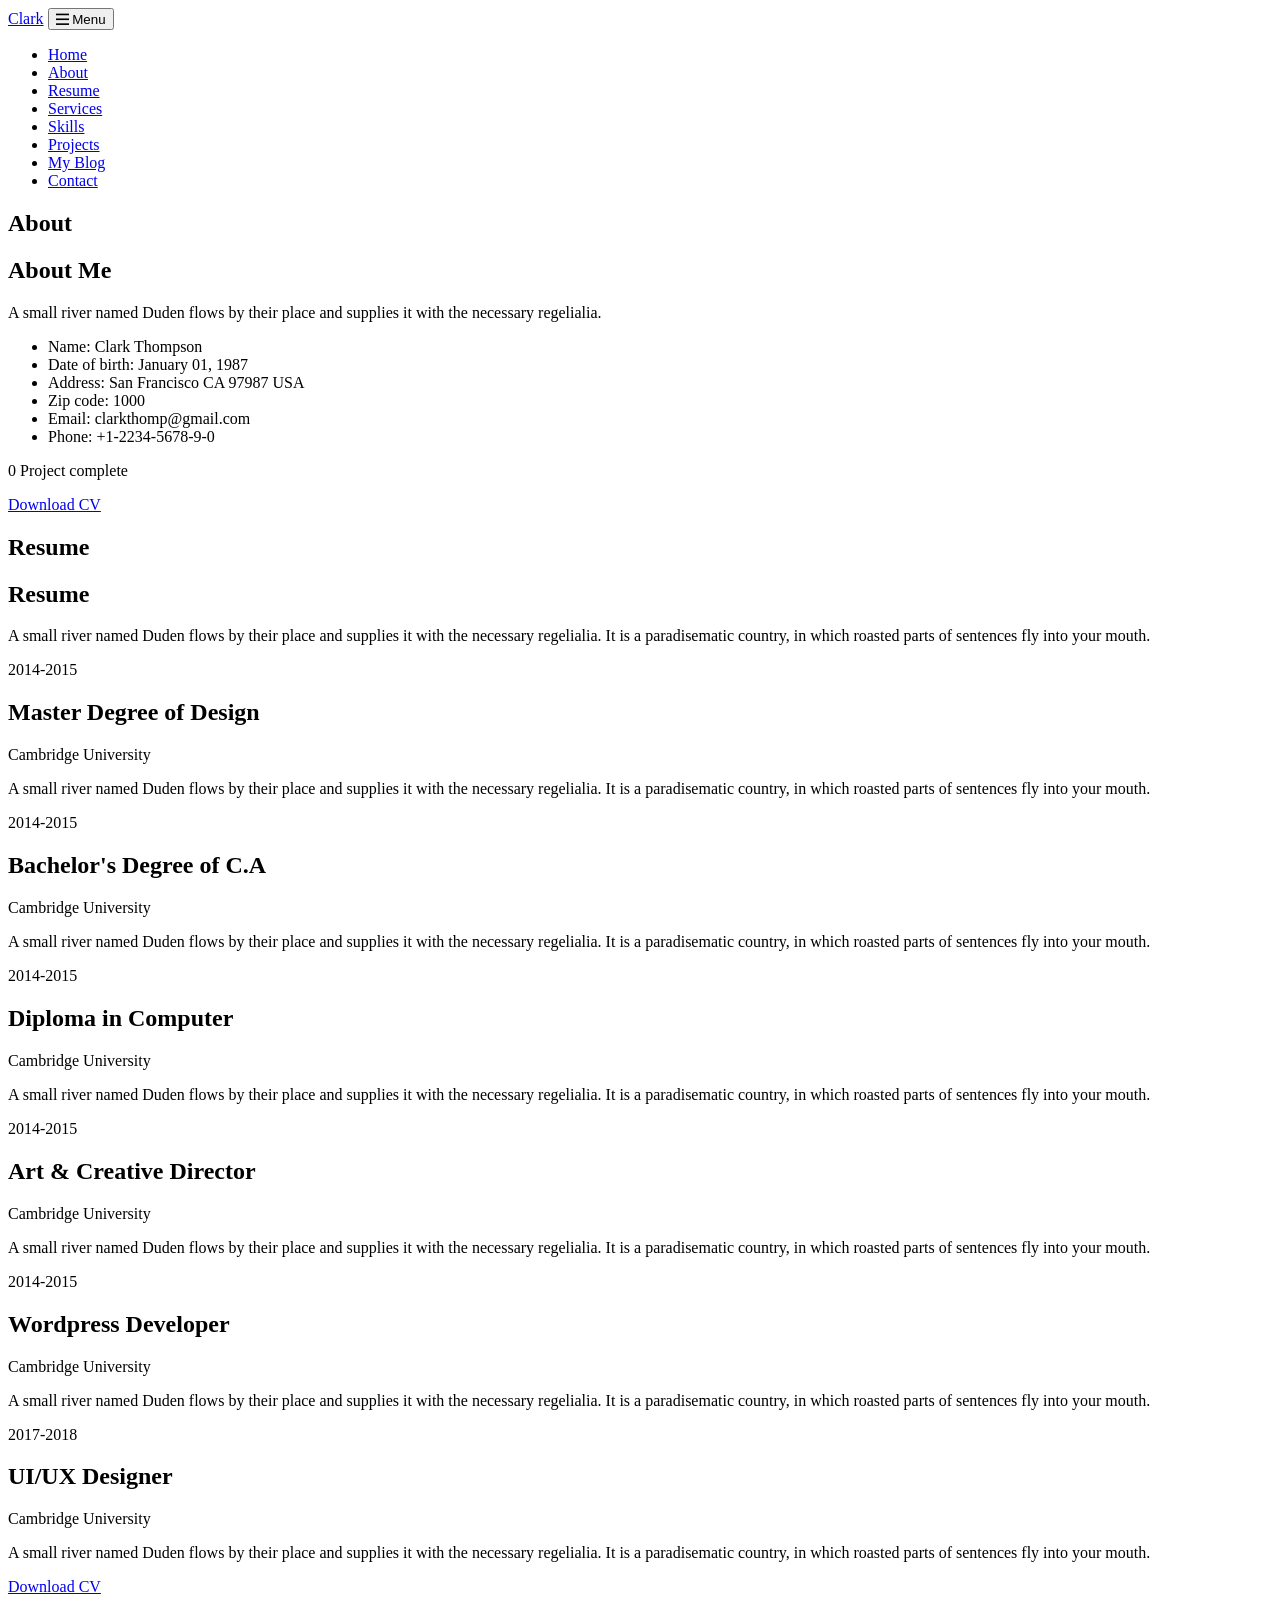
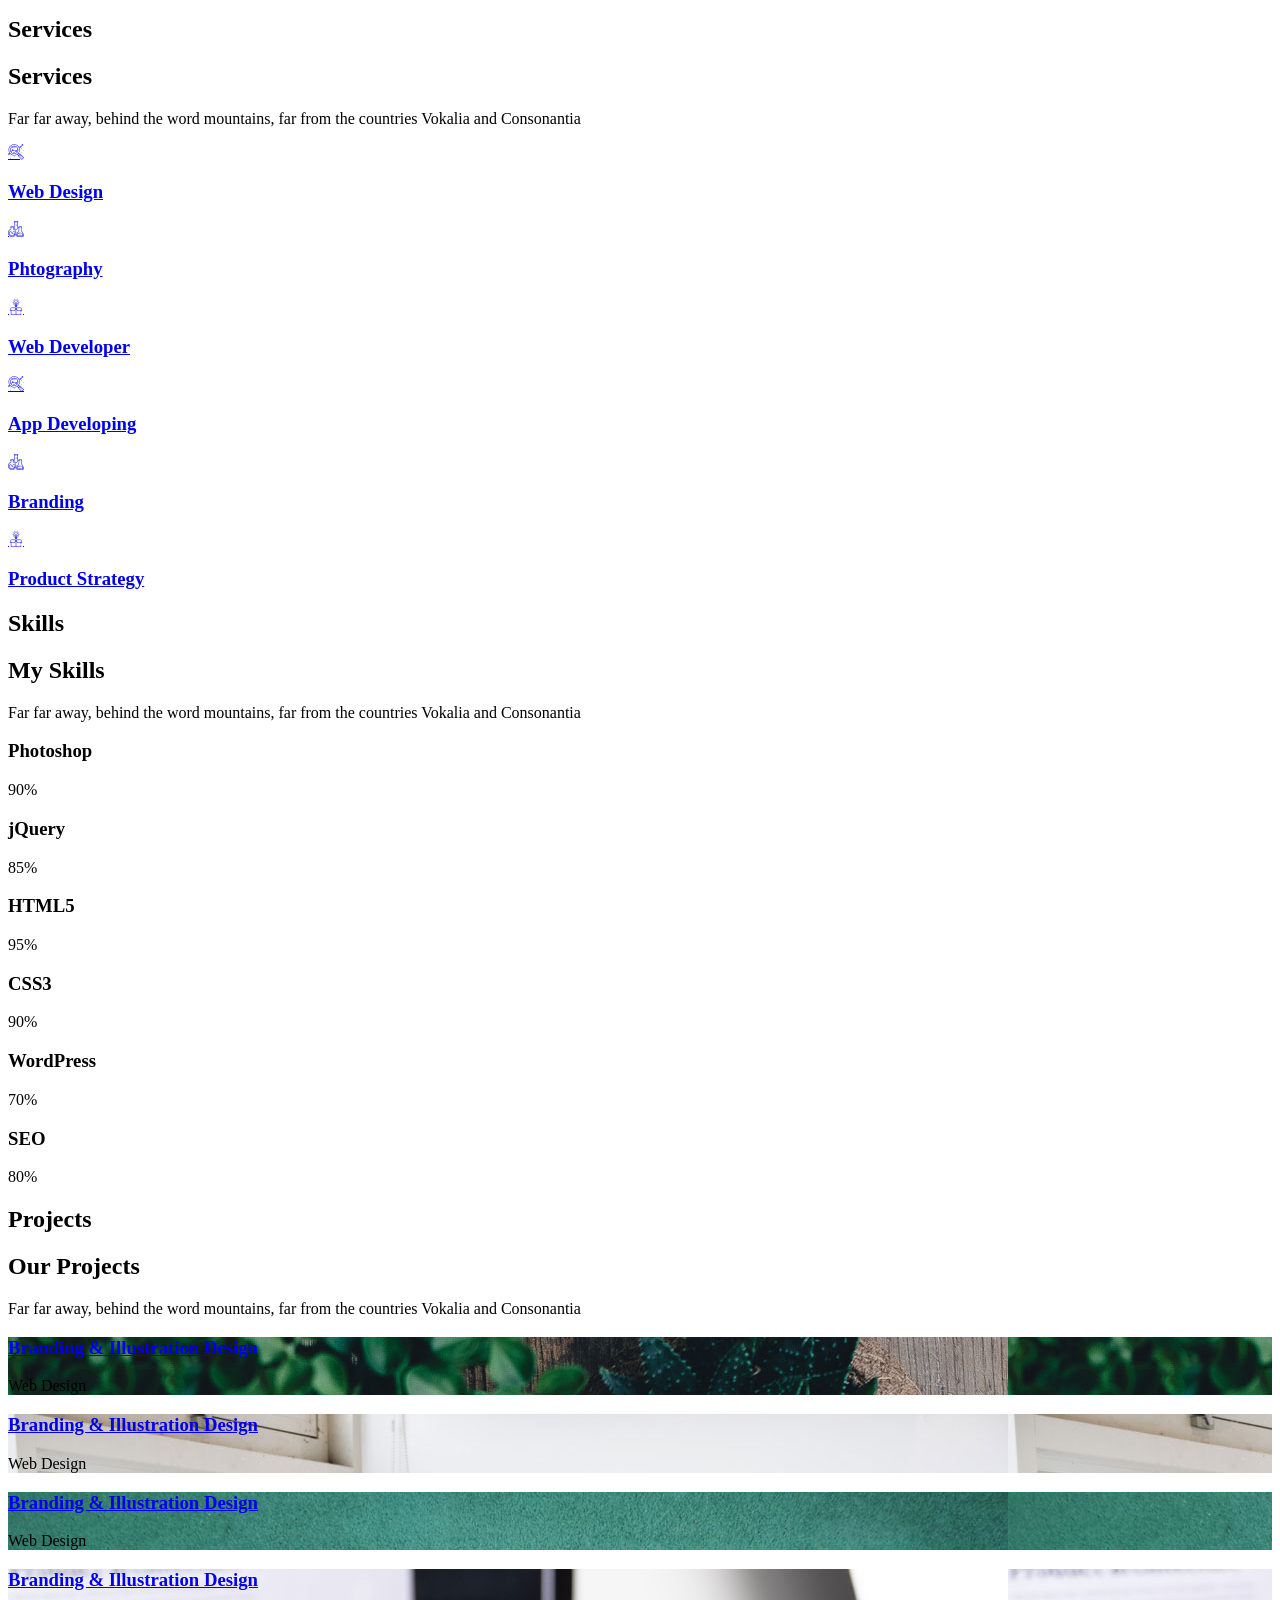
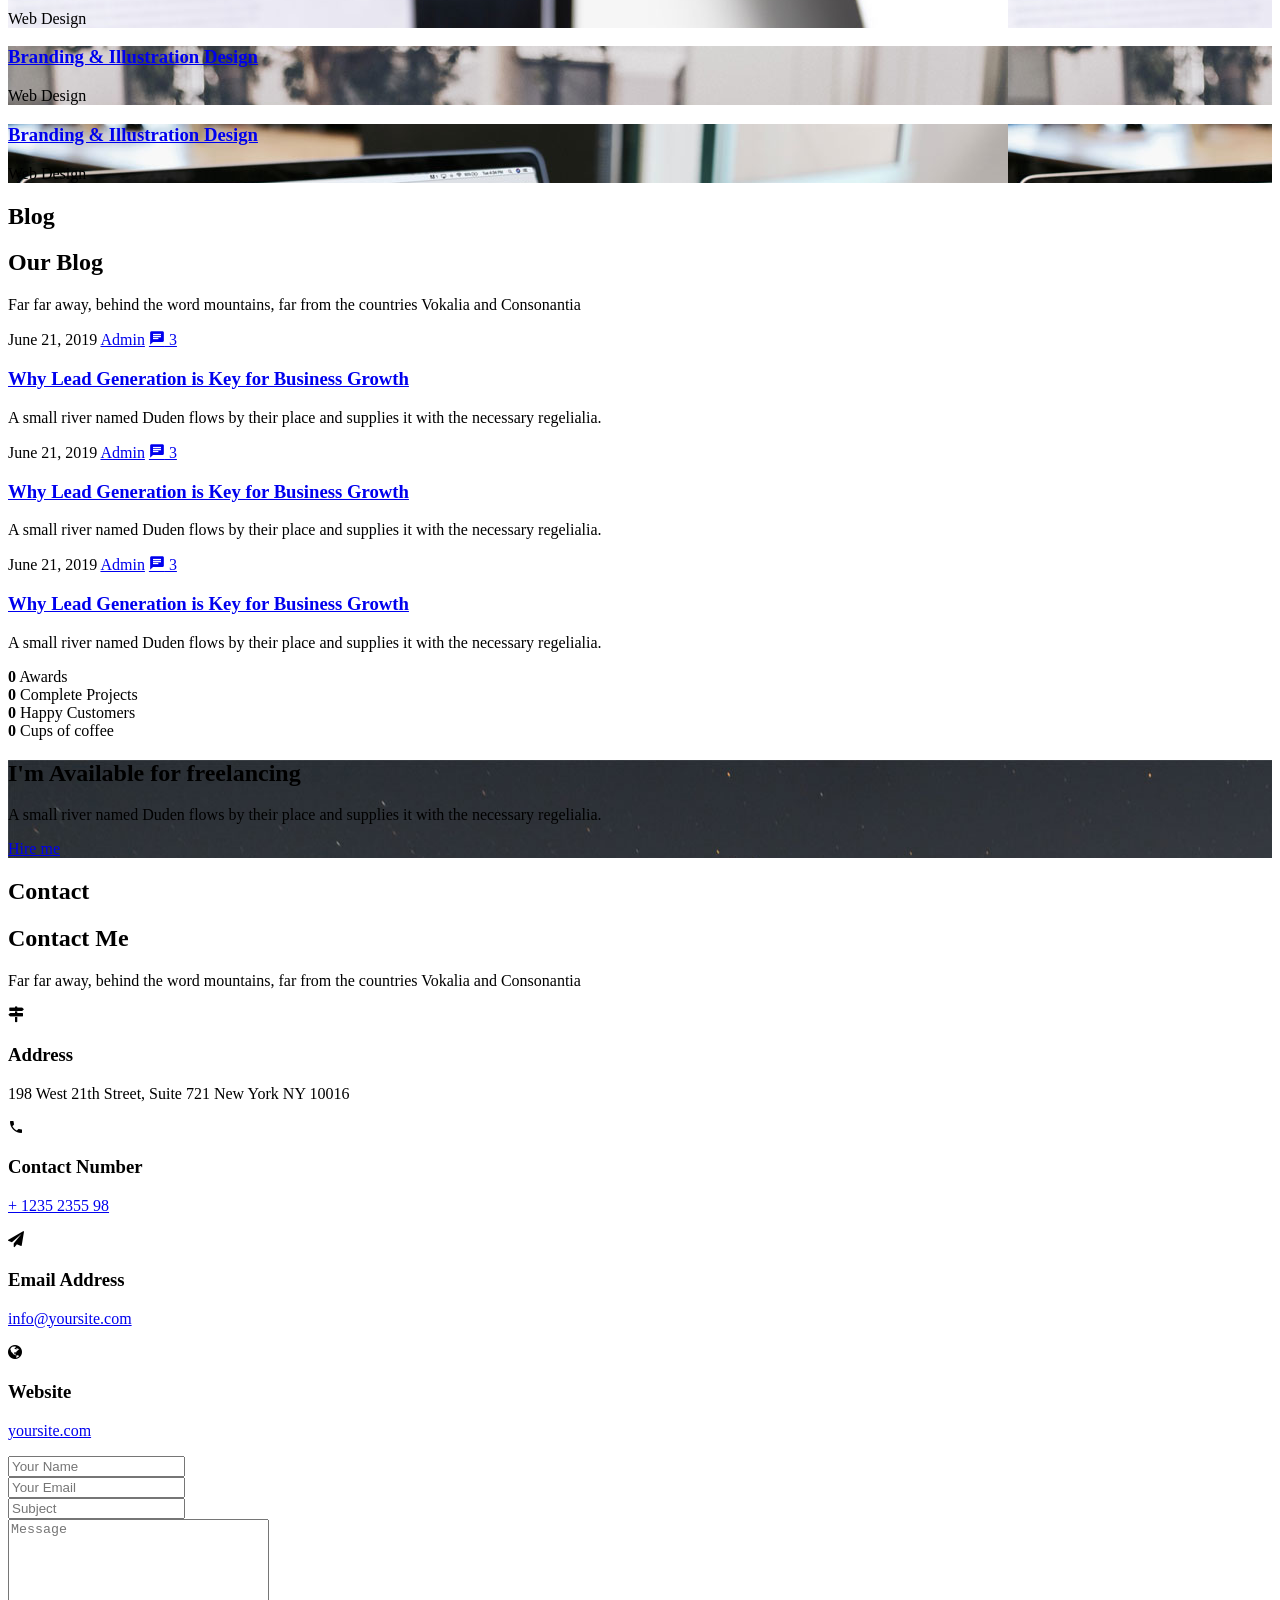
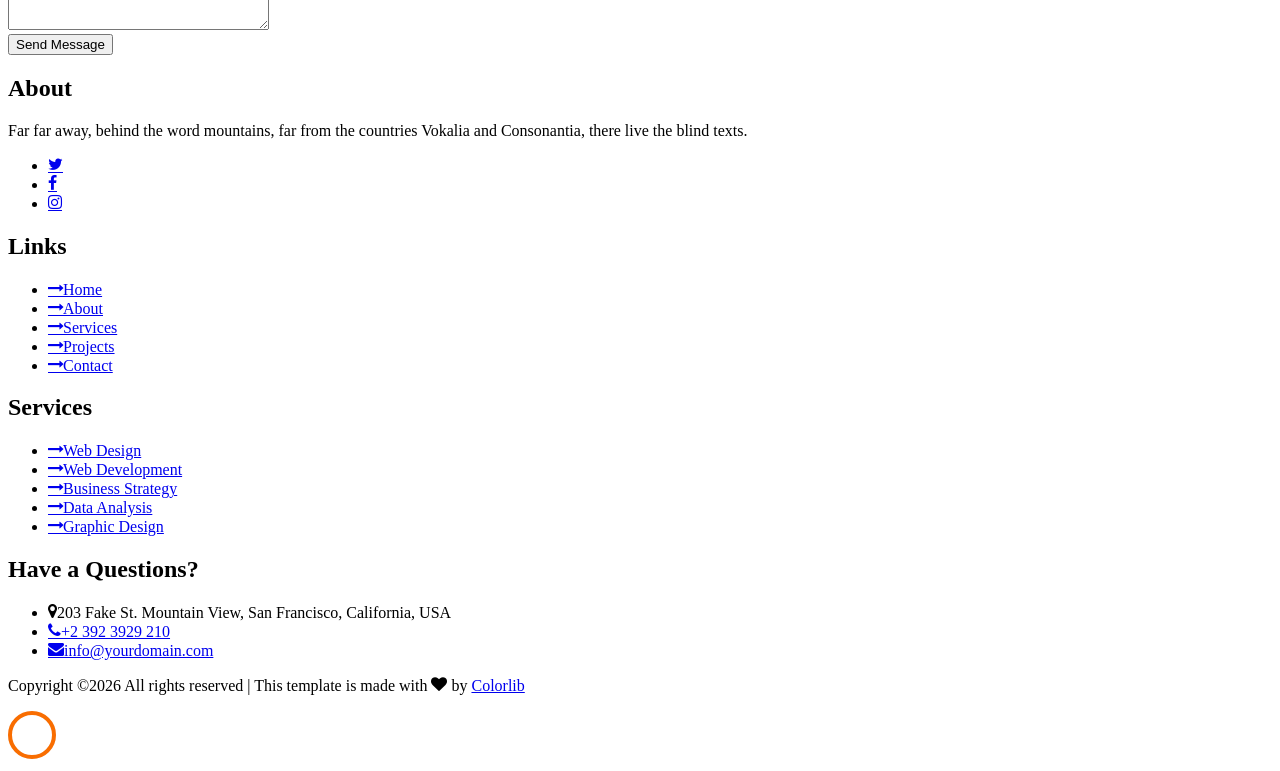
==== index.html @ ad6e05ba "Primeiro commit" ====
<!DOCTYPE html>
<html lang="en">
  <head>
    <title>Clark - Free Bootstrap 4 Template by Colorlib</title>
    <meta charset="utf-8">
    <meta name="viewport" content="width=device-width, initial-scale=1, shrink-to-fit=no">
    
    <link href="https://fonts.googleapis.com/css?family=Poppins:100,200,300,400,500,600,700,800,900" rel="stylesheet">

    <link rel="stylesheet" href="css/open-iconic-bootstrap.min.css">
    <link rel="stylesheet" href="css/animate.css">
    
    <link rel="stylesheet" href="css/owl.carousel.min.css">
    <link rel="stylesheet" href="css/owl.theme.default.min.css">
    <link rel="stylesheet" href="css/magnific-popup.css">

    <link rel="stylesheet" href="css/aos.css">

    <link rel="stylesheet" href="css/ionicons.min.css">
    
    <link rel="stylesheet" href="css/flaticon.css">
    <link rel="stylesheet" href="css/icomoon.css">
    <link rel="stylesheet" href="css/style.css">
  </head>
  <body data-spy="scroll" data-target=".site-navbar-target" data-offset="300">
	  
	  
    <nav class="navbar navbar-expand-lg navbar-dark ftco_navbar ftco-navbar-light site-navbar-target" id="ftco-navbar">
	    <div class="container">
	      <a class="navbar-brand" href="index.html">Clark</a>
	      <button class="navbar-toggler js-fh5co-nav-toggle fh5co-nav-toggle" type="button" data-toggle="collapse" data-target="#ftco-nav" aria-controls="ftco-nav" aria-expanded="false" aria-label="Toggle navigation">
	        <span class="oi oi-menu"></span> Menu
	      </button>

	      <div class="collapse navbar-collapse" id="ftco-nav">
	        <ul class="navbar-nav nav ml-auto">
	          <li class="nav-item"><a href="#home-section" class="nav-link"><span>Home</span></a></li>
	          <li class="nav-item"><a href="#about-section" class="nav-link"><span>About</span></a></li>
	          <li class="nav-item"><a href="#resume-section" class="nav-link"><span>Resume</span></a></li>
	          <li class="nav-item"><a href="#services-section" class="nav-link"><span>Services</span></a></li>
	          <li class="nav-item"><a href="#skills-section" class="nav-link"><span>Skills</span></a></li>
	          <li class="nav-item"><a href="#projects-section" class="nav-link"><span>Projects</span></a></li>
	          <li class="nav-item"><a href="#blog-section" class="nav-link"><span>My Blog</span></a></li>
	          <li class="nav-item"><a href="#contact-section" class="nav-link"><span>Contact</span></a></li>
	        </ul>
	      </div>
	    </div>
	  </nav>
	  <section id="home-section" class="hero">
		  <div class="home-slider  owl-carousel">
	      <div class="slider-item ">
	      	<div class="overlay"></div>
	        <div class="container">
	          <div class="row d-md-flex no-gutters slider-text align-items-end justify-content-end" data-scrollax-parent="true">
	          	<div class="one-third js-fullheight order-md-last img" style="background-image:url(images/bg_1.png);">
	          		<div class="overlay"></div>
	          	</div>
		          <div class="one-forth d-flex  align-items-center ftco-animate" data-scrollax=" properties: { translateY: '70%' }">
		          	<div class="text">
		          		<span class="subheading">Hello!</span>
			            <h1 class="mb-4 mt-3">I'm <span>Clark Thompson</span></h1>
			            <h2 class="mb-4">A Freelance Web Designer</h2>
			            <p><a href="#" class="btn btn-primary py-3 px-4">Hire me</a> <a href="#" class="btn btn-white btn-outline-white py-3 px-4">My works</a></p>
		            </div>
		          </div>
	        	</div>
	        </div>
	      </div>

	      <div class="slider-item">
	      	<div class="overlay"></div>
	        <div class="container">
	          <div class="row d-flex no-gutters slider-text align-items-end justify-content-end" data-scrollax-parent="true">
	          	<div class="one-third js-fullheight order-md-last img" style="background-image:url(images/bg_2.png);">
	          		<div class="overlay"></div>
	          	</div>
		          <div class="one-forth d-flex align-items-center ftco-animate" data-scrollax=" properties: { translateY: '70%' }">
		          	<div class="text">
		          		<span class="subheading">Hello!</span>
			            <h1 class="mb-4 mt-3">I'm a <span>web designer</span> based in London</h1>
			            <p><a href="#" class="btn btn-primary py-3 px-4">Hire me</a> <a href="#" class="btn btn-white btn-outline-white py-3 px-4">My works</a></p>
		            </div>
		          </div>
	        	</div>
	        </div>
	      </div>
	    </div>
    </section>

    <section class="ftco-about img ftco-section ftco-no-pb" id="about-section">
    	<div class="container">
    		<div class="row d-flex">
    			<div class="col-md-6 col-lg-5 d-flex">
    				<div class="img-about img d-flex align-items-stretch">
    					<div class="overlay"></div>
	    				<div class="img d-flex align-self-stretch align-items-center" style="background-image:url(images/bg_1.png);">
	    				</div>
    				</div>
    			</div>
    			<div class="col-md-6 col-lg-7 pl-lg-5 pb-5">
    				<div class="row justify-content-start pb-3">
		          <div class="col-md-12 heading-section ftco-animate">
		          	<h1 class="big">About</h1>
		            <h2 class="mb-4">About Me</h2>
		            <p>A small river named Duden flows by their place and supplies it with the necessary regelialia.</p>
		            <ul class="about-info mt-4 px-md-0 px-2">
		            	<li class="d-flex"><span>Name:</span> <span>Clark Thompson</span></li>
		            	<li class="d-flex"><span>Date of birth:</span> <span>January 01, 1987</span></li>
		            	<li class="d-flex"><span>Address:</span> <span>San Francisco CA 97987 USA</span></li>
		            	<li class="d-flex"><span>Zip code:</span> <span>1000</span></li>
		            	<li class="d-flex"><span>Email:</span> <span>clarkthomp@gmail.com</span></li>
		            	<li class="d-flex"><span>Phone: </span> <span>+1-2234-5678-9-0</span></li>
		            </ul>
		          </div>
		        </div>
	          <div class="counter-wrap ftco-animate d-flex mt-md-3">
              <div class="text">
              	<p class="mb-4">
	                <span class="number" data-number="120">0</span>
	                <span>Project complete</span>
                </p>
                <p><a href="#" class="btn btn-primary py-3 px-3">Download CV</a></p>
              </div>
	          </div>
	        </div>
        </div>
    	</div>
    </section>

    <section class="ftco-section ftco-no-pb" id="resume-section">
    	<div class="container">
    		<div class="row justify-content-center pb-5">
          <div class="col-md-10 heading-section text-center ftco-animate">
          	<h1 class="big big-2">Resume</h1>
            <h2 class="mb-4">Resume</h2>
            <p>A small river named Duden flows by their place and supplies it with the necessary regelialia. It is a paradisematic country, in which roasted parts of sentences fly into your mouth.</p>
          </div>
        </div>
    		<div class="row">
    			<div class="col-md-6">
    				<div class="resume-wrap ftco-animate">
    					<span class="date">2014-2015</span>
    					<h2>Master Degree of Design</h2>
    					<span class="position">Cambridge University</span>
    					<p class="mt-4">A small river named Duden flows by their place and supplies it with the necessary regelialia. It is a paradisematic country, in which roasted parts of sentences fly into your mouth.</p>
    				</div>
    				<div class="resume-wrap ftco-animate">
    					<span class="date">2014-2015</span>
    					<h2>Bachelor's Degree of C.A</h2>
    					<span class="position">Cambridge University</span>
    					<p class="mt-4">A small river named Duden flows by their place and supplies it with the necessary regelialia. It is a paradisematic country, in which roasted parts of sentences fly into your mouth.</p>
    				</div>
    				<div class="resume-wrap ftco-animate">
    					<span class="date">2014-2015</span>
    					<h2>Diploma in Computer</h2>
    					<span class="position">Cambridge University</span>
    					<p class="mt-4">A small river named Duden flows by their place and supplies it with the necessary regelialia. It is a paradisematic country, in which roasted parts of sentences fly into your mouth.</p>
    				</div>
    			</div>

    			<div class="col-md-6">
    				<div class="resume-wrap ftco-animate">
    					<span class="date">2014-2015</span>
    					<h2>Art &amp; Creative Director</h2>
    					<span class="position">Cambridge University</span>
    					<p class="mt-4">A small river named Duden flows by their place and supplies it with the necessary regelialia. It is a paradisematic country, in which roasted parts of sentences fly into your mouth.</p>
    				</div>
    				<div class="resume-wrap ftco-animate">
    					<span class="date">2014-2015</span>
    					<h2>Wordpress Developer</h2>
    					<span class="position">Cambridge University</span>
    					<p class="mt-4">A small river named Duden flows by their place and supplies it with the necessary regelialia. It is a paradisematic country, in which roasted parts of sentences fly into your mouth.</p>
    				</div>
    				<div class="resume-wrap ftco-animate">
    					<span class="date">2017-2018</span>
    					<h2>UI/UX Designer</h2>
    					<span class="position">Cambridge University</span>
    					<p class="mt-4">A small river named Duden flows by their place and supplies it with the necessary regelialia. It is a paradisematic country, in which roasted parts of sentences fly into your mouth.</p>
    				</div>
    			</div>
    		</div>
    		<div class="row justify-content-center mt-5">
    			<div class="col-md-6 text-center ftco-animate">
    				<p><a href="#" class="btn btn-primary py-4 px-5">Download CV</a></p>
    			</div>
    		</div>
    	</div>
    </section>

    <section class="ftco-section" id="services-section">
    	<div class="container">
    		<div class="row justify-content-center py-5 mt-5">
          <div class="col-md-12 heading-section text-center ftco-animate">
          	<h1 class="big big-2">Services</h1>
            <h2 class="mb-4">Services</h2>
            <p>Far far away, behind the word mountains, far from the countries Vokalia and Consonantia</p>
          </div>
        </div>
    		<div class="row">
					<div class="col-md-4 text-center d-flex ftco-animate">
						<a href="#" class="services-1">
							<span class="icon">
								<i class="flaticon-analysis"></i>
							</span>
							<div class="desc">
								<h3 class="mb-5">Web Design</h3>
							</div>
						</a>
					</div>
					<div class="col-md-4 text-center d-flex ftco-animate">
						<a href="#" class="services-1">
							<span class="icon">
								<i class="flaticon-flasks"></i>
							</span>
							<div class="desc">
								<h3 class="mb-5">Phtography</h3>
							</div>
						</a>
					</div>
					<div class="col-md-4 text-center d-flex ftco-animate">
						<a href="#" class="services-1">
							<span class="icon">
								<i class="flaticon-ideas"></i>
							</span>
							<div class="desc">
								<h3 class="mb-5">Web Developer</h3>
							</div>
						</a>
					</div>

					<div class="col-md-4 text-center d-flex ftco-animate">
						<a href="#" class="services-1">
							<span class="icon">
								<i class="flaticon-analysis"></i>
							</span>
							<div class="desc">
								<h3 class="mb-5">App Developing</h3>
							</div>
						</a>
					</div>
					<div class="col-md-4 text-center d-flex ftco-animate">
						<a href="#" class="services-1">
							<span class="icon">
								<i class="flaticon-flasks"></i>
							</span>
							<div class="desc">
								<h3 class="mb-5">Branding</h3>
							</div>
						</a>
					</div>
					<div class="col-md-4 text-center d-flex ftco-animate">
						<a href="#" class="services-1">
							<span class="icon">
								<i class="flaticon-ideas"></i>
							</span>
							<div class="desc">
								<h3 class="mb-5">Product Strategy</h3>
							</div>
						</a>
					</div>
				</div>
    	</div>
    </section>

		
		<section class="ftco-section" id="skills-section">
			<div class="container">
				<div class="row justify-content-center pb-5">
          <div class="col-md-12 heading-section text-center ftco-animate">
          	<h1 class="big big-2">Skills</h1>
            <h2 class="mb-4">My Skills</h2>
            <p>Far far away, behind the word mountains, far from the countries Vokalia and Consonantia</p>
          </div>
        </div>
				<div class="row">
					<div class="col-md-6 animate-box">
						<div class="progress-wrap ftco-animate">
							<h3>Photoshop</h3>
							<div class="progress">
							 	<div class="progress-bar color-1" role="progressbar" aria-valuenow="90"
							  	aria-valuemin="0" aria-valuemax="100" style="width:90%">
							    <span>90%</span>
							  	</div>
							</div>
						</div>
					</div>
					<div class="col-md-6 animate-box">
						<div class="progress-wrap ftco-animate">
							<h3>jQuery</h3>
							<div class="progress">
							 	<div class="progress-bar color-2" role="progressbar" aria-valuenow="85"
							  	aria-valuemin="0" aria-valuemax="100" style="width:85%">
							    <span>85%</span>
							  	</div>
							</div>
						</div>
					</div>
					<div class="col-md-6 animate-box">
						<div class="progress-wrap ftco-animate">
							<h3>HTML5</h3>
							<div class="progress">
							 	<div class="progress-bar color-3" role="progressbar" aria-valuenow="95"
							  	aria-valuemin="0" aria-valuemax="100" style="width:95%">
							    <span>95%</span>
							  	</div>
							</div>
						</div>
					</div>
					<div class="col-md-6 animate-box">
						<div class="progress-wrap ftco-animate">
							<h3>CSS3</h3>
							<div class="progress">
							 	<div class="progress-bar color-4" role="progressbar" aria-valuenow="90"
							  	aria-valuemin="0" aria-valuemax="100" style="width:90%">
							    <span>90%</span>
							  	</div>
							</div>
						</div>
					</div>
					<div class="col-md-6 animate-box">
						<div class="progress-wrap ftco-animate">
							<h3>WordPress</h3>
							<div class="progress">
							 	<div class="progress-bar color-5" role="progressbar" aria-valuenow="70"
							  	aria-valuemin="0" aria-valuemax="100" style="width:70%">
							    <span>70%</span>
							  	</div>
							</div>
						</div>
					</div>
					<div class="col-md-6 animate-box">
						<div class="progress-wrap ftco-animate">
							<h3>SEO</h3>
							<div class="progress">
							 	<div class="progress-bar color-6" role="progressbar" aria-valuenow="80"
							  	aria-valuemin="0" aria-valuemax="100" style="width:80%">
							    <span>80%</span>
							  	</div>
							</div>
						</div>
					</div>
				</div>
			</div>
		</section>
 

    <section class="ftco-section ftco-project" id="projects-section">
    	<div class="container">
    		<div class="row justify-content-center pb-5">
          <div class="col-md-12 heading-section text-center ftco-animate">
          	<h1 class="big big-2">Projects</h1>
            <h2 class="mb-4">Our Projects</h2>
            <p>Far far away, behind the word mountains, far from the countries Vokalia and Consonantia</p>
          </div>
        </div>
    		<div class="row">
    			<div class="col-md-4">
    				<div class="project img ftco-animate d-flex justify-content-center align-items-center" style="background-image: url(images/project-4.jpg);">
    					<div class="overlay"></div>
	    				<div class="text text-center p-4">
	    					<h3><a href="#">Branding &amp; Illustration Design</a></h3>
	    					<span>Web Design</span>
	    				</div>
    				</div>
  				</div>
  				<div class="col-md-8">
    				<div class="project img ftco-animate d-flex justify-content-center align-items-center" style="background-image: url(images/project-5.jpg);">
    					<div class="overlay"></div>
	    				<div class="text text-center p-4">
	    					<h3><a href="#">Branding &amp; Illustration Design</a></h3>
	    					<span>Web Design</span>
	    				</div>
    				</div>
  				</div>

    			<div class="col-md-8">
    				<div class="project img ftco-animate d-flex justify-content-center align-items-center" style="background-image: url(images/project-1.jpg);">
    					<div class="overlay"></div>
	    				<div class="text text-center p-4">
	    					<h3><a href="#">Branding &amp; Illustration Design</a></h3>
	    					<span>Web Design</span>
	    				</div>
    				</div>

    				<div class="project img ftco-animate d-flex justify-content-center align-items-center" style="background-image: url(images/project-6.jpg);">
    					<div class="overlay"></div>
	    				<div class="text text-center p-4">
	    					<h3><a href="#">Branding &amp; Illustration Design</a></h3>
	    					<span>Web Design</span>
	    				</div>
    				</div>
    			</div>
    			<div class="col-md-4">
    				<div class="row">
    					<div class="col-md-12">
		    				<div class="project img ftco-animate d-flex justify-content-center align-items-center" style="background-image: url(images/project-2.jpg);">
		    					<div class="overlay"></div>
			    				<div class="text text-center p-4">
			    					<h3><a href="#">Branding &amp; Illustration Design</a></h3>
			    					<span>Web Design</span>
			    				</div>
		    				</div>
	    				</div>
	    				<div class="col-md-12">
		    				<div class="project img ftco-animate d-flex justify-content-center align-items-center" style="background-image: url(images/project-3.jpg);">
		    					<div class="overlay"></div>
			    				<div class="text text-center p-4">
			    					<h3><a href="#">Branding &amp; Illustration Design</a></h3>
			    					<span>Web Design</span>
			    				</div>
		    				</div>
	    				</div>
    				</div>
    			</div>
    		</div>
    	</div>
    </section>


    <section class="ftco-section" id="blog-section">
      <div class="container">
        <div class="row justify-content-center mb-5 pb-5">
          <div class="col-md-7 heading-section text-center ftco-animate">
            <h1 class="big big-2">Blog</h1>
            <h2 class="mb-4">Our Blog</h2>
            <p>Far far away, behind the word mountains, far from the countries Vokalia and Consonantia</p>
          </div>
        </div>
        <div class="row d-flex">
          <div class="col-md-4 d-flex ftco-animate">
          	<div class="blog-entry justify-content-end">
              <a href="single.html" class="block-20" style="background-image: url('images/image_1.jpg');">
              </a>
              <div class="text mt-3 float-right d-block">
              	<div class="d-flex align-items-center mb-3 meta">
	                <p class="mb-0">
	                	<span class="mr-2">June 21, 2019</span>
	                	<a href="#" class="mr-2">Admin</a>
	                	<a href="#" class="meta-chat"><span class="icon-chat"></span> 3</a>
	                </p>
                </div>
                <h3 class="heading"><a href="single.html">Why Lead Generation is Key for Business Growth</a></h3>
                <p>A small river named Duden flows by their place and supplies it with the necessary regelialia.</p>
              </div>
            </div>
          </div>
          <div class="col-md-4 d-flex ftco-animate">
          	<div class="blog-entry justify-content-end">
              <a href="single.html" class="block-20" style="background-image: url('images/image_2.jpg');">
              </a>
              <div class="text mt-3 float-right d-block">
              	<div class="d-flex align-items-center mb-3 meta">
	                <p class="mb-0">
	                	<span class="mr-2">June 21, 2019</span>
	                	<a href="#" class="mr-2">Admin</a>
	                	<a href="#" class="meta-chat"><span class="icon-chat"></span> 3</a>
	                </p>
                </div>
                <h3 class="heading"><a href="single.html">Why Lead Generation is Key for Business Growth</a></h3>
                <p>A small river named Duden flows by their place and supplies it with the necessary regelialia.</p>
              </div>
            </div>
          </div>
          <div class="col-md-4 d-flex ftco-animate">
          	<div class="blog-entry">
              <a href="single.html" class="block-20" style="background-image: url('images/image_3.jpg');">
              </a>
              <div class="text mt-3 float-right d-block">
              	<div class="d-flex align-items-center mb-3 meta">
	                <p class="mb-0">
	                	<span class="mr-2">June 21, 2019</span>
	                	<a href="#" class="mr-2">Admin</a>
	                	<a href="#" class="meta-chat"><span class="icon-chat"></span> 3</a>
	                </p>
                </div>
                <h3 class="heading"><a href="single.html">Why Lead Generation is Key for Business Growth</a></h3>
                <p>A small river named Duden flows by their place and supplies it with the necessary regelialia.</p>
              </div>
            </div>
          </div>
        </div>
      </div>
    </section>

    <section class="ftco-section ftco-no-pt ftco-no-pb ftco-counter img" id="section-counter">
    	<div class="container">
				<div class="row d-md-flex align-items-center">
          <div class="col-md d-flex justify-content-center counter-wrap ftco-animate">
            <div class="block-18">
              <div class="text">
                <strong class="number" data-number="100">0</strong>
                <span>Awards</span>
              </div>
            </div>
          </div>
          <div class="col-md d-flex justify-content-center counter-wrap ftco-animate">
            <div class="block-18">
              <div class="text">
                <strong class="number" data-number="1200">0</strong>
                <span>Complete Projects</span>
              </div>
            </div>
          </div>
          <div class="col-md d-flex justify-content-center counter-wrap ftco-animate">
            <div class="block-18">
              <div class="text">
                <strong class="number" data-number="1200">0</strong>
                <span>Happy Customers</span>
              </div>
            </div>
          </div>
          <div class="col-md d-flex justify-content-center counter-wrap ftco-animate">
            <div class="block-18">
              <div class="text">
                <strong class="number" data-number="500">0</strong>
                <span>Cups of coffee</span>
              </div>
            </div>
          </div>
        </div>
      </div>
    </section>

    <section class="ftco-section ftco-hireme img margin-top" style="background-image: url(images/bg_1.jpg)">
			<div class="container">
				<div class="row justify-content-center">
					<div class="col-md-7 ftco-animate text-center">
						<h2>I'm <span>Available</span> for freelancing</h2>
						<p>A small river named Duden flows by their place and supplies it with the necessary regelialia.</p>
						<p class="mb-0"><a href="#" class="btn btn-primary py-3 px-5">Hire me</a></p>
					</div>
				</div>
			</div>
		</section>

    <section class="ftco-section contact-section ftco-no-pb" id="contact-section">
      <div class="container">
      	<div class="row justify-content-center mb-5 pb-3">
          <div class="col-md-7 heading-section text-center ftco-animate">
            <h1 class="big big-2">Contact</h1>
            <h2 class="mb-4">Contact Me</h2>
            <p>Far far away, behind the word mountains, far from the countries Vokalia and Consonantia</p>
          </div>
        </div>

        <div class="row d-flex contact-info mb-5">
          <div class="col-md-6 col-lg-3 d-flex ftco-animate">
          	<div class="align-self-stretch box p-4 text-center">
          		<div class="icon d-flex align-items-center justify-content-center">
          			<span class="icon-map-signs"></span>
          		</div>
          		<h3 class="mb-4">Address</h3>
	            <p>198 West 21th Street, Suite 721 New York NY 10016</p>
	          </div>
          </div>
          <div class="col-md-6 col-lg-3 d-flex ftco-animate">
          	<div class="align-self-stretch box p-4 text-center">
          		<div class="icon d-flex align-items-center justify-content-center">
          			<span class="icon-phone2"></span>
          		</div>
          		<h3 class="mb-4">Contact Number</h3>
	            <p><a href="tel://1234567920">+ 1235 2355 98</a></p>
	          </div>
          </div>
          <div class="col-md-6 col-lg-3 d-flex ftco-animate">
          	<div class="align-self-stretch box p-4 text-center">
          		<div class="icon d-flex align-items-center justify-content-center">
          			<span class="icon-paper-plane"></span>
          		</div>
          		<h3 class="mb-4">Email Address</h3>
	            <p><a href="mailto:info@yoursite.com">info@yoursite.com</a></p>
	          </div>
          </div>
          <div class="col-md-6 col-lg-3 d-flex ftco-animate">
          	<div class="align-self-stretch box p-4 text-center">
          		<div class="icon d-flex align-items-center justify-content-center">
          			<span class="icon-globe"></span>
          		</div>
          		<h3 class="mb-4">Website</h3>
	            <p><a href="#">yoursite.com</a></p>
	          </div>
          </div>
        </div>

        <div class="row no-gutters block-9">
          <div class="col-md-6 order-md-last d-flex">
            <form action="#" class="bg-light p-4 p-md-5 contact-form">
              <div class="form-group">
                <input type="text" class="form-control" placeholder="Your Name">
              </div>
              <div class="form-group">
                <input type="text" class="form-control" placeholder="Your Email">
              </div>
              <div class="form-group">
                <input type="text" class="form-control" placeholder="Subject">
              </div>
              <div class="form-group">
                <textarea name="" id="" cols="30" rows="7" class="form-control" placeholder="Message"></textarea>
              </div>
              <div class="form-group">
                <input type="submit" value="Send Message" class="btn btn-primary py-3 px-5">
              </div>
            </form>
          
          </div>

          <div class="col-md-6 d-flex">
          	<div class="img" style="background-image: url(images/about.jpg);"></div>
          </div>
        </div>
      </div>
    </section>
		

    <footer class="ftco-footer ftco-section">
      <div class="container">
        <div class="row mb-5">
          <div class="col-md">
            <div class="ftco-footer-widget mb-4">
              <h2 class="ftco-heading-2">About</h2>
              <p>Far far away, behind the word mountains, far from the countries Vokalia and Consonantia, there live the blind texts.</p>
              <ul class="ftco-footer-social list-unstyled float-md-left float-lft mt-5">
                <li class="ftco-animate"><a href="#"><span class="icon-twitter"></span></a></li>
                <li class="ftco-animate"><a href="#"><span class="icon-facebook"></span></a></li>
                <li class="ftco-animate"><a href="#"><span class="icon-instagram"></span></a></li>
              </ul>
            </div>
          </div>
          <div class="col-md">
            <div class="ftco-footer-widget mb-4 ml-md-4">
              <h2 class="ftco-heading-2">Links</h2>
              <ul class="list-unstyled">
                <li><a href="#"><span class="icon-long-arrow-right mr-2"></span>Home</a></li>
                <li><a href="#"><span class="icon-long-arrow-right mr-2"></span>About</a></li>
                <li><a href="#"><span class="icon-long-arrow-right mr-2"></span>Services</a></li>
                <li><a href="#"><span class="icon-long-arrow-right mr-2"></span>Projects</a></li>
                <li><a href="#"><span class="icon-long-arrow-right mr-2"></span>Contact</a></li>
              </ul>
            </div>
          </div>
          <div class="col-md">
             <div class="ftco-footer-widget mb-4">
              <h2 class="ftco-heading-2">Services</h2>
              <ul class="list-unstyled">
                <li><a href="#"><span class="icon-long-arrow-right mr-2"></span>Web Design</a></li>
                <li><a href="#"><span class="icon-long-arrow-right mr-2"></span>Web Development</a></li>
                <li><a href="#"><span class="icon-long-arrow-right mr-2"></span>Business Strategy</a></li>
                <li><a href="#"><span class="icon-long-arrow-right mr-2"></span>Data Analysis</a></li>
                <li><a href="#"><span class="icon-long-arrow-right mr-2"></span>Graphic Design</a></li>
              </ul>
            </div>
          </div>
          <div class="col-md">
            <div class="ftco-footer-widget mb-4">
            	<h2 class="ftco-heading-2">Have a Questions?</h2>
            	<div class="block-23 mb-3">
	              <ul>
	                <li><span class="icon icon-map-marker"></span><span class="text">203 Fake St. Mountain View, San Francisco, California, USA</span></li>
	                <li><a href="#"><span class="icon icon-phone"></span><span class="text">+2 392 3929 210</span></a></li>
	                <li><a href="#"><span class="icon icon-envelope"></span><span class="text">info@yourdomain.com</span></a></li>
	              </ul>
	            </div>
            </div>
          </div>
        </div>
        <div class="row">
          <div class="col-md-12 text-center">

            <p><!-- Link back to Colorlib can't be removed. Template is licensed under CC BY 3.0. -->
  Copyright &copy;<script>document.write(new Date().getFullYear());</script> All rights reserved | This template is made with <i class="icon-heart color-danger" aria-hidden="true"></i> by <a href="https://colorlib.com" target="_blank">Colorlib</a>
  <!-- Link back to Colorlib can't be removed. Template is licensed under CC BY 3.0. --></p>
          </div>
        </div>
      </div>
    </footer>
    
  

  <!-- loader -->
  <div id="ftco-loader" class="show fullscreen"><svg class="circular" width="48px" height="48px"><circle class="path-bg" cx="24" cy="24" r="22" fill="none" stroke-width="4" stroke="#eeeeee"/><circle class="path" cx="24" cy="24" r="22" fill="none" stroke-width="4" stroke-miterlimit="10" stroke="#F96D00"/></svg></div>


  <script src="js/jquery.min.js"></script>
  <script src="js/jquery-migrate-3.0.1.min.js"></script>
  <script src="js/popper.min.js"></script>
  <script src="js/bootstrap.min.js"></script>
  <script src="js/jquery.easing.1.3.js"></script>
  <script src="js/jquery.waypoints.min.js"></script>
  <script src="js/jquery.stellar.min.js"></script>
  <script src="js/owl.carousel.min.js"></script>
  <script src="js/jquery.magnific-popup.min.js"></script>
  <script src="js/aos.js"></script>
  <script src="js/jquery.animateNumber.min.js"></script>
  <script src="js/scrollax.min.js"></script>
  
  <script src="js/main.js"></script>
    
  </body>
</html>
---- css/flaticon.css ----
/*
  	Flaticon icon font: Flaticon
  	Creation date: 04/01/2019 13:45
  	*/


@font-face {
  font-family: "Flaticon";
  src: url("../fonts/flaticon/font/Flaticon.eot");
  src: url("../fonts/flaticon/font/Flaticon.eot?#iefix") format("embedded-opentype"),
       url("../fonts/flaticon/font/Flaticon.woff") format("woff"),
       url("../fonts/flaticon/font/Flaticon.ttf") format("truetype"),
       url("../fonts/flaticon/font/Flaticon.svg#Flaticon") format("svg");
  font-weight: normal;
  font-style: normal;
}

@media screen and (-webkit-min-device-pixel-ratio:0) {
  @font-face {
    font-family: "Flaticon";
    src: url("../fonts/flaticon/font/Flaticon.svg#Flaticon") format("svg");
  }
}

[class^="flaticon-"]:before, [class*=" flaticon-"]:before,
[class^="flaticon-"]:after, [class*=" flaticon-"]:after {   
  font-family: Flaticon;
  font-style: normal;
  font-weight: normal;
  font-variant: normal;
  text-transform: none;
  line-height: 1;

  /* Better Font Rendering =========== */
  -webkit-font-smoothing: antialiased;
  -moz-osx-font-smoothing: grayscale;
}

.flaticon-ideas:before { content: "\f100"; }
.flaticon-flasks:before { content: "\f101"; }
.flaticon-analysis:before { content: "\f102"; }
.flaticon-ux-design:before { content: "\f103"; }
.flaticon-web-design:before { content: "\f104"; }
.flaticon-idea:before { content: "\f105"; }
.flaticon-innovation:before { content: "\f106"; }
---- css/icomoon.css ----
@font-face {
  font-family: 'icomoon';
  src:  url('../fonts/icomoon/icomoon.eot?6tt51o');
  src:  url('../fonts/icomoon/icomoon.eot?6tt51o#iefix') format('embedded-opentype'),
    url('../fonts/icomoon/icomoon.ttf?6tt51o') format('truetype'),
    url('../fonts/icomoon/icomoon.woff?6tt51o') format('woff'),
    url('../fonts/icomoon/icomoon.svg?6tt51o#icomoon') format('svg');
  font-weight: normal;
  font-style: normal;
}

[class^="icon-"], [class*=" icon-"] {
  /* use !important to prevent issues with browser extensions that change fonts */
  font-family: 'icomoon' !important;
  speak: none;
  font-style: normal;
  font-weight: normal;
  font-variant: normal;
  text-transform: none;
  line-height: 1;

  /* Better Font Rendering =========== */
  -webkit-font-smoothing: antialiased;
  -moz-osx-font-smoothing: grayscale;
}

.icon-asterisk:before {
  content: "\f069";
}
.icon-plus:before {
  content: "\f067";
}
.icon-question:before {
  content: "\f128";
}
.icon-minus:before {
  content: "\f068";
}
.icon-glass:before {
  content: "\f000";
}
.icon-music:before {
  content: "\f001";
}
.icon-search:before {
  content: "\f002";
}
.icon-envelope-o:before {
  content: "\f003";
}
.icon-heart:before {
  content: "\f004";
}
.icon-star:before {
  content: "\f005";
}
.icon-star-o:before {
  content: "\f006";
}
.icon-user:before {
  content: "\f007";
}
.icon-film:before {
  content: "\f008";
}
.icon-th-large:before {
  content: "\f009";
}
.icon-th:before {
  content: "\f00a";
}
.icon-th-list:before {
  content: "\f00b";
}
.icon-check:before {
  content: "\f00c";
}
.icon-close:before {
  content: "\f00d";
}
.icon-remove:before {
  content: "\f00d";
}
.icon-times:before {
  content: "\f00d";
}
.icon-search-plus:before {
  content: "\f00e";
}
.icon-search-minus:before {
  content: "\f010";
}
.icon-power-off:before {
  content: "\f011";
}
.icon-signal:before {
  content: "\f012";
}
.icon-cog:before {
  content: "\f013";
}
.icon-gear:before {
  content: "\f013";
}
.icon-trash-o:before {
  content: "\f014";
}
.icon-home:before {
  content: "\f015";
}
.icon-file-o:before {
  content: "\f016";
}
.icon-clock-o:before {
  content: "\f017";
}
.icon-road:before {
  content: "\f018";
}
.icon-download:before {
  content: "\f019";
}
.icon-arrow-circle-o-down:before {
  content: "\f01a";
}
.icon-arrow-circle-o-up:before {
  content: "\f01b";
}
.icon-inbox:before {
  content: "\f01c";
}
.icon-play-circle-o:before {
  content: "\f01d";
}
.icon-repeat:before {
  content: "\f01e";
}
.icon-rotate-right:before {
  content: "\f01e";
}
.icon-refresh:before {
  content: "\f021";
}
.icon-list-alt:before {
  content: "\f022";
}
.icon-lock:before {
  content: "\f023";
}
.icon-flag:before {
  content: "\f024";
}
.icon-headphones:before {
  content: "\f025";
}
.icon-volume-off:before {
  content: "\f026";
}
.icon-volume-down:before {
  content: "\f027";
}
.icon-volume-up:before {
  content: "\f028";
}
.icon-qrcode:before {
  content: "\f029";
}
.icon-barcode:before {
  content: "\f02a";
}
.icon-tag:before {
  content: "\f02b";
}
.icon-tags:before {
  content: "\f02c";
}
.icon-book:before {
  content: "\f02d";
}
.icon-bookmark:before {
  content: "\f02e";
}
.icon-print:before {
  content: "\f02f";
}
.icon-camera:before {
  content: "\f030";
}
.icon-font:before {
  content: "\f031";
}
.icon-bold:before {
  content: "\f032";
}
.icon-italic:before {
  content: "\f033";
}
.icon-text-height:before {
  content: "\f034";
}
.icon-text-width:before {
  content: "\f035";
}
.icon-align-left:before {
  content: "\f036";
}
.icon-align-center:before {
  content: "\f037";
}
.icon-align-right:before {
  content: "\f038";
}
.icon-align-justify:before {
  content: "\f039";
}
.icon-list:before {
  content: "\f03a";
}
.icon-dedent:before {
  content: "\f03b";
}
.icon-outdent:before {
  content: "\f03b";
}
.icon-indent:before {
  content: "\f03c";
}
.icon-video-camera:before {
  content: "\f03d";
}
.icon-image:before {
  content: "\f03e";
}
.icon-photo:before {
  content: "\f03e";
}
.icon-picture-o:before {
  content: "\f03e";
}
.icon-pencil:before {
  content: "\f040";
}
.icon-map-marker:before {
  content: "\f041";
}
.icon-adjust:before {
  content: "\f042";
}
.icon-tint:before {
  content: "\f043";
}
.icon-edit:before {
  content: "\f044";
}
.icon-pencil-square-o:before {
  content: "\f044";
}
.icon-share-square-o:before {
  content: "\f045";
}
.icon-check-square-o:before {
  content: "\f046";
}
.icon-arrows:before {
  content: "\f047";
}
.icon-step-backward:before {
  content: "\f048";
}
.icon-fast-backward:before {
  content: "\f049";
}
.icon-backward:before {
  content: "\f04a";
}
.icon-play:before {
  content: "\f04b";
}
.icon-pause:before {
  content: "\f04c";
}
.icon-stop:before {
  content: "\f04d";
}
.icon-forward:before {
  content: "\f04e";
}
.icon-fast-forward:before {
  content: "\f050";
}
.icon-step-forward:before {
  content: "\f051";
}
.icon-eject:before {
  content: "\f052";
}
.icon-chevron-left:before {
  content: "\f053";
}
.icon-chevron-right:before {
  content: "\f054";
}
.icon-plus-circle:before {
  content: "\f055";
}
.icon-minus-circle:before {
  content: "\f056";
}
.icon-times-circle:before {
  content: "\f057";
}
.icon-check-circle:before {
  content: "\f058";
}
.icon-question-circle:before {
  content: "\f059";
}
.icon-info-circle:before {
  content: "\f05a";
}
.icon-crosshairs:before {
  content: "\f05b";
}
.icon-times-circle-o:before {
  content: "\f05c";
}
.icon-check-circle-o:before {
  content: "\f05d";
}
.icon-ban:before {
  content: "\f05e";
}
.icon-arrow-left:before {
  content: "\f060";
}
.icon-arrow-right:before {
  content: "\f061";
}
.icon-arrow-up:before {
  content: "\f062";
}
.icon-arrow-down:before {
  content: "\f063";
}
.icon-mail-forward:before {
  content: "\f064";
}
.icon-share:before {
  content: "\f064";
}
.icon-expand:before {
  content: "\f065";
}
.icon-compress:before {
  content: "\f066";
}
.icon-exclamation-circle:before {
  content: "\f06a";
}
.icon-gift:before {
  content: "\f06b";
}
.icon-leaf:before {
  content: "\f06c";
}
.icon-fire:before {
  content: "\f06d";
}
.icon-eye:before {
  content: "\f06e";
}
.icon-eye-slash:before {
  content: "\f070";
}
.icon-exclamation-triangle:before {
  content: "\f071";
}
.icon-warning:before {
  content: "\f071";
}
.icon-plane:before {
  content: "\f072";
}
.icon-calendar:before {
  content: "\f073";
}
.icon-random:before {
  content: "\f074";
}
.icon-comment:before {
  content: "\f075";
}
.icon-magnet:before {
  content: "\f076";
}
.icon-chevron-up:before {
  content: "\f077";
}
.icon-chevron-down:before {
  content: "\f078";
}
.icon-retweet:before {
  content: "\f079";
}
.icon-shopping-cart:before {
  content: "\f07a";
}
.icon-folder:before {
  content: "\f07b";
}
.icon-folder-open:before {
  content: "\f07c";
}
.icon-arrows-v:before {
  content: "\f07d";
}
.icon-arrows-h:before {
  content: "\f07e";
}
.icon-bar-chart:before {
  content: "\f080";
}
.icon-bar-chart-o:before {
  content: "\f080";
}
.icon-twitter-square:before {
  content: "\f081";
}
.icon-facebook-square:before {
  content: "\f082";
}
.icon-camera-retro:before {
  content: "\f083";
}
.icon-key:before {
  content: "\f084";
}
.icon-cogs:before {
  content: "\f085";
}
.icon-gears:before {
  content: "\f085";
}
.icon-comments:before {
  content: "\f086";
}
.icon-thumbs-o-up:before {
  content: "\f087";
}
.icon-thumbs-o-down:before {
  content: "\f088";
}
.icon-star-half:before {
  content: "\f089";
}
.icon-heart-o:before {
  content: "\f08a";
}
.icon-sign-out:before {
  content: "\f08b";
}
.icon-linkedin-square:before {
  content: "\f08c";
}
.icon-thumb-tack:before {
  content: "\f08d";
}
.icon-external-link:before {
  content: "\f08e";
}
.icon-sign-in:before {
  content: "\f090";
}
.icon-trophy:before {
  content: "\f091";
}
.icon-github-square:before {
  content: "\f092";
}
.icon-upload:before {
  content: "\f093";
}
.icon-lemon-o:before {
  content: "\f094";
}
.icon-phone:before {
  content: "\f095";
}
.icon-square-o:before {
  content: "\f096";
}
.icon-bookmark-o:before {
  content: "\f097";
}
.icon-phone-square:before {
  content: "\f098";
}
.icon-twitter:before {
  content: "\f099";
}
.icon-facebook:before {
  content: "\f09a";
}
.icon-facebook-f:before {
  content: "\f09a";
}
.icon-github:before {
  content: "\f09b";
}
.icon-unlock:before {
  content: "\f09c";
}
.icon-credit-card:before {
  content: "\f09d";
}
.icon-feed:before {
  content: "\f09e";
}
.icon-rss:before {
  content: "\f09e";
}
.icon-hdd-o:before {
  content: "\f0a0";
}
.icon-bullhorn:before {
  content: "\f0a1";
}
.icon-bell-o:before {
  content: "\f0a2";
}
.icon-certificate:before {
  content: "\f0a3";
}
.icon-hand-o-right:before {
  content: "\f0a4";
}
.icon-hand-o-left:before {
  content: "\f0a5";
}
.icon-hand-o-up:before {
  content: "\f0a6";
}
.icon-hand-o-down:before {
  content: "\f0a7";
}
.icon-arrow-circle-left:before {
  content: "\f0a8";
}
.icon-arrow-circle-right:before {
  content: "\f0a9";
}
.icon-arrow-circle-up:before {
  content: "\f0aa";
}
.icon-arrow-circle-down:before {
  content: "\f0ab";
}
.icon-globe:before {
  content: "\f0ac";
}
.icon-wrench:before {
  content: "\f0ad";
}
.icon-tasks:before {
  content: "\f0ae";
}
.icon-filter:before {
  content: "\f0b0";
}
.icon-briefcase:before {
  content: "\f0b1";
}
.icon-arrows-alt:before {
  content: "\f0b2";
}
.icon-group:before {
  content: "\f0c0";
}
.icon-users:before {
  content: "\f0c0";
}
.icon-chain:before {
  content: "\f0c1";
}
.icon-link:before {
  content: "\f0c1";
}
.icon-cloud:before {
  content: "\f0c2";
}
.icon-flask:before {
  content: "\f0c3";
}
.icon-cut:before {
  content: "\f0c4";
}
.icon-scissors:before {
  content: "\f0c4";
}
.icon-copy:before {
  content: "\f0c5";
}
.icon-files-o:before {
  content: "\f0c5";
}
.icon-paperclip:before {
  content: "\f0c6";
}
.icon-floppy-o:before {
  content: "\f0c7";
}
.icon-save:before {
  content: "\f0c7";
}
.icon-square:before {
  content: "\f0c8";
}
.icon-bars:before {
  content: "\f0c9";
}
.icon-navicon:before {
  content: "\f0c9";
}
.icon-reorder:before {
  content: "\f0c9";
}
.icon-list-ul:before {
  content: "\f0ca";
}
.icon-list-ol:before {
  content: "\f0cb";
}
.icon-strikethrough:before {
  content: "\f0cc";
}
.icon-underline:before {
  content: "\f0cd";
}
.icon-table:before {
  content: "\f0ce";
}
.icon-magic:before {
  content: "\f0d0";
}
.icon-truck:before {
  content: "\f0d1";
}
.icon-pinterest:before {
  content: "\f0d2";
}
.icon-pinterest-square:before {
  content: "\f0d3";
}
.icon-google-plus-square:before {
  content: "\f0d4";
}
.icon-google-plus:before {
  content: "\f0d5";
}
.icon-money:before {
  content: "\f0d6";
}
.icon-caret-down:before {
  content: "\f0d7";
}
.icon-caret-up:before {
  content: "\f0d8";
}
.icon-caret-left:before {
  content: "\f0d9";
}
.icon-caret-right:before {
  content: "\f0da";
}
.icon-columns:before {
  content: "\f0db";
}
.icon-sort:before {
  content: "\f0dc";
}
.icon-unsorted:before {
  content: "\f0dc";
}
.icon-sort-desc:before {
  content: "\f0dd";
}
.icon-sort-down:before {
  content: "\f0dd";
}
.icon-sort-asc:before {
  content: "\f0de";
}
.icon-sort-up:before {
  content: "\f0de";
}
.icon-envelope:before {
  content: "\f0e0";
}
.icon-linkedin:before {
  content: "\f0e1";
}
.icon-rotate-left:before {
  content: "\f0e2";
}
.icon-undo:before {
  content: "\f0e2";
}
.icon-gavel:before {
  content: "\f0e3";
}
.icon-legal:before {
  content: "\f0e3";
}
.icon-dashboard:before {
  content: "\f0e4";
}
.icon-tachometer:before {
  content: "\f0e4";
}
.icon-comment-o:before {
  content: "\f0e5";
}
.icon-comments-o:before {
  content: "\f0e6";
}
.icon-bolt:before {
  content: "\f0e7";
}
.icon-flash:before {
  content: "\f0e7";
}
.icon-sitemap:before {
  content: "\f0e8";
}
.icon-umbrella:before {
  content: "\f0e9";
}
.icon-clipboard:before {
  content: "\f0ea";
}
.icon-paste:before {
  content: "\f0ea";
}
.icon-lightbulb-o:before {
  content: "\f0eb";
}
.icon-exchange:before {
  content: "\f0ec";
}
.icon-cloud-download:before {
  content: "\f0ed";
}
.icon-cloud-upload:before {
  content: "\f0ee";
}
.icon-user-md:before {
  content: "\f0f0";
}
.icon-stethoscope:before {
  content: "\f0f1";
}
.icon-suitcase:before {
  content: "\f0f2";
}
.icon-bell:before {
  content: "\f0f3";
}
.icon-coffee:before {
  content: "\f0f4";
}
.icon-cutlery:before {
  content: "\f0f5";
}
.icon-file-text-o:before {
  content: "\f0f6";
}
.icon-building-o:before {
  content: "\f0f7";
}
.icon-hospital-o:before {
  content: "\f0f8";
}
.icon-ambulance:before {
  content: "\f0f9";
}
.icon-medkit:before {
  content: "\f0fa";
}
.icon-fighter-jet:before {
  content: "\f0fb";
}
.icon-beer:before {
  content: "\f0fc";
}
.icon-h-square:before {
  content: "\f0fd";
}
.icon-plus-square:before {
  content: "\f0fe";
}
.icon-angle-double-left:before {
  content: "\f100";
}
.icon-angle-double-right:before {
  content: "\f101";
}
.icon-angle-double-up:before {
  content: "\f102";
}
.icon-angle-double-down:before {
  content: "\f103";
}
.icon-angle-left:before {
  content: "\f104";
}
.icon-angle-right:before {
  content: "\f105";
}
.icon-angle-up:before {
  content: "\f106";
}
.icon-angle-down:before {
  content: "\f107";
}
.icon-desktop:before {
  content: "\f108";
}
.icon-laptop:before {
  content: "\f109";
}
.icon-tablet:before {
  content: "\f10a";
}
.icon-mobile:before {
  content: "\f10b";
}
.icon-mobile-phone:before {
  content: "\f10b";
}
.icon-circle-o:before {
  content: "\f10c";
}
.icon-quote-left:before {
  content: "\f10d";
}
.icon-quote-right:before {
  content: "\f10e";
}
.icon-spinner:before {
  content: "\f110";
}
.icon-circle:before {
  content: "\f111";
}
.icon-mail-reply:before {
  content: "\f112";
}
.icon-reply:before {
  content: "\f112";
}
.icon-github-alt:before {
  content: "\f113";
}
.icon-folder-o:before {
  content: "\f114";
}
.icon-folder-open-o:before {
  content: "\f115";
}
.icon-smile-o:before {
  content: "\f118";
}
.icon-frown-o:before {
  content: "\f119";
}
.icon-meh-o:before {
  content: "\f11a";
}
.icon-gamepad:before {
  content: "\f11b";
}
.icon-keyboard-o:before {
  content: "\f11c";
}
.icon-flag-o:before {
  content: "\f11d";
}
.icon-flag-checkered:before {
  content: "\f11e";
}
.icon-terminal:before {
  content: "\f120";
}
.icon-code:before {
  content: "\f121";
}
.icon-mail-reply-all:before {
  content: "\f122";
}
.icon-reply-all:before {
  content: "\f122";
}
.icon-star-half-empty:before {
  content: "\f123";
}
.icon-star-half-full:before {
  content: "\f123";
}
.icon-star-half-o:before {
  content: "\f123";
}
.icon-location-arrow:before {
  content: "\f124";
}
.icon-crop:before {
  content: "\f125";
}
.icon-code-fork:before {
  content: "\f126";
}
.icon-chain-broken:before {
  content: "\f127";
}
.icon-unlink:before {
  content: "\f127";
}
.icon-info:before {
  content: "\f129";
}
.icon-exclamation:before {
  content: "\f12a";
}
.icon-superscript:before {
  content: "\f12b";
}
.icon-subscript:before {
  content: "\f12c";
}
.icon-eraser:before {
  content: "\f12d";
}
.icon-puzzle-piece:before {
  content: "\f12e";
}
.icon-microphone:before {
  content: "\f130";
}
.icon-microphone-slash:before {
  content: "\f131";
}
.icon-shield:before {
  content: "\f132";
}
.icon-calendar-o:before {
  content: "\f133";
}
.icon-fire-extinguisher:before {
  content: "\f134";
}
.icon-rocket:before {
  content: "\f135";
}
.icon-maxcdn:before {
  content: "\f136";
}
.icon-chevron-circle-left:before {
  content: "\f137";
}
.icon-chevron-circle-right:before {
  content: "\f138";
}
.icon-chevron-circle-up:before {
  content: "\f139";
}
.icon-chevron-circle-down:before {
  content: "\f13a";
}
.icon-html5:before {
  content: "\f13b";
}
.icon-css3:before {
  content: "\f13c";
}
.icon-anchor:before {
  content: "\f13d";
}
.icon-unlock-alt:before {
  content: "\f13e";
}
.icon-bullseye:before {
  content: "\f140";
}
.icon-ellipsis-h:before {
  content: "\f141";
}
.icon-ellipsis-v:before {
  content: "\f142";
}
.icon-rss-square:before {
  content: "\f143";
}
.icon-play-circle:before {
  content: "\f144";
}
.icon-ticket:before {
  content: "\f145";
}
.icon-minus-square:before {
  content: "\f146";
}
.icon-minus-square-o:before {
  content: "\f147";
}
.icon-level-up:before {
  content: "\f148";
}
.icon-level-down:before {
  content: "\f149";
}
.icon-check-square:before {
  content: "\f14a";
}
.icon-pencil-square:before {
  content: "\f14b";
}
.icon-external-link-square:before {
  content: "\f14c";
}
.icon-share-square:before {
  content: "\f14d";
}
.icon-compass:before {
  content: "\f14e";
}
.icon-caret-square-o-down:before {
  content: "\f150";
}
.icon-toggle-down:before {
  content: "\f150";
}
.icon-caret-square-o-up:before {
  content: "\f151";
}
.icon-toggle-up:before {
  content: "\f151";
}
.icon-caret-square-o-right:before {
  content: "\f152";
}
.icon-toggle-right:before {
  content: "\f152";
}
.icon-eur:before {
  content: "\f153";
}
.icon-euro:before {
  content: "\f153";
}
.icon-gbp:before {
  content: "\f154";
}
.icon-dollar:before {
  content: "\f155";
}
.icon-usd:before {
  content: "\f155";
}
.icon-inr:before {
  content: "\f156";
}
.icon-rupee:before {
  content: "\f156";
}
.icon-cny:before {
  content: "\f157";
}
.icon-jpy:before {
  content: "\f157";
}
.icon-rmb:before {
  content: "\f157";
}
.icon-yen:before {
  content: "\f157";
}
.icon-rouble:before {
  content: "\f158";
}
.icon-rub:before {
  content: "\f158";
}
.icon-ruble:before {
  content: "\f158";
}
.icon-krw:before {
  content: "\f159";
}
.icon-won:before {
  content: "\f159";
}
.icon-bitcoin:before {
  content: "\f15a";
}
.icon-btc:before {
  content: "\f15a";
}
.icon-file:before {
  content: "\f15b";
}
.icon-file-text:before {
  content: "\f15c";
}
.icon-sort-alpha-asc:before {
  content: "\f15d";
}
.icon-sort-alpha-desc:before {
  content: "\f15e";
}
.icon-sort-amount-asc:before {
  content: "\f160";
}
.icon-sort-amount-desc:before {
  content: "\f161";
}
.icon-sort-numeric-asc:before {
  content: "\f162";
}
.icon-sort-numeric-desc:before {
  content: "\f163";
}
.icon-thumbs-up:before {
  content: "\f164";
}
.icon-thumbs-down:before {
  content: "\f165";
}
.icon-youtube-square:before {
  content: "\f166";
}
.icon-youtube:before {
  content: "\f167";
}
.icon-xing:before {
  content: "\f168";
}
.icon-xing-square:before {
  content: "\f169";
}
.icon-youtube-play:before {
  content: "\f16a";
}
.icon-dropbox:before {
  content: "\f16b";
}
.icon-stack-overflow:before {
  content: "\f16c";
}
.icon-instagram:before {
  content: "\f16d";
}
.icon-flickr:before {
  content: "\f16e";
}
.icon-adn:before {
  content: "\f170";
}
.icon-bitbucket:before {
  content: "\f171";
}
.icon-bitbucket-square:before {
  content: "\f172";
}
.icon-tumblr:before {
  content: "\f173";
}
.icon-tumblr-square:before {
  content: "\f174";
}
.icon-long-arrow-down:before {
  content: "\f175";
}
.icon-long-arrow-up:before {
  content: "\f176";
}
.icon-long-arrow-left:before {
  content: "\f177";
}
.icon-long-arrow-right:before {
  content: "\f178";
}
.icon-apple:before {
  content: "\f179";
}
.icon-windows:before {
  content: "\f17a";
}
.icon-android:before {
  content: "\f17b";
}
.icon-linux:before {
  content: "\f17c";
}
.icon-dribbble:before {
  content: "\f17d";
}
.icon-skype:before {
  content: "\f17e";
}
.icon-foursquare:before {
  content: "\f180";
}
.icon-trello:before {
  content: "\f181";
}
.icon-female:before {
  content: "\f182";
}
.icon-male:before {
  content: "\f183";
}
.icon-gittip:before {
  content: "\f184";
}
.icon-gratipay:before {
  content: "\f184";
}
.icon-sun-o:before {
  content: "\f185";
}
.icon-moon-o:before {
  content: "\f186";
}
.icon-archive:before {
  content: "\f187";
}
.icon-bug:before {
  content: "\f188";
}
.icon-vk:before {
  content: "\f189";
}
.icon-weibo:before {
  content: "\f18a";
}
.icon-renren:before {
  content: "\f18b";
}
.icon-pagelines:before {
  content: "\f18c";
}
.icon-stack-exchange:before {
  content: "\f18d";
}
.icon-arrow-circle-o-right:before {
  content: "\f18e";
}
.icon-arrow-circle-o-left:before {
  content: "\f190";
}
.icon-caret-square-o-left:before {
  content: "\f191";
}
.icon-toggle-left:before {
  content: "\f191";
}
.icon-dot-circle-o:before {
  content: "\f192";
}
.icon-wheelchair:before {
  content: "\f193";
}
.icon-vimeo-square:before {
  content: "\f194";
}
.icon-try:before {
  content: "\f195";
}
.icon-turkish-lira:before {
  content: "\f195";
}
.icon-plus-square-o:before {
  content: "\f196";
}
.icon-space-shuttle:before {
  content: "\f197";
}
.icon-slack:before {
  content: "\f198";
}
.icon-envelope-square:before {
  content: "\f199";
}
.icon-wordpress:before {
  content: "\f19a";
}
.icon-openid:before {
  content: "\f19b";
}
.icon-bank:before {
  content: "\f19c";
}
.icon-institution:before {
  content: "\f19c";
}
.icon-university:before {
  content: "\f19c";
}
.icon-graduation-cap:before {
  content: "\f19d";
}
.icon-mortar-board:before {
  content: "\f19d";
}
.icon-yahoo:before {
  content: "\f19e";
}
.icon-google:before {
  content: "\f1a0";
}
.icon-reddit:before {
  content: "\f1a1";
}
.icon-reddit-square:before {
  content: "\f1a2";
}
.icon-stumbleupon-circle:before {
  content: "\f1a3";
}
.icon-stumbleupon:before {
  content: "\f1a4";
}
.icon-delicious:before {
  content: "\f1a5";
}
.icon-digg:before {
  content: "\f1a6";
}
.icon-pied-piper-pp:before {
  content: "\f1a7";
}
.icon-pied-piper-alt:before {
  content: "\f1a8";
}
.icon-drupal:before {
  content: "\f1a9";
}
.icon-joomla:before {
  content: "\f1aa";
}
.icon-language:before {
  content: "\f1ab";
}
.icon-fax:before {
  content: "\f1ac";
}
.icon-building:before {
  content: "\f1ad";
}
.icon-child:before {
  content: "\f1ae";
}
.icon-paw:before {
  content: "\f1b0";
}
.icon-spoon:before {
  content: "\f1b1";
}
.icon-cube:before {
  content: "\f1b2";
}
.icon-cubes:before {
  content: "\f1b3";
}
.icon-behance:before {
  content: "\f1b4";
}
.icon-behance-square:before {
  content: "\f1b5";
}
.icon-steam:before {
  content: "\f1b6";
}
.icon-steam-square:before {
  content: "\f1b7";
}
.icon-recycle:before {
  content: "\f1b8";
}
.icon-automobile:before {
  content: "\f1b9";
}
.icon-car:before {
  content: "\f1b9";
}
.icon-cab:before {
  content: "\f1ba";
}
.icon-taxi:before {
  content: "\f1ba";
}
.icon-tree:before {
  content: "\f1bb";
}
.icon-spotify:before {
  content: "\f1bc";
}
.icon-deviantart:before {
  content: "\f1bd";
}
.icon-soundcloud:before {
  content: "\f1be";
}
.icon-database:before {
  content: "\f1c0";
}
.icon-file-pdf-o:before {
  content: "\f1c1";
}
.icon-file-word-o:before {
  content: "\f1c2";
}
.icon-file-excel-o:before {
  content: "\f1c3";
}
.icon-file-powerpoint-o:before {
  content: "\f1c4";
}
.icon-file-image-o:before {
  content: "\f1c5";
}
.icon-file-photo-o:before {
  content: "\f1c5";
}
.icon-file-picture-o:before {
  content: "\f1c5";
}
.icon-file-archive-o:before {
  content: "\f1c6";
}
.icon-file-zip-o:before {
  content: "\f1c6";
}
.icon-file-audio-o:before {
  content: "\f1c7";
}
.icon-file-sound-o:before {
  content: "\f1c7";
}
.icon-file-movie-o:before {
  content: "\f1c8";
}
.icon-file-video-o:before {
  content: "\f1c8";
}
.icon-file-code-o:before {
  content: "\f1c9";
}
.icon-vine:before {
  content: "\f1ca";
}
.icon-codepen:before {
  content: "\f1cb";
}
.icon-jsfiddle:before {
  content: "\f1cc";
}
.icon-life-bouy:before {
  content: "\f1cd";
}
.icon-life-buoy:before {
  content: "\f1cd";
}
.icon-life-ring:before {
  content: "\f1cd";
}
.icon-life-saver:before {
  content: "\f1cd";
}
.icon-support:before {
  content: "\f1cd";
}
.icon-circle-o-notch:before {
  content: "\f1ce";
}
.icon-ra:before {
  content: "\f1d0";
}
.icon-rebel:before {
  content: "\f1d0";
}
.icon-resistance:before {
  content: "\f1d0";
}
.icon-empire:before {
  content: "\f1d1";
}
.icon-ge:before {
  content: "\f1d1";
}
.icon-git-square:before {
  content: "\f1d2";
}
.icon-git:before {
  content: "\f1d3";
}
.icon-hacker-news:before {
  content: "\f1d4";
}
.icon-y-combinator-square:before {
  content: "\f1d4";
}
.icon-yc-square:before {
  content: "\f1d4";
}
.icon-tencent-weibo:before {
  content: "\f1d5";
}
.icon-qq:before {
  content: "\f1d6";
}
.icon-wechat:before {
  content: "\f1d7";
}
.icon-weixin:before {
  content: "\f1d7";
}
.icon-paper-plane:before {
  content: "\f1d8";
}
.icon-send:before {
  content: "\f1d8";
}
.icon-paper-plane-o:before {
  content: "\f1d9";
}
.icon-send-o:before {
  content: "\f1d9";
}
.icon-history:before {
  content: "\f1da";
}
.icon-circle-thin:before {
  content: "\f1db";
}
.icon-header:before {
  content: "\f1dc";
}
.icon-paragraph:before {
  content: "\f1dd";
}
.icon-sliders:before {
  content: "\f1de";
}
.icon-share-alt:before {
  content: "\f1e0";
}
.icon-share-alt-square:before {
  content: "\f1e1";
}
.icon-bomb:before {
  content: "\f1e2";
}
.icon-futbol-o:before {
  content: "\f1e3";
}
.icon-soccer-ball-o:before {
  content: "\f1e3";
}
.icon-tty:before {
  content: "\f1e4";
}
.icon-binoculars:before {
  content: "\f1e5";
}
.icon-plug:before {
  content: "\f1e6";
}
.icon-slideshare:before {
  content: "\f1e7";
}
.icon-twitch:before {
  content: "\f1e8";
}
.icon-yelp:before {
  content: "\f1e9";
}
.icon-newspaper-o:before {
  content: "\f1ea";
}
.icon-wifi:before {
  content: "\f1eb";
}
.icon-calculator:before {
  content: "\f1ec";
}
.icon-paypal:before {
  content: "\f1ed";
}
.icon-google-wallet:before {
  content: "\f1ee";
}
.icon-cc-visa:before {
  content: "\f1f0";
}
.icon-cc-mastercard:before {
  content: "\f1f1";
}
.icon-cc-discover:before {
  content: "\f1f2";
}
.icon-cc-amex:before {
  content: "\f1f3";
}
.icon-cc-paypal:before {
  content: "\f1f4";
}
.icon-cc-stripe:before {
  content: "\f1f5";
}
.icon-bell-slash:before {
  content: "\f1f6";
}
.icon-bell-slash-o:before {
  content: "\f1f7";
}
.icon-trash:before {
  content: "\f1f8";
}
.icon-copyright:before {
  content: "\f1f9";
}
.icon-at:before {
  content: "\f1fa";
}
.icon-eyedropper:before {
  content: "\f1fb";
}
.icon-paint-brush:before {
  content: "\f1fc";
}
.icon-birthday-cake:before {
  content: "\f1fd";
}
.icon-area-chart:before {
  content: "\f1fe";
}
.icon-pie-chart:before {
  content: "\f200";
}
.icon-line-chart:before {
  content: "\f201";
}
.icon-lastfm:before {
  content: "\f202";
}
.icon-lastfm-square:before {
  content: "\f203";
}
.icon-toggle-off:before {
  content: "\f204";
}
.icon-toggle-on:before {
  content: "\f205";
}
.icon-bicycle:before {
  content: "\f206";
}
.icon-bus:before {
  content: "\f207";
}
.icon-ioxhost:before {
  content: "\f208";
}
.icon-angellist:before {
  content: "\f209";
}
.icon-cc:before {
  content: "\f20a";
}
.icon-ils:before {
  content: "\f20b";
}
.icon-shekel:before {
  content: "\f20b";
}
.icon-sheqel:before {
  content: "\f20b";
}
.icon-meanpath:before {
  content: "\f20c";
}
.icon-buysellads:before {
  content: "\f20d";
}
.icon-connectdevelop:before {
  content: "\f20e";
}
.icon-dashcube:before {
  content: "\f210";
}
.icon-forumbee:before {
  content: "\f211";
}
.icon-leanpub:before {
  content: "\f212";
}
.icon-sellsy:before {
  content: "\f213";
}
.icon-shirtsinbulk:before {
  content: "\f214";
}
.icon-simplybuilt:before {
  content: "\f215";
}
.icon-skyatlas:before {
  content: "\f216";
}
.icon-cart-plus:before {
  content: "\f217";
}
.icon-cart-arrow-down:before {
  content: "\f218";
}
.icon-diamond:before {
  content: "\f219";
}
.icon-ship:before {
  content: "\f21a";
}
.icon-user-secret:before {
  content: "\f21b";
}
.icon-motorcycle:before {
  content: "\f21c";
}
.icon-street-view:before {
  content: "\f21d";
}
.icon-heartbeat:before {
  content: "\f21e";
}
.icon-venus:before {
  content: "\f221";
}
.icon-mars:before {
  content: "\f222";
}
.icon-mercury:before {
  content: "\f223";
}
.icon-intersex:before {
  content: "\f224";
}
.icon-transgender:before {
  content: "\f224";
}
.icon-transgender-alt:before {
  content: "\f225";
}
.icon-venus-double:before {
  content: "\f226";
}
.icon-mars-double:before {
  content: "\f227";
}
.icon-venus-mars:before {
  content: "\f228";
}
.icon-mars-stroke:before {
  content: "\f229";
}
.icon-mars-stroke-v:before {
  content: "\f22a";
}
.icon-mars-stroke-h:before {
  content: "\f22b";
}
.icon-neuter:before {
  content: "\f22c";
}
.icon-genderless:before {
  content: "\f22d";
}
.icon-facebook-official:before {
  content: "\f230";
}
.icon-pinterest-p:before {
  content: "\f231";
}
.icon-whatsapp:before {
  content: "\f232";
}
.icon-server:before {
  content: "\f233";
}
.icon-user-plus:before {
  content: "\f234";
}
.icon-user-times:before {
  content: "\f235";
}
.icon-bed:before {
  content: "\f236";
}
.icon-hotel:before {
  content: "\f236";
}
.icon-viacoin:before {
  content: "\f237";
}
.icon-train:before {
  content: "\f238";
}
.icon-subway:before {
  content: "\f239";
}
.icon-medium:before {
  content: "\f23a";
}
.icon-y-combinator:before {
  content: "\f23b";
}
.icon-yc:before {
  content: "\f23b";
}
.icon-optin-monster:before {
  content: "\f23c";
}
.icon-opencart:before {
  content: "\f23d";
}
.icon-expeditedssl:before {
  content: "\f23e";
}
.icon-battery:before {
  content: "\f240";
}
.icon-battery-4:before {
  content: "\f240";
}
.icon-battery-full:before {
  content: "\f240";
}
.icon-battery-3:before {
  content: "\f241";
}
.icon-battery-three-quarters:before {
  content: "\f241";
}
.icon-battery-2:before {
  content: "\f242";
}
.icon-battery-half:before {
  content: "\f242";
}
.icon-battery-1:before {
  content: "\f243";
}
.icon-battery-quarter:before {
  content: "\f243";
}
.icon-battery-0:before {
  content: "\f244";
}
.icon-battery-empty:before {
  content: "\f244";
}
.icon-mouse-pointer:before {
  content: "\f245";
}
.icon-i-cursor:before {
  content: "\f246";
}
.icon-object-group:before {
  content: "\f247";
}
.icon-object-ungroup:before {
  content: "\f248";
}
.icon-sticky-note:before {
  content: "\f249";
}
.icon-sticky-note-o:before {
  content: "\f24a";
}
.icon-cc-jcb:before {
  content: "\f24b";
}
.icon-cc-diners-club:before {
  content: "\f24c";
}
.icon-clone:before {
  content: "\f24d";
}
.icon-balance-scale:before {
  content: "\f24e";
}
.icon-hourglass-o:before {
  content: "\f250";
}
.icon-hourglass-1:before {
  content: "\f251";
}
.icon-hourglass-start:before {
  content: "\f251";
}
.icon-hourglass-2:before {
  content: "\f252";
}
.icon-hourglass-half:before {
  content: "\f252";
}
.icon-hourglass-3:before {
  content: "\f253";
}
.icon-hourglass-end:before {
  content: "\f253";
}
.icon-hourglass:before {
  content: "\f254";
}
.icon-hand-grab-o:before {
  content: "\f255";
}
.icon-hand-rock-o:before {
  content: "\f255";
}
.icon-hand-paper-o:before {
  content: "\f256";
}
.icon-hand-stop-o:before {
  content: "\f256";
}
.icon-hand-scissors-o:before {
  content: "\f257";
}
.icon-hand-lizard-o:before {
  content: "\f258";
}
.icon-hand-spock-o:before {
  content: "\f259";
}
.icon-hand-pointer-o:before {
  content: "\f25a";
}
.icon-hand-peace-o:before {
  content: "\f25b";
}
.icon-trademark:before {
  content: "\f25c";
}
.icon-registered:before {
  content: "\f25d";
}
.icon-creative-commons:before {
  content: "\f25e";
}
.icon-gg:before {
  content: "\f260";
}
.icon-gg-circle:before {
  content: "\f261";
}
.icon-tripadvisor:before {
  content: "\f262";
}
.icon-odnoklassniki:before {
  content: "\f263";
}
.icon-odnoklassniki-square:before {
  content: "\f264";
}
.icon-get-pocket:before {
  content: "\f265";
}
.icon-wikipedia-w:before {
  content: "\f266";
}
.icon-safari:before {
  content: "\f267";
}
.icon-chrome:before {
  content: "\f268";
}
.icon-firefox:before {
  content: "\f269";
}
.icon-opera:before {
  content: "\f26a";
}
.icon-internet-explorer:before {
  content: "\f26b";
}
.icon-television:before {
  content: "\f26c";
}
.icon-tv:before {
  content: "\f26c";
}
.icon-contao:before {
  content: "\f26d";
}
.icon-500px:before {
  content: "\f26e";
}
.icon-amazon:before {
  content: "\f270";
}
.icon-calendar-plus-o:before {
  content: "\f271";
}
.icon-calendar-minus-o:before {
  content: "\f272";
}
.icon-calendar-times-o:before {
  content: "\f273";
}
.icon-calendar-check-o:before {
  content: "\f274";
}
.icon-industry:before {
  content: "\f275";
}
.icon-map-pin:before {
  content: "\f276";
}
.icon-map-signs:before {
  content: "\f277";
}
.icon-map-o:before {
  content: "\f278";
}
.icon-map:before {
  content: "\f279";
}
.icon-commenting:before {
  content: "\f27a";
}
.icon-commenting-o:before {
  content: "\f27b";
}
.icon-houzz:before {
  content: "\f27c";
}
.icon-vimeo:before {
  content: "\f27d";
}
.icon-black-tie:before {
  content: "\f27e";
}
.icon-fonticons:before {
  content: "\f280";
}
.icon-reddit-alien:before {
  content: "\f281";
}
.icon-edge:before {
  content: "\f282";
}
.icon-credit-card-alt:before {
  content: "\f283";
}
.icon-codiepie:before {
  content: "\f284";
}
.icon-modx:before {
  content: "\f285";
}
.icon-fort-awesome:before {
  content: "\f286";
}
.icon-usb:before {
  content: "\f287";
}
.icon-product-hunt:before {
  content: "\f288";
}
.icon-mixcloud:before {
  content: "\f289";
}
.icon-scribd:before {
  content: "\f28a";
}
.icon-pause-circle:before {
  content: "\f28b";
}
.icon-pause-circle-o:before {
  content: "\f28c";
}
.icon-stop-circle:before {
  content: "\f28d";
}
.icon-stop-circle-o:before {
  content: "\f28e";
}
.icon-shopping-bag:before {
  content: "\f290";
}
.icon-shopping-basket:before {
  content: "\f291";
}
.icon-hashtag:before {
  content: "\f292";
}
.icon-bluetooth:before {
  content: "\f293";
}
.icon-bluetooth-b:before {
  content: "\f294";
}
.icon-percent:before {
  content: "\f295";
}
.icon-gitlab:before {
  content: "\f296";
}
.icon-wpbeginner:before {
  content: "\f297";
}
.icon-wpforms:before {
  content: "\f298";
}
.icon-envira:before {
  content: "\f299";
}
.icon-universal-access:before {
  content: "\f29a";
}
.icon-wheelchair-alt:before {
  content: "\f29b";
}
.icon-question-circle-o:before {
  content: "\f29c";
}
.icon-blind:before {
  content: "\f29d";
}
.icon-audio-description:before {
  content: "\f29e";
}
.icon-volume-control-phone:before {
  content: "\f2a0";
}
.icon-braille:before {
  content: "\f2a1";
}
.icon-assistive-listening-systems:before {
  content: "\f2a2";
}
.icon-american-sign-language-interpreting:before {
  content: "\f2a3";
}
.icon-asl-interpreting:before {
  content: "\f2a3";
}
.icon-deaf:before {
  content: "\f2a4";
}
.icon-deafness:before {
  content: "\f2a4";
}
.icon-hard-of-hearing:before {
  content: "\f2a4";
}
.icon-glide:before {
  content: "\f2a5";
}
.icon-glide-g:before {
  content: "\f2a6";
}
.icon-sign-language:before {
  content: "\f2a7";
}
.icon-signing:before {
  content: "\f2a7";
}
.icon-low-vision:before {
  content: "\f2a8";
}
.icon-viadeo:before {
  content: "\f2a9";
}
.icon-viadeo-square:before {
  content: "\f2aa";
}
.icon-snapchat:before {
  content: "\f2ab";
}
.icon-snapchat-ghost:before {
  content: "\f2ac";
}
.icon-snapchat-square:before {
  content: "\f2ad";
}
.icon-pied-piper:before {
  content: "\f2ae";
}
.icon-first-order:before {
  content: "\f2b0";
}
.icon-yoast:before {
  content: "\f2b1";
}
.icon-themeisle:before {
  content: "\f2b2";
}
.icon-google-plus-circle:before {
  content: "\f2b3";
}
.icon-google-plus-official:before {
  content: "\f2b3";
}
.icon-fa:before {
  content: "\f2b4";
}
.icon-font-awesome:before {
  content: "\f2b4";
}
.icon-handshake-o:before {
  content: "\f2b5";
}
.icon-envelope-open:before {
  content: "\f2b6";
}
.icon-envelope-open-o:before {
  content: "\f2b7";
}
.icon-linode:before {
  content: "\f2b8";
}
.icon-address-book:before {
  content: "\f2b9";
}
.icon-address-book-o:before {
  content: "\f2ba";
}
.icon-address-card:before {
  content: "\f2bb";
}
.icon-vcard:before {
  content: "\f2bb";
}
.icon-address-card-o:before {
  content: "\f2bc";
}
.icon-vcard-o:before {
  content: "\f2bc";
}
.icon-user-circle:before {
  content: "\f2bd";
}
.icon-user-circle-o:before {
  content: "\f2be";
}
.icon-user-o:before {
  content: "\f2c0";
}
.icon-id-badge:before {
  content: "\f2c1";
}
.icon-drivers-license:before {
  content: "\f2c2";
}
.icon-id-card:before {
  content: "\f2c2";
}
.icon-drivers-license-o:before {
  content: "\f2c3";
}
.icon-id-card-o:before {
  content: "\f2c3";
}
.icon-quora:before {
  content: "\f2c4";
}
.icon-free-code-camp:before {
  content: "\f2c5";
}
.icon-telegram:before {
  content: "\f2c6";
}
.icon-thermometer:before {
  content: "\f2c7";
}
.icon-thermometer-4:before {
  content: "\f2c7";
}
.icon-thermometer-full:before {
  content: "\f2c7";
}
.icon-thermometer-3:before {
  content: "\f2c8";
}
.icon-thermometer-three-quarters:before {
  content: "\f2c8";
}
.icon-thermometer-2:before {
  content: "\f2c9";
}
.icon-thermometer-half:before {
  content: "\f2c9";
}
.icon-thermometer-1:before {
  content: "\f2ca";
}
.icon-thermometer-quarter:before {
  content: "\f2ca";
}
.icon-thermometer-0:before {
  content: "\f2cb";
}
.icon-thermometer-empty:before {
  content: "\f2cb";
}
.icon-shower:before {
  content: "\f2cc";
}
.icon-bath:before {
  content: "\f2cd";
}
.icon-bathtub:before {
  content: "\f2cd";
}
.icon-s15:before {
  content: "\f2cd";
}
.icon-podcast:before {
  content: "\f2ce";
}
.icon-window-maximize:before {
  content: "\f2d0";
}
.icon-window-minimize:before {
  content: "\f2d1";
}
.icon-window-restore:before {
  content: "\f2d2";
}
.icon-times-rectangle:before {
  content: "\f2d3";
}
.icon-window-close:before {
  content: "\f2d3";
}
.icon-times-rectangle-o:before {
  content: "\f2d4";
}
.icon-window-close-o:before {
  content: "\f2d4";
}
.icon-bandcamp:before {
  content: "\f2d5";
}
.icon-grav:before {
  content: "\f2d6";
}
.icon-etsy:before {
  content: "\f2d7";
}
.icon-imdb:before {
  content: "\f2d8";
}
.icon-ravelry:before {
  content: "\f2d9";
}
.icon-eercast:before {
  content: "\f2da";
}
.icon-microchip:before {
  content: "\f2db";
}
.icon-snowflake-o:before {
  content: "\f2dc";
}
.icon-superpowers:before {
  content: "\f2dd";
}
.icon-wpexplorer:before {
  content: "\f2de";
}
.icon-meetup:before {
  content: "\f2e0";
}
.icon-3d_rotation:before {
  content: "\e84d";
}
.icon-ac_unit:before {
  content: "\eb3b";
}
.icon-alarm:before {
  content: "\e855";
}
.icon-access_alarms:before {
  content: "\e191";
}
.icon-schedule:before {
  content: "\e8b5";
}
.icon-accessibility:before {
  content: "\e84e";
}
.icon-accessible:before {
  content: "\e914";
}
.icon-account_balance:before {
  content: "\e84f";
}
.icon-account_balance_wallet:before {
  content: "\e850";
}
.icon-account_box:before {
  content: "\e851";
}
.icon-account_circle:before {
  content: "\e853";
}
.icon-adb:before {
  content: "\e60e";
}
.icon-add:before {
  content: "\e145";
}
.icon-add_a_photo:before {
  content: "\e439";
}
.icon-alarm_add:before {
  content: "\e856";
}
.icon-add_alert:before {
  content: "\e003";
}
.icon-add_box:before {
  content: "\e146";
}
.icon-add_circle:before {
  content: "\e147";
}
.icon-control_point:before {
  content: "\e3ba";
}
.icon-add_location:before {
  content: "\e567";
}
.icon-add_shopping_cart:before {
  content: "\e854";
}
.icon-queue:before {
  content: "\e03c";
}
.icon-add_to_queue:before {
  content: "\e05c";
}
.icon-adjust2:before {
  content: "\e39e";
}
.icon-airline_seat_flat:before {
  content: "\e630";
}
.icon-airline_seat_flat_angled:before {
  content: "\e631";
}
.icon-airline_seat_individual_suite:before {
  content: "\e632";
}
.icon-airline_seat_legroom_extra:before {
  content: "\e633";
}
.icon-airline_seat_legroom_normal:before {
  content: "\e634";
}
.icon-airline_seat_legroom_reduced:before {
  content: "\e635";
}
.icon-airline_seat_recline_extra:before {
  content: "\e636";
}
.icon-airline_seat_recline_normal:before {
  content: "\e637";
}
.icon-flight:before {
  content: "\e539";
}
.icon-airplanemode_inactive:before {
  content: "\e194";
}
.icon-airplay:before {
  content: "\e055";
}
.icon-airport_shuttle:before {
  content: "\eb3c";
}
.icon-alarm_off:before {
  content: "\e857";
}
.icon-alarm_on:before {
  content: "\e858";
}
.icon-album:before {
  content: "\e019";
}
.icon-all_inclusive:before {
  content: "\eb3d";
}
.icon-all_out:before {
  content: "\e90b";
}
.icon-android2:before {
  content: "\e859";
}
.icon-announcement:before {
  content: "\e85a";
}
.icon-apps:before {
  content: "\e5c3";
}
.icon-archive2:before {
  content: "\e149";
}
.icon-arrow_back:before {
  content: "\e5c4";
}
.icon-arrow_downward:before {
  content: "\e5db";
}
.icon-arrow_drop_down:before {
  content: "\e5c5";
}
.icon-arrow_drop_down_circle:before {
  content: "\e5c6";
}
.icon-arrow_drop_up:before {
  content: "\e5c7";
}
.icon-arrow_forward:before {
  content: "\e5c8";
}
.icon-arrow_upward:before {
  content: "\e5d8";
}
.icon-art_track:before {
  content: "\e060";
}
.icon-aspect_ratio:before {
  content: "\e85b";
}
.icon-poll:before {
  content: "\e801";
}
.icon-assignment:before {
  content: "\e85d";
}
.icon-assignment_ind:before {
  content: "\e85e";
}
.icon-assignment_late:before {
  content: "\e85f";
}
.icon-assignment_return:before {
  content: "\e860";
}
.icon-assignment_returned:before {
  content: "\e861";
}
.icon-assignment_turned_in:before {
  content: "\e862";
}
.icon-assistant:before {
  content: "\e39f";
}
.icon-flag2:before {
  content: "\e153";
}
.icon-attach_file:before {
  content: "\e226";
}
.icon-attach_money:before {
  content: "\e227";
}
.icon-attachment:before {
  content: "\e2bc";
}
.icon-audiotrack:before {
  content: "\e3a1";
}
.icon-autorenew:before {
  content: "\e863";
}
.icon-av_timer:before {
  content: "\e01b";
}
.icon-backspace:before {
  content: "\e14a";
}
.icon-cloud_upload:before {
  content: "\e2c3";
}
.icon-battery_alert:before {
  content: "\e19c";
}
.icon-battery_charging_full:before {
  content: "\e1a3";
}
.icon-battery_std:before {
  content: "\e1a5";
}
.icon-battery_unknown:before {
  content: "\e1a6";
}
.icon-beach_access:before {
  content: "\eb3e";
}
.icon-beenhere:before {
  content: "\e52d";
}
.icon-block:before {
  content: "\e14b";
}
.icon-bluetooth2:before {
  content: "\e1a7";
}
.icon-bluetooth_searching:before {
  content: "\e1aa";
}
.icon-bluetooth_connected:before {
  content: "\e1a8";
}
.icon-bluetooth_disabled:before {
  content: "\e1a9";
}
.icon-blur_circular:before {
  content: "\e3a2";
}
.icon-blur_linear:before {
  content: "\e3a3";
}
.icon-blur_off:before {
  content: "\e3a4";
}
.icon-blur_on:before {
  content: "\e3a5";
}
.icon-class:before {
  content: "\e86e";
}
.icon-turned_in:before {
  content: "\e8e6";
}
.icon-turned_in_not:before {
  content: "\e8e7";
}
.icon-border_all:before {
  content: "\e228";
}
.icon-border_bottom:before {
  content: "\e229";
}
.icon-border_clear:before {
  content: "\e22a";
}
.icon-border_color:before {
  content: "\e22b";
}
.icon-border_horizontal:before {
  content: "\e22c";
}
.icon-border_inner:before {
  content: "\e22d";
}
.icon-border_left:before {
  content: "\e22e";
}
.icon-border_outer:before {
  content: "\e22f";
}
.icon-border_right:before {
  content: "\e230";
}
.icon-border_style:before {
  content: "\e231";
}
.icon-border_top:before {
  content: "\e232";
}
.icon-border_vertical:before {
  content: "\e233";
}
.icon-branding_watermark:before {
  content: "\e06b";
}
.icon-brightness_1:before {
  content: "\e3a6";
}
.icon-brightness_2:before {
  content: "\e3a7";
}
.icon-brightness_3:before {
  content: "\e3a8";
}
.icon-brightness_4:before {
  content: "\e3a9";
}
.icon-brightness_low:before {
  content: "\e1ad";
}
.icon-brightness_medium:before {
  content: "\e1ae";
}
.icon-brightness_high:before {
  content: "\e1ac";
}
.icon-brightness_auto:before {
  content: "\e1ab";
}
.icon-broken_image:before {
  content: "\e3ad";
}
.icon-brush:before {
  content: "\e3ae";
}
.icon-bubble_chart:before {
  content: "\e6dd";
}
.icon-bug_report:before {
  content: "\e868";
}
.icon-build:before {
  content: "\e869";
}
.icon-burst_mode:before {
  content: "\e43c";
}
.icon-domain:before {
  content: "\e7ee";
}
.icon-business_center:before {
  content: "\eb3f";
}
.icon-cached:before {
  content: "\e86a";
}
.icon-cake:before {
  content: "\e7e9";
}
.icon-phone2:before {
  content: "\e0cd";
}
.icon-call_end:before {
  content: "\e0b1";
}
.icon-call_made:before {
  content: "\e0b2";
}
.icon-merge_type:before {
  content: "\e252";
}
.icon-call_missed:before {
  content: "\e0b4";
}
.icon-call_missed_outgoing:before {
  content: "\e0e4";
}
.icon-call_received:before {
  content: "\e0b5";
}
.icon-call_split:before {
  content: "\e0b6";
}
.icon-call_to_action:before {
  content: "\e06c";
}
.icon-camera2:before {
  content: "\e3af";
}
.icon-photo_camera:before {
  content: "\e412";
}
.icon-camera_enhance:before {
  content: "\e8fc";
}
.icon-camera_front:before {
  content: "\e3b1";
}
.icon-camera_rear:before {
  content: "\e3b2";
}
.icon-camera_roll:before {
  content: "\e3b3";
}
.icon-cancel:before {
  content: "\e5c9";
}
.icon-redeem:before {
  content: "\e8b1";
}
.icon-card_membership:before {
  content: "\e8f7";
}
.icon-card_travel:before {
  content: "\e8f8";
}
.icon-casino:before {
  content: "\eb40";
}
.icon-cast:before {
  content: "\e307";
}
.icon-cast_connected:before {
  content: "\e308";
}
.icon-center_focus_strong:before {
  content: "\e3b4";
}
.icon-center_focus_weak:before {
  content: "\e3b5";
}
.icon-change_history:before {
  content: "\e86b";
}
.icon-chat:before {
  content: "\e0b7";
}
.icon-chat_bubble:before {
  content: "\e0ca";
}
.icon-chat_bubble_outline:before {
  content: "\e0cb";
}
.icon-check2:before {
  content: "\e5ca";
}
.icon-check_box:before {
  content: "\e834";
}
.icon-check_box_outline_blank:before {
  content: "\e835";
}
.icon-check_circle:before {
  content: "\e86c";
}
.icon-navigate_before:before {
  content: "\e408";
}
.icon-navigate_next:before {
  content: "\e409";
}
.icon-child_care:before {
  content: "\eb41";
}
.icon-child_friendly:before {
  content: "\eb42";
}
.icon-chrome_reader_mode:before {
  content: "\e86d";
}
.icon-close2:before {
  content: "\e5cd";
}
.icon-clear_all:before {
  content: "\e0b8";
}
.icon-closed_caption:before {
  content: "\e01c";
}
.icon-wb_cloudy:before {
  content: "\e42d";
}
.icon-cloud_circle:before {
  content: "\e2be";
}
.icon-cloud_done:before {
  content: "\e2bf";
}
.icon-cloud_download:before {
  content: "\e2c0";
}
.icon-cloud_off:before {
  content: "\e2c1";
}
.icon-cloud_queue:before {
  content: "\e2c2";
}
.icon-code2:before {
  content: "\e86f";
}
.icon-photo_library:before {
  content: "\e413";
}
.icon-collections_bookmark:before {
  content: "\e431";
}
.icon-palette:before {
  content: "\e40a";
}
.icon-colorize:before {
  content: "\e3b8";
}
.icon-comment2:before {
  content: "\e0b9";
}
.icon-compare:before {
  content: "\e3b9";
}
.icon-compare_arrows:before {
  content: "\e915";
}
.icon-laptop2:before {
  content: "\e31e";
}
.icon-confirmation_number:before {
  content: "\e638";
}
.icon-contact_mail:before {
  content: "\e0d0";
}
.icon-contact_phone:before {
  content: "\e0cf";
}
.icon-contacts:before {
  content: "\e0ba";
}
.icon-content_copy:before {
  content: "\e14d";
}
.icon-content_cut:before {
  content: "\e14e";
}
.icon-content_paste:before {
  content: "\e14f";
}
.icon-control_point_duplicate:before {
  content: "\e3bb";
}
.icon-copyright2:before {
  content: "\e90c";
}
.icon-mode_edit:before {
  content: "\e254";
}
.icon-create_new_folder:before {
  content: "\e2cc";
}
.icon-payment:before {
  content: "\e8a1";
}
.icon-crop2:before {
  content: "\e3be";
}
.icon-crop_16_9:before {
  content: "\e3bc";
}
.icon-crop_3_2:before {
  content: "\e3bd";
}
.icon-crop_landscape:before {
  content: "\e3c3";
}
.icon-crop_7_5:before {
  content: "\e3c0";
}
.icon-crop_din:before {
  content: "\e3c1";
}
.icon-crop_free:before {
  content: "\e3c2";
}
.icon-crop_original:before {
  content: "\e3c4";
}
.icon-crop_portrait:before {
  content: "\e3c5";
}
.icon-crop_rotate:before {
  content: "\e437";
}
.icon-crop_square:before {
  content: "\e3c6";
}
.icon-dashboard2:before {
  content: "\e871";
}
.icon-data_usage:before {
  content: "\e1af";
}
.icon-date_range:before {
  content: "\e916";
}
.icon-dehaze:before {
  content: "\e3c7";
}
.icon-delete:before {
  content: "\e872";
}
.icon-delete_forever:before {
  content: "\e92b";
}
.icon-delete_sweep:before {
  content: "\e16c";
}
.icon-description:before {
  content: "\e873";
}
.icon-desktop_mac:before {
  content: "\e30b";
}
.icon-desktop_windows:before {
  content: "\e30c";
}
.icon-details:before {
  content: "\e3c8";
}
.icon-developer_board:before {
  content: "\e30d";
}
.icon-developer_mode:before {
  content: "\e1b0";
}
.icon-device_hub:before {
  content: "\e335";
}
.icon-phonelink:before {
  content: "\e326";
}
.icon-devices_other:before {
  content: "\e337";
}
.icon-dialer_sip:before {
  content: "\e0bb";
}
.icon-dialpad:before {
  content: "\e0bc";
}
.icon-directions:before {
  content: "\e52e";
}
.icon-directions_bike:before {
  content: "\e52f";
}
.icon-directions_boat:before {
  content: "\e532";
}
.icon-directions_bus:before {
  content: "\e530";
}
.icon-directions_car:before {
  content: "\e531";
}
.icon-directions_railway:before {
  content: "\e534";
}
.icon-directions_run:before {
  content: "\e566";
}
.icon-directions_transit:before {
  content: "\e535";
}
.icon-directions_walk:before {
  content: "\e536";
}
.icon-disc_full:before {
  content: "\e610";
}
.icon-dns:before {
  content: "\e875";
}
.icon-not_interested:before {
  content: "\e033";
}
.icon-do_not_disturb_alt:before {
  content: "\e611";
}
.icon-do_not_disturb_off:before {
  content: "\e643";
}
.icon-remove_circle:before {
  content: "\e15c";
}
.icon-dock:before {
  content: "\e30e";
}
.icon-done:before {
  content: "\e876";
}
.icon-done_all:before {
  content: "\e877";
}
.icon-donut_large:before {
  content: "\e917";
}
.icon-donut_small:before {
  content: "\e918";
}
.icon-drafts:before {
  content: "\e151";
}
.icon-drag_handle:before {
  content: "\e25d";
}
.icon-time_to_leave:before {
  content: "\e62c";
}
.icon-dvr:before {
  content: "\e1b2";
}
.icon-edit_location:before {
  content: "\e568";
}
.icon-eject2:before {
  content: "\e8fb";
}
.icon-markunread:before {
  content: "\e159";
}
.icon-enhanced_encryption:before {
  content: "\e63f";
}
.icon-equalizer:before {
  content: "\e01d";
}
.icon-error:before {
  content: "\e000";
}
.icon-error_outline:before {
  content: "\e001";
}
.icon-euro_symbol:before {
  content: "\e926";
}
.icon-ev_station:before {
  content: "\e56d";
}
.icon-insert_invitation:before {
  content: "\e24f";
}
.icon-event_available:before {
  content: "\e614";
}
.icon-event_busy:before {
  content: "\e615";
}
.icon-event_note:before {
  content: "\e616";
}
.icon-event_seat:before {
  content: "\e903";
}
.icon-exit_to_app:before {
  content: "\e879";
}
.icon-expand_less:before {
  content: "\e5ce";
}
.icon-expand_more:before {
  content: "\e5cf";
}
.icon-explicit:before {
  content: "\e01e";
}
.icon-explore:before {
  content: "\e87a";
}
.icon-exposure:before {
  content: "\e3ca";
}
.icon-exposure_neg_1:before {
  content: "\e3cb";
}
.icon-exposure_neg_2:before {
  content: "\e3cc";
}
.icon-exposure_plus_1:before {
  content: "\e3cd";
}
.icon-exposure_plus_2:before {
  content: "\e3ce";
}
.icon-exposure_zero:before {
  content: "\e3cf";
}
.icon-extension:before {
  content: "\e87b";
}
.icon-face:before {
  content: "\e87c";
}
.icon-fast_forward:before {
  content: "\e01f";
}
.icon-fast_rewind:before {
  content: "\e020";
}
.icon-favorite:before {
  content: "\e87d";
}
.icon-favorite_border:before {
  content: "\e87e";
}
.icon-featured_play_list:before {
  content: "\e06d";
}
.icon-featured_video:before {
  content: "\e06e";
}
.icon-sms_failed:before {
  content: "\e626";
}
.icon-fiber_dvr:before {
  content: "\e05d";
}
.icon-fiber_manual_record:before {
  content: "\e061";
}
.icon-fiber_new:before {
  content: "\e05e";
}
.icon-fiber_pin:before {
  content: "\e06a";
}
.icon-fiber_smart_record:before {
  content: "\e062";
}
.icon-get_app:before {
  content: "\e884";
}
.icon-file_upload:before {
  content: "\e2c6";
}
.icon-filter2:before {
  content: "\e3d3";
}
.icon-filter_1:before {
  content: "\e3d0";
}
.icon-filter_2:before {
  content: "\e3d1";
}
.icon-filter_3:before {
  content: "\e3d2";
}
.icon-filter_4:before {
  content: "\e3d4";
}
.icon-filter_5:before {
  content: "\e3d5";
}
.icon-filter_6:before {
  content: "\e3d6";
}
.icon-filter_7:before {
  content: "\e3d7";
}
.icon-filter_8:before {
  content: "\e3d8";
}
.icon-filter_9:before {
  content: "\e3d9";
}
.icon-filter_9_plus:before {
  content: "\e3da";
}
.icon-filter_b_and_w:before {
  content: "\e3db";
}
.icon-filter_center_focus:before {
  content: "\e3dc";
}
.icon-filter_drama:before {
  content: "\e3dd";
}
.icon-filter_frames:before {
  content: "\e3de";
}
.icon-terrain:before {
  content: "\e564";
}
.icon-filter_list:before {
  content: "\e152";
}
.icon-filter_none:before {
  content: "\e3e0";
}
.icon-filter_tilt_shift:before {
  content: "\e3e2";
}
.icon-filter_vintage:before {
  content: "\e3e3";
}
.icon-find_in_page:before {
  content: "\e880";
}
.icon-find_replace:before {
  content: "\e881";
}
.icon-fingerprint:before {
  content: "\e90d";
}
.icon-first_page:before {
  content: "\e5dc";
}
.icon-fitness_center:before {
  content: "\eb43";
}
.icon-flare:before {
  content: "\e3e4";
}
.icon-flash_auto:before {
  content: "\e3e5";
}
.icon-flash_off:before {
  content: "\e3e6";
}
.icon-flash_on:before {
  content: "\e3e7";
}
.icon-flight_land:before {
  content: "\e904";
}
.icon-flight_takeoff:before {
  content: "\e905";
}
.icon-flip:before {
  content: "\e3e8";
}
.icon-flip_to_back:before {
  content: "\e882";
}
.icon-flip_to_front:before {
  content: "\e883";
}
.icon-folder2:before {
  content: "\e2c7";
}
.icon-folder_open:before {
  content: "\e2c8";
}
.icon-folder_shared:before {
  content: "\e2c9";
}
.icon-folder_special:before {
  content: "\e617";
}
.icon-font_download:before {
  content: "\e167";
}
.icon-format_align_center:before {
  content: "\e234";
}
.icon-format_align_justify:before {
  content: "\e235";
}
.icon-format_align_left:before {
  content: "\e236";
}
.icon-format_align_right:before {
  content: "\e237";
}
.icon-format_bold:before {
  content: "\e238";
}
.icon-format_clear:before {
  content: "\e239";
}
.icon-format_color_fill:before {
  content: "\e23a";
}
.icon-format_color_reset:before {
  content: "\e23b";
}
.icon-format_color_text:before {
  content: "\e23c";
}
.icon-format_indent_decrease:before {
  content: "\e23d";
}
.icon-format_indent_increase:before {
  content: "\e23e";
}
.icon-format_italic:before {
  content: "\e23f";
}
.icon-format_line_spacing:before {
  content: "\e240";
}
.icon-format_list_bulleted:before {
  content: "\e241";
}
.icon-format_list_numbered:before {
  content: "\e242";
}
.icon-format_paint:before {
  content: "\e243";
}
.icon-format_quote:before {
  content: "\e244";
}
.icon-format_shapes:before {
  content: "\e25e";
}
.icon-format_size:before {
  content: "\e245";
}
.icon-format_strikethrough:before {
  content: "\e246";
}
.icon-format_textdirection_l_to_r:before {
  content: "\e247";
}
.icon-format_textdirection_r_to_l:before {
  content: "\e248";
}
.icon-format_underlined:before {
  content: "\e249";
}
.icon-question_answer:before {
  content: "\e8af";
}
.icon-forward2:before {
  content: "\e154";
}
.icon-forward_10:before {
  content: "\e056";
}
.icon-forward_30:before {
  content: "\e057";
}
.icon-forward_5:before {
  content: "\e058";
}
.icon-free_breakfast:before {
  content: "\eb44";
}
.icon-fullscreen:before {
  content: "\e5d0";
}
.icon-fullscreen_exit:before {
  content: "\e5d1";
}
.icon-functions:before {
  content: "\e24a";
}
.icon-g_translate:before {
  content: "\e927";
}
.icon-games:before {
  content: "\e021";
}
.icon-gavel2:before {
  content: "\e90e";
}
.icon-gesture:before {
  content: "\e155";
}
.icon-gif:before {
  content: "\e908";
}
.icon-goat:before {
  content: "\e900";
}
.icon-golf_course:before {
  content: "\eb45";
}
.icon-my_location:before {
  content: "\e55c";
}
.icon-location_searching:before {
  content: "\e1b7";
}
.icon-location_disabled:before {
  content: "\e1b6";
}
.icon-star2:before {
  content: "\e838";
}
.icon-gradient:before {
  content: "\e3e9";
}
.icon-grain:before {
  content: "\e3ea";
}
.icon-graphic_eq:before {
  content: "\e1b8";
}
.icon-grid_off:before {
  content: "\e3eb";
}
.icon-grid_on:before {
  content: "\e3ec";
}
.icon-people:before {
  content: "\e7fb";
}
.icon-group_add:before {
  content: "\e7f0";
}
.icon-group_work:before {
  content: "\e886";
}
.icon-hd:before {
  content: "\e052";
}
.icon-hdr_off:before {
  content: "\e3ed";
}
.icon-hdr_on:before {
  content: "\e3ee";
}
.icon-hdr_strong:before {
  content: "\e3f1";
}
.icon-hdr_weak:before {
  content: "\e3f2";
}
.icon-headset:before {
  content: "\e310";
}
.icon-headset_mic:before {
  content: "\e311";
}
.icon-healing:before {
  content: "\e3f3";
}
.icon-hearing:before {
  content: "\e023";
}
.icon-help:before {
  content: "\e887";
}
.icon-help_outline:before {
  content: "\e8fd";
}
.icon-high_quality:before {
  content: "\e024";
}
.icon-highlight:before {
  content: "\e25f";
}
.icon-highlight_off:before {
  content: "\e888";
}
.icon-restore:before {
  content: "\e8b3";
}
.icon-home2:before {
  content: "\e88a";
}
.icon-hot_tub:before {
  content: "\eb46";
}
.icon-local_hotel:before {
  content: "\e549";
}
.icon-hourglass_empty:before {
  content: "\e88b";
}
.icon-hourglass_full:before {
  content: "\e88c";
}
.icon-http:before {
  content: "\e902";
}
.icon-lock2:before {
  content: "\e897";
}
.icon-photo2:before {
  content: "\e410";
}
.icon-image_aspect_ratio:before {
  content: "\e3f5";
}
.icon-import_contacts:before {
  content: "\e0e0";
}
.icon-import_export:before {
  content: "\e0c3";
}
.icon-important_devices:before {
  content: "\e912";
}
.icon-inbox2:before {
  content: "\e156";
}
.icon-indeterminate_check_box:before {
  content: "\e909";
}
.icon-info2:before {
  content: "\e88e";
}
.icon-info_outline:before {
  content: "\e88f";
}
.icon-input:before {
  content: "\e890";
}
.icon-insert_comment:before {
  content: "\e24c";
}
.icon-insert_drive_file:before {
  content: "\e24d";
}
.icon-tag_faces:before {
  content: "\e420";
}
.icon-link2:before {
  content: "\e157";
}
.icon-invert_colors:before {
  content: "\e891";
}
.icon-invert_colors_off:before {
  content: "\e0c4";
}
.icon-iso:before {
  content: "\e3f6";
}
.icon-keyboard:before {
  content: "\e312";
}
.icon-keyboard_arrow_down:before {
  content: "\e313";
}
.icon-keyboard_arrow_left:before {
  content: "\e314";
}
.icon-keyboard_arrow_right:before {
  content: "\e315";
}
.icon-keyboard_arrow_up:before {
  content: "\e316";
}
.icon-keyboard_backspace:before {
  content: "\e317";
}
.icon-keyboard_capslock:before {
  content: "\e318";
}
.icon-keyboard_hide:before {
  content: "\e31a";
}
.icon-keyboard_return:before {
  content: "\e31b";
}
.icon-keyboard_tab:before {
  content: "\e31c";
}
.icon-keyboard_voice:before {
  content: "\e31d";
}
.icon-kitchen:before {
  content: "\eb47";
}
.icon-label:before {
  content: "\e892";
}
.icon-label_outline:before {
  content: "\e893";
}
.icon-language2:before {
  content: "\e894";
}
.icon-laptop_chromebook:before {
  content: "\e31f";
}
.icon-laptop_mac:before {
  content: "\e320";
}
.icon-laptop_windows:before {
  content: "\e321";
}
.icon-last_page:before {
  content: "\e5dd";
}
.icon-open_in_new:before {
  content: "\e89e";
}
.icon-layers:before {
  content: "\e53b";
}
.icon-layers_clear:before {
  content: "\e53c";
}
.icon-leak_add:before {
  content: "\e3f8";
}
.icon-leak_remove:before {
  content: "\e3f9";
}
.icon-lens:before {
  content: "\e3fa";
}
.icon-library_books:before {
  content: "\e02f";
}
.icon-library_music:before {
  content: "\e030";
}
.icon-lightbulb_outline:before {
  content: "\e90f";
}
.icon-line_style:before {
  content: "\e919";
}
.icon-line_weight:before {
  content: "\e91a";
}
.icon-linear_scale:before {
  content: "\e260";
}
.icon-linked_camera:before {
  content: "\e438";
}
.icon-list2:before {
  content: "\e896";
}
.icon-live_help:before {
  content: "\e0c6";
}
.icon-live_tv:before {
  content: "\e639";
}
.icon-local_play:before {
  content: "\e553";
}
.icon-local_airport:before {
  content: "\e53d";
}
.icon-local_atm:before {
  content: "\e53e";
}
.icon-local_bar:before {
  content: "\e540";
}
.icon-local_cafe:before {
  content: "\e541";
}
.icon-local_car_wash:before {
  content: "\e542";
}
.icon-local_convenience_store:before {
  content: "\e543";
}
.icon-restaurant_menu:before {
  content: "\e561";
}
.icon-local_drink:before {
  content: "\e544";
}
.icon-local_florist:before {
  content: "\e545";
}
.icon-local_gas_station:before {
  content: "\e546";
}
.icon-shopping_cart:before {
  content: "\e8cc";
}
.icon-local_hospital:before {
  content: "\e548";
}
.icon-local_laundry_service:before {
  content: "\e54a";
}
.icon-local_library:before {
  content: "\e54b";
}
.icon-local_mall:before {
  content: "\e54c";
}
.icon-theaters:before {
  content: "\e8da";
}
.icon-local_offer:before {
  content: "\e54e";
}
.icon-local_parking:before {
  content: "\e54f";
}
.icon-local_pharmacy:before {
  content: "\e550";
}
.icon-local_pizza:before {
  content: "\e552";
}
.icon-print2:before {
  content: "\e8ad";
}
.icon-local_shipping:before {
  content: "\e558";
}
.icon-local_taxi:before {
  content: "\e559";
}
.icon-location_city:before {
  content: "\e7f1";
}
.icon-location_off:before {
  content: "\e0c7";
}
.icon-room:before {
  content: "\e8b4";
}
.icon-lock_open:before {
  content: "\e898";
}
.icon-lock_outline:before {
  content: "\e899";
}
.icon-looks:before {
  content: "\e3fc";
}
.icon-looks_3:before {
  content: "\e3fb";
}
.icon-looks_4:before {
  content: "\e3fd";
}
.icon-looks_5:before {
  content: "\e3fe";
}
.icon-looks_6:before {
  content: "\e3ff";
}
.icon-looks_one:before {
  content: "\e400";
}
.icon-looks_two:before {
  content: "\e401";
}
.icon-sync:before {
  content: "\e627";
}
.icon-loupe:before {
  content: "\e402";
}
.icon-low_priority:before {
  content: "\e16d";
}
.icon-loyalty:before {
  content: "\e89a";
}
.icon-mail_outline:before {
  content: "\e0e1";
}
.icon-map2:before {
  content: "\e55b";
}
.icon-markunread_mailbox:before {
  content: "\e89b";
}
.icon-memory:before {
  content: "\e322";
}
.icon-menu:before {
  content: "\e5d2";
}
.icon-message:before {
  content: "\e0c9";
}
.icon-mic:before {
  content: "\e029";
}
.icon-mic_none:before {
  content: "\e02a";
}
.icon-mic_off:before {
  content: "\e02b";
}
.icon-mms:before {
  content: "\e618";
}
.icon-mode_comment:before {
  content: "\e253";
}
.icon-monetization_on:before {
  content: "\e263";
}
.icon-money_off:before {
  content: "\e25c";
}
.icon-monochrome_photos:before {
  content: "\e403";
}
.icon-mood_bad:before {
  content: "\e7f3";
}
.icon-more:before {
  content: "\e619";
}
.icon-more_horiz:before {
  content: "\e5d3";
}
.icon-more_vert:before {
  content: "\e5d4";
}
.icon-motorcycle2:before {
  content: "\e91b";
}
.icon-mouse:before {
  content: "\e323";
}
.icon-move_to_inbox:before {
  content: "\e168";
}
.icon-movie_creation:before {
  content: "\e404";
}
.icon-movie_filter:before {
  content: "\e43a";
}
.icon-multiline_chart:before {
  content: "\e6df";
}
.icon-music_note:before {
  content: "\e405";
}
.icon-music_video:before {
  content: "\e063";
}
.icon-nature:before {
  content: "\e406";
}
.icon-nature_people:before {
  content: "\e407";
}
.icon-navigation:before {
  content: "\e55d";
}
.icon-near_me:before {
  content: "\e569";
}
.icon-network_cell:before {
  content: "\e1b9";
}
.icon-network_check:before {
  content: "\e640";
}
.icon-network_locked:before {
  content: "\e61a";
}
.icon-network_wifi:before {
  content: "\e1ba";
}
.icon-new_releases:before {
  content: "\e031";
}
.icon-next_week:before {
  content: "\e16a";
}
.icon-nfc:before {
  content: "\e1bb";
}
.icon-no_encryption:before {
  content: "\e641";
}
.icon-signal_cellular_no_sim:before {
  content: "\e1ce";
}
.icon-note:before {
  content: "\e06f";
}
.icon-note_add:before {
  content: "\e89c";
}
.icon-notifications:before {
  content: "\e7f4";
}
.icon-notifications_active:before {
  content: "\e7f7";
}
.icon-notifications_none:before {
  content: "\e7f5";
}
.icon-notifications_off:before {
  content: "\e7f6";
}
.icon-notifications_paused:before {
  content: "\e7f8";
}
.icon-offline_pin:before {
  content: "\e90a";
}
.icon-ondemand_video:before {
  content: "\e63a";
}
.icon-opacity:before {
  content: "\e91c";
}
.icon-open_in_browser:before {
  content: "\e89d";
}
.icon-open_with:before {
  content: "\e89f";
}
.icon-pages:before {
  content: "\e7f9";
}
.icon-pageview:before {
  content: "\e8a0";
}
.icon-pan_tool:before {
  content: "\e925";
}
.icon-panorama:before {
  content: "\e40b";
}
.icon-radio_button_unchecked:before {
  content: "\e836";
}
.icon-panorama_horizontal:before {
  content: "\e40d";
}
.icon-panorama_vertical:before {
  content: "\e40e";
}
.icon-panorama_wide_angle:before {
  content: "\e40f";
}
.icon-party_mode:before {
  content: "\e7fa";
}
.icon-pause2:before {
  content: "\e034";
}
.icon-pause_circle_filled:before {
  content: "\e035";
}
.icon-pause_circle_outline:before {
  content: "\e036";
}
.icon-people_outline:before {
  content: "\e7fc";
}
.icon-perm_camera_mic:before {
  content: "\e8a2";
}
.icon-perm_contact_calendar:before {
  content: "\e8a3";
}
.icon-perm_data_setting:before {
  content: "\e8a4";
}
.icon-perm_device_information:before {
  content: "\e8a5";
}
.icon-person_outline:before {
  content: "\e7ff";
}
.icon-perm_media:before {
  content: "\e8a7";
}
.icon-perm_phone_msg:before {
  content: "\e8a8";
}
.icon-perm_scan_wifi:before {
  content: "\e8a9";
}
.icon-person:before {
  content: "\e7fd";
}
.icon-person_add:before {
  content: "\e7fe";
}
.icon-person_pin:before {
  content: "\e55a";
}
.icon-person_pin_circle:before {
  content: "\e56a";
}
.icon-personal_video:before {
  content: "\e63b";
}
.icon-pets:before {
  content: "\e91d";
}
.icon-phone_android:before {
  content: "\e324";
}
.icon-phone_bluetooth_speaker:before {
  content: "\e61b";
}
.icon-phone_forwarded:before {
  content: "\e61c";
}
.icon-phone_in_talk:before {
  content: "\e61d";
}
.icon-phone_iphone:before {
  content: "\e325";
}
.icon-phone_locked:before {
  content: "\e61e";
}
.icon-phone_missed:before {
  content: "\e61f";
}
.icon-phone_paused:before {
  content: "\e620";
}
.icon-phonelink_erase:before {
  content: "\e0db";
}
.icon-phonelink_lock:before {
  content: "\e0dc";
}
.icon-phonelink_off:before {
  content: "\e327";
}
.icon-phonelink_ring:before {
  content: "\e0dd";
}
.icon-phonelink_setup:before {
  content: "\e0de";
}
.icon-photo_album:before {
  content: "\e411";
}
.icon-photo_filter:before {
  content: "\e43b";
}
.icon-photo_size_select_actual:before {
  content: "\e432";
}
.icon-photo_size_select_large:before {
  content: "\e433";
}
.icon-photo_size_select_small:before {
  content: "\e434";
}
.icon-picture_as_pdf:before {
  content: "\e415";
}
.icon-picture_in_picture:before {
  content: "\e8aa";
}
.icon-picture_in_picture_alt:before {
  content: "\e911";
}
.icon-pie_chart:before {
  content: "\e6c4";
}
.icon-pie_chart_outlined:before {
  content: "\e6c5";
}
.icon-pin_drop:before {
  content: "\e55e";
}
.icon-play_arrow:before {
  content: "\e037";
}
.icon-play_circle_filled:before {
  content: "\e038";
}
.icon-play_circle_outline:before {
  content: "\e039";
}
.icon-play_for_work:before {
  content: "\e906";
}
.icon-playlist_add:before {
  content: "\e03b";
}
.icon-playlist_add_check:before {
  content: "\e065";
}
.icon-playlist_play:before {
  content: "\e05f";
}
.icon-plus_one:before {
  content: "\e800";
}
.icon-polymer:before {
  content: "\e8ab";
}
.icon-pool:before {
  content: "\eb48";
}
.icon-portable_wifi_off:before {
  content: "\e0ce";
}
.icon-portrait:before {
  content: "\e416";
}
.icon-power:before {
  content: "\e63c";
}
.icon-power_input:before {
  content: "\e336";
}
.icon-power_settings_new:before {
  content: "\e8ac";
}
.icon-pregnant_woman:before {
  content: "\e91e";
}
.icon-present_to_all:before {
  content: "\e0df";
}
.icon-priority_high:before {
  content: "\e645";
}
.icon-public:before {
  content: "\e80b";
}
.icon-publish:before {
  content: "\e255";
}
.icon-queue_music:before {
  content: "\e03d";
}
.icon-queue_play_next:before {
  content: "\e066";
}
.icon-radio:before {
  content: "\e03e";
}
.icon-radio_button_checked:before {
  content: "\e837";
}
.icon-rate_review:before {
  content: "\e560";
}
.icon-receipt:before {
  content: "\e8b0";
}
.icon-recent_actors:before {
  content: "\e03f";
}
.icon-record_voice_over:before {
  content: "\e91f";
}
.icon-redo:before {
  content: "\e15a";
}
.icon-refresh2:before {
  content: "\e5d5";
}
.icon-remove2:before {
  content: "\e15b";
}
.icon-remove_circle_outline:before {
  content: "\e15d";
}
.icon-remove_from_queue:before {
  content: "\e067";
}
.icon-visibility:before {
  content: "\e8f4";
}
.icon-remove_shopping_cart:before {
  content: "\e928";
}
.icon-reorder2:before {
  content: "\e8fe";
}
.icon-repeat2:before {
  content: "\e040";
}
.icon-repeat_one:before {
  content: "\e041";
}
.icon-replay:before {
  content: "\e042";
}
.icon-replay_10:before {
  content: "\e059";
}
.icon-replay_30:before {
  content: "\e05a";
}
.icon-replay_5:before {
  content: "\e05b";
}
.icon-reply2:before {
  content: "\e15e";
}
.icon-reply_all:before {
  content: "\e15f";
}
.icon-report:before {
  content: "\e160";
}
.icon-warning2:before {
  content: "\e002";
}
.icon-restaurant:before {
  content: "\e56c";
}
.icon-restore_page:before {
  content: "\e929";
}
.icon-ring_volume:before {
  content: "\e0d1";
}
.icon-room_service:before {
  content: "\eb49";
}
.icon-rotate_90_degrees_ccw:before {
  content: "\e418";
}
.icon-rotate_left:before {
  content: "\e419";
}
.icon-rotate_right:before {
  content: "\e41a";
}
.icon-rounded_corner:before {
  content: "\e920";
}
.icon-router:before {
  content: "\e328";
}
.icon-rowing:before {
  content: "\e921";
}
.icon-rss_feed:before {
  content: "\e0e5";
}
.icon-rv_hookup:before {
  content: "\e642";
}
.icon-satellite:before {
  content: "\e562";
}
.icon-save2:before {
  content: "\e161";
}
.icon-scanner:before {
  content: "\e329";
}
.icon-school:before {
  content: "\e80c";
}
.icon-screen_lock_landscape:before {
  content: "\e1be";
}
.icon-screen_lock_portrait:before {
  content: "\e1bf";
}
.icon-screen_lock_rotation:before {
  content: "\e1c0";
}
.icon-screen_rotation:before {
  content: "\e1c1";
}
.icon-screen_share:before {
  content: "\e0e2";
}
.icon-sd_storage:before {
  content: "\e1c2";
}
.icon-search2:before {
  content: "\e8b6";
}
.icon-security:before {
  content: "\e32a";
}
.icon-select_all:before {
  content: "\e162";
}
.icon-send2:before {
  content: "\e163";
}
.icon-sentiment_dissatisfied:before {
  content: "\e811";
}
.icon-sentiment_neutral:before {
  content: "\e812";
}
.icon-sentiment_satisfied:before {
  content: "\e813";
}
.icon-sentiment_very_dissatisfied:before {
  content: "\e814";
}
.icon-sentiment_very_satisfied:before {
  content: "\e815";
}
.icon-settings:before {
  content: "\e8b8";
}
.icon-settings_applications:before {
  content: "\e8b9";
}
.icon-settings_backup_restore:before {
  content: "\e8ba";
}
.icon-settings_bluetooth:before {
  content: "\e8bb";
}
.icon-settings_brightness:before {
  content: "\e8bd";
}
.icon-settings_cell:before {
  content: "\e8bc";
}
.icon-settings_ethernet:before {
  content: "\e8be";
}
.icon-settings_input_antenna:before {
  content: "\e8bf";
}
.icon-settings_input_composite:before {
  content: "\e8c1";
}
.icon-settings_input_hdmi:before {
  content: "\e8c2";
}
.icon-settings_input_svideo:before {
  content: "\e8c3";
}
.icon-settings_overscan:before {
  content: "\e8c4";
}
.icon-settings_phone:before {
  content: "\e8c5";
}
.icon-settings_power:before {
  content: "\e8c6";
}
.icon-settings_remote:before {
  content: "\e8c7";
}
.icon-settings_system_daydream:before {
  content: "\e1c3";
}
.icon-settings_voice:before {
  content: "\e8c8";
}
.icon-share2:before {
  content: "\e80d";
}
.icon-shop:before {
  content: "\e8c9";
}
.icon-shop_two:before {
  content: "\e8ca";
}
.icon-shopping_basket:before {
  content: "\e8cb";
}
.icon-short_text:before {
  content: "\e261";
}
.icon-show_chart:before {
  content: "\e6e1";
}
.icon-shuffle:before {
  content: "\e043";
}
.icon-signal_cellular_4_bar:before {
  content: "\e1c8";
}
.icon-signal_cellular_connected_no_internet_4_bar:before {
  content: "\e1cd";
}
.icon-signal_cellular_null:before {
  content: "\e1cf";
}
.icon-signal_cellular_off:before {
  content: "\e1d0";
}
.icon-signal_wifi_4_bar:before {
  content: "\e1d8";
}
.icon-signal_wifi_4_bar_lock:before {
  content: "\e1d9";
}
.icon-signal_wifi_off:before {
  content: "\e1da";
}
.icon-sim_card:before {
  content: "\e32b";
}
.icon-sim_card_alert:before {
  content: "\e624";
}
.icon-skip_next:before {
  content: "\e044";
}
.icon-skip_previous:before {
  content: "\e045";
}
.icon-slideshow:before {
  content: "\e41b";
}
.icon-slow_motion_video:before {
  content: "\e068";
}
.icon-stay_primary_portrait:before {
  content: "\e0d6";
}
.icon-smoke_free:before {
  content: "\eb4a";
}
.icon-smoking_rooms:before {
  content: "\eb4b";
}
.icon-textsms:before {
  content: "\e0d8";
}
.icon-snooze:before {
  content: "\e046";
}
.icon-sort2:before {
  content: "\e164";
}
.icon-sort_by_alpha:before {
  content: "\e053";
}
.icon-spa:before {
  content: "\eb4c";
}
.icon-space_bar:before {
  content: "\e256";
}
.icon-speaker:before {
  content: "\e32d";
}
.icon-speaker_group:before {
  content: "\e32e";
}
.icon-speaker_notes:before {
  content: "\e8cd";
}
.icon-speaker_notes_off:before {
  content: "\e92a";
}
.icon-speaker_phone:before {
  content: "\e0d2";
}
.icon-spellcheck:before {
  content: "\e8ce";
}
.icon-star_border:before {
  content: "\e83a";
}
.icon-star_half:before {
  content: "\e839";
}
.icon-stars:before {
  content: "\e8d0";
}
.icon-stay_primary_landscape:before {
  content: "\e0d5";
}
.icon-stop2:before {
  content: "\e047";
}
.icon-stop_screen_share:before {
  content: "\e0e3";
}
.icon-storage:before {
  content: "\e1db";
}
.icon-store_mall_directory:before {
  content: "\e563";
}
.icon-straighten:before {
  content: "\e41c";
}
.icon-streetview:before {
  content: "\e56e";
}
.icon-strikethrough_s:before {
  content: "\e257";
}
.icon-style:before {
  content: "\e41d";
}
.icon-subdirectory_arrow_left:before {
  content: "\e5d9";
}
.icon-subdirectory_arrow_right:before {
  content: "\e5da";
}
.icon-subject:before {
  content: "\e8d2";
}
.icon-subscriptions:before {
  content: "\e064";
}
.icon-subtitles:before {
  content: "\e048";
}
.icon-subway2:before {
  content: "\e56f";
}
.icon-supervisor_account:before {
  content: "\e8d3";
}
.icon-surround_sound:before {
  content: "\e049";
}
.icon-swap_calls:before {
  content: "\e0d7";
}
.icon-swap_horiz:before {
  content: "\e8d4";
}
.icon-swap_vert:before {
  content: "\e8d5";
}
.icon-swap_vertical_circle:before {
  content: "\e8d6";
}
.icon-switch_camera:before {
  content: "\e41e";
}
.icon-switch_video:before {
  content: "\e41f";
}
.icon-sync_disabled:before {
  content: "\e628";
}
.icon-sync_problem:before {
  content: "\e629";
}
.icon-system_update:before {
  content: "\e62a";
}
.icon-system_update_alt:before {
  content: "\e8d7";
}
.icon-tab:before {
  content: "\e8d8";
}
.icon-tab_unselected:before {
  content: "\e8d9";
}
.icon-tablet2:before {
  content: "\e32f";
}
.icon-tablet_android:before {
  content: "\e330";
}
.icon-tablet_mac:before {
  content: "\e331";
}
.icon-tap_and_play:before {
  content: "\e62b";
}
.icon-text_fields:before {
  content: "\e262";
}
.icon-text_format:before {
  content: "\e165";
}
.icon-texture:before {
  content: "\e421";
}
.icon-thumb_down:before {
  content: "\e8db";
}
.icon-thumb_up:before {
  content: "\e8dc";
}
.icon-thumbs_up_down:before {
  content: "\e8dd";
}
.icon-timelapse:before {
  content: "\e422";
}
.icon-timeline:before {
  content: "\e922";
}
.icon-timer:before {
  content: "\e425";
}
.icon-timer_10:before {
  content: "\e423";
}
.icon-timer_3:before {
  content: "\e424";
}
.icon-timer_off:before {
  content: "\e426";
}
.icon-title:before {
  content: "\e264";
}
.icon-toc:before {
  content: "\e8de";
}
.icon-today:before {
  content: "\e8df";
}
.icon-toll:before {
  content: "\e8e0";
}
.icon-tonality:before {
  content: "\e427";
}
.icon-touch_app:before {
  content: "\e913";
}
.icon-toys:before {
  content: "\e332";
}
.icon-track_changes:before {
  content: "\e8e1";
}
.icon-traffic:before {
  content: "\e565";
}
.icon-train2:before {
  content: "\e570";
}
.icon-tram:before {
  content: "\e571";
}
.icon-transfer_within_a_station:before {
  content: "\e572";
}
.icon-transform:before {
  content: "\e428";
}
.icon-translate:before {
  content: "\e8e2";
}
.icon-trending_down:before {
  content: "\e8e3";
}
.icon-trending_flat:before {
  content: "\e8e4";
}
.icon-trending_up:before {
  content: "\e8e5";
}
.icon-tune:before {
  content: "\e429";
}
.icon-tv2:before {
  content: "\e333";
}
.icon-unarchive:before {
  content: "\e169";
}
.icon-undo2:before {
  content: "\e166";
}
.icon-unfold_less:before {
  content: "\e5d6";
}
.icon-unfold_more:before {
  content: "\e5d7";
}
.icon-update:before {
  content: "\e923";
}
.icon-usb2:before {
  content: "\e1e0";
}
.icon-verified_user:before {
  content: "\e8e8";
}
.icon-vertical_align_bottom:before {
  content: "\e258";
}
.icon-vertical_align_center:before {
  content: "\e259";
}
.icon-vertical_align_top:before {
  content: "\e25a";
}
.icon-vibration:before {
  content: "\e62d";
}
.icon-video_call:before {
  content: "\e070";
}
.icon-video_label:before {
  content: "\e071";
}
.icon-video_library:before {
  content: "\e04a";
}
.icon-videocam:before {
  content: "\e04b";
}
.icon-videocam_off:before {
  content: "\e04c";
}
.icon-videogame_asset:before {
  content: "\e338";
}
.icon-view_agenda:before {
  content: "\e8e9";
}
.icon-view_array:before {
  content: "\e8ea";
}
.icon-view_carousel:before {
  content: "\e8eb";
}
.icon-view_column:before {
  content: "\e8ec";
}
.icon-view_comfy:before {
  content: "\e42a";
}
.icon-view_compact:before {
  content: "\e42b";
}
.icon-view_day:before {
  content: "\e8ed";
}
.icon-view_headline:before {
  content: "\e8ee";
}
.icon-view_list:before {
  content: "\e8ef";
}
.icon-view_module:before {
  content: "\e8f0";
}
.icon-view_quilt:before {
  content: "\e8f1";
}
.icon-view_stream:before {
  content: "\e8f2";
}
.icon-view_week:before {
  content: "\e8f3";
}
.icon-vignette:before {
  content: "\e435";
}
.icon-visibility_off:before {
  content: "\e8f5";
}
.icon-voice_chat:before {
  content: "\e62e";
}
.icon-voicemail:before {
  content: "\e0d9";
}
.icon-volume_down:before {
  content: "\e04d";
}
.icon-volume_mute:before {
  content: "\e04e";
}
.icon-volume_off:before {
  content: "\e04f";
}
.icon-volume_up:before {
  content: "\e050";
}
.icon-vpn_key:before {
  content: "\e0da";
}
.icon-vpn_lock:before {
  content: "\e62f";
}
.icon-wallpaper:before {
  content: "\e1bc";
}
.icon-watch:before {
  content: "\e334";
}
.icon-watch_later:before {
  content: "\e924";
}
.icon-wb_auto:before {
  content: "\e42c";
}
.icon-wb_incandescent:before {
  content: "\e42e";
}
.icon-wb_iridescent:before {
  content: "\e436";
}
.icon-wb_sunny:before {
  content: "\e430";
}
.icon-wc:before {
  content: "\e63d";
}
.icon-web:before {
  content: "\e051";
}
.icon-web_asset:before {
  content: "\e069";
}
.icon-weekend:before {
  content: "\e16b";
}
.icon-whatshot:before {
  content: "\e80e";
}
.icon-widgets:before {
  content: "\e1bd";
}
.icon-wifi2:before {
  content: "\e63e";
}
.icon-wifi_lock:before {
  content: "\e1e1";
}
.icon-wifi_tethering:before {
  content: "\e1e2";
}
.icon-work:before {
  content: "\e8f9";
}
.icon-wrap_text:before {
  content: "\e25b";
}
.icon-youtube_searched_for:before {
  content: "\e8fa";
}
.icon-zoom_in:before {
  content: "\e8ff";
}
.icon-zoom_out:before {
  content: "\e901";
}
.icon-zoom_out_map:before {
  content: "\e56b";
}
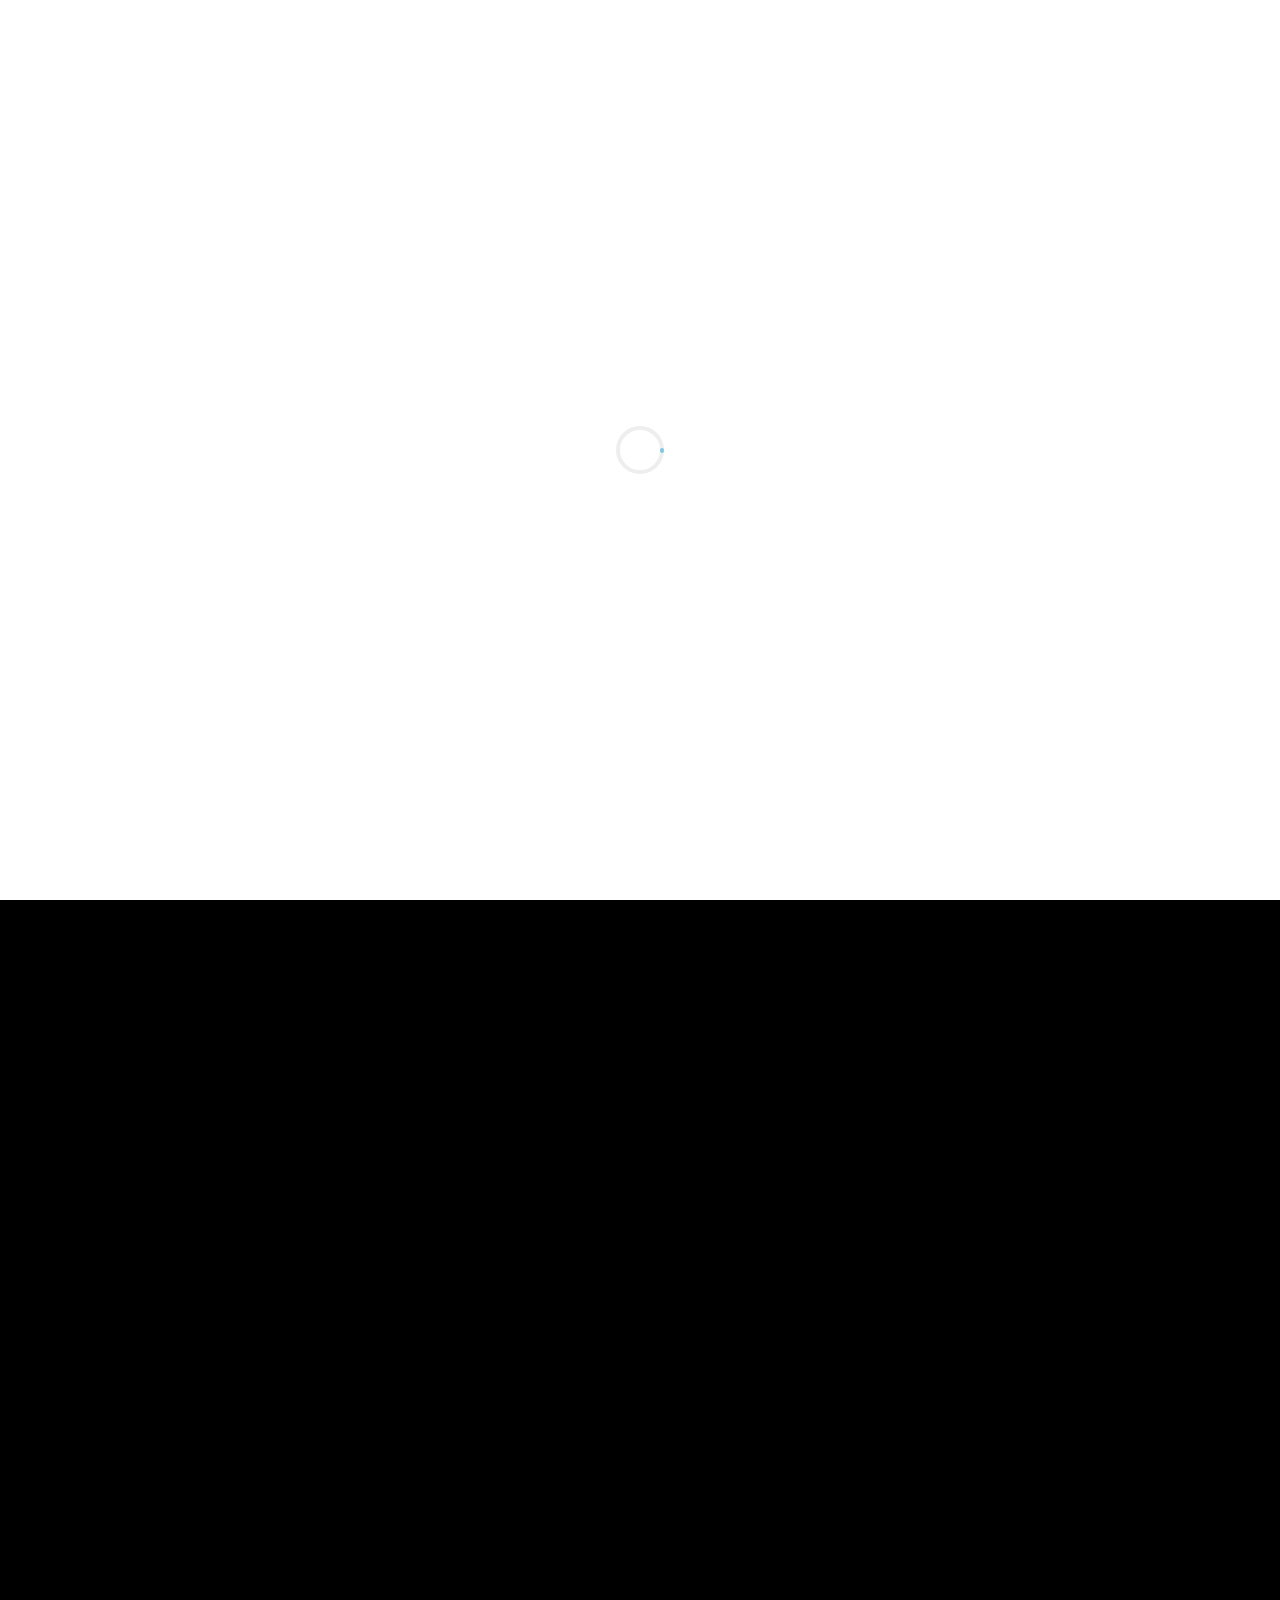
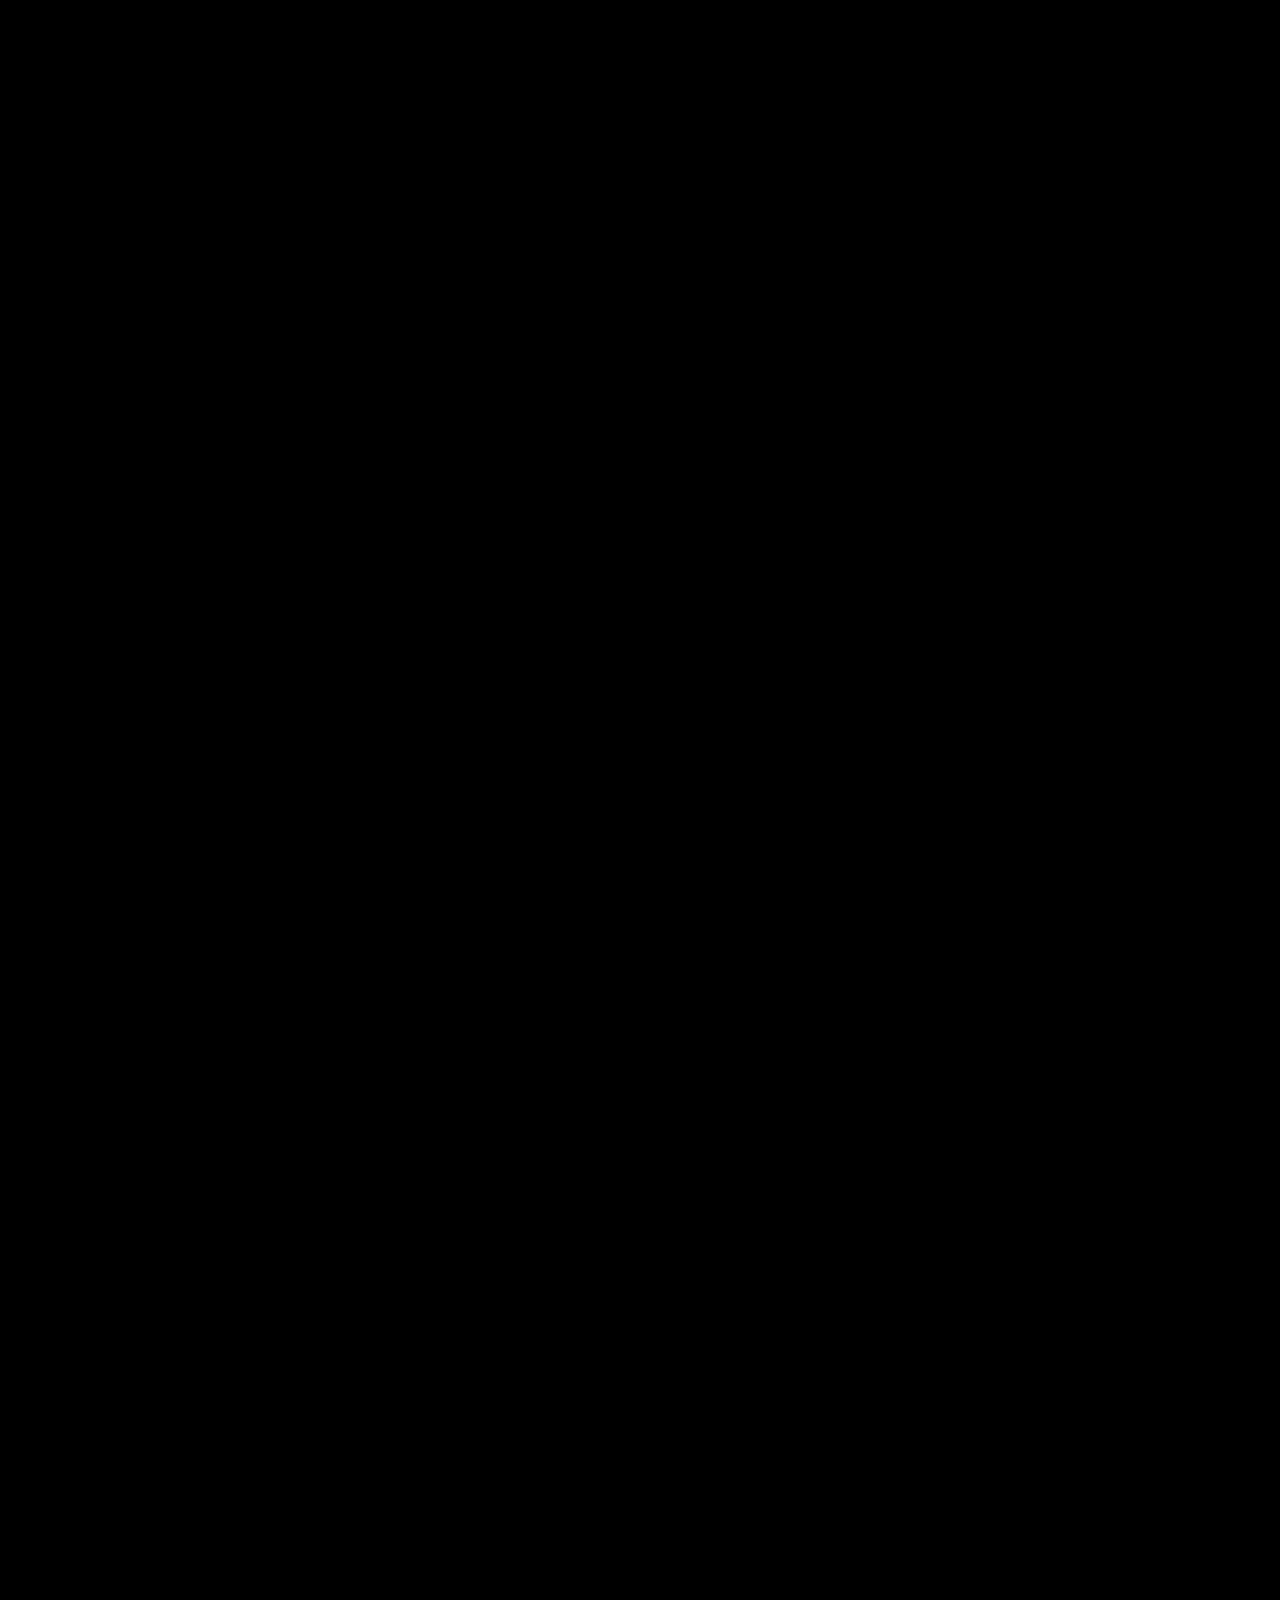
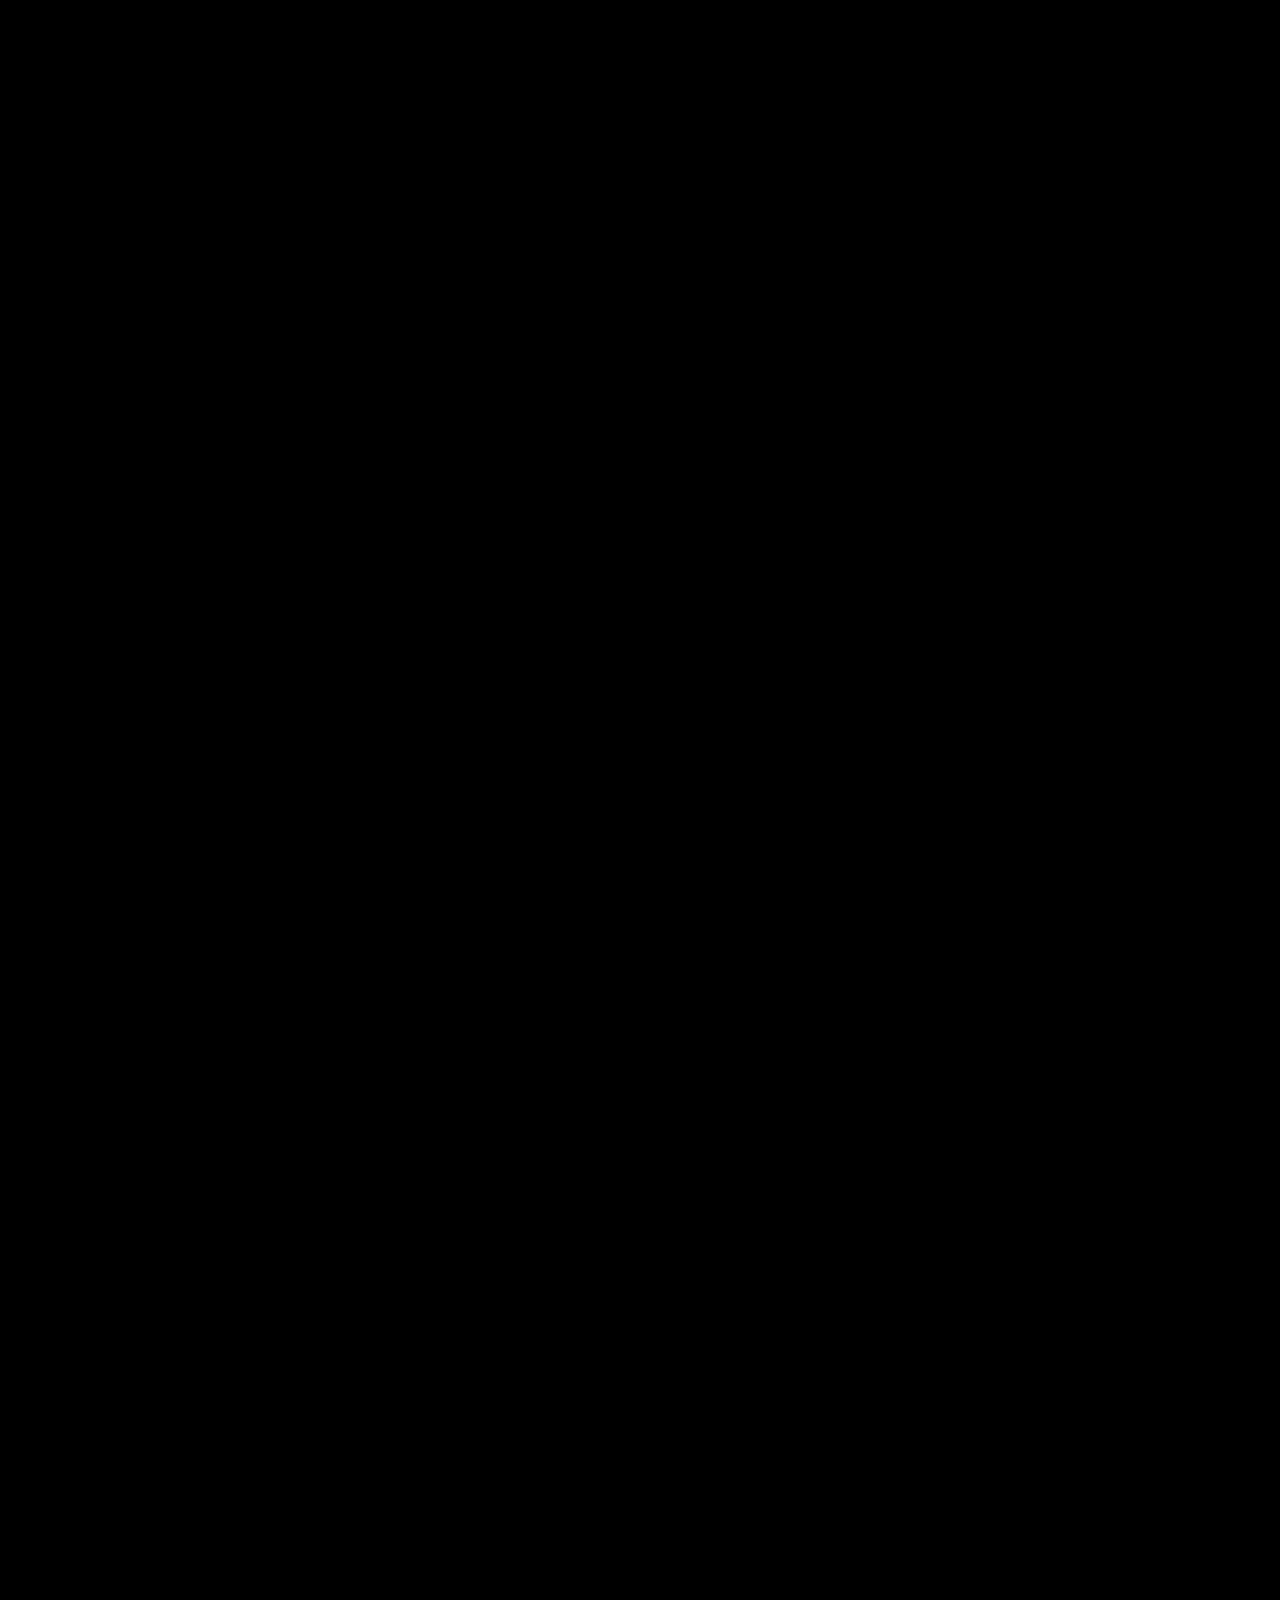
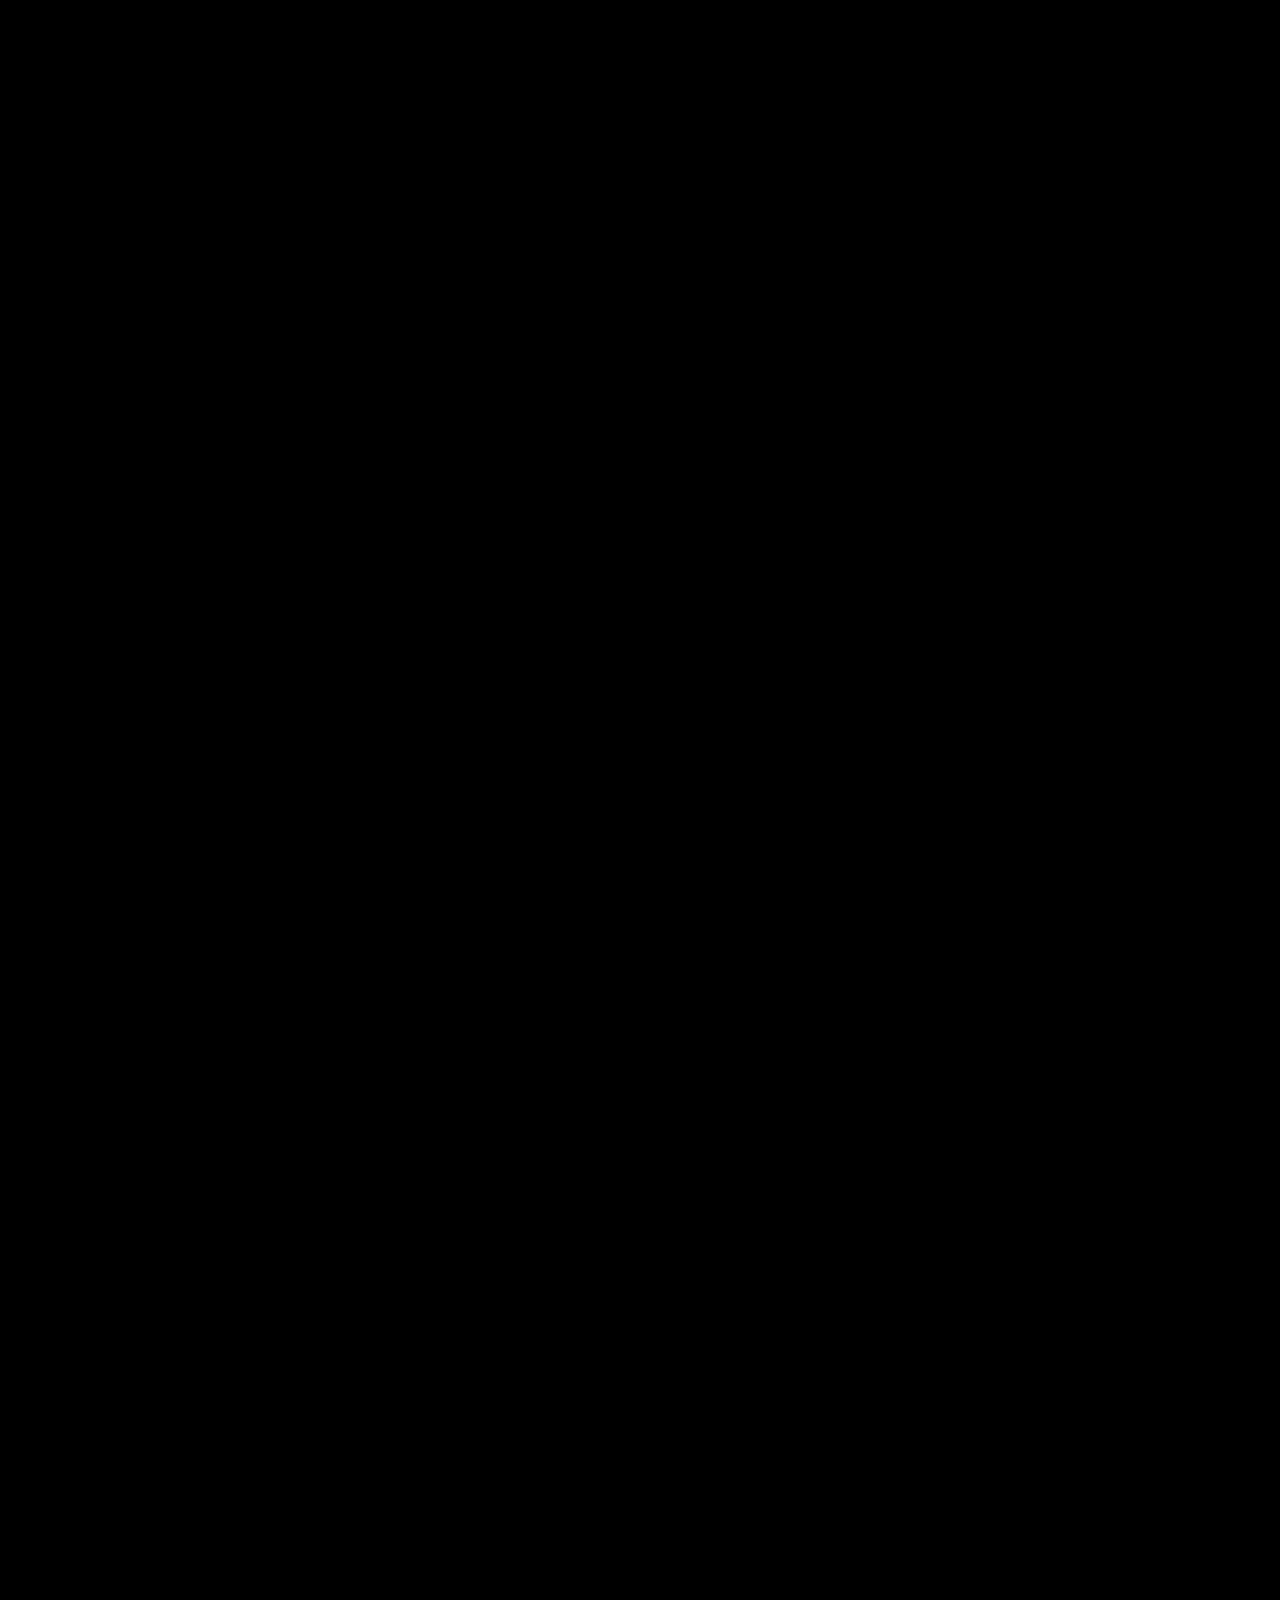
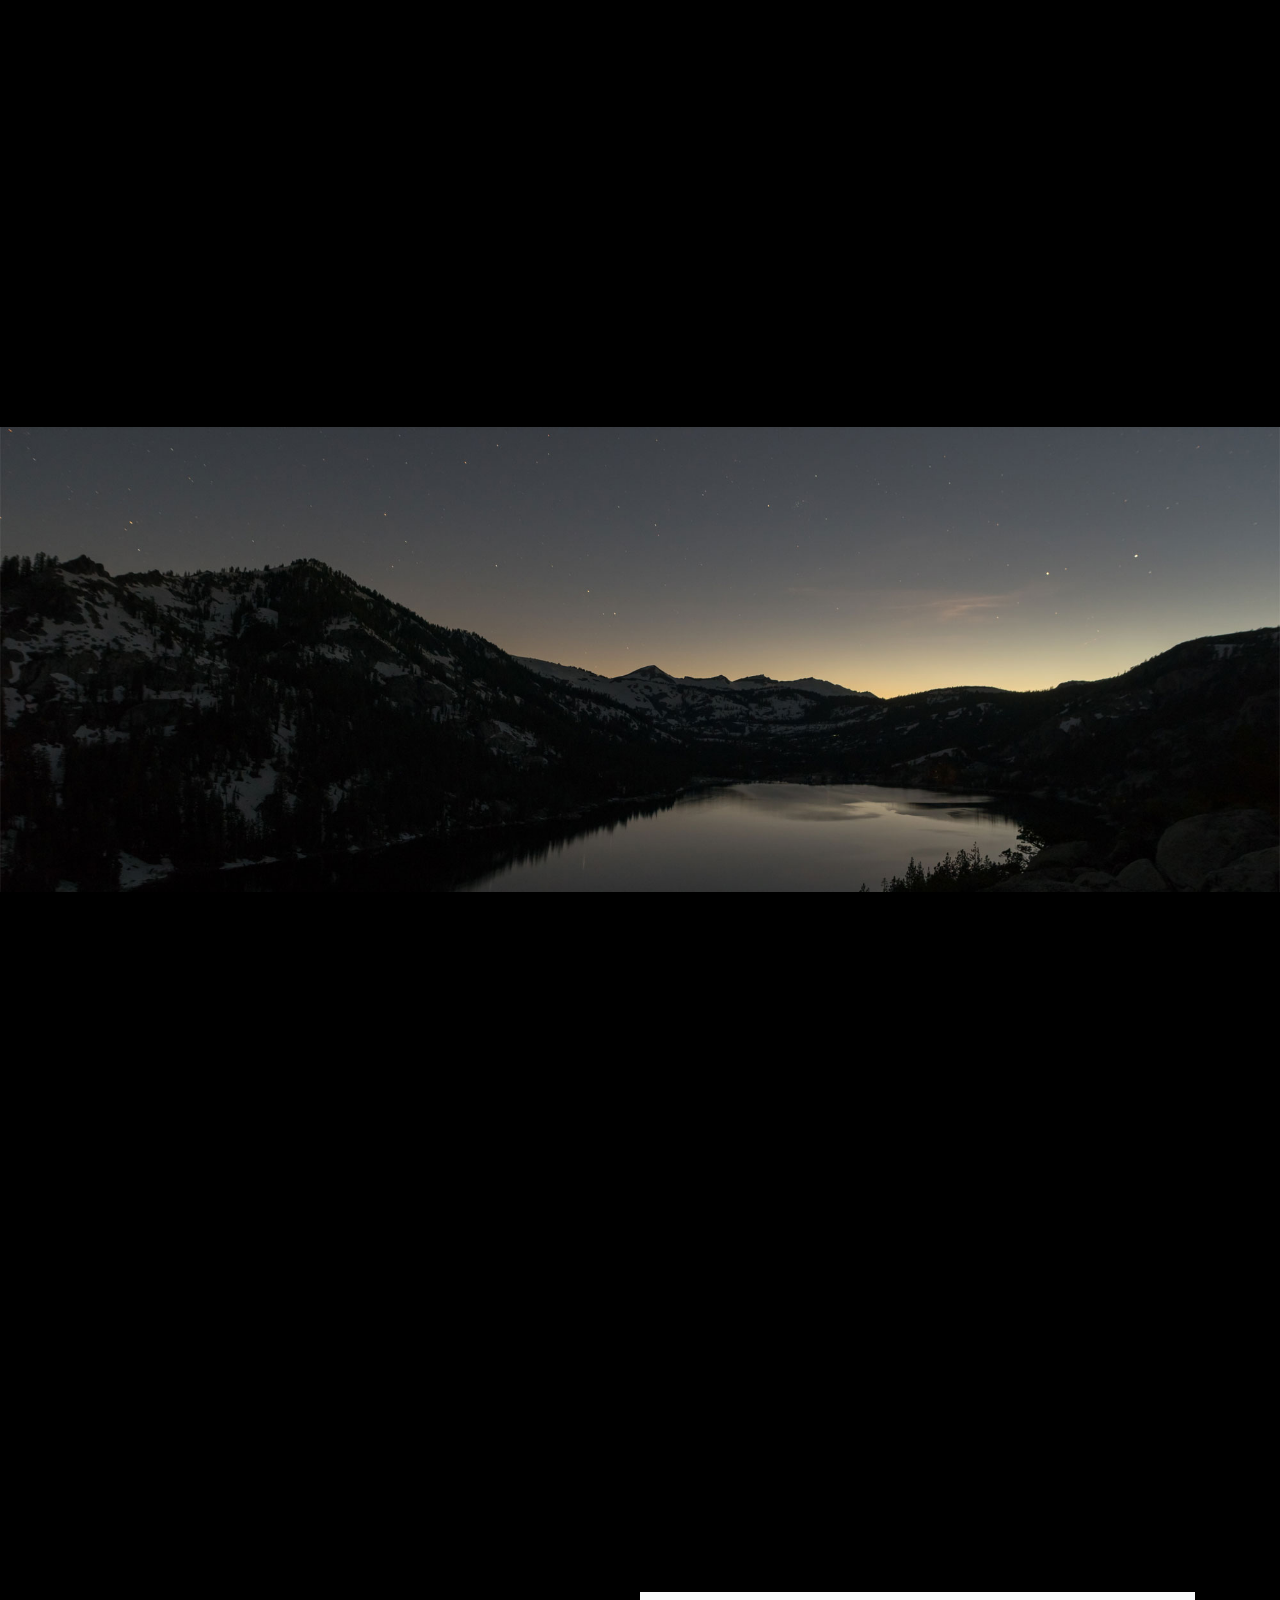
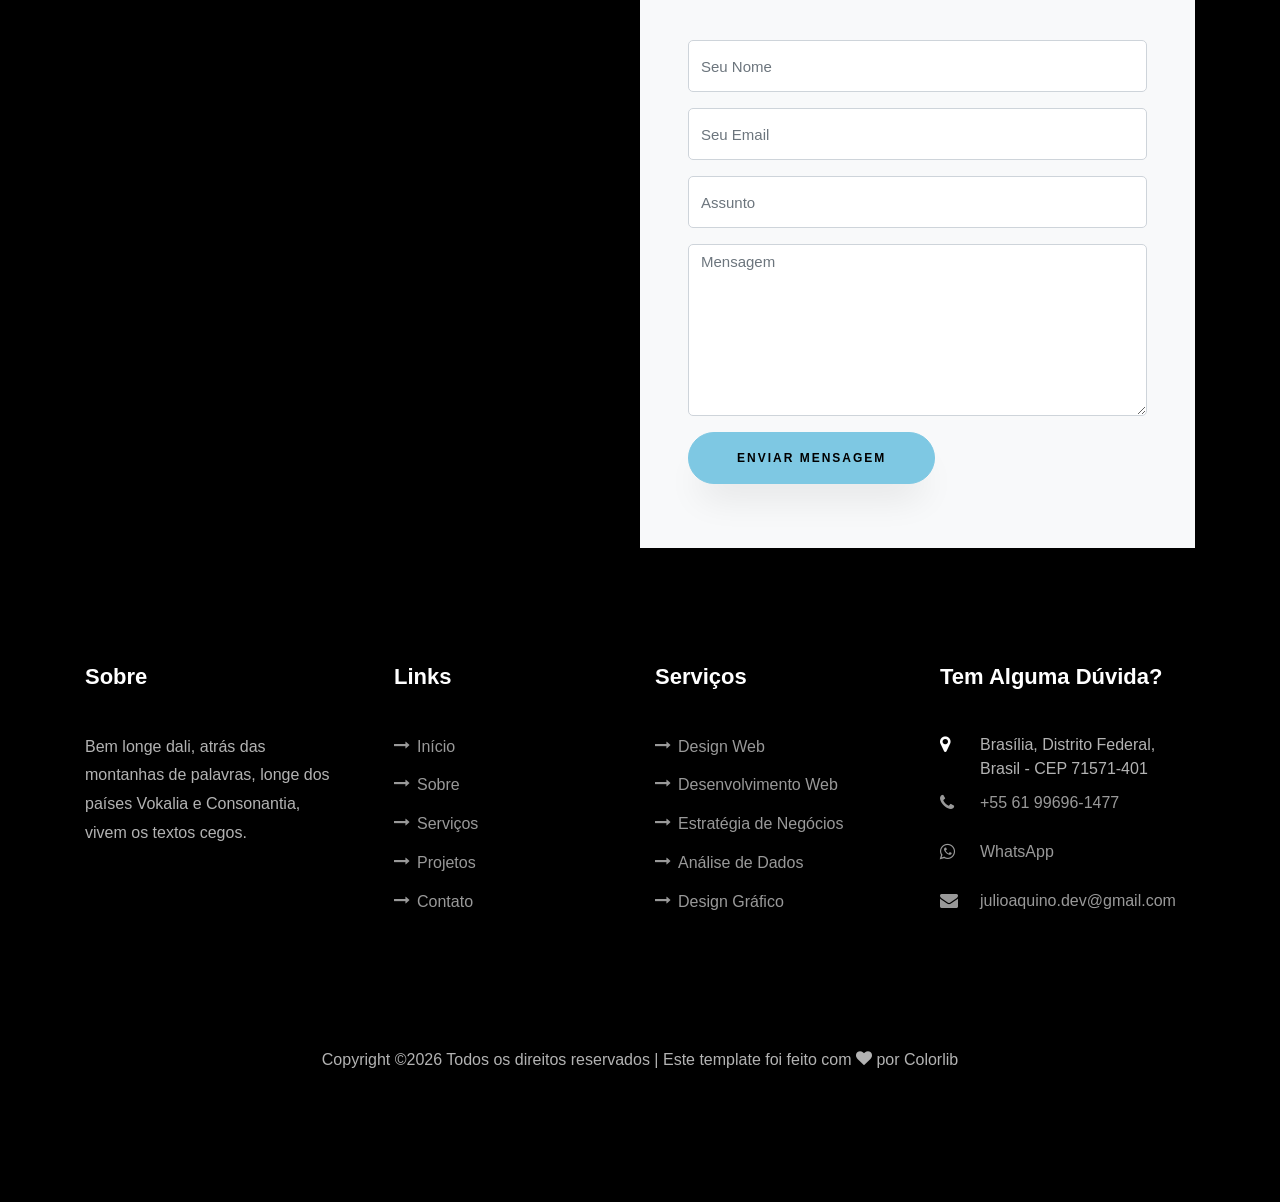
==== commit 8fee0fc3: "Personalizar template para portfólio em pt-BR com player de áudio Traduz o template Clark para portu" ====
--- a/index.html
+++ b/index.html
@@ -1,15 +1,15 @@
 <!DOCTYPE html>
-<html lang="en">
+<html lang="pt-br">
   <head>
-    <title>Clark - Free Bootstrap 4 Template by Colorlib</title>
+    <title>JULIO - Portfólio</title>
     <meta charset="utf-8">
     <meta name="viewport" content="width=device-width, initial-scale=1, shrink-to-fit=no">
-    
+
     <link href="https://fonts.googleapis.com/css?family=Poppins:100,200,300,400,500,600,700,800,900" rel="stylesheet">
 
     <link rel="stylesheet" href="css/open-iconic-bootstrap.min.css">
     <link rel="stylesheet" href="css/animate.css">
-    
+
     <link rel="stylesheet" href="css/owl.carousel.min.css">
     <link rel="stylesheet" href="css/owl.theme.default.min.css">
     <link rel="stylesheet" href="css/magnific-popup.css">
@@ -17,31 +17,32 @@
     <link rel="stylesheet" href="css/aos.css">
 
     <link rel="stylesheet" href="css/ionicons.min.css">
-    
+
     <link rel="stylesheet" href="css/flaticon.css">
     <link rel="stylesheet" href="css/icomoon.css">
     <link rel="stylesheet" href="css/style.css">
   </head>
   <body data-spy="scroll" data-target=".site-navbar-target" data-offset="300">
-	  
-	  
+
+
     <nav class="navbar navbar-expand-lg navbar-dark ftco_navbar ftco-navbar-light site-navbar-target" id="ftco-navbar">
 	    <div class="container">
-	      <a class="navbar-brand" href="index.html">Clark</a>
+	      <a class="navbar-brand" href="index.html">JULIO</a>
+	      <button type="button" class="nav-audio-toggle" data-audio-toggle-for=".audio-player" aria-label="Reproduzir áudio de apresentação" aria-pressed="false" disabled></button>
 	      <button class="navbar-toggler js-fh5co-nav-toggle fh5co-nav-toggle" type="button" data-toggle="collapse" data-target="#ftco-nav" aria-controls="ftco-nav" aria-expanded="false" aria-label="Toggle navigation">
 	        <span class="oi oi-menu"></span> Menu
 	      </button>
 
 	      <div class="collapse navbar-collapse" id="ftco-nav">
 	        <ul class="navbar-nav nav ml-auto">
-	          <li class="nav-item"><a href="#home-section" class="nav-link"><span>Home</span></a></li>
-	          <li class="nav-item"><a href="#about-section" class="nav-link"><span>About</span></a></li>
-	          <li class="nav-item"><a href="#resume-section" class="nav-link"><span>Resume</span></a></li>
-	          <li class="nav-item"><a href="#services-section" class="nav-link"><span>Services</span></a></li>
-	          <li class="nav-item"><a href="#skills-section" class="nav-link"><span>Skills</span></a></li>
-	          <li class="nav-item"><a href="#projects-section" class="nav-link"><span>Projects</span></a></li>
-	          <li class="nav-item"><a href="#blog-section" class="nav-link"><span>My Blog</span></a></li>
-	          <li class="nav-item"><a href="#contact-section" class="nav-link"><span>Contact</span></a></li>
+	          <li class="nav-item"><a href="#home-section" class="nav-link"><span>Início</span></a></li>
+	          <li class="nav-item"><a href="#about-section" class="nav-link"><span>Sobre</span></a></li>
+	          <li class="nav-item"><a href="#resume-section" class="nav-link"><span>Currículo</span></a></li>
+	          <li class="nav-item"><a href="#services-section" class="nav-link"><span>Serviços</span></a></li>
+	          <li class="nav-item"><a href="#skills-section" class="nav-link"><span>Habilidades</span></a></li>
+	          <li class="nav-item"><a href="#projects-section" class="nav-link"><span>Projetos</span></a></li>
+	          <li class="nav-item"><a href="#blog-section" class="nav-link"><span>Meu Blog</span></a></li>
+	          <li class="nav-item"><a href="#contact-section" class="nav-link"><span>Contato</span></a></li>
 	        </ul>
 	      </div>
 	    </div>
@@ -52,15 +53,15 @@
 	      	<div class="overlay"></div>
 	        <div class="container">
 	          <div class="row d-md-flex no-gutters slider-text align-items-end justify-content-end" data-scrollax-parent="true">
-	          	<div class="one-third js-fullheight order-md-last img" style="background-image:url(images/bg_1.png);">
+	          	<div class="one-third js-fullheight order-md-last img" style="background-image:url(images/IMG_5053_transparente.png);">
 	          		<div class="overlay"></div>
 	          	</div>
 		          <div class="one-forth d-flex  align-items-center ftco-animate" data-scrollax=" properties: { translateY: '70%' }">
 		          	<div class="text">
-		          		<span class="subheading">Hello!</span>
-			            <h1 class="mb-4 mt-3">I'm <span>Clark Thompson</span></h1>
-			            <h2 class="mb-4">A Freelance Web Designer</h2>
-			            <p><a href="#" class="btn btn-primary py-3 px-4">Hire me</a> <a href="#" class="btn btn-white btn-outline-white py-3 px-4">My works</a></p>
+		          		<span class="subheading">Olá!</span>
+			            <h1 class="mb-4 mt-3">Eu sou <span>JULIO CESAR AQUINO</span></h1>
+			            <h2 class="mb-4">Desenvolvedor Web FullStack - Pleno</h2>
+			            <p><a href="#" class="btn btn-primary py-3 px-4">Acompanhe-me</a> <a href="#" class="btn btn-white btn-outline-white py-3 px-4">Meus trabalhos</a></p>
 		            </div>
 		          </div>
 	        	</div>
@@ -71,14 +72,14 @@
 	      	<div class="overlay"></div>
 	        <div class="container">
 	          <div class="row d-flex no-gutters slider-text align-items-end justify-content-end" data-scrollax-parent="true">
-	          	<div class="one-third js-fullheight order-md-last img" style="background-image:url(images/bg_2.png);">
+	          	<div class="one-third js-fullheight order-md-last img" style="background-image:url(images/IMG_5053_transparente.png);">
 	          		<div class="overlay"></div>
 	          	</div>
 		          <div class="one-forth d-flex align-items-center ftco-animate" data-scrollax=" properties: { translateY: '70%' }">
 		          	<div class="text">
-		          		<span class="subheading">Hello!</span>
-			            <h1 class="mb-4 mt-3">I'm a <span>web designer</span> based in London</h1>
-			            <p><a href="#" class="btn btn-primary py-3 px-4">Hire me</a> <a href="#" class="btn btn-white btn-outline-white py-3 px-4">My works</a></p>
+		          		<span class="subheading">Olá!</span>
+			            <h1 class="mb-4 mt-3">Sou um <span>Programador</span> Brasiliense</h1>
+			            <p><a href="#" class="btn btn-primary py-3 px-4">Acompanhe-me</a> <a href="#" class="btn btn-white btn-outline-white py-3 px-4">Meus trabalhos</a></p>
 		            </div>
 		          </div>
 	        	</div>
@@ -93,23 +94,31 @@
     			<div class="col-md-6 col-lg-5 d-flex">
     				<div class="img-about img d-flex align-items-stretch">
     					<div class="overlay"></div>
-	    				<div class="img d-flex align-self-stretch align-items-center" style="background-image:url(images/bg_1.png);">
+	    				<div class="img d-flex align-self-stretch align-items-center" style="background-image:url(images/IMG_5053_transparente.png);">
 	    				</div>
     				</div>
     			</div>
     			<div class="col-md-6 col-lg-7 pl-lg-5 pb-5">
     				<div class="row justify-content-start pb-3">
 		          <div class="col-md-12 heading-section ftco-animate">
-		          	<h1 class="big">About</h1>
-		            <h2 class="mb-4">About Me</h2>
-		            <p>A small river named Duden flows by their place and supplies it with the necessary regelialia.</p>
+		          	<h1 class="big">Sobre</h1>
+		            <h2 class="mb-4">Sobre Mim</h2>
+		            <p>Nasci no Distrito Federal, e cresci no entorno cercado pelo carinho dos meus pais e irmãos, e guardo com afeto as temporadas na casa da minha tia — como se a vida, desde cedo, seguisse o fluxo teimoso de um rio, sem nunca parar de correr. Ainda criança, era fascinado por tecnologia: passava horas hipnotizado, me perguntando como o simples pressionar de um dedo conseguia dar vida a um carro digital em Need for Speed. Eu não fazia ideia de que aquela espécie de código, anos depois, se tornariam minha paixão — e me levariam a criar soluções capazes de tornar a rotina das pessoas mais simples e mais humana.</p>
+
+		            <div class="audio-player"
+		                 data-audio-src="audio/apresentacao.mp3"
+		                 data-audio-title="Nem Era Pra Eu Tá Aqui"
+		                 data-audio-tag="Mensagem em áudio"
+		                 data-audio-autoplay="true"
+		                 aria-label="Player de áudio: mensagem de apresentação de Julio"></div>
+
 		            <ul class="about-info mt-4 px-md-0 px-2">
-		            	<li class="d-flex"><span>Name:</span> <span>Clark Thompson</span></li>
-		            	<li class="d-flex"><span>Date of birth:</span> <span>January 01, 1987</span></li>
-		            	<li class="d-flex"><span>Address:</span> <span>San Francisco CA 97987 USA</span></li>
-		            	<li class="d-flex"><span>Zip code:</span> <span>1000</span></li>
-		            	<li class="d-flex"><span>Email:</span> <span>clarkthomp@gmail.com</span></li>
-		            	<li class="d-flex"><span>Phone: </span> <span>+1-2234-5678-9-0</span></li>
+		            	<li class="d-flex"><span>Nome:</span> <span>Julio Cesar Aquino</span></li>
+		            	<li class="d-flex"><span>Data de nascimento:</span> <span>09 de Dezembro de 1995</span></li>
+		            	<li class="d-flex"><span>Endereço:</span> <span>Brasília, Distrito Federal, Brasil</span></li>
+		            	<li class="d-flex"><span>CEP:</span> <span>71571-401</span></li>
+		            	<li class="d-flex"><span>Email:</span> <span>julioaquino.dev@gmail.com</span></li>
+		            	<li class="d-flex"><span>Telefone: </span> <span>+55 61 99696-1477 <a href="https://wa.me/5561996961477" target="_blank" rel="noopener" title="Falar no WhatsApp" class="ml-1"><span class="icon-whatsapp"></span></a></span></li>
 		            </ul>
 		          </div>
 		        </div>
@@ -117,9 +126,9 @@
               <div class="text">
               	<p class="mb-4">
 	                <span class="number" data-number="120">0</span>
-	                <span>Project complete</span>
+	                <span>Projetos concluídos</span>
                 </p>
-                <p><a href="#" class="btn btn-primary py-3 px-3">Download CV</a></p>
+                <p><a href="#" class="btn btn-primary py-3 px-3">Baixar Currículo</a></p>
               </div>
 	          </div>
 	        </div>
@@ -131,57 +140,51 @@
     	<div class="container">
     		<div class="row justify-content-center pb-5">
           <div class="col-md-10 heading-section text-center ftco-animate">
-          	<h1 class="big big-2">Resume</h1>
-            <h2 class="mb-4">Resume</h2>
-            <p>A small river named Duden flows by their place and supplies it with the necessary regelialia. It is a paradisematic country, in which roasted parts of sentences fly into your mouth.</p>
+          	<h1 class="big big-2">Currículo</h1>
+            <h2 class="mb-4">Experiência Profissional</h2>
+            <p>Minha trajetória profissional como desenvolvedor, do início como trainee até atuar como Full Stack Developer Pleno.</p>
           </div>
         </div>
     		<div class="row">
     			<div class="col-md-6">
     				<div class="resume-wrap ftco-animate">
-    					<span class="date">2014-2015</span>
-    					<h2>Master Degree of Design</h2>
-    					<span class="position">Cambridge University</span>
-    					<p class="mt-4">A small river named Duden flows by their place and supplies it with the necessary regelialia. It is a paradisematic country, in which roasted parts of sentences fly into your mouth.</p>
+    					<span class="date">Nov 2024 – Atual</span>
+    					<h2>Full Stack Developer</h2>
+    					<span class="position">Peça Rara Brechó · Híbrido</span>
+    					<p class="mt-4">Desenvolvimento full stack com PHP, Laravel, Blade, arquitetura RESTful e API REST, padrão MVC, Node.js, MySQL, Git, HTML5, CSS e Bootstrap, atuando em Brasília, DF.</p>
     				</div>
     				<div class="resume-wrap ftco-animate">
-    					<span class="date">2014-2015</span>
-    					<h2>Bachelor's Degree of C.A</h2>
-    					<span class="position">Cambridge University</span>
-    					<p class="mt-4">A small river named Duden flows by their place and supplies it with the necessary regelialia. It is a paradisematic country, in which roasted parts of sentences fly into your mouth.</p>
+    					<span class="date">Jan 2023 – Set 2023</span>
+    					<h2>Desenvolvedor de Software</h2>
+    					<span class="position">Peça Rara Brechó · Presencial</span>
+    					<p class="mt-4">Retorno à programação após a passagem pela Comunix e um período como técnico de sistemas, atuando com PHP, Laravel, Blade, MySQL e jQuery.</p>
     				</div>
     				<div class="resume-wrap ftco-animate">
-    					<span class="date">2014-2015</span>
-    					<h2>Diploma in Computer</h2>
-    					<span class="position">Cambridge University</span>
-    					<p class="mt-4">A small river named Duden flows by their place and supplies it with the necessary regelialia. It is a paradisematic country, in which roasted parts of sentences fly into your mouth.</p>
+    					<span class="date">Jun 2018 – Nov 2019</span>
+    					<h2>Desenvolvedor PHP Jr</h2>
+    					<span class="position">Comunix Tecnologia · Trainee</span>
+    					<p class="mt-4">Início de carreira como trainee, desenvolvendo em PHP com Zend Framework 2, PostgreSQL e Angular, em Brasília, DF.</p>
     				</div>
     			</div>
 
     			<div class="col-md-6">
     				<div class="resume-wrap ftco-animate">
-    					<span class="date">2014-2015</span>
-    					<h2>Art &amp; Creative Director</h2>
-    					<span class="position">Cambridge University</span>
-    					<p class="mt-4">A small river named Duden flows by their place and supplies it with the necessary regelialia. It is a paradisematic country, in which roasted parts of sentences fly into your mouth.</p>
+    					<span class="date">Out 2023 – Out 2024</span>
+    					<h2>Desenvolvedor de Software</h2>
+    					<span class="position">LP Business · Remoto</span>
+    					<p class="mt-4">Desenvolvimento de soluções de software trabalhando com MySQL, Node.js e outras tecnologias.</p>
     				</div>
     				<div class="resume-wrap ftco-animate">
-    					<span class="date">2014-2015</span>
-    					<h2>Wordpress Developer</h2>
-    					<span class="position">Cambridge University</span>
-    					<p class="mt-4">A small river named Duden flows by their place and supplies it with the necessary regelialia. It is a paradisematic country, in which roasted parts of sentences fly into your mouth.</p>
-    				</div>
-    				<div class="resume-wrap ftco-animate">
-    					<span class="date">2017-2018</span>
-    					<h2>UI/UX Designer</h2>
-    					<span class="position">Cambridge University</span>
-    					<p class="mt-4">A small river named Duden flows by their place and supplies it with the necessary regelialia. It is a paradisematic country, in which roasted parts of sentences fly into your mouth.</p>
+    					<span class="date">Jun 2021 – Dez 2022</span>
+    					<h2>Técnico de Sistemas</h2>
+    					<span class="position">Peça Rara Brechó</span>
+    					<p class="mt-4">Suporte técnico e manutenção de sistemas, com SQL Server, Excel avançado, requisições HTTP via API (Insomnia) e ferramenta de atendimento Help Desk, além de treinamentos para as equipes no uso do sistema de backoffice da empresa.</p>
     				</div>
     			</div>
     		</div>
     		<div class="row justify-content-center mt-5">
     			<div class="col-md-6 text-center ftco-animate">
-    				<p><a href="#" class="btn btn-primary py-4 px-5">Download CV</a></p>
+    				<p><a href="#" class="btn btn-primary py-4 px-5">Baixar Currículo</a></p>
     			</div>
     		</div>
     	</div>
@@ -191,9 +194,9 @@
     	<div class="container">
     		<div class="row justify-content-center py-5 mt-5">
           <div class="col-md-12 heading-section text-center ftco-animate">
-          	<h1 class="big big-2">Services</h1>
-            <h2 class="mb-4">Services</h2>
-            <p>Far far away, behind the word mountains, far from the countries Vokalia and Consonantia</p>
+          	<h1 class="big big-2">Serviços</h1>
+            <h2 class="mb-4">Serviços</h2>
+            <p>Não tinha plano, não tinha experiência, não tinha ideia de nada — eu só comecei a fazer algo.</p>
           </div>
         </div>
     		<div class="row">
@@ -203,7 +206,7 @@
 								<i class="flaticon-analysis"></i>
 							</span>
 							<div class="desc">
-								<h3 class="mb-5">Web Design</h3>
+								<h3 class="mb-5">Design Web</h3>
 							</div>
 						</a>
 					</div>
@@ -213,7 +216,7 @@
 								<i class="flaticon-flasks"></i>
 							</span>
 							<div class="desc">
-								<h3 class="mb-5">Phtography</h3>
+								<h3 class="mb-5">Fotografia</h3>
 							</div>
 						</a>
 					</div>
@@ -223,7 +226,7 @@
 								<i class="flaticon-ideas"></i>
 							</span>
 							<div class="desc">
-								<h3 class="mb-5">Web Developer</h3>
+								<h3 class="mb-5">Desenvolvedor Web</h3>
 							</div>
 						</a>
 					</div>
@@ -234,7 +237,7 @@
 								<i class="flaticon-analysis"></i>
 							</span>
 							<div class="desc">
-								<h3 class="mb-5">App Developing</h3>
+								<h3 class="mb-5">Desenvolvimento de Apps</h3>
 							</div>
 						</a>
 					</div>
@@ -254,7 +257,7 @@
 								<i class="flaticon-ideas"></i>
 							</span>
 							<div class="desc">
-								<h3 class="mb-5">Product Strategy</h3>
+								<h3 class="mb-5">Estratégia de Produto</h3>
 							</div>
 						</a>
 					</div>
@@ -262,14 +265,14 @@
     	</div>
     </section>
 
-		
+
 		<section class="ftco-section" id="skills-section">
 			<div class="container">
 				<div class="row justify-content-center pb-5">
           <div class="col-md-12 heading-section text-center ftco-animate">
-          	<h1 class="big big-2">Skills</h1>
-            <h2 class="mb-4">My Skills</h2>
-            <p>Far far away, behind the word mountains, far from the countries Vokalia and Consonantia</p>
+          	<h1 class="big big-2">Habilidades</h1>
+            <h2 class="mb-4">Minhas Habilidades</h2>
+            <p>Bem longe dali, atrás das montanhas de palavras, longe dos países Vokalia e Consonantia</p>
           </div>
         </div>
 				<div class="row">
@@ -342,15 +345,15 @@
 				</div>
 			</div>
 		</section>
- 
+
 
     <section class="ftco-section ftco-project" id="projects-section">
     	<div class="container">
     		<div class="row justify-content-center pb-5">
           <div class="col-md-12 heading-section text-center ftco-animate">
-          	<h1 class="big big-2">Projects</h1>
-            <h2 class="mb-4">Our Projects</h2>
-            <p>Far far away, behind the word mountains, far from the countries Vokalia and Consonantia</p>
+          	<h1 class="big big-2">Projetos</h1>
+            <h2 class="mb-4">Nossos Projetos</h2>
+            <p>Bem longe dali, atrás das montanhas de palavras, longe dos países Vokalia e Consonantia</p>
           </div>
         </div>
     		<div class="row">
@@ -358,8 +361,8 @@
     				<div class="project img ftco-animate d-flex justify-content-center align-items-center" style="background-image: url(images/project-4.jpg);">
     					<div class="overlay"></div>
 	    				<div class="text text-center p-4">
-	    					<h3><a href="#">Branding &amp; Illustration Design</a></h3>
-	    					<span>Web Design</span>
+	    					<h3><a href="#">Design de Marca e Ilustração</a></h3>
+	    					<span>Design Web</span>
 	    				</div>
     				</div>
   				</div>
@@ -367,8 +370,8 @@
     				<div class="project img ftco-animate d-flex justify-content-center align-items-center" style="background-image: url(images/project-5.jpg);">
     					<div class="overlay"></div>
 	    				<div class="text text-center p-4">
-	    					<h3><a href="#">Branding &amp; Illustration Design</a></h3>
-	    					<span>Web Design</span>
+	    					<h3><a href="#">Design de Marca e Ilustração</a></h3>
+	    					<span>Design Web</span>
 	    				</div>
     				</div>
   				</div>
@@ -377,16 +380,16 @@
     				<div class="project img ftco-animate d-flex justify-content-center align-items-center" style="background-image: url(images/project-1.jpg);">
     					<div class="overlay"></div>
 	    				<div class="text text-center p-4">
-	    					<h3><a href="#">Branding &amp; Illustration Design</a></h3>
-	    					<span>Web Design</span>
+	    					<h3><a href="#">Design de Marca e Ilustração</a></h3>
+	    					<span>Design Web</span>
 	    				</div>
     				</div>
 
     				<div class="project img ftco-animate d-flex justify-content-center align-items-center" style="background-image: url(images/project-6.jpg);">
     					<div class="overlay"></div>
 	    				<div class="text text-center p-4">
-	    					<h3><a href="#">Branding &amp; Illustration Design</a></h3>
-	    					<span>Web Design</span>
+	    					<h3><a href="#">Design de Marca e Ilustração</a></h3>
+	    					<span>Design Web</span>
 	    				</div>
     				</div>
     			</div>
@@ -396,8 +399,8 @@
 		    				<div class="project img ftco-animate d-flex justify-content-center align-items-center" style="background-image: url(images/project-2.jpg);">
 		    					<div class="overlay"></div>
 			    				<div class="text text-center p-4">
-			    					<h3><a href="#">Branding &amp; Illustration Design</a></h3>
-			    					<span>Web Design</span>
+			    					<h3><a href="#">Design de Marca e Ilustração</a></h3>
+			    					<span>Design Web</span>
 			    				</div>
 		    				</div>
 	    				</div>
@@ -405,8 +408,8 @@
 		    				<div class="project img ftco-animate d-flex justify-content-center align-items-center" style="background-image: url(images/project-3.jpg);">
 		    					<div class="overlay"></div>
 			    				<div class="text text-center p-4">
-			    					<h3><a href="#">Branding &amp; Illustration Design</a></h3>
-			    					<span>Web Design</span>
+			    					<h3><a href="#">Design de Marca e Ilustração</a></h3>
+			    					<span>Design Web</span>
 			    				</div>
 		    				</div>
 	    				</div>
@@ -422,8 +425,8 @@
         <div class="row justify-content-center mb-5 pb-5">
           <div class="col-md-7 heading-section text-center ftco-animate">
             <h1 class="big big-2">Blog</h1>
-            <h2 class="mb-4">Our Blog</h2>
-            <p>Far far away, behind the word mountains, far from the countries Vokalia and Consonantia</p>
+            <h2 class="mb-4">Nosso Blog</h2>
+            <p>Bem longe dali, atrás das montanhas de palavras, longe dos países Vokalia e Consonantia</p>
           </div>
         </div>
         <div class="row d-flex">
@@ -434,13 +437,13 @@
               <div class="text mt-3 float-right d-block">
               	<div class="d-flex align-items-center mb-3 meta">
 	                <p class="mb-0">
-	                	<span class="mr-2">June 21, 2019</span>
+	                	<span class="mr-2">21 de Junho, 2019</span>
 	                	<a href="#" class="mr-2">Admin</a>
 	                	<a href="#" class="meta-chat"><span class="icon-chat"></span> 3</a>
 	                </p>
                 </div>
-                <h3 class="heading"><a href="single.html">Why Lead Generation is Key for Business Growth</a></h3>
-                <p>A small river named Duden flows by their place and supplies it with the necessary regelialia.</p>
+                <h3 class="heading"><a href="single.html">Por que a Geração de Leads é Essencial para o Crescimento do Negócio</a></h3>
+                <p>Um pequeno rio chamado Duden passa perto do local e o abastece com a regelialia necessária.</p>
               </div>
             </div>
           </div>
@@ -451,13 +454,13 @@
               <div class="text mt-3 float-right d-block">
               	<div class="d-flex align-items-center mb-3 meta">
 	                <p class="mb-0">
-	                	<span class="mr-2">June 21, 2019</span>
+	                	<span class="mr-2">21 de Junho, 2019</span>
 	                	<a href="#" class="mr-2">Admin</a>
 	                	<a href="#" class="meta-chat"><span class="icon-chat"></span> 3</a>
 	                </p>
                 </div>
-                <h3 class="heading"><a href="single.html">Why Lead Generation is Key for Business Growth</a></h3>
-                <p>A small river named Duden flows by their place and supplies it with the necessary regelialia.</p>
+                <h3 class="heading"><a href="single.html">Por que a Geração de Leads é Essencial para o Crescimento do Negócio</a></h3>
+                <p>Um pequeno rio chamado Duden passa perto do local e o abastece com a regelialia necessária.</p>
               </div>
             </div>
           </div>
@@ -468,13 +471,13 @@
               <div class="text mt-3 float-right d-block">
               	<div class="d-flex align-items-center mb-3 meta">
 	                <p class="mb-0">
-	                	<span class="mr-2">June 21, 2019</span>
+	                	<span class="mr-2">21 de Junho, 2019</span>
 	                	<a href="#" class="mr-2">Admin</a>
 	                	<a href="#" class="meta-chat"><span class="icon-chat"></span> 3</a>
 	                </p>
                 </div>
-                <h3 class="heading"><a href="single.html">Why Lead Generation is Key for Business Growth</a></h3>
-                <p>A small river named Duden flows by their place and supplies it with the necessary regelialia.</p>
+                <h3 class="heading"><a href="single.html">Por que a Geração de Leads é Essencial para o Crescimento do Negócio</a></h3>
+                <p>Um pequeno rio chamado Duden passa perto do local e o abastece com a regelialia necessária.</p>
               </div>
             </div>
           </div>
@@ -489,7 +492,7 @@
             <div class="block-18">
               <div class="text">
                 <strong class="number" data-number="100">0</strong>
-                <span>Awards</span>
+                <span>Prêmios</span>
               </div>
             </div>
           </div>
@@ -497,7 +500,7 @@
             <div class="block-18">
               <div class="text">
                 <strong class="number" data-number="1200">0</strong>
-                <span>Complete Projects</span>
+                <span>Projetos Concluídos</span>
               </div>
             </div>
           </div>
@@ -505,7 +508,7 @@
             <div class="block-18">
               <div class="text">
                 <strong class="number" data-number="1200">0</strong>
-                <span>Happy Customers</span>
+                <span>Clientes Satisfeitos</span>
               </div>
             </div>
           </div>
@@ -513,7 +516,7 @@
             <div class="block-18">
               <div class="text">
                 <strong class="number" data-number="500">0</strong>
-                <span>Cups of coffee</span>
+                <span>Xícaras de Café</span>
               </div>
             </div>
           </div>
@@ -525,9 +528,9 @@
 			<div class="container">
 				<div class="row justify-content-center">
 					<div class="col-md-7 ftco-animate text-center">
-						<h2>I'm <span>Available</span> for freelancing</h2>
-						<p>A small river named Duden flows by their place and supplies it with the necessary regelialia.</p>
-						<p class="mb-0"><a href="#" class="btn btn-primary py-3 px-5">Hire me</a></p>
+						<h2>Estou <span>Disponível</span> para freelance</h2>
+						<p>Um pequeno rio chamado Duden passa perto do local e o abastece com a regelialia necessária.</p>
+						<p class="mb-0"><a href="#" class="btn btn-primary py-3 px-5">Contrate-me</a></p>
 					</div>
 				</div>
 			</div>
@@ -537,9 +540,9 @@
       <div class="container">
       	<div class="row justify-content-center mb-5 pb-3">
           <div class="col-md-7 heading-section text-center ftco-animate">
-            <h1 class="big big-2">Contact</h1>
-            <h2 class="mb-4">Contact Me</h2>
-            <p>Far far away, behind the word mountains, far from the countries Vokalia and Consonantia</p>
+            <h1 class="big big-2">Contato</h1>
+            <h2 class="mb-4">Fale Comigo</h2>
+            <p>Bem longe dali, atrás das montanhas de palavras, longe dos países Vokalia e Consonantia</p>
           </div>
         </div>
 
@@ -549,8 +552,8 @@
           		<div class="icon d-flex align-items-center justify-content-center">
           			<span class="icon-map-signs"></span>
           		</div>
-          		<h3 class="mb-4">Address</h3>
-	            <p>198 West 21th Street, Suite 721 New York NY 10016</p>
+          		<h3 class="mb-4">Endereço</h3>
+	            <p>Brasília, Distrito Federal, Brasil - CEP 71571-401</p>
 	          </div>
           </div>
           <div class="col-md-6 col-lg-3 d-flex ftco-animate">
@@ -558,8 +561,8 @@
           		<div class="icon d-flex align-items-center justify-content-center">
           			<span class="icon-phone2"></span>
           		</div>
-          		<h3 class="mb-4">Contact Number</h3>
-	            <p><a href="tel://1234567920">+ 1235 2355 98</a></p>
+          		<h3 class="mb-4">Telefone</h3>
+	            <p><a href="tel:+5561996961477">+55 61 99696-1477</a> <a href="https://wa.me/5561996961477" target="_blank" rel="noopener" title="Falar no WhatsApp"><span class="icon-whatsapp"></span></a></p>
 	          </div>
           </div>
           <div class="col-md-6 col-lg-3 d-flex ftco-animate">
@@ -567,8 +570,8 @@
           		<div class="icon d-flex align-items-center justify-content-center">
           			<span class="icon-paper-plane"></span>
           		</div>
-          		<h3 class="mb-4">Email Address</h3>
-	            <p><a href="mailto:info@yoursite.com">info@yoursite.com</a></p>
+          		<h3 class="mb-4">Endereço de Email</h3>
+	            <p><a href="mailto:julioaquino.dev@gmail.com">julioaquino.dev@gmail.com</a></p>
 	          </div>
           </div>
           <div class="col-md-6 col-lg-3 d-flex ftco-animate">
@@ -576,8 +579,8 @@
           		<div class="icon d-flex align-items-center justify-content-center">
           			<span class="icon-globe"></span>
           		</div>
-          		<h3 class="mb-4">Website</h3>
-	            <p><a href="#">yoursite.com</a></p>
+          		<h3 class="mb-4">Site</h3>
+	            <p><a href="#">meusite.com</a></p>
 	          </div>
           </div>
         </div>
@@ -586,39 +589,39 @@
           <div class="col-md-6 order-md-last d-flex">
             <form action="#" class="bg-light p-4 p-md-5 contact-form">
               <div class="form-group">
-                <input type="text" class="form-control" placeholder="Your Name">
+                <input type="text" class="form-control" placeholder="Seu Nome">
               </div>
               <div class="form-group">
-                <input type="text" class="form-control" placeholder="Your Email">
+                <input type="text" class="form-control" placeholder="Seu Email">
               </div>
               <div class="form-group">
-                <input type="text" class="form-control" placeholder="Subject">
+                <input type="text" class="form-control" placeholder="Assunto">
               </div>
               <div class="form-group">
-                <textarea name="" id="" cols="30" rows="7" class="form-control" placeholder="Message"></textarea>
+                <textarea name="" id="" cols="30" rows="7" class="form-control" placeholder="Mensagem"></textarea>
               </div>
               <div class="form-group">
-                <input type="submit" value="Send Message" class="btn btn-primary py-3 px-5">
+                <input type="submit" value="Enviar Mensagem" class="btn btn-primary py-3 px-5">
               </div>
             </form>
-          
+
           </div>
 
           <div class="col-md-6 d-flex">
-          	<div class="img" style="background-image: url(images/about.jpg);"></div>
+          	<div class="img"></div>
           </div>
         </div>
       </div>
     </section>
-		
+
 
     <footer class="ftco-footer ftco-section">
       <div class="container">
         <div class="row mb-5">
           <div class="col-md">
             <div class="ftco-footer-widget mb-4">
-              <h2 class="ftco-heading-2">About</h2>
-              <p>Far far away, behind the word mountains, far from the countries Vokalia and Consonantia, there live the blind texts.</p>
+              <h2 class="ftco-heading-2">Sobre</h2>
+              <p>Bem longe dali, atrás das montanhas de palavras, longe dos países Vokalia e Consonantia, vivem os textos cegos.</p>
               <ul class="ftco-footer-social list-unstyled float-md-left float-lft mt-5">
                 <li class="ftco-animate"><a href="#"><span class="icon-twitter"></span></a></li>
                 <li class="ftco-animate"><a href="#"><span class="icon-facebook"></span></a></li>
@@ -630,34 +633,35 @@
             <div class="ftco-footer-widget mb-4 ml-md-4">
               <h2 class="ftco-heading-2">Links</h2>
               <ul class="list-unstyled">
-                <li><a href="#"><span class="icon-long-arrow-right mr-2"></span>Home</a></li>
-                <li><a href="#"><span class="icon-long-arrow-right mr-2"></span>About</a></li>
-                <li><a href="#"><span class="icon-long-arrow-right mr-2"></span>Services</a></li>
-                <li><a href="#"><span class="icon-long-arrow-right mr-2"></span>Projects</a></li>
-                <li><a href="#"><span class="icon-long-arrow-right mr-2"></span>Contact</a></li>
+                <li><a href="#"><span class="icon-long-arrow-right mr-2"></span>Início</a></li>
+                <li><a href="#"><span class="icon-long-arrow-right mr-2"></span>Sobre</a></li>
+                <li><a href="#"><span class="icon-long-arrow-right mr-2"></span>Serviços</a></li>
+                <li><a href="#"><span class="icon-long-arrow-right mr-2"></span>Projetos</a></li>
+                <li><a href="#"><span class="icon-long-arrow-right mr-2"></span>Contato</a></li>
               </ul>
             </div>
           </div>
           <div class="col-md">
              <div class="ftco-footer-widget mb-4">
-              <h2 class="ftco-heading-2">Services</h2>
+              <h2 class="ftco-heading-2">Serviços</h2>
               <ul class="list-unstyled">
-                <li><a href="#"><span class="icon-long-arrow-right mr-2"></span>Web Design</a></li>
-                <li><a href="#"><span class="icon-long-arrow-right mr-2"></span>Web Development</a></li>
-                <li><a href="#"><span class="icon-long-arrow-right mr-2"></span>Business Strategy</a></li>
-                <li><a href="#"><span class="icon-long-arrow-right mr-2"></span>Data Analysis</a></li>
-                <li><a href="#"><span class="icon-long-arrow-right mr-2"></span>Graphic Design</a></li>
+                <li><a href="#"><span class="icon-long-arrow-right mr-2"></span>Design Web</a></li>
+                <li><a href="#"><span class="icon-long-arrow-right mr-2"></span>Desenvolvimento Web</a></li>
+                <li><a href="#"><span class="icon-long-arrow-right mr-2"></span>Estratégia de Negócios</a></li>
+                <li><a href="#"><span class="icon-long-arrow-right mr-2"></span>Análise de Dados</a></li>
+                <li><a href="#"><span class="icon-long-arrow-right mr-2"></span>Design Gráfico</a></li>
               </ul>
             </div>
           </div>
           <div class="col-md">
             <div class="ftco-footer-widget mb-4">
-            	<h2 class="ftco-heading-2">Have a Questions?</h2>
+            	<h2 class="ftco-heading-2">Tem Alguma Dúvida?</h2>
             	<div class="block-23 mb-3">
 	              <ul>
-	                <li><span class="icon icon-map-marker"></span><span class="text">203 Fake St. Mountain View, San Francisco, California, USA</span></li>
-	                <li><a href="#"><span class="icon icon-phone"></span><span class="text">+2 392 3929 210</span></a></li>
-	                <li><a href="#"><span class="icon icon-envelope"></span><span class="text">info@yourdomain.com</span></a></li>
+	                <li><span class="icon icon-map-marker"></span><span class="text">Brasília, Distrito Federal, Brasil - CEP 71571-401</span></li>
+	                <li><a href="tel:+5561996961477"><span class="icon icon-phone"></span><span class="text">+55 61 99696-1477</span></a></li>
+	                <li><a href="https://wa.me/5561996961477" target="_blank" rel="noopener"><span class="icon icon-whatsapp"></span><span class="text">WhatsApp</span></a></li>
+	                <li><a href="mailto:julioaquino.dev@gmail.com"><span class="icon icon-envelope"></span><span class="text">julioaquino.dev@gmail.com</span></a></li>
 	              </ul>
 	            </div>
             </div>
@@ -667,14 +671,14 @@
           <div class="col-md-12 text-center">
 
             <p><!-- Link back to Colorlib can't be removed. Template is licensed under CC BY 3.0. -->
-  Copyright &copy;<script>document.write(new Date().getFullYear());</script> All rights reserved | This template is made with <i class="icon-heart color-danger" aria-hidden="true"></i> by <a href="https://colorlib.com" target="_blank">Colorlib</a>
+  Copyright &copy;<script>document.write(new Date().getFullYear());</script> Todos os direitos reservados | Este template foi feito com <i class="icon-heart color-danger" aria-hidden="true"></i> por <a href="https://colorlib.com" target="_blank">Colorlib</a>
   <!-- Link back to Colorlib can't be removed. Template is licensed under CC BY 3.0. --></p>
           </div>
         </div>
       </div>
     </footer>
-    
-  
+
+
 
   <!-- loader -->
   <div id="ftco-loader" class="show fullscreen"><svg class="circular" width="48px" height="48px"><circle class="path-bg" cx="24" cy="24" r="22" fill="none" stroke-width="4" stroke="#eeeeee"/><circle class="path" cx="24" cy="24" r="22" fill="none" stroke-width="4" stroke-miterlimit="10" stroke="#F96D00"/></svg></div>
@@ -692,8 +696,9 @@
   <script src="js/aos.js"></script>
   <script src="js/jquery.animateNumber.min.js"></script>
   <script src="js/scrollax.min.js"></script>
-  
+
   <script src="js/main.js"></script>
-    
+  <script src="js/audio-player.js"></script>
+
   </body>
-</html>+</html>
--- a/css/style.css
+++ b/css/style.css
@@ -0,0 +1,9937 @@
+/* ============================================================
+   COR PRINCIPAL DO SITE
+   Para trocar a cor do site inteiro, basta alterar os valores
+   abaixo. --brand-color é a cor principal (botões, links, ícones,
+   detalhes). --brand-color-light é um tom mais claro usado em
+   estados de hover/destaque.
+   ============================================================ */
+:root {
+  --brand-color: #7ec8e3;       /* azul bebê */
+  --brand-color-light: #aadffa; /* azul bebê claro (hover) */
+}
+
+/*!
+ * Bootstrap v4.3.1 (https://getbootstrap.com/)
+ * Copyright 2011-2019 The Bootstrap Authors
+ * Copyright 2011-2019 Twitter, Inc.
+ * Licensed under MIT (https://github.com/twbs/bootstrap/blob/master/LICENSE)
+ */
+:root {
+  --blue: #007bff;
+  --indigo: #6610f2;
+  --purple: #6f42c1;
+  --pink: #e83e8c;
+  --red: #dc3545;
+  --orange: #fd7e14;
+  --yellow: #ffc107;
+  --green: #28a745;
+  --teal: #20c997;
+  --cyan: #17a2b8;
+  --white: #fff;
+  --gray: #6c757d;
+  --gray-dark: #343a40;
+  --primary: #007bff;
+  --secondary: #6c757d;
+  --success: #28a745;
+  --info: #17a2b8;
+  --warning: #ffc107;
+  --danger: #dc3545;
+  --light: #f8f9fa;
+  --dark: #343a40;
+  --breakpoint-xs: 0;
+  --breakpoint-sm: 576px;
+  --breakpoint-md: 768px;
+  --breakpoint-lg: 992px;
+  --breakpoint-xl: 1200px;
+  --font-family-sans-serif: -apple-system, BlinkMacSystemFont, "Segoe UI", Roboto, "Helvetica Neue", Arial, "Noto Sans", sans-serif, "Apple Color Emoji", "Segoe UI Emoji", "Segoe UI Symbol", "Noto Color Emoji";
+  --font-family-monospace: SFMono-Regular, Menlo, Monaco, Consolas, "Liberation Mono", "Courier New", monospace; }
+
+*,
+*::before,
+*::after {
+  -webkit-box-sizing: border-box;
+  box-sizing: border-box; }
+
+html {
+  font-family: sans-serif;
+  line-height: 1.15;
+  -webkit-text-size-adjust: 100%;
+  -webkit-tap-highlight-color: rgba(0, 0, 0, 0); }
+
+article, aside, figcaption, figure, footer, header, hgroup, main, nav, section {
+  display: block; }
+
+body {
+  margin: 0;
+  font-family: -apple-system, BlinkMacSystemFont, "Segoe UI", Roboto, "Helvetica Neue", Arial, "Noto Sans", sans-serif, "Apple Color Emoji", "Segoe UI Emoji", "Segoe UI Symbol", "Noto Color Emoji";
+  font-size: 1rem;
+  font-weight: 400;
+  line-height: 1.5;
+  color: #212529;
+  text-align: left;
+  background-color: #fff; }
+
+[tabindex="-1"]:focus {
+  outline: 0 !important; }
+
+hr {
+  -webkit-box-sizing: content-box;
+  box-sizing: content-box;
+  height: 0;
+  overflow: visible; }
+
+h1, h2, h3, h4, h5, h6 {
+  margin-top: 0;
+  margin-bottom: 0.5rem; }
+
+p {
+  margin-top: 0;
+  margin-bottom: 1rem; }
+
+abbr[title],
+abbr[data-original-title] {
+  text-decoration: underline;
+  -webkit-text-decoration: underline dotted;
+  text-decoration: underline dotted;
+  cursor: help;
+  border-bottom: 0;
+  text-decoration-skip-ink: none; }
+
+address {
+  margin-bottom: 1rem;
+  font-style: normal;
+  line-height: inherit; }
+
+ol,
+ul,
+dl {
+  margin-top: 0;
+  margin-bottom: 1rem; }
+
+ol ol,
+ul ul,
+ol ul,
+ul ol {
+  margin-bottom: 0; }
+
+dt {
+  font-weight: 700; }
+
+dd {
+  margin-bottom: .5rem;
+  margin-left: 0; }
+
+blockquote {
+  margin: 0 0 1rem; }
+
+b,
+strong {
+  font-weight: bolder; }
+
+small {
+  font-size: 80%; }
+
+sub,
+sup {
+  position: relative;
+  font-size: 75%;
+  line-height: 0;
+  vertical-align: baseline; }
+
+sub {
+  bottom: -.25em; }
+
+sup {
+  top: -.5em; }
+
+a {
+  color: #007bff;
+  text-decoration: none;
+  background-color: transparent; }
+  a:hover {
+    color: #0056b3;
+    text-decoration: underline; }
+
+a:not([href]):not([tabindex]) {
+  color: inherit;
+  text-decoration: none; }
+  a:not([href]):not([tabindex]):hover, a:not([href]):not([tabindex]):focus {
+    color: inherit;
+    text-decoration: none; }
+  a:not([href]):not([tabindex]):focus {
+    outline: 0; }
+
+pre,
+code,
+kbd,
+samp {
+  font-family: SFMono-Regular, Menlo, Monaco, Consolas, "Liberation Mono", "Courier New", monospace;
+  font-size: 1em; }
+
+pre {
+  margin-top: 0;
+  margin-bottom: 1rem;
+  overflow: auto; }
+
+figure {
+  margin: 0 0 1rem; }
+
+img {
+  vertical-align: middle;
+  border-style: none; }
+
+svg {
+  overflow: hidden;
+  vertical-align: middle; }
+
+table {
+  border-collapse: collapse; }
+
+caption {
+  padding-top: 0.75rem;
+  padding-bottom: 0.75rem;
+  color: #6c757d;
+  text-align: left;
+  caption-side: bottom; }
+
+th {
+  text-align: inherit; }
+
+label {
+  display: inline-block;
+  margin-bottom: 0.5rem; }
+
+button {
+  border-radius: 0; }
+
+button:focus {
+  outline: 1px dotted;
+  outline: 5px auto -webkit-focus-ring-color; }
+
+input,
+button,
+select,
+optgroup,
+textarea {
+  margin: 0;
+  font-family: inherit;
+  font-size: inherit;
+  line-height: inherit; }
+
+button,
+input {
+  overflow: visible; }
+
+button,
+select {
+  text-transform: none; }
+
+select {
+  word-wrap: normal; }
+
+button,
+[type="button"],
+[type="reset"],
+[type="submit"] {
+  -webkit-appearance: button; }
+
+button:not(:disabled),
+[type="button"]:not(:disabled),
+[type="reset"]:not(:disabled),
+[type="submit"]:not(:disabled) {
+  cursor: pointer; }
+
+button::-moz-focus-inner,
+[type="button"]::-moz-focus-inner,
+[type="reset"]::-moz-focus-inner,
+[type="submit"]::-moz-focus-inner {
+  padding: 0;
+  border-style: none; }
+
+input[type="radio"],
+input[type="checkbox"] {
+  -webkit-box-sizing: border-box;
+  box-sizing: border-box;
+  padding: 0; }
+
+input[type="date"],
+input[type="time"],
+input[type="datetime-local"],
+input[type="month"] {
+  -webkit-appearance: listbox; }
+
+textarea {
+  overflow: auto;
+  resize: vertical; }
+
+fieldset {
+  min-width: 0;
+  padding: 0;
+  margin: 0;
+  border: 0; }
+
+legend {
+  display: block;
+  width: 100%;
+  max-width: 100%;
+  padding: 0;
+  margin-bottom: .5rem;
+  font-size: 1.5rem;
+  line-height: inherit;
+  color: inherit;
+  white-space: normal; }
+
+progress {
+  vertical-align: baseline; }
+
+[type="number"]::-webkit-inner-spin-button,
+[type="number"]::-webkit-outer-spin-button {
+  height: auto; }
+
+[type="search"] {
+  outline-offset: -2px;
+  -webkit-appearance: none; }
+
+[type="search"]::-webkit-search-decoration {
+  -webkit-appearance: none; }
+
+::-webkit-file-upload-button {
+  font: inherit;
+  -webkit-appearance: button; }
+
+output {
+  display: inline-block; }
+
+summary {
+  display: list-item;
+  cursor: pointer; }
+
+template {
+  display: none; }
+
+[hidden] {
+  display: none !important; }
+
+h1, h2, h3, h4, h5, h6,
+.h1, .h2, .h3, .h4, .h5, .h6 {
+  margin-bottom: 0.5rem;
+  font-weight: 500;
+  line-height: 1.2; }
+
+h1, .h1 {
+  font-size: 2.5rem; }
+
+h2, .h2 {
+  font-size: 2rem; }
+
+h3, .h3 {
+  font-size: 1.75rem; }
+
+h4, .h4 {
+  font-size: 1.5rem; }
+
+h5, .h5 {
+  font-size: 1.25rem; }
+
+h6, .h6 {
+  font-size: 1rem; }
+
+.lead {
+  font-size: 1.25rem;
+  font-weight: 300; }
+
+.display-1 {
+  font-size: 6rem;
+  font-weight: 300;
+  line-height: 1.2; }
+
+.display-2 {
+  font-size: 5.5rem;
+  font-weight: 300;
+  line-height: 1.2; }
+
+.display-3 {
+  font-size: 4.5rem;
+  font-weight: 300;
+  line-height: 1.2; }
+
+.display-4 {
+  font-size: 3.5rem;
+  font-weight: 300;
+  line-height: 1.2; }
+
+hr {
+  margin-top: 1rem;
+  margin-bottom: 1rem;
+  border: 0;
+  border-top: 1px solid rgba(0, 0, 0, 0.1); }
+
+small,
+.small {
+  font-size: 80%;
+  font-weight: 400; }
+
+mark,
+.mark {
+  padding: 0.2em;
+  background-color: #fcf8e3; }
+
+.list-unstyled {
+  padding-left: 0;
+  list-style: none; }
+
+.list-inline {
+  padding-left: 0;
+  list-style: none; }
+
+.list-inline-item {
+  display: inline-block; }
+  .list-inline-item:not(:last-child) {
+    margin-right: 0.5rem; }
+
+.initialism {
+  font-size: 90%;
+  text-transform: uppercase; }
+
+.blockquote {
+  margin-bottom: 1rem;
+  font-size: 1.25rem; }
+
+.blockquote-footer {
+  display: block;
+  font-size: 80%;
+  color: #6c757d; }
+  .blockquote-footer::before {
+    content: "\2014\00A0"; }
+
+.img-fluid {
+  max-width: 100%;
+  height: auto; }
+
+.img-thumbnail {
+  padding: 0.25rem;
+  background-color: #fff;
+  border: 1px solid #dee2e6;
+  border-radius: 0.25rem;
+  max-width: 100%;
+  height: auto; }
+
+.figure {
+  display: inline-block; }
+
+.figure-img {
+  margin-bottom: 0.5rem;
+  line-height: 1; }
+
+.figure-caption {
+  font-size: 90%;
+  color: #6c757d; }
+
+code {
+  font-size: 87.5%;
+  color: #e83e8c;
+  word-break: break-word; }
+  a > code {
+    color: inherit; }
+
+kbd {
+  padding: 0.2rem 0.4rem;
+  font-size: 87.5%;
+  color: #fff;
+  background-color: #212529;
+  border-radius: 0.2rem; }
+  kbd kbd {
+    padding: 0;
+    font-size: 100%;
+    font-weight: 700; }
+
+pre {
+  display: block;
+  font-size: 87.5%;
+  color: #212529; }
+  pre code {
+    font-size: inherit;
+    color: inherit;
+    word-break: normal; }
+
+.pre-scrollable {
+  max-height: 340px;
+  overflow-y: scroll; }
+
+.container {
+  width: 100%;
+  padding-right: 15px;
+  padding-left: 15px;
+  margin-right: auto;
+  margin-left: auto; }
+  @media (min-width: 576px) {
+    .container {
+      max-width: 540px; } }
+  @media (min-width: 768px) {
+    .container {
+      max-width: 720px; } }
+  @media (min-width: 992px) {
+    .container {
+      max-width: 960px; } }
+  @media (min-width: 1200px) {
+    .container {
+      max-width: 1140px; } }
+
+.container-fluid {
+  width: 100%;
+  padding-right: 15px;
+  padding-left: 15px;
+  margin-right: auto;
+  margin-left: auto; }
+
+.row {
+  display: -webkit-box;
+  display: -ms-flexbox;
+  display: flex;
+  -ms-flex-wrap: wrap;
+  flex-wrap: wrap;
+  margin-right: -15px;
+  margin-left: -15px; }
+
+.no-gutters {
+  margin-right: 0;
+  margin-left: 0; }
+  .no-gutters > .col,
+  .no-gutters > [class*="col-"] {
+    padding-right: 0;
+    padding-left: 0; }
+
+.col-1, .col-2, .col-3, .col-4, .col-5, .col-6, .col-7, .col-8, .col-9, .col-10, .col-11, .col-12, .col,
+.col-auto, .col-sm-1, .col-sm-2, .col-sm-3, .col-sm-4, .col-sm-5, .col-sm-6, .col-sm-7, .col-sm-8, .col-sm-9, .col-sm-10, .col-sm-11, .col-sm-12, .col-sm,
+.col-sm-auto, .col-md-1, .col-md-2, .col-md-3, .col-md-4, .col-md-5, .col-md-6, .col-md-7, .col-md-8, .col-md-9, .col-md-10, .col-md-11, .col-md-12, .col-md,
+.col-md-auto, .col-lg-1, .col-lg-2, .col-lg-3, .col-lg-4, .col-lg-5, .col-lg-6, .col-lg-7, .col-lg-8, .col-lg-9, .col-lg-10, .col-lg-11, .col-lg-12, .col-lg,
+.col-lg-auto, .col-xl-1, .col-xl-2, .col-xl-3, .col-xl-4, .col-xl-5, .col-xl-6, .col-xl-7, .col-xl-8, .col-xl-9, .col-xl-10, .col-xl-11, .col-xl-12, .col-xl,
+.col-xl-auto {
+  position: relative;
+  width: 100%;
+  padding-right: 15px;
+  padding-left: 15px; }
+
+.col {
+  -ms-flex-preferred-size: 0;
+  flex-basis: 0;
+  -webkit-box-flex: 1;
+  -ms-flex-positive: 1;
+  flex-grow: 1;
+  max-width: 100%; }
+
+.col-auto {
+  -webkit-box-flex: 0;
+  -ms-flex: 0 0 auto;
+  flex: 0 0 auto;
+  width: auto;
+  max-width: 100%; }
+
+.col-1 {
+  -webkit-box-flex: 0;
+  -ms-flex: 0 0 8.33333%;
+  flex: 0 0 8.33333%;
+  max-width: 8.33333%; }
+
+.col-2 {
+  -webkit-box-flex: 0;
+  -ms-flex: 0 0 16.66667%;
+  flex: 0 0 16.66667%;
+  max-width: 16.66667%; }
+
+.col-3 {
+  -webkit-box-flex: 0;
+  -ms-flex: 0 0 25%;
+  flex: 0 0 25%;
+  max-width: 25%; }
+
+.col-4 {
+  -webkit-box-flex: 0;
+  -ms-flex: 0 0 33.33333%;
+  flex: 0 0 33.33333%;
+  max-width: 33.33333%; }
+
+.col-5 {
+  -webkit-box-flex: 0;
+  -ms-flex: 0 0 41.66667%;
+  flex: 0 0 41.66667%;
+  max-width: 41.66667%; }
+
+.col-6 {
+  -webkit-box-flex: 0;
+  -ms-flex: 0 0 50%;
+  flex: 0 0 50%;
+  max-width: 50%; }
+
+.col-7 {
+  -webkit-box-flex: 0;
+  -ms-flex: 0 0 58.33333%;
+  flex: 0 0 58.33333%;
+  max-width: 58.33333%; }
+
+.col-8 {
+  -webkit-box-flex: 0;
+  -ms-flex: 0 0 66.66667%;
+  flex: 0 0 66.66667%;
+  max-width: 66.66667%; }
+
+.col-9 {
+  -webkit-box-flex: 0;
+  -ms-flex: 0 0 75%;
+  flex: 0 0 75%;
+  max-width: 75%; }
+
+.col-10 {
+  -webkit-box-flex: 0;
+  -ms-flex: 0 0 83.33333%;
+  flex: 0 0 83.33333%;
+  max-width: 83.33333%; }
+
+.col-11 {
+  -webkit-box-flex: 0;
+  -ms-flex: 0 0 91.66667%;
+  flex: 0 0 91.66667%;
+  max-width: 91.66667%; }
+
+.col-12 {
+  -webkit-box-flex: 0;
+  -ms-flex: 0 0 100%;
+  flex: 0 0 100%;
+  max-width: 100%; }
+
+.order-first {
+  -webkit-box-ordinal-group: 0;
+  -ms-flex-order: -1;
+  order: -1; }
+
+.order-last {
+  -webkit-box-ordinal-group: 14;
+  -ms-flex-order: 13;
+  order: 13; }
+
+.order-0 {
+  -webkit-box-ordinal-group: 1;
+  -ms-flex-order: 0;
+  order: 0; }
+
+.order-1 {
+  -webkit-box-ordinal-group: 2;
+  -ms-flex-order: 1;
+  order: 1; }
+
+.order-2 {
+  -webkit-box-ordinal-group: 3;
+  -ms-flex-order: 2;
+  order: 2; }
+
+.order-3 {
+  -webkit-box-ordinal-group: 4;
+  -ms-flex-order: 3;
+  order: 3; }
+
+.order-4 {
+  -webkit-box-ordinal-group: 5;
+  -ms-flex-order: 4;
+  order: 4; }
+
+.order-5 {
+  -webkit-box-ordinal-group: 6;
+  -ms-flex-order: 5;
+  order: 5; }
+
+.order-6 {
+  -webkit-box-ordinal-group: 7;
+  -ms-flex-order: 6;
+  order: 6; }
+
+.order-7 {
+  -webkit-box-ordinal-group: 8;
+  -ms-flex-order: 7;
+  order: 7; }
+
+.order-8 {
+  -webkit-box-ordinal-group: 9;
+  -ms-flex-order: 8;
+  order: 8; }
+
+.order-9 {
+  -webkit-box-ordinal-group: 10;
+  -ms-flex-order: 9;
+  order: 9; }
+
+.order-10 {
+  -webkit-box-ordinal-group: 11;
+  -ms-flex-order: 10;
+  order: 10; }
+
+.order-11 {
+  -webkit-box-ordinal-group: 12;
+  -ms-flex-order: 11;
+  order: 11; }
+
+.order-12 {
+  -webkit-box-ordinal-group: 13;
+  -ms-flex-order: 12;
+  order: 12; }
+
+.offset-1 {
+  margin-left: 8.33333%; }
+
+.offset-2 {
+  margin-left: 16.66667%; }
+
+.offset-3 {
+  margin-left: 25%; }
+
+.offset-4 {
+  margin-left: 33.33333%; }
+
+.offset-5 {
+  margin-left: 41.66667%; }
+
+.offset-6 {
+  margin-left: 50%; }
+
+.offset-7 {
+  margin-left: 58.33333%; }
+
+.offset-8 {
+  margin-left: 66.66667%; }
+
+.offset-9 {
+  margin-left: 75%; }
+
+.offset-10 {
+  margin-left: 83.33333%; }
+
+.offset-11 {
+  margin-left: 91.66667%; }
+
+@media (min-width: 576px) {
+  .col-sm {
+    -ms-flex-preferred-size: 0;
+    flex-basis: 0;
+    -webkit-box-flex: 1;
+    -ms-flex-positive: 1;
+    flex-grow: 1;
+    max-width: 100%; }
+  .col-sm-auto {
+    -webkit-box-flex: 0;
+    -ms-flex: 0 0 auto;
+    flex: 0 0 auto;
+    width: auto;
+    max-width: 100%; }
+  .col-sm-1 {
+    -webkit-box-flex: 0;
+    -ms-flex: 0 0 8.33333%;
+    flex: 0 0 8.33333%;
+    max-width: 8.33333%; }
+  .col-sm-2 {
+    -webkit-box-flex: 0;
+    -ms-flex: 0 0 16.66667%;
+    flex: 0 0 16.66667%;
+    max-width: 16.66667%; }
+  .col-sm-3 {
+    -webkit-box-flex: 0;
+    -ms-flex: 0 0 25%;
+    flex: 0 0 25%;
+    max-width: 25%; }
+  .col-sm-4 {
+    -webkit-box-flex: 0;
+    -ms-flex: 0 0 33.33333%;
+    flex: 0 0 33.33333%;
+    max-width: 33.33333%; }
+  .col-sm-5 {
+    -webkit-box-flex: 0;
+    -ms-flex: 0 0 41.66667%;
+    flex: 0 0 41.66667%;
+    max-width: 41.66667%; }
+  .col-sm-6 {
+    -webkit-box-flex: 0;
+    -ms-flex: 0 0 50%;
+    flex: 0 0 50%;
+    max-width: 50%; }
+  .col-sm-7 {
+    -webkit-box-flex: 0;
+    -ms-flex: 0 0 58.33333%;
+    flex: 0 0 58.33333%;
+    max-width: 58.33333%; }
+  .col-sm-8 {
+    -webkit-box-flex: 0;
+    -ms-flex: 0 0 66.66667%;
+    flex: 0 0 66.66667%;
+    max-width: 66.66667%; }
+  .col-sm-9 {
+    -webkit-box-flex: 0;
+    -ms-flex: 0 0 75%;
+    flex: 0 0 75%;
+    max-width: 75%; }
+  .col-sm-10 {
+    -webkit-box-flex: 0;
+    -ms-flex: 0 0 83.33333%;
+    flex: 0 0 83.33333%;
+    max-width: 83.33333%; }
+  .col-sm-11 {
+    -webkit-box-flex: 0;
+    -ms-flex: 0 0 91.66667%;
+    flex: 0 0 91.66667%;
+    max-width: 91.66667%; }
+  .col-sm-12 {
+    -webkit-box-flex: 0;
+    -ms-flex: 0 0 100%;
+    flex: 0 0 100%;
+    max-width: 100%; }
+  .order-sm-first {
+    -webkit-box-ordinal-group: 0;
+    -ms-flex-order: -1;
+    order: -1; }
+  .order-sm-last {
+    -webkit-box-ordinal-group: 14;
+    -ms-flex-order: 13;
+    order: 13; }
+  .order-sm-0 {
+    -webkit-box-ordinal-group: 1;
+    -ms-flex-order: 0;
+    order: 0; }
+  .order-sm-1 {
+    -webkit-box-ordinal-group: 2;
+    -ms-flex-order: 1;
+    order: 1; }
+  .order-sm-2 {
+    -webkit-box-ordinal-group: 3;
+    -ms-flex-order: 2;
+    order: 2; }
+  .order-sm-3 {
+    -webkit-box-ordinal-group: 4;
+    -ms-flex-order: 3;
+    order: 3; }
+  .order-sm-4 {
+    -webkit-box-ordinal-group: 5;
+    -ms-flex-order: 4;
+    order: 4; }
+  .order-sm-5 {
+    -webkit-box-ordinal-group: 6;
+    -ms-flex-order: 5;
+    order: 5; }
+  .order-sm-6 {
+    -webkit-box-ordinal-group: 7;
+    -ms-flex-order: 6;
+    order: 6; }
+  .order-sm-7 {
+    -webkit-box-ordinal-group: 8;
+    -ms-flex-order: 7;
+    order: 7; }
+  .order-sm-8 {
+    -webkit-box-ordinal-group: 9;
+    -ms-flex-order: 8;
+    order: 8; }
+  .order-sm-9 {
+    -webkit-box-ordinal-group: 10;
+    -ms-flex-order: 9;
+    order: 9; }
+  .order-sm-10 {
+    -webkit-box-ordinal-group: 11;
+    -ms-flex-order: 10;
+    order: 10; }
+  .order-sm-11 {
+    -webkit-box-ordinal-group: 12;
+    -ms-flex-order: 11;
+    order: 11; }
+  .order-sm-12 {
+    -webkit-box-ordinal-group: 13;
+    -ms-flex-order: 12;
+    order: 12; }
+  .offset-sm-0 {
+    margin-left: 0; }
+  .offset-sm-1 {
+    margin-left: 8.33333%; }
+  .offset-sm-2 {
+    margin-left: 16.66667%; }
+  .offset-sm-3 {
+    margin-left: 25%; }
+  .offset-sm-4 {
+    margin-left: 33.33333%; }
+  .offset-sm-5 {
+    margin-left: 41.66667%; }
+  .offset-sm-6 {
+    margin-left: 50%; }
+  .offset-sm-7 {
+    margin-left: 58.33333%; }
+  .offset-sm-8 {
+    margin-left: 66.66667%; }
+  .offset-sm-9 {
+    margin-left: 75%; }
+  .offset-sm-10 {
+    margin-left: 83.33333%; }
+  .offset-sm-11 {
+    margin-left: 91.66667%; } }
+
+@media (min-width: 768px) {
+  .col-md {
+    -ms-flex-preferred-size: 0;
+    flex-basis: 0;
+    -webkit-box-flex: 1;
+    -ms-flex-positive: 1;
+    flex-grow: 1;
+    max-width: 100%; }
+  .col-md-auto {
+    -webkit-box-flex: 0;
+    -ms-flex: 0 0 auto;
+    flex: 0 0 auto;
+    width: auto;
+    max-width: 100%; }
+  .col-md-1 {
+    -webkit-box-flex: 0;
+    -ms-flex: 0 0 8.33333%;
+    flex: 0 0 8.33333%;
+    max-width: 8.33333%; }
+  .col-md-2 {
+    -webkit-box-flex: 0;
+    -ms-flex: 0 0 16.66667%;
+    flex: 0 0 16.66667%;
+    max-width: 16.66667%; }
+  .col-md-3 {
+    -webkit-box-flex: 0;
+    -ms-flex: 0 0 25%;
+    flex: 0 0 25%;
+    max-width: 25%; }
+  .col-md-4 {
+    -webkit-box-flex: 0;
+    -ms-flex: 0 0 33.33333%;
+    flex: 0 0 33.33333%;
+    max-width: 33.33333%; }
+  .col-md-5 {
+    -webkit-box-flex: 0;
+    -ms-flex: 0 0 41.66667%;
+    flex: 0 0 41.66667%;
+    max-width: 41.66667%; }
+  .col-md-6 {
+    -webkit-box-flex: 0;
+    -ms-flex: 0 0 50%;
+    flex: 0 0 50%;
+    max-width: 50%; }
+  .col-md-7 {
+    -webkit-box-flex: 0;
+    -ms-flex: 0 0 58.33333%;
+    flex: 0 0 58.33333%;
+    max-width: 58.33333%; }
+  .col-md-8 {
+    -webkit-box-flex: 0;
+    -ms-flex: 0 0 66.66667%;
+    flex: 0 0 66.66667%;
+    max-width: 66.66667%; }
+  .col-md-9 {
+    -webkit-box-flex: 0;
+    -ms-flex: 0 0 75%;
+    flex: 0 0 75%;
+    max-width: 75%; }
+  .col-md-10 {
+    -webkit-box-flex: 0;
+    -ms-flex: 0 0 83.33333%;
+    flex: 0 0 83.33333%;
+    max-width: 83.33333%; }
+  .col-md-11 {
+    -webkit-box-flex: 0;
+    -ms-flex: 0 0 91.66667%;
+    flex: 0 0 91.66667%;
+    max-width: 91.66667%; }
+  .col-md-12 {
+    -webkit-box-flex: 0;
+    -ms-flex: 0 0 100%;
+    flex: 0 0 100%;
+    max-width: 100%; }
+  .order-md-first {
+    -webkit-box-ordinal-group: 0;
+    -ms-flex-order: -1;
+    order: -1; }
+  .order-md-last {
+    -webkit-box-ordinal-group: 14;
+    -ms-flex-order: 13;
+    order: 13; }
+  .order-md-0 {
+    -webkit-box-ordinal-group: 1;
+    -ms-flex-order: 0;
+    order: 0; }
+  .order-md-1 {
+    -webkit-box-ordinal-group: 2;
+    -ms-flex-order: 1;
+    order: 1; }
+  .order-md-2 {
+    -webkit-box-ordinal-group: 3;
+    -ms-flex-order: 2;
+    order: 2; }
+  .order-md-3 {
+    -webkit-box-ordinal-group: 4;
+    -ms-flex-order: 3;
+    order: 3; }
+  .order-md-4 {
+    -webkit-box-ordinal-group: 5;
+    -ms-flex-order: 4;
+    order: 4; }
+  .order-md-5 {
+    -webkit-box-ordinal-group: 6;
+    -ms-flex-order: 5;
+    order: 5; }
+  .order-md-6 {
+    -webkit-box-ordinal-group: 7;
+    -ms-flex-order: 6;
+    order: 6; }
+  .order-md-7 {
+    -webkit-box-ordinal-group: 8;
+    -ms-flex-order: 7;
+    order: 7; }
+  .order-md-8 {
+    -webkit-box-ordinal-group: 9;
+    -ms-flex-order: 8;
+    order: 8; }
+  .order-md-9 {
+    -webkit-box-ordinal-group: 10;
+    -ms-flex-order: 9;
+    order: 9; }
+  .order-md-10 {
+    -webkit-box-ordinal-group: 11;
+    -ms-flex-order: 10;
+    order: 10; }
+  .order-md-11 {
+    -webkit-box-ordinal-group: 12;
+    -ms-flex-order: 11;
+    order: 11; }
+  .order-md-12 {
+    -webkit-box-ordinal-group: 13;
+    -ms-flex-order: 12;
+    order: 12; }
+  .offset-md-0 {
+    margin-left: 0; }
+  .offset-md-1 {
+    margin-left: 8.33333%; }
+  .offset-md-2 {
+    margin-left: 16.66667%; }
+  .offset-md-3 {
+    margin-left: 25%; }
+  .offset-md-4 {
+    margin-left: 33.33333%; }
+  .offset-md-5 {
+    margin-left: 41.66667%; }
+  .offset-md-6 {
+    margin-left: 50%; }
+  .offset-md-7 {
+    margin-left: 58.33333%; }
+  .offset-md-8 {
+    margin-left: 66.66667%; }
+  .offset-md-9 {
+    margin-left: 75%; }
+  .offset-md-10 {
+    margin-left: 83.33333%; }
+  .offset-md-11 {
+    margin-left: 91.66667%; } }
+
+@media (min-width: 992px) {
+  .col-lg {
+    -ms-flex-preferred-size: 0;
+    flex-basis: 0;
+    -webkit-box-flex: 1;
+    -ms-flex-positive: 1;
+    flex-grow: 1;
+    max-width: 100%; }
+  .col-lg-auto {
+    -webkit-box-flex: 0;
+    -ms-flex: 0 0 auto;
+    flex: 0 0 auto;
+    width: auto;
+    max-width: 100%; }
+  .col-lg-1 {
+    -webkit-box-flex: 0;
+    -ms-flex: 0 0 8.33333%;
+    flex: 0 0 8.33333%;
+    max-width: 8.33333%; }
+  .col-lg-2 {
+    -webkit-box-flex: 0;
+    -ms-flex: 0 0 16.66667%;
+    flex: 0 0 16.66667%;
+    max-width: 16.66667%; }
+  .col-lg-3 {
+    -webkit-box-flex: 0;
+    -ms-flex: 0 0 25%;
+    flex: 0 0 25%;
+    max-width: 25%; }
+  .col-lg-4 {
+    -webkit-box-flex: 0;
+    -ms-flex: 0 0 33.33333%;
+    flex: 0 0 33.33333%;
+    max-width: 33.33333%; }
+  .col-lg-5 {
+    -webkit-box-flex: 0;
+    -ms-flex: 0 0 41.66667%;
+    flex: 0 0 41.66667%;
+    max-width: 41.66667%; }
+  .col-lg-6 {
+    -webkit-box-flex: 0;
+    -ms-flex: 0 0 50%;
+    flex: 0 0 50%;
+    max-width: 50%; }
+  .col-lg-7 {
+    -webkit-box-flex: 0;
+    -ms-flex: 0 0 58.33333%;
+    flex: 0 0 58.33333%;
+    max-width: 58.33333%; }
+  .col-lg-8 {
+    -webkit-box-flex: 0;
+    -ms-flex: 0 0 66.66667%;
+    flex: 0 0 66.66667%;
+    max-width: 66.66667%; }
+  .col-lg-9 {
+    -webkit-box-flex: 0;
+    -ms-flex: 0 0 75%;
+    flex: 0 0 75%;
+    max-width: 75%; }
+  .col-lg-10 {
+    -webkit-box-flex: 0;
+    -ms-flex: 0 0 83.33333%;
+    flex: 0 0 83.33333%;
+    max-width: 83.33333%; }
+  .col-lg-11 {
+    -webkit-box-flex: 0;
+    -ms-flex: 0 0 91.66667%;
+    flex: 0 0 91.66667%;
+    max-width: 91.66667%; }
+  .col-lg-12 {
+    -webkit-box-flex: 0;
+    -ms-flex: 0 0 100%;
+    flex: 0 0 100%;
+    max-width: 100%; }
+  .order-lg-first {
+    -webkit-box-ordinal-group: 0;
+    -ms-flex-order: -1;
+    order: -1; }
+  .order-lg-last {
+    -webkit-box-ordinal-group: 14;
+    -ms-flex-order: 13;
+    order: 13; }
+  .order-lg-0 {
+    -webkit-box-ordinal-group: 1;
+    -ms-flex-order: 0;
+    order: 0; }
+  .order-lg-1 {
+    -webkit-box-ordinal-group: 2;
+    -ms-flex-order: 1;
+    order: 1; }
+  .order-lg-2 {
+    -webkit-box-ordinal-group: 3;
+    -ms-flex-order: 2;
+    order: 2; }
+  .order-lg-3 {
+    -webkit-box-ordinal-group: 4;
+    -ms-flex-order: 3;
+    order: 3; }
+  .order-lg-4 {
+    -webkit-box-ordinal-group: 5;
+    -ms-flex-order: 4;
+    order: 4; }
+  .order-lg-5 {
+    -webkit-box-ordinal-group: 6;
+    -ms-flex-order: 5;
+    order: 5; }
+  .order-lg-6 {
+    -webkit-box-ordinal-group: 7;
+    -ms-flex-order: 6;
+    order: 6; }
+  .order-lg-7 {
+    -webkit-box-ordinal-group: 8;
+    -ms-flex-order: 7;
+    order: 7; }
+  .order-lg-8 {
+    -webkit-box-ordinal-group: 9;
+    -ms-flex-order: 8;
+    order: 8; }
+  .order-lg-9 {
+    -webkit-box-ordinal-group: 10;
+    -ms-flex-order: 9;
+    order: 9; }
+  .order-lg-10 {
+    -webkit-box-ordinal-group: 11;
+    -ms-flex-order: 10;
+    order: 10; }
+  .order-lg-11 {
+    -webkit-box-ordinal-group: 12;
+    -ms-flex-order: 11;
+    order: 11; }
+  .order-lg-12 {
+    -webkit-box-ordinal-group: 13;
+    -ms-flex-order: 12;
+    order: 12; }
+  .offset-lg-0 {
+    margin-left: 0; }
+  .offset-lg-1 {
+    margin-left: 8.33333%; }
+  .offset-lg-2 {
+    margin-left: 16.66667%; }
+  .offset-lg-3 {
+    margin-left: 25%; }
+  .offset-lg-4 {
+    margin-left: 33.33333%; }
+  .offset-lg-5 {
+    margin-left: 41.66667%; }
+  .offset-lg-6 {
+    margin-left: 50%; }
+  .offset-lg-7 {
+    margin-left: 58.33333%; }
+  .offset-lg-8 {
+    margin-left: 66.66667%; }
+  .offset-lg-9 {
+    margin-left: 75%; }
+  .offset-lg-10 {
+    margin-left: 83.33333%; }
+  .offset-lg-11 {
+    margin-left: 91.66667%; } }
+
+@media (min-width: 1200px) {
+  .col-xl {
+    -ms-flex-preferred-size: 0;
+    flex-basis: 0;
+    -webkit-box-flex: 1;
+    -ms-flex-positive: 1;
+    flex-grow: 1;
+    max-width: 100%; }
+  .col-xl-auto {
+    -webkit-box-flex: 0;
+    -ms-flex: 0 0 auto;
+    flex: 0 0 auto;
+    width: auto;
+    max-width: 100%; }
+  .col-xl-1 {
+    -webkit-box-flex: 0;
+    -ms-flex: 0 0 8.33333%;
+    flex: 0 0 8.33333%;
+    max-width: 8.33333%; }
+  .col-xl-2 {
+    -webkit-box-flex: 0;
+    -ms-flex: 0 0 16.66667%;
+    flex: 0 0 16.66667%;
+    max-width: 16.66667%; }
+  .col-xl-3 {
+    -webkit-box-flex: 0;
+    -ms-flex: 0 0 25%;
+    flex: 0 0 25%;
+    max-width: 25%; }
+  .col-xl-4 {
+    -webkit-box-flex: 0;
+    -ms-flex: 0 0 33.33333%;
+    flex: 0 0 33.33333%;
+    max-width: 33.33333%; }
+  .col-xl-5 {
+    -webkit-box-flex: 0;
+    -ms-flex: 0 0 41.66667%;
+    flex: 0 0 41.66667%;
+    max-width: 41.66667%; }
+  .col-xl-6 {
+    -webkit-box-flex: 0;
+    -ms-flex: 0 0 50%;
+    flex: 0 0 50%;
+    max-width: 50%; }
+  .col-xl-7 {
+    -webkit-box-flex: 0;
+    -ms-flex: 0 0 58.33333%;
+    flex: 0 0 58.33333%;
+    max-width: 58.33333%; }
+  .col-xl-8 {
+    -webkit-box-flex: 0;
+    -ms-flex: 0 0 66.66667%;
+    flex: 0 0 66.66667%;
+    max-width: 66.66667%; }
+  .col-xl-9 {
+    -webkit-box-flex: 0;
+    -ms-flex: 0 0 75%;
+    flex: 0 0 75%;
+    max-width: 75%; }
+  .col-xl-10 {
+    -webkit-box-flex: 0;
+    -ms-flex: 0 0 83.33333%;
+    flex: 0 0 83.33333%;
+    max-width: 83.33333%; }
+  .col-xl-11 {
+    -webkit-box-flex: 0;
+    -ms-flex: 0 0 91.66667%;
+    flex: 0 0 91.66667%;
+    max-width: 91.66667%; }
+  .col-xl-12 {
+    -webkit-box-flex: 0;
+    -ms-flex: 0 0 100%;
+    flex: 0 0 100%;
+    max-width: 100%; }
+  .order-xl-first {
+    -webkit-box-ordinal-group: 0;
+    -ms-flex-order: -1;
+    order: -1; }
+  .order-xl-last {
+    -webkit-box-ordinal-group: 14;
+    -ms-flex-order: 13;
+    order: 13; }
+  .order-xl-0 {
+    -webkit-box-ordinal-group: 1;
+    -ms-flex-order: 0;
+    order: 0; }
+  .order-xl-1 {
+    -webkit-box-ordinal-group: 2;
+    -ms-flex-order: 1;
+    order: 1; }
+  .order-xl-2 {
+    -webkit-box-ordinal-group: 3;
+    -ms-flex-order: 2;
+    order: 2; }
+  .order-xl-3 {
+    -webkit-box-ordinal-group: 4;
+    -ms-flex-order: 3;
+    order: 3; }
+  .order-xl-4 {
+    -webkit-box-ordinal-group: 5;
+    -ms-flex-order: 4;
+    order: 4; }
+  .order-xl-5 {
+    -webkit-box-ordinal-group: 6;
+    -ms-flex-order: 5;
+    order: 5; }
+  .order-xl-6 {
+    -webkit-box-ordinal-group: 7;
+    -ms-flex-order: 6;
+    order: 6; }
+  .order-xl-7 {
+    -webkit-box-ordinal-group: 8;
+    -ms-flex-order: 7;
+    order: 7; }
+  .order-xl-8 {
+    -webkit-box-ordinal-group: 9;
+    -ms-flex-order: 8;
+    order: 8; }
+  .order-xl-9 {
+    -webkit-box-ordinal-group: 10;
+    -ms-flex-order: 9;
+    order: 9; }
+  .order-xl-10 {
+    -webkit-box-ordinal-group: 11;
+    -ms-flex-order: 10;
+    order: 10; }
+  .order-xl-11 {
+    -webkit-box-ordinal-group: 12;
+    -ms-flex-order: 11;
+    order: 11; }
+  .order-xl-12 {
+    -webkit-box-ordinal-group: 13;
+    -ms-flex-order: 12;
+    order: 12; }
+  .offset-xl-0 {
+    margin-left: 0; }
+  .offset-xl-1 {
+    margin-left: 8.33333%; }
+  .offset-xl-2 {
+    margin-left: 16.66667%; }
+  .offset-xl-3 {
+    margin-left: 25%; }
+  .offset-xl-4 {
+    margin-left: 33.33333%; }
+  .offset-xl-5 {
+    margin-left: 41.66667%; }
+  .offset-xl-6 {
+    margin-left: 50%; }
+  .offset-xl-7 {
+    margin-left: 58.33333%; }
+  .offset-xl-8 {
+    margin-left: 66.66667%; }
+  .offset-xl-9 {
+    margin-left: 75%; }
+  .offset-xl-10 {
+    margin-left: 83.33333%; }
+  .offset-xl-11 {
+    margin-left: 91.66667%; } }
+
+.table {
+  width: 100%;
+  margin-bottom: 1rem;
+  color: #212529; }
+  .table th,
+  .table td {
+    padding: 0.75rem;
+    vertical-align: top;
+    border-top: 1px solid #dee2e6; }
+  .table thead th {
+    vertical-align: bottom;
+    border-bottom: 2px solid #dee2e6; }
+  .table tbody + tbody {
+    border-top: 2px solid #dee2e6; }
+
+.table-sm th,
+.table-sm td {
+  padding: 0.3rem; }
+
+.table-bordered {
+  border: 1px solid #dee2e6; }
+  .table-bordered th,
+  .table-bordered td {
+    border: 1px solid #dee2e6; }
+  .table-bordered thead th,
+  .table-bordered thead td {
+    border-bottom-width: 2px; }
+
+.table-borderless th,
+.table-borderless td,
+.table-borderless thead th,
+.table-borderless tbody + tbody {
+  border: 0; }
+
+.table-striped tbody tr:nth-of-type(odd) {
+  background-color: rgba(0, 0, 0, 0.05); }
+
+.table-hover tbody tr:hover {
+  color: #212529;
+  background-color: rgba(0, 0, 0, 0.075); }
+
+.table-primary,
+.table-primary > th,
+.table-primary > td {
+  background-color: #b8daff; }
+
+.table-primary th,
+.table-primary td,
+.table-primary thead th,
+.table-primary tbody + tbody {
+  border-color: #7abaff; }
+
+.table-hover .table-primary:hover {
+  background-color: #9fcdff; }
+  .table-hover .table-primary:hover > td,
+  .table-hover .table-primary:hover > th {
+    background-color: #9fcdff; }
+
+.table-secondary,
+.table-secondary > th,
+.table-secondary > td {
+  background-color: #d6d8db; }
+
+.table-secondary th,
+.table-secondary td,
+.table-secondary thead th,
+.table-secondary tbody + tbody {
+  border-color: #b3b7bb; }
+
+.table-hover .table-secondary:hover {
+  background-color: #c8cbcf; }
+  .table-hover .table-secondary:hover > td,
+  .table-hover .table-secondary:hover > th {
+    background-color: #c8cbcf; }
+
+.table-success,
+.table-success > th,
+.table-success > td {
+  background-color: #c3e6cb; }
+
+.table-success th,
+.table-success td,
+.table-success thead th,
+.table-success tbody + tbody {
+  border-color: #8fd19e; }
+
+.table-hover .table-success:hover {
+  background-color: #b1dfbb; }
+  .table-hover .table-success:hover > td,
+  .table-hover .table-success:hover > th {
+    background-color: #b1dfbb; }
+
+.table-info,
+.table-info > th,
+.table-info > td {
+  background-color: #bee5eb; }
+
+.table-info th,
+.table-info td,
+.table-info thead th,
+.table-info tbody + tbody {
+  border-color: #86cfda; }
+
+.table-hover .table-info:hover {
+  background-color: #abdde5; }
+  .table-hover .table-info:hover > td,
+  .table-hover .table-info:hover > th {
+    background-color: #abdde5; }
+
+.table-warning,
+.table-warning > th,
+.table-warning > td {
+  background-color: #ffeeba; }
+
+.table-warning th,
+.table-warning td,
+.table-warning thead th,
+.table-warning tbody + tbody {
+  border-color: #ffdf7e; }
+
+.table-hover .table-warning:hover {
+  background-color: #ffe8a1; }
+  .table-hover .table-warning:hover > td,
+  .table-hover .table-warning:hover > th {
+    background-color: #ffe8a1; }
+
+.table-danger,
+.table-danger > th,
+.table-danger > td {
+  background-color: #f5c6cb; }
+
+.table-danger th,
+.table-danger td,
+.table-danger thead th,
+.table-danger tbody + tbody {
+  border-color: #ed969e; }
+
+.table-hover .table-danger:hover {
+  background-color: #f1b0b7; }
+  .table-hover .table-danger:hover > td,
+  .table-hover .table-danger:hover > th {
+    background-color: #f1b0b7; }
+
+.table-light,
+.table-light > th,
+.table-light > td {
+  background-color: #fdfdfe; }
+
+.table-light th,
+.table-light td,
+.table-light thead th,
+.table-light tbody + tbody {
+  border-color: #fbfcfc; }
+
+.table-hover .table-light:hover {
+  background-color: #ececf6; }
+  .table-hover .table-light:hover > td,
+  .table-hover .table-light:hover > th {
+    background-color: #ececf6; }
+
+.table-dark,
+.table-dark > th,
+.table-dark > td {
+  background-color: #c6c8ca; }
+
+.table-dark th,
+.table-dark td,
+.table-dark thead th,
+.table-dark tbody + tbody {
+  border-color: #95999c; }
+
+.table-hover .table-dark:hover {
+  background-color: #b9bbbe; }
+  .table-hover .table-dark:hover > td,
+  .table-hover .table-dark:hover > th {
+    background-color: #b9bbbe; }
+
+.table-active,
+.table-active > th,
+.table-active > td {
+  background-color: rgba(0, 0, 0, 0.075); }
+
+.table-hover .table-active:hover {
+  background-color: rgba(0, 0, 0, 0.075); }
+  .table-hover .table-active:hover > td,
+  .table-hover .table-active:hover > th {
+    background-color: rgba(0, 0, 0, 0.075); }
+
+.table .thead-dark th {
+  color: #fff;
+  background-color: #343a40;
+  border-color: #454d55; }
+
+.table .thead-light th {
+  color: #495057;
+  background-color: #e9ecef;
+  border-color: #dee2e6; }
+
+.table-dark {
+  color: #fff;
+  background-color: #343a40; }
+  .table-dark th,
+  .table-dark td,
+  .table-dark thead th {
+    border-color: #454d55; }
+  .table-dark.table-bordered {
+    border: 0; }
+  .table-dark.table-striped tbody tr:nth-of-type(odd) {
+    background-color: rgba(255, 255, 255, 0.05); }
+  .table-dark.table-hover tbody tr:hover {
+    color: #fff;
+    background-color: rgba(255, 255, 255, 0.075); }
+
+@media (max-width: 575.98px) {
+  .table-responsive-sm {
+    display: block;
+    width: 100%;
+    overflow-x: auto;
+    -webkit-overflow-scrolling: touch; }
+    .table-responsive-sm > .table-bordered {
+      border: 0; } }
+
+@media (max-width: 767.98px) {
+  .table-responsive-md {
+    display: block;
+    width: 100%;
+    overflow-x: auto;
+    -webkit-overflow-scrolling: touch; }
+    .table-responsive-md > .table-bordered {
+      border: 0; } }
+
+@media (max-width: 991.98px) {
+  .table-responsive-lg {
+    display: block;
+    width: 100%;
+    overflow-x: auto;
+    -webkit-overflow-scrolling: touch; }
+    .table-responsive-lg > .table-bordered {
+      border: 0; } }
+
+@media (max-width: 1199.98px) {
+  .table-responsive-xl {
+    display: block;
+    width: 100%;
+    overflow-x: auto;
+    -webkit-overflow-scrolling: touch; }
+    .table-responsive-xl > .table-bordered {
+      border: 0; } }
+
+.table-responsive {
+  display: block;
+  width: 100%;
+  overflow-x: auto;
+  -webkit-overflow-scrolling: touch; }
+  .table-responsive > .table-bordered {
+    border: 0; }
+
+.form-control {
+  display: block;
+  width: 100%;
+  height: calc(1.5em + 0.75rem + 2px);
+  padding: 0.375rem 0.75rem;
+  font-size: 1rem;
+  font-weight: 400;
+  line-height: 1.5;
+  color: #495057;
+  background-color: #fff;
+  background-clip: padding-box;
+  border: 1px solid #ced4da;
+  border-radius: 0.25rem;
+  -webkit-transition: border-color 0.15s ease-in-out, -webkit-box-shadow 0.15s ease-in-out;
+  transition: border-color 0.15s ease-in-out, -webkit-box-shadow 0.15s ease-in-out;
+  -o-transition: border-color 0.15s ease-in-out, box-shadow 0.15s ease-in-out;
+  transition: border-color 0.15s ease-in-out, box-shadow 0.15s ease-in-out;
+  transition: border-color 0.15s ease-in-out, box-shadow 0.15s ease-in-out, -webkit-box-shadow 0.15s ease-in-out; }
+  @media (prefers-reduced-motion: reduce) {
+    .form-control {
+      -webkit-transition: none;
+      -o-transition: none;
+      transition: none; } }
+  .form-control::-ms-expand {
+    background-color: transparent;
+    border: 0; }
+  .form-control:focus {
+    color: #495057;
+    background-color: #fff;
+    border-color: #80bdff;
+    outline: 0;
+    -webkit-box-shadow: 0 0 0 0.2rem rgba(0, 123, 255, 0.25);
+    box-shadow: 0 0 0 0.2rem rgba(0, 123, 255, 0.25); }
+  .form-control::-webkit-input-placeholder {
+    color: #6c757d;
+    opacity: 1; }
+  .form-control:-ms-input-placeholder {
+    color: #6c757d;
+    opacity: 1; }
+  .form-control::-ms-input-placeholder {
+    color: #6c757d;
+    opacity: 1; }
+  .form-control::placeholder {
+    color: #6c757d;
+    opacity: 1; }
+  .form-control:disabled, .form-control[readonly] {
+    background-color: #e9ecef;
+    opacity: 1; }
+
+select.form-control:focus::-ms-value {
+  color: #495057;
+  background-color: #fff; }
+
+.form-control-file,
+.form-control-range {
+  display: block;
+  width: 100%; }
+
+.col-form-label {
+  padding-top: calc(0.375rem + 1px);
+  padding-bottom: calc(0.375rem + 1px);
+  margin-bottom: 0;
+  font-size: inherit;
+  line-height: 1.5; }
+
+.col-form-label-lg {
+  padding-top: calc(0.5rem + 1px);
+  padding-bottom: calc(0.5rem + 1px);
+  font-size: 1.25rem;
+  line-height: 1.5; }
+
+.col-form-label-sm {
+  padding-top: calc(0.25rem + 1px);
+  padding-bottom: calc(0.25rem + 1px);
+  font-size: 0.875rem;
+  line-height: 1.5; }
+
+.form-control-plaintext {
+  display: block;
+  width: 100%;
+  padding-top: 0.375rem;
+  padding-bottom: 0.375rem;
+  margin-bottom: 0;
+  line-height: 1.5;
+  color: #212529;
+  background-color: transparent;
+  border: solid transparent;
+  border-width: 1px 0; }
+  .form-control-plaintext.form-control-sm, .form-control-plaintext.form-control-lg {
+    padding-right: 0;
+    padding-left: 0; }
+
+.form-control-sm {
+  height: calc(1.5em + 0.5rem + 2px);
+  padding: 0.25rem 0.5rem;
+  font-size: 0.875rem;
+  line-height: 1.5;
+  border-radius: 0.2rem; }
+
+.form-control-lg {
+  height: calc(1.5em + 1rem + 2px);
+  padding: 0.5rem 1rem;
+  font-size: 1.25rem;
+  line-height: 1.5;
+  border-radius: 0.3rem; }
+
+select.form-control[size], select.form-control[multiple] {
+  height: auto; }
+
+textarea.form-control {
+  height: auto; }
+
+.form-group {
+  margin-bottom: 1rem; }
+
+.form-text {
+  display: block;
+  margin-top: 0.25rem; }
+
+.form-row {
+  display: -webkit-box;
+  display: -ms-flexbox;
+  display: flex;
+  -ms-flex-wrap: wrap;
+  flex-wrap: wrap;
+  margin-right: -5px;
+  margin-left: -5px; }
+  .form-row > .col,
+  .form-row > [class*="col-"] {
+    padding-right: 5px;
+    padding-left: 5px; }
+
+.form-check {
+  position: relative;
+  display: block;
+  padding-left: 1.25rem; }
+
+.form-check-input {
+  position: absolute;
+  margin-top: 0.3rem;
+  margin-left: -1.25rem; }
+  .form-check-input:disabled ~ .form-check-label {
+    color: #6c757d; }
+
+.form-check-label {
+  margin-bottom: 0; }
+
+.form-check-inline {
+  display: -webkit-inline-box;
+  display: -ms-inline-flexbox;
+  display: inline-flex;
+  -webkit-box-align: center;
+  -ms-flex-align: center;
+  align-items: center;
+  padding-left: 0;
+  margin-right: 0.75rem; }
+  .form-check-inline .form-check-input {
+    position: static;
+    margin-top: 0;
+    margin-right: 0.3125rem;
+    margin-left: 0; }
+
+.valid-feedback {
+  display: none;
+  width: 100%;
+  margin-top: 0.25rem;
+  font-size: 80%;
+  color: #28a745; }
+
+.valid-tooltip {
+  position: absolute;
+  top: 100%;
+  z-index: 5;
+  display: none;
+  max-width: 100%;
+  padding: 0.25rem 0.5rem;
+  margin-top: .1rem;
+  font-size: 0.875rem;
+  line-height: 1.5;
+  color: #fff;
+  background-color: rgba(40, 167, 69, 0.9);
+  border-radius: 0.25rem; }
+
+.was-validated .form-control:valid, .form-control.is-valid {
+  border-color: #28a745;
+  padding-right: calc(1.5em + 0.75rem);
+  background-image: url("data:image/svg+xml,%3csvg xmlns='http://www.w3.org/2000/svg' viewBox='0 0 8 8'%3e%3cpath fill='%2328a745' d='M2.3 6.73L.6 4.53c-.4-1.04.46-1.4 1.1-.8l1.1 1.4 3.4-3.8c.6-.63 1.6-.27 1.2.7l-4 4.6c-.43.5-.8.4-1.1.1z'/%3e%3c/svg%3e");
+  background-repeat: no-repeat;
+  background-position: center right calc(0.375em + 0.1875rem);
+  background-size: calc(0.75em + 0.375rem) calc(0.75em + 0.375rem); }
+  .was-validated .form-control:valid:focus, .form-control.is-valid:focus {
+    border-color: #28a745;
+    -webkit-box-shadow: 0 0 0 0.2rem rgba(40, 167, 69, 0.25);
+    box-shadow: 0 0 0 0.2rem rgba(40, 167, 69, 0.25); }
+  .was-validated .form-control:valid ~ .valid-feedback,
+  .was-validated .form-control:valid ~ .valid-tooltip, .form-control.is-valid ~ .valid-feedback,
+  .form-control.is-valid ~ .valid-tooltip {
+    display: block; }
+
+.was-validated textarea.form-control:valid, textarea.form-control.is-valid {
+  padding-right: calc(1.5em + 0.75rem);
+  background-position: top calc(0.375em + 0.1875rem) right calc(0.375em + 0.1875rem); }
+
+.was-validated .custom-select:valid, .custom-select.is-valid {
+  border-color: #28a745;
+  padding-right: calc((1em + 0.75rem) * 3 / 4 + 1.75rem);
+  background: url("data:image/svg+xml,%3csvg xmlns='http://www.w3.org/2000/svg' viewBox='0 0 4 5'%3e%3cpath fill='%23343a40' d='M2 0L0 2h4zm0 5L0 3h4z'/%3e%3c/svg%3e") no-repeat right 0.75rem center/8px 10px, url("data:image/svg+xml,%3csvg xmlns='http://www.w3.org/2000/svg' viewBox='0 0 8 8'%3e%3cpath fill='%2328a745' d='M2.3 6.73L.6 4.53c-.4-1.04.46-1.4 1.1-.8l1.1 1.4 3.4-3.8c.6-.63 1.6-.27 1.2.7l-4 4.6c-.43.5-.8.4-1.1.1z'/%3e%3c/svg%3e") #fff no-repeat center right 1.75rem/calc(0.75em + 0.375rem) calc(0.75em + 0.375rem); }
+  .was-validated .custom-select:valid:focus, .custom-select.is-valid:focus {
+    border-color: #28a745;
+    -webkit-box-shadow: 0 0 0 0.2rem rgba(40, 167, 69, 0.25);
+    box-shadow: 0 0 0 0.2rem rgba(40, 167, 69, 0.25); }
+  .was-validated .custom-select:valid ~ .valid-feedback,
+  .was-validated .custom-select:valid ~ .valid-tooltip, .custom-select.is-valid ~ .valid-feedback,
+  .custom-select.is-valid ~ .valid-tooltip {
+    display: block; }
+
+.was-validated .form-control-file:valid ~ .valid-feedback,
+.was-validated .form-control-file:valid ~ .valid-tooltip, .form-control-file.is-valid ~ .valid-feedback,
+.form-control-file.is-valid ~ .valid-tooltip {
+  display: block; }
+
+.was-validated .form-check-input:valid ~ .form-check-label, .form-check-input.is-valid ~ .form-check-label {
+  color: #28a745; }
+
+.was-validated .form-check-input:valid ~ .valid-feedback,
+.was-validated .form-check-input:valid ~ .valid-tooltip, .form-check-input.is-valid ~ .valid-feedback,
+.form-check-input.is-valid ~ .valid-tooltip {
+  display: block; }
+
+.was-validated .custom-control-input:valid ~ .custom-control-label, .custom-control-input.is-valid ~ .custom-control-label {
+  color: #28a745; }
+  .was-validated .custom-control-input:valid ~ .custom-control-label::before, .custom-control-input.is-valid ~ .custom-control-label::before {
+    border-color: #28a745; }
+
+.was-validated .custom-control-input:valid ~ .valid-feedback,
+.was-validated .custom-control-input:valid ~ .valid-tooltip, .custom-control-input.is-valid ~ .valid-feedback,
+.custom-control-input.is-valid ~ .valid-tooltip {
+  display: block; }
+
+.was-validated .custom-control-input:valid:checked ~ .custom-control-label::before, .custom-control-input.is-valid:checked ~ .custom-control-label::before {
+  border-color: #34ce57;
+  background-color: #34ce57; }
+
+.was-validated .custom-control-input:valid:focus ~ .custom-control-label::before, .custom-control-input.is-valid:focus ~ .custom-control-label::before {
+  -webkit-box-shadow: 0 0 0 0.2rem rgba(40, 167, 69, 0.25);
+  box-shadow: 0 0 0 0.2rem rgba(40, 167, 69, 0.25); }
+
+.was-validated .custom-control-input:valid:focus:not(:checked) ~ .custom-control-label::before, .custom-control-input.is-valid:focus:not(:checked) ~ .custom-control-label::before {
+  border-color: #28a745; }
+
+.was-validated .custom-file-input:valid ~ .custom-file-label, .custom-file-input.is-valid ~ .custom-file-label {
+  border-color: #28a745; }
+
+.was-validated .custom-file-input:valid ~ .valid-feedback,
+.was-validated .custom-file-input:valid ~ .valid-tooltip, .custom-file-input.is-valid ~ .valid-feedback,
+.custom-file-input.is-valid ~ .valid-tooltip {
+  display: block; }
+
+.was-validated .custom-file-input:valid:focus ~ .custom-file-label, .custom-file-input.is-valid:focus ~ .custom-file-label {
+  border-color: #28a745;
+  -webkit-box-shadow: 0 0 0 0.2rem rgba(40, 167, 69, 0.25);
+  box-shadow: 0 0 0 0.2rem rgba(40, 167, 69, 0.25); }
+
+.invalid-feedback {
+  display: none;
+  width: 100%;
+  margin-top: 0.25rem;
+  font-size: 80%;
+  color: #dc3545; }
+
+.invalid-tooltip {
+  position: absolute;
+  top: 100%;
+  z-index: 5;
+  display: none;
+  max-width: 100%;
+  padding: 0.25rem 0.5rem;
+  margin-top: .1rem;
+  font-size: 0.875rem;
+  line-height: 1.5;
+  color: #fff;
+  background-color: rgba(220, 53, 69, 0.9);
+  border-radius: 0.25rem; }
+
+.was-validated .form-control:invalid, .form-control.is-invalid {
+  border-color: #dc3545;
+  padding-right: calc(1.5em + 0.75rem);
+  background-image: url("data:image/svg+xml,%3csvg xmlns='http://www.w3.org/2000/svg' fill='%23dc3545' viewBox='-2 -2 7 7'%3e%3cpath stroke='%23dc3545' d='M0 0l3 3m0-3L0 3'/%3e%3ccircle r='.5'/%3e%3ccircle cx='3' r='.5'/%3e%3ccircle cy='3' r='.5'/%3e%3ccircle cx='3' cy='3' r='.5'/%3e%3c/svg%3E");
+  background-repeat: no-repeat;
+  background-position: center right calc(0.375em + 0.1875rem);
+  background-size: calc(0.75em + 0.375rem) calc(0.75em + 0.375rem); }
+  .was-validated .form-control:invalid:focus, .form-control.is-invalid:focus {
+    border-color: #dc3545;
+    -webkit-box-shadow: 0 0 0 0.2rem rgba(220, 53, 69, 0.25);
+    box-shadow: 0 0 0 0.2rem rgba(220, 53, 69, 0.25); }
+  .was-validated .form-control:invalid ~ .invalid-feedback,
+  .was-validated .form-control:invalid ~ .invalid-tooltip, .form-control.is-invalid ~ .invalid-feedback,
+  .form-control.is-invalid ~ .invalid-tooltip {
+    display: block; }
+
+.was-validated textarea.form-control:invalid, textarea.form-control.is-invalid {
+  padding-right: calc(1.5em + 0.75rem);
+  background-position: top calc(0.375em + 0.1875rem) right calc(0.375em + 0.1875rem); }
+
+.was-validated .custom-select:invalid, .custom-select.is-invalid {
+  border-color: #dc3545;
+  padding-right: calc((1em + 0.75rem) * 3 / 4 + 1.75rem);
+  background: url("data:image/svg+xml,%3csvg xmlns='http://www.w3.org/2000/svg' viewBox='0 0 4 5'%3e%3cpath fill='%23343a40' d='M2 0L0 2h4zm0 5L0 3h4z'/%3e%3c/svg%3e") no-repeat right 0.75rem center/8px 10px, url("data:image/svg+xml,%3csvg xmlns='http://www.w3.org/2000/svg' fill='%23dc3545' viewBox='-2 -2 7 7'%3e%3cpath stroke='%23dc3545' d='M0 0l3 3m0-3L0 3'/%3e%3ccircle r='.5'/%3e%3ccircle cx='3' r='.5'/%3e%3ccircle cy='3' r='.5'/%3e%3ccircle cx='3' cy='3' r='.5'/%3e%3c/svg%3E") #fff no-repeat center right 1.75rem/calc(0.75em + 0.375rem) calc(0.75em + 0.375rem); }
+  .was-validated .custom-select:invalid:focus, .custom-select.is-invalid:focus {
+    border-color: #dc3545;
+    -webkit-box-shadow: 0 0 0 0.2rem rgba(220, 53, 69, 0.25);
+    box-shadow: 0 0 0 0.2rem rgba(220, 53, 69, 0.25); }
+  .was-validated .custom-select:invalid ~ .invalid-feedback,
+  .was-validated .custom-select:invalid ~ .invalid-tooltip, .custom-select.is-invalid ~ .invalid-feedback,
+  .custom-select.is-invalid ~ .invalid-tooltip {
+    display: block; }
+
+.was-validated .form-control-file:invalid ~ .invalid-feedback,
+.was-validated .form-control-file:invalid ~ .invalid-tooltip, .form-control-file.is-invalid ~ .invalid-feedback,
+.form-control-file.is-invalid ~ .invalid-tooltip {
+  display: block; }
+
+.was-validated .form-check-input:invalid ~ .form-check-label, .form-check-input.is-invalid ~ .form-check-label {
+  color: #dc3545; }
+
+.was-validated .form-check-input:invalid ~ .invalid-feedback,
+.was-validated .form-check-input:invalid ~ .invalid-tooltip, .form-check-input.is-invalid ~ .invalid-feedback,
+.form-check-input.is-invalid ~ .invalid-tooltip {
+  display: block; }
+
+.was-validated .custom-control-input:invalid ~ .custom-control-label, .custom-control-input.is-invalid ~ .custom-control-label {
+  color: #dc3545; }
+  .was-validated .custom-control-input:invalid ~ .custom-control-label::before, .custom-control-input.is-invalid ~ .custom-control-label::before {
+    border-color: #dc3545; }
+
+.was-validated .custom-control-input:invalid ~ .invalid-feedback,
+.was-validated .custom-control-input:invalid ~ .invalid-tooltip, .custom-control-input.is-invalid ~ .invalid-feedback,
+.custom-control-input.is-invalid ~ .invalid-tooltip {
+  display: block; }
+
+.was-validated .custom-control-input:invalid:checked ~ .custom-control-label::before, .custom-control-input.is-invalid:checked ~ .custom-control-label::before {
+  border-color: #e4606d;
+  background-color: #e4606d; }
+
+.was-validated .custom-control-input:invalid:focus ~ .custom-control-label::before, .custom-control-input.is-invalid:focus ~ .custom-control-label::before {
+  -webkit-box-shadow: 0 0 0 0.2rem rgba(220, 53, 69, 0.25);
+  box-shadow: 0 0 0 0.2rem rgba(220, 53, 69, 0.25); }
+
+.was-validated .custom-control-input:invalid:focus:not(:checked) ~ .custom-control-label::before, .custom-control-input.is-invalid:focus:not(:checked) ~ .custom-control-label::before {
+  border-color: #dc3545; }
+
+.was-validated .custom-file-input:invalid ~ .custom-file-label, .custom-file-input.is-invalid ~ .custom-file-label {
+  border-color: #dc3545; }
+
+.was-validated .custom-file-input:invalid ~ .invalid-feedback,
+.was-validated .custom-file-input:invalid ~ .invalid-tooltip, .custom-file-input.is-invalid ~ .invalid-feedback,
+.custom-file-input.is-invalid ~ .invalid-tooltip {
+  display: block; }
+
+.was-validated .custom-file-input:invalid:focus ~ .custom-file-label, .custom-file-input.is-invalid:focus ~ .custom-file-label {
+  border-color: #dc3545;
+  -webkit-box-shadow: 0 0 0 0.2rem rgba(220, 53, 69, 0.25);
+  box-shadow: 0 0 0 0.2rem rgba(220, 53, 69, 0.25); }
+
+.form-inline {
+  display: -webkit-box;
+  display: -ms-flexbox;
+  display: flex;
+  -webkit-box-orient: horizontal;
+  -webkit-box-direction: normal;
+  -ms-flex-flow: row wrap;
+  flex-flow: row wrap;
+  -webkit-box-align: center;
+  -ms-flex-align: center;
+  align-items: center; }
+  .form-inline .form-check {
+    width: 100%; }
+  @media (min-width: 576px) {
+    .form-inline label {
+      display: -webkit-box;
+      display: -ms-flexbox;
+      display: flex;
+      -webkit-box-align: center;
+      -ms-flex-align: center;
+      align-items: center;
+      -webkit-box-pack: center;
+      -ms-flex-pack: center;
+      justify-content: center;
+      margin-bottom: 0; }
+    .form-inline .form-group {
+      display: -webkit-box;
+      display: -ms-flexbox;
+      display: flex;
+      -webkit-box-flex: 0;
+      -ms-flex: 0 0 auto;
+      flex: 0 0 auto;
+      -webkit-box-orient: horizontal;
+      -webkit-box-direction: normal;
+      -ms-flex-flow: row wrap;
+      flex-flow: row wrap;
+      -webkit-box-align: center;
+      -ms-flex-align: center;
+      align-items: center;
+      margin-bottom: 0; }
+    .form-inline .form-control {
+      display: inline-block;
+      width: auto;
+      vertical-align: middle; }
+    .form-inline .form-control-plaintext {
+      display: inline-block; }
+    .form-inline .input-group,
+    .form-inline .custom-select {
+      width: auto; }
+    .form-inline .form-check {
+      display: -webkit-box;
+      display: -ms-flexbox;
+      display: flex;
+      -webkit-box-align: center;
+      -ms-flex-align: center;
+      align-items: center;
+      -webkit-box-pack: center;
+      -ms-flex-pack: center;
+      justify-content: center;
+      width: auto;
+      padding-left: 0; }
+    .form-inline .form-check-input {
+      position: relative;
+      -ms-flex-negative: 0;
+      flex-shrink: 0;
+      margin-top: 0;
+      margin-right: 0.25rem;
+      margin-left: 0; }
+    .form-inline .custom-control {
+      -webkit-box-align: center;
+      -ms-flex-align: center;
+      align-items: center;
+      -webkit-box-pack: center;
+      -ms-flex-pack: center;
+      justify-content: center; }
+    .form-inline .custom-control-label {
+      margin-bottom: 0; } }
+
+.btn {
+  display: inline-block;
+  font-weight: 400;
+  color: #212529;
+  text-align: center;
+  vertical-align: middle;
+  -webkit-user-select: none;
+  -moz-user-select: none;
+  -ms-user-select: none;
+  user-select: none;
+  background-color: transparent;
+  border: 1px solid transparent;
+  padding: 0.375rem 0.75rem;
+  font-size: 1rem;
+  line-height: 1.5;
+  border-radius: 0.25rem;
+  -webkit-transition: color 0.15s ease-in-out, background-color 0.15s ease-in-out, border-color 0.15s ease-in-out, -webkit-box-shadow 0.15s ease-in-out;
+  transition: color 0.15s ease-in-out, background-color 0.15s ease-in-out, border-color 0.15s ease-in-out, -webkit-box-shadow 0.15s ease-in-out;
+  -o-transition: color 0.15s ease-in-out, background-color 0.15s ease-in-out, border-color 0.15s ease-in-out, box-shadow 0.15s ease-in-out;
+  transition: color 0.15s ease-in-out, background-color 0.15s ease-in-out, border-color 0.15s ease-in-out, box-shadow 0.15s ease-in-out;
+  transition: color 0.15s ease-in-out, background-color 0.15s ease-in-out, border-color 0.15s ease-in-out, box-shadow 0.15s ease-in-out, -webkit-box-shadow 0.15s ease-in-out; }
+  @media (prefers-reduced-motion: reduce) {
+    .btn {
+      -webkit-transition: none;
+      -o-transition: none;
+      transition: none; } }
+  .btn:hover {
+    color: #212529;
+    text-decoration: none; }
+  .btn:focus, .btn.focus {
+    outline: 0;
+    -webkit-box-shadow: 0 0 0 0.2rem rgba(0, 123, 255, 0.25);
+    box-shadow: 0 0 0 0.2rem rgba(0, 123, 255, 0.25); }
+  .btn.disabled, .btn:disabled {
+    opacity: 0.65; }
+
+a.btn.disabled,
+fieldset:disabled a.btn {
+  pointer-events: none; }
+
+.btn-primary {
+  color: #fff;
+  background-color: #007bff;
+  border-color: #007bff; }
+  .btn-primary:hover {
+    color: #fff;
+    background-color: #0069d9;
+    border-color: #0062cc; }
+  .btn-primary:focus, .btn-primary.focus {
+    -webkit-box-shadow: 0 0 0 0.2rem rgba(38, 143, 255, 0.5);
+    box-shadow: 0 0 0 0.2rem rgba(38, 143, 255, 0.5); }
+  .btn-primary.disabled, .btn-primary:disabled {
+    color: #fff;
+    background-color: #007bff;
+    border-color: #007bff; }
+  .btn-primary:not(:disabled):not(.disabled):active, .btn-primary:not(:disabled):not(.disabled).active,
+  .show > .btn-primary.dropdown-toggle {
+    color: #fff;
+    background-color: #0062cc;
+    border-color: #005cbf; }
+    .btn-primary:not(:disabled):not(.disabled):active:focus, .btn-primary:not(:disabled):not(.disabled).active:focus,
+    .show > .btn-primary.dropdown-toggle:focus {
+      -webkit-box-shadow: 0 0 0 0.2rem rgba(38, 143, 255, 0.5);
+      box-shadow: 0 0 0 0.2rem rgba(38, 143, 255, 0.5); }
+
+.btn-secondary {
+  color: #fff;
+  background-color: #6c757d;
+  border-color: #6c757d; }
+  .btn-secondary:hover {
+    color: #fff;
+    background-color: #5a6268;
+    border-color: #545b62; }
+  .btn-secondary:focus, .btn-secondary.focus {
+    -webkit-box-shadow: 0 0 0 0.2rem rgba(130, 138, 145, 0.5);
+    box-shadow: 0 0 0 0.2rem rgba(130, 138, 145, 0.5); }
+  .btn-secondary.disabled, .btn-secondary:disabled {
+    color: #fff;
+    background-color: #6c757d;
+    border-color: #6c757d; }
+  .btn-secondary:not(:disabled):not(.disabled):active, .btn-secondary:not(:disabled):not(.disabled).active,
+  .show > .btn-secondary.dropdown-toggle {
+    color: #fff;
+    background-color: #545b62;
+    border-color: #4e555b; }
+    .btn-secondary:not(:disabled):not(.disabled):active:focus, .btn-secondary:not(:disabled):not(.disabled).active:focus,
+    .show > .btn-secondary.dropdown-toggle:focus {
+      -webkit-box-shadow: 0 0 0 0.2rem rgba(130, 138, 145, 0.5);
+      box-shadow: 0 0 0 0.2rem rgba(130, 138, 145, 0.5); }
+
+.btn-success {
+  color: #fff;
+  background-color: #28a745;
+  border-color: #28a745; }
+  .btn-success:hover {
+    color: #fff;
+    background-color: #218838;
+    border-color: #1e7e34; }
+  .btn-success:focus, .btn-success.focus {
+    -webkit-box-shadow: 0 0 0 0.2rem rgba(72, 180, 97, 0.5);
+    box-shadow: 0 0 0 0.2rem rgba(72, 180, 97, 0.5); }
+  .btn-success.disabled, .btn-success:disabled {
+    color: #fff;
+    background-color: #28a745;
+    border-color: #28a745; }
+  .btn-success:not(:disabled):not(.disabled):active, .btn-success:not(:disabled):not(.disabled).active,
+  .show > .btn-success.dropdown-toggle {
+    color: #fff;
+    background-color: #1e7e34;
+    border-color: #1c7430; }
+    .btn-success:not(:disabled):not(.disabled):active:focus, .btn-success:not(:disabled):not(.disabled).active:focus,
+    .show > .btn-success.dropdown-toggle:focus {
+      -webkit-box-shadow: 0 0 0 0.2rem rgba(72, 180, 97, 0.5);
+      box-shadow: 0 0 0 0.2rem rgba(72, 180, 97, 0.5); }
+
+.btn-info {
+  color: #fff;
+  background-color: #17a2b8;
+  border-color: #17a2b8; }
+  .btn-info:hover {
+    color: #fff;
+    background-color: #138496;
+    border-color: #117a8b; }
+  .btn-info:focus, .btn-info.focus {
+    -webkit-box-shadow: 0 0 0 0.2rem rgba(58, 176, 195, 0.5);
+    box-shadow: 0 0 0 0.2rem rgba(58, 176, 195, 0.5); }
+  .btn-info.disabled, .btn-info:disabled {
+    color: #fff;
+    background-color: #17a2b8;
+    border-color: #17a2b8; }
+  .btn-info:not(:disabled):not(.disabled):active, .btn-info:not(:disabled):not(.disabled).active,
+  .show > .btn-info.dropdown-toggle {
+    color: #fff;
+    background-color: #117a8b;
+    border-color: #10707f; }
+    .btn-info:not(:disabled):not(.disabled):active:focus, .btn-info:not(:disabled):not(.disabled).active:focus,
+    .show > .btn-info.dropdown-toggle:focus {
+      -webkit-box-shadow: 0 0 0 0.2rem rgba(58, 176, 195, 0.5);
+      box-shadow: 0 0 0 0.2rem rgba(58, 176, 195, 0.5); }
+
+.btn-warning {
+  color: #212529;
+  background-color: #ffc107;
+  border-color: #ffc107; }
+  .btn-warning:hover {
+    color: #212529;
+    background-color: #e0a800;
+    border-color: #d39e00; }
+  .btn-warning:focus, .btn-warning.focus {
+    -webkit-box-shadow: 0 0 0 0.2rem rgba(222, 170, 12, 0.5);
+    box-shadow: 0 0 0 0.2rem rgba(222, 170, 12, 0.5); }
+  .btn-warning.disabled, .btn-warning:disabled {
+    color: #212529;
+    background-color: #ffc107;
+    border-color: #ffc107; }
+  .btn-warning:not(:disabled):not(.disabled):active, .btn-warning:not(:disabled):not(.disabled).active,
+  .show > .btn-warning.dropdown-toggle {
+    color: #212529;
+    background-color: #d39e00;
+    border-color: #c69500; }
+    .btn-warning:not(:disabled):not(.disabled):active:focus, .btn-warning:not(:disabled):not(.disabled).active:focus,
+    .show > .btn-warning.dropdown-toggle:focus {
+      -webkit-box-shadow: 0 0 0 0.2rem rgba(222, 170, 12, 0.5);
+      box-shadow: 0 0 0 0.2rem rgba(222, 170, 12, 0.5); }
+
+.btn-danger {
+  color: #fff;
+  background-color: #dc3545;
+  border-color: #dc3545; }
+  .btn-danger:hover {
+    color: #fff;
+    background-color: #c82333;
+    border-color: #bd2130; }
+  .btn-danger:focus, .btn-danger.focus {
+    -webkit-box-shadow: 0 0 0 0.2rem rgba(225, 83, 97, 0.5);
+    box-shadow: 0 0 0 0.2rem rgba(225, 83, 97, 0.5); }
+  .btn-danger.disabled, .btn-danger:disabled {
+    color: #fff;
+    background-color: #dc3545;
+    border-color: #dc3545; }
+  .btn-danger:not(:disabled):not(.disabled):active, .btn-danger:not(:disabled):not(.disabled).active,
+  .show > .btn-danger.dropdown-toggle {
+    color: #fff;
+    background-color: #bd2130;
+    border-color: #b21f2d; }
+    .btn-danger:not(:disabled):not(.disabled):active:focus, .btn-danger:not(:disabled):not(.disabled).active:focus,
+    .show > .btn-danger.dropdown-toggle:focus {
+      -webkit-box-shadow: 0 0 0 0.2rem rgba(225, 83, 97, 0.5);
+      box-shadow: 0 0 0 0.2rem rgba(225, 83, 97, 0.5); }
+
+.btn-light {
+  color: #212529;
+  background-color: #f8f9fa;
+  border-color: #f8f9fa; }
+  .btn-light:hover {
+    color: #212529;
+    background-color: #e2e6ea;
+    border-color: #dae0e5; }
+  .btn-light:focus, .btn-light.focus {
+    -webkit-box-shadow: 0 0 0 0.2rem rgba(216, 217, 219, 0.5);
+    box-shadow: 0 0 0 0.2rem rgba(216, 217, 219, 0.5); }
+  .btn-light.disabled, .btn-light:disabled {
+    color: #212529;
+    background-color: #f8f9fa;
+    border-color: #f8f9fa; }
+  .btn-light:not(:disabled):not(.disabled):active, .btn-light:not(:disabled):not(.disabled).active,
+  .show > .btn-light.dropdown-toggle {
+    color: #212529;
+    background-color: #dae0e5;
+    border-color: #d3d9df; }
+    .btn-light:not(:disabled):not(.disabled):active:focus, .btn-light:not(:disabled):not(.disabled).active:focus,
+    .show > .btn-light.dropdown-toggle:focus {
+      -webkit-box-shadow: 0 0 0 0.2rem rgba(216, 217, 219, 0.5);
+      box-shadow: 0 0 0 0.2rem rgba(216, 217, 219, 0.5); }
+
+.btn-dark {
+  color: #fff;
+  background-color: #343a40;
+  border-color: #343a40; }
+  .btn-dark:hover {
+    color: #fff;
+    background-color: #23272b;
+    border-color: #1d2124; }
+  .btn-dark:focus, .btn-dark.focus {
+    -webkit-box-shadow: 0 0 0 0.2rem rgba(82, 88, 93, 0.5);
+    box-shadow: 0 0 0 0.2rem rgba(82, 88, 93, 0.5); }
+  .btn-dark.disabled, .btn-dark:disabled {
+    color: #fff;
+    background-color: #343a40;
+    border-color: #343a40; }
+  .btn-dark:not(:disabled):not(.disabled):active, .btn-dark:not(:disabled):not(.disabled).active,
+  .show > .btn-dark.dropdown-toggle {
+    color: #fff;
+    background-color: #1d2124;
+    border-color: #171a1d; }
+    .btn-dark:not(:disabled):not(.disabled):active:focus, .btn-dark:not(:disabled):not(.disabled).active:focus,
+    .show > .btn-dark.dropdown-toggle:focus {
+      -webkit-box-shadow: 0 0 0 0.2rem rgba(82, 88, 93, 0.5);
+      box-shadow: 0 0 0 0.2rem rgba(82, 88, 93, 0.5); }
+
+.btn-outline-primary {
+  color: #007bff;
+  border-color: #007bff; }
+  .btn-outline-primary:hover {
+    color: #fff;
+    background-color: #007bff;
+    border-color: #007bff; }
+  .btn-outline-primary:focus, .btn-outline-primary.focus {
+    -webkit-box-shadow: 0 0 0 0.2rem rgba(0, 123, 255, 0.5);
+    box-shadow: 0 0 0 0.2rem rgba(0, 123, 255, 0.5); }
+  .btn-outline-primary.disabled, .btn-outline-primary:disabled {
+    color: #007bff;
+    background-color: transparent; }
+  .btn-outline-primary:not(:disabled):not(.disabled):active, .btn-outline-primary:not(:disabled):not(.disabled).active,
+  .show > .btn-outline-primary.dropdown-toggle {
+    color: #fff;
+    background-color: #007bff;
+    border-color: #007bff; }
+    .btn-outline-primary:not(:disabled):not(.disabled):active:focus, .btn-outline-primary:not(:disabled):not(.disabled).active:focus,
+    .show > .btn-outline-primary.dropdown-toggle:focus {
+      -webkit-box-shadow: 0 0 0 0.2rem rgba(0, 123, 255, 0.5);
+      box-shadow: 0 0 0 0.2rem rgba(0, 123, 255, 0.5); }
+
+.btn-outline-secondary {
+  color: #6c757d;
+  border-color: #6c757d; }
+  .btn-outline-secondary:hover {
+    color: #fff;
+    background-color: #6c757d;
+    border-color: #6c757d; }
+  .btn-outline-secondary:focus, .btn-outline-secondary.focus {
+    -webkit-box-shadow: 0 0 0 0.2rem rgba(108, 117, 125, 0.5);
+    box-shadow: 0 0 0 0.2rem rgba(108, 117, 125, 0.5); }
+  .btn-outline-secondary.disabled, .btn-outline-secondary:disabled {
+    color: #6c757d;
+    background-color: transparent; }
+  .btn-outline-secondary:not(:disabled):not(.disabled):active, .btn-outline-secondary:not(:disabled):not(.disabled).active,
+  .show > .btn-outline-secondary.dropdown-toggle {
+    color: #fff;
+    background-color: #6c757d;
+    border-color: #6c757d; }
+    .btn-outline-secondary:not(:disabled):not(.disabled):active:focus, .btn-outline-secondary:not(:disabled):not(.disabled).active:focus,
+    .show > .btn-outline-secondary.dropdown-toggle:focus {
+      -webkit-box-shadow: 0 0 0 0.2rem rgba(108, 117, 125, 0.5);
+      box-shadow: 0 0 0 0.2rem rgba(108, 117, 125, 0.5); }
+
+.btn-outline-success {
+  color: #28a745;
+  border-color: #28a745; }
+  .btn-outline-success:hover {
+    color: #fff;
+    background-color: #28a745;
+    border-color: #28a745; }
+  .btn-outline-success:focus, .btn-outline-success.focus {
+    -webkit-box-shadow: 0 0 0 0.2rem rgba(40, 167, 69, 0.5);
+    box-shadow: 0 0 0 0.2rem rgba(40, 167, 69, 0.5); }
+  .btn-outline-success.disabled, .btn-outline-success:disabled {
+    color: #28a745;
+    background-color: transparent; }
+  .btn-outline-success:not(:disabled):not(.disabled):active, .btn-outline-success:not(:disabled):not(.disabled).active,
+  .show > .btn-outline-success.dropdown-toggle {
+    color: #fff;
+    background-color: #28a745;
+    border-color: #28a745; }
+    .btn-outline-success:not(:disabled):not(.disabled):active:focus, .btn-outline-success:not(:disabled):not(.disabled).active:focus,
+    .show > .btn-outline-success.dropdown-toggle:focus {
+      -webkit-box-shadow: 0 0 0 0.2rem rgba(40, 167, 69, 0.5);
+      box-shadow: 0 0 0 0.2rem rgba(40, 167, 69, 0.5); }
+
+.btn-outline-info {
+  color: #17a2b8;
+  border-color: #17a2b8; }
+  .btn-outline-info:hover {
+    color: #fff;
+    background-color: #17a2b8;
+    border-color: #17a2b8; }
+  .btn-outline-info:focus, .btn-outline-info.focus {
+    -webkit-box-shadow: 0 0 0 0.2rem rgba(23, 162, 184, 0.5);
+    box-shadow: 0 0 0 0.2rem rgba(23, 162, 184, 0.5); }
+  .btn-outline-info.disabled, .btn-outline-info:disabled {
+    color: #17a2b8;
+    background-color: transparent; }
+  .btn-outline-info:not(:disabled):not(.disabled):active, .btn-outline-info:not(:disabled):not(.disabled).active,
+  .show > .btn-outline-info.dropdown-toggle {
+    color: #fff;
+    background-color: #17a2b8;
+    border-color: #17a2b8; }
+    .btn-outline-info:not(:disabled):not(.disabled):active:focus, .btn-outline-info:not(:disabled):not(.disabled).active:focus,
+    .show > .btn-outline-info.dropdown-toggle:focus {
+      -webkit-box-shadow: 0 0 0 0.2rem rgba(23, 162, 184, 0.5);
+      box-shadow: 0 0 0 0.2rem rgba(23, 162, 184, 0.5); }
+
+.btn-outline-warning {
+  color: #ffc107;
+  border-color: #ffc107; }
+  .btn-outline-warning:hover {
+    color: #212529;
+    background-color: #ffc107;
+    border-color: #ffc107; }
+  .btn-outline-warning:focus, .btn-outline-warning.focus {
+    -webkit-box-shadow: 0 0 0 0.2rem rgba(255, 193, 7, 0.5);
+    box-shadow: 0 0 0 0.2rem rgba(255, 193, 7, 0.5); }
+  .btn-outline-warning.disabled, .btn-outline-warning:disabled {
+    color: #ffc107;
+    background-color: transparent; }
+  .btn-outline-warning:not(:disabled):not(.disabled):active, .btn-outline-warning:not(:disabled):not(.disabled).active,
+  .show > .btn-outline-warning.dropdown-toggle {
+    color: #212529;
+    background-color: #ffc107;
+    border-color: #ffc107; }
+    .btn-outline-warning:not(:disabled):not(.disabled):active:focus, .btn-outline-warning:not(:disabled):not(.disabled).active:focus,
+    .show > .btn-outline-warning.dropdown-toggle:focus {
+      -webkit-box-shadow: 0 0 0 0.2rem rgba(255, 193, 7, 0.5);
+      box-shadow: 0 0 0 0.2rem rgba(255, 193, 7, 0.5); }
+
+.btn-outline-danger {
+  color: #dc3545;
+  border-color: #dc3545; }
+  .btn-outline-danger:hover {
+    color: #fff;
+    background-color: #dc3545;
+    border-color: #dc3545; }
+  .btn-outline-danger:focus, .btn-outline-danger.focus {
+    -webkit-box-shadow: 0 0 0 0.2rem rgba(220, 53, 69, 0.5);
+    box-shadow: 0 0 0 0.2rem rgba(220, 53, 69, 0.5); }
+  .btn-outline-danger.disabled, .btn-outline-danger:disabled {
+    color: #dc3545;
+    background-color: transparent; }
+  .btn-outline-danger:not(:disabled):not(.disabled):active, .btn-outline-danger:not(:disabled):not(.disabled).active,
+  .show > .btn-outline-danger.dropdown-toggle {
+    color: #fff;
+    background-color: #dc3545;
+    border-color: #dc3545; }
+    .btn-outline-danger:not(:disabled):not(.disabled):active:focus, .btn-outline-danger:not(:disabled):not(.disabled).active:focus,
+    .show > .btn-outline-danger.dropdown-toggle:focus {
+      -webkit-box-shadow: 0 0 0 0.2rem rgba(220, 53, 69, 0.5);
+      box-shadow: 0 0 0 0.2rem rgba(220, 53, 69, 0.5); }
+
+.btn-outline-light {
+  color: #f8f9fa;
+  border-color: #f8f9fa; }
+  .btn-outline-light:hover {
+    color: #212529;
+    background-color: #f8f9fa;
+    border-color: #f8f9fa; }
+  .btn-outline-light:focus, .btn-outline-light.focus {
+    -webkit-box-shadow: 0 0 0 0.2rem rgba(248, 249, 250, 0.5);
+    box-shadow: 0 0 0 0.2rem rgba(248, 249, 250, 0.5); }
+  .btn-outline-light.disabled, .btn-outline-light:disabled {
+    color: #f8f9fa;
+    background-color: transparent; }
+  .btn-outline-light:not(:disabled):not(.disabled):active, .btn-outline-light:not(:disabled):not(.disabled).active,
+  .show > .btn-outline-light.dropdown-toggle {
+    color: #212529;
+    background-color: #f8f9fa;
+    border-color: #f8f9fa; }
+    .btn-outline-light:not(:disabled):not(.disabled):active:focus, .btn-outline-light:not(:disabled):not(.disabled).active:focus,
+    .show > .btn-outline-light.dropdown-toggle:focus {
+      -webkit-box-shadow: 0 0 0 0.2rem rgba(248, 249, 250, 0.5);
+      box-shadow: 0 0 0 0.2rem rgba(248, 249, 250, 0.5); }
+
+.btn-outline-dark {
+  color: #343a40;
+  border-color: #343a40; }
+  .btn-outline-dark:hover {
+    color: #fff;
+    background-color: #343a40;
+    border-color: #343a40; }
+  .btn-outline-dark:focus, .btn-outline-dark.focus {
+    -webkit-box-shadow: 0 0 0 0.2rem rgba(52, 58, 64, 0.5);
+    box-shadow: 0 0 0 0.2rem rgba(52, 58, 64, 0.5); }
+  .btn-outline-dark.disabled, .btn-outline-dark:disabled {
+    color: #343a40;
+    background-color: transparent; }
+  .btn-outline-dark:not(:disabled):not(.disabled):active, .btn-outline-dark:not(:disabled):not(.disabled).active,
+  .show > .btn-outline-dark.dropdown-toggle {
+    color: #fff;
+    background-color: #343a40;
+    border-color: #343a40; }
+    .btn-outline-dark:not(:disabled):not(.disabled):active:focus, .btn-outline-dark:not(:disabled):not(.disabled).active:focus,
+    .show > .btn-outline-dark.dropdown-toggle:focus {
+      -webkit-box-shadow: 0 0 0 0.2rem rgba(52, 58, 64, 0.5);
+      box-shadow: 0 0 0 0.2rem rgba(52, 58, 64, 0.5); }
+
+.btn-link {
+  font-weight: 400;
+  color: #007bff;
+  text-decoration: none; }
+  .btn-link:hover {
+    color: #0056b3;
+    text-decoration: underline; }
+  .btn-link:focus, .btn-link.focus {
+    text-decoration: underline;
+    -webkit-box-shadow: none;
+    box-shadow: none; }
+  .btn-link:disabled, .btn-link.disabled {
+    color: #6c757d;
+    pointer-events: none; }
+
+.btn-lg, .btn-group-lg > .btn {
+  padding: 0.5rem 1rem;
+  font-size: 1.25rem;
+  line-height: 1.5;
+  border-radius: 0.3rem; }
+
+.btn-sm, .btn-group-sm > .btn {
+  padding: 0.25rem 0.5rem;
+  font-size: 0.875rem;
+  line-height: 1.5;
+  border-radius: 0.2rem; }
+
+.btn-block {
+  display: block;
+  width: 100%; }
+  .btn-block + .btn-block {
+    margin-top: 0.5rem; }
+
+input[type="submit"].btn-block,
+input[type="reset"].btn-block,
+input[type="button"].btn-block {
+  width: 100%; }
+
+.fade {
+  -webkit-transition: opacity 0.15s linear;
+  -o-transition: opacity 0.15s linear;
+  transition: opacity 0.15s linear; }
+  @media (prefers-reduced-motion: reduce) {
+    .fade {
+      -webkit-transition: none;
+      -o-transition: none;
+      transition: none; } }
+  .fade:not(.show) {
+    opacity: 0; }
+
+.collapse:not(.show) {
+  display: none; }
+
+.collapsing {
+  position: relative;
+  height: 0;
+  overflow: hidden;
+  -webkit-transition: height 0.35s ease;
+  -o-transition: height 0.35s ease;
+  transition: height 0.35s ease; }
+  @media (prefers-reduced-motion: reduce) {
+    .collapsing {
+      -webkit-transition: none;
+      -o-transition: none;
+      transition: none; } }
+
+.dropup,
+.dropright,
+.dropdown,
+.dropleft {
+  position: relative; }
+
+.dropdown-toggle {
+  white-space: nowrap; }
+  .dropdown-toggle::after {
+    display: inline-block;
+    margin-left: 0.255em;
+    vertical-align: 0.255em;
+    content: "";
+    border-top: 0.3em solid;
+    border-right: 0.3em solid transparent;
+    border-bottom: 0;
+    border-left: 0.3em solid transparent; }
+  .dropdown-toggle:empty::after {
+    margin-left: 0; }
+
+.dropdown-menu {
+  position: absolute;
+  top: 100%;
+  left: 0;
+  z-index: 1000;
+  display: none;
+  float: left;
+  min-width: 10rem;
+  padding: 0.5rem 0;
+  margin: 0.125rem 0 0;
+  font-size: 1rem;
+  color: #212529;
+  text-align: left;
+  list-style: none;
+  background-color: #fff;
+  background-clip: padding-box;
+  border: 1px solid rgba(0, 0, 0, 0.15);
+  border-radius: 0.25rem; }
+
+.dropdown-menu-left {
+  right: auto;
+  left: 0; }
+
+.dropdown-menu-right {
+  right: 0;
+  left: auto; }
+
+@media (min-width: 576px) {
+  .dropdown-menu-sm-left {
+    right: auto;
+    left: 0; }
+  .dropdown-menu-sm-right {
+    right: 0;
+    left: auto; } }
+
+@media (min-width: 768px) {
+  .dropdown-menu-md-left {
+    right: auto;
+    left: 0; }
+  .dropdown-menu-md-right {
+    right: 0;
+    left: auto; } }
+
+@media (min-width: 992px) {
+  .dropdown-menu-lg-left {
+    right: auto;
+    left: 0; }
+  .dropdown-menu-lg-right {
+    right: 0;
+    left: auto; } }
+
+@media (min-width: 1200px) {
+  .dropdown-menu-xl-left {
+    right: auto;
+    left: 0; }
+  .dropdown-menu-xl-right {
+    right: 0;
+    left: auto; } }
+
+.dropup .dropdown-menu {
+  top: auto;
+  bottom: 100%;
+  margin-top: 0;
+  margin-bottom: 0.125rem; }
+
+.dropup .dropdown-toggle::after {
+  display: inline-block;
+  margin-left: 0.255em;
+  vertical-align: 0.255em;
+  content: "";
+  border-top: 0;
+  border-right: 0.3em solid transparent;
+  border-bottom: 0.3em solid;
+  border-left: 0.3em solid transparent; }
+
+.dropup .dropdown-toggle:empty::after {
+  margin-left: 0; }
+
+.dropright .dropdown-menu {
+  top: 0;
+  right: auto;
+  left: 100%;
+  margin-top: 0;
+  margin-left: 0.125rem; }
+
+.dropright .dropdown-toggle::after {
+  display: inline-block;
+  margin-left: 0.255em;
+  vertical-align: 0.255em;
+  content: "";
+  border-top: 0.3em solid transparent;
+  border-right: 0;
+  border-bottom: 0.3em solid transparent;
+  border-left: 0.3em solid; }
+
+.dropright .dropdown-toggle:empty::after {
+  margin-left: 0; }
+
+.dropright .dropdown-toggle::after {
+  vertical-align: 0; }
+
+.dropleft .dropdown-menu {
+  top: 0;
+  right: 100%;
+  left: auto;
+  margin-top: 0;
+  margin-right: 0.125rem; }
+
+.dropleft .dropdown-toggle::after {
+  display: inline-block;
+  margin-left: 0.255em;
+  vertical-align: 0.255em;
+  content: ""; }
+
+.dropleft .dropdown-toggle::after {
+  display: none; }
+
+.dropleft .dropdown-toggle::before {
+  display: inline-block;
+  margin-right: 0.255em;
+  vertical-align: 0.255em;
+  content: "";
+  border-top: 0.3em solid transparent;
+  border-right: 0.3em solid;
+  border-bottom: 0.3em solid transparent; }
+
+.dropleft .dropdown-toggle:empty::after {
+  margin-left: 0; }
+
+.dropleft .dropdown-toggle::before {
+  vertical-align: 0; }
+
+.dropdown-menu[x-placement^="top"], .dropdown-menu[x-placement^="right"], .dropdown-menu[x-placement^="bottom"], .dropdown-menu[x-placement^="left"] {
+  right: auto;
+  bottom: auto; }
+
+.dropdown-divider {
+  height: 0;
+  margin: 0.5rem 0;
+  overflow: hidden;
+  border-top: 1px solid #e9ecef; }
+
+.dropdown-item {
+  display: block;
+  width: 100%;
+  padding: 0.25rem 1.5rem;
+  clear: both;
+  font-weight: 400;
+  color: #212529;
+  text-align: inherit;
+  white-space: nowrap;
+  background-color: transparent;
+  border: 0; }
+  .dropdown-item:hover, .dropdown-item:focus {
+    color: #16181b;
+    text-decoration: none;
+    background-color: #f8f9fa; }
+  .dropdown-item.active, .dropdown-item:active {
+    color: #fff;
+    text-decoration: none;
+    background-color: #007bff; }
+  .dropdown-item.disabled, .dropdown-item:disabled {
+    color: #6c757d;
+    pointer-events: none;
+    background-color: transparent; }
+
+.dropdown-menu.show {
+  display: block; }
+
+.dropdown-header {
+  display: block;
+  padding: 0.5rem 1.5rem;
+  margin-bottom: 0;
+  font-size: 0.875rem;
+  color: #6c757d;
+  white-space: nowrap; }
+
+.dropdown-item-text {
+  display: block;
+  padding: 0.25rem 1.5rem;
+  color: #212529; }
+
+.btn-group,
+.btn-group-vertical {
+  position: relative;
+  display: -webkit-inline-box;
+  display: -ms-inline-flexbox;
+  display: inline-flex;
+  vertical-align: middle; }
+  .btn-group > .btn,
+  .btn-group-vertical > .btn {
+    position: relative;
+    -webkit-box-flex: 1;
+    -ms-flex: 1 1 auto;
+    flex: 1 1 auto; }
+    .btn-group > .btn:hover,
+    .btn-group-vertical > .btn:hover {
+      z-index: 1; }
+    .btn-group > .btn:focus, .btn-group > .btn:active, .btn-group > .btn.active,
+    .btn-group-vertical > .btn:focus,
+    .btn-group-vertical > .btn:active,
+    .btn-group-vertical > .btn.active {
+      z-index: 1; }
+
+.btn-toolbar {
+  display: -webkit-box;
+  display: -ms-flexbox;
+  display: flex;
+  -ms-flex-wrap: wrap;
+  flex-wrap: wrap;
+  -webkit-box-pack: start;
+  -ms-flex-pack: start;
+  justify-content: flex-start; }
+  .btn-toolbar .input-group {
+    width: auto; }
+
+.btn-group > .btn:not(:first-child),
+.btn-group > .btn-group:not(:first-child) {
+  margin-left: -1px; }
+
+.btn-group > .btn:not(:last-child):not(.dropdown-toggle),
+.btn-group > .btn-group:not(:last-child) > .btn {
+  border-top-right-radius: 0;
+  border-bottom-right-radius: 0; }
+
+.btn-group > .btn:not(:first-child),
+.btn-group > .btn-group:not(:first-child) > .btn {
+  border-top-left-radius: 0;
+  border-bottom-left-radius: 0; }
+
+.dropdown-toggle-split {
+  padding-right: 0.5625rem;
+  padding-left: 0.5625rem; }
+  .dropdown-toggle-split::after,
+  .dropup .dropdown-toggle-split::after,
+  .dropright .dropdown-toggle-split::after {
+    margin-left: 0; }
+  .dropleft .dropdown-toggle-split::before {
+    margin-right: 0; }
+
+.btn-sm + .dropdown-toggle-split, .btn-group-sm > .btn + .dropdown-toggle-split {
+  padding-right: 0.375rem;
+  padding-left: 0.375rem; }
+
+.btn-lg + .dropdown-toggle-split, .btn-group-lg > .btn + .dropdown-toggle-split {
+  padding-right: 0.75rem;
+  padding-left: 0.75rem; }
+
+.btn-group-vertical {
+  -webkit-box-orient: vertical;
+  -webkit-box-direction: normal;
+  -ms-flex-direction: column;
+  flex-direction: column;
+  -webkit-box-align: start;
+  -ms-flex-align: start;
+  align-items: flex-start;
+  -webkit-box-pack: center;
+  -ms-flex-pack: center;
+  justify-content: center; }
+  .btn-group-vertical > .btn,
+  .btn-group-vertical > .btn-group {
+    width: 100%; }
+  .btn-group-vertical > .btn:not(:first-child),
+  .btn-group-vertical > .btn-group:not(:first-child) {
+    margin-top: -1px; }
+  .btn-group-vertical > .btn:not(:last-child):not(.dropdown-toggle),
+  .btn-group-vertical > .btn-group:not(:last-child) > .btn {
+    border-bottom-right-radius: 0;
+    border-bottom-left-radius: 0; }
+  .btn-group-vertical > .btn:not(:first-child),
+  .btn-group-vertical > .btn-group:not(:first-child) > .btn {
+    border-top-left-radius: 0;
+    border-top-right-radius: 0; }
+
+.btn-group-toggle > .btn,
+.btn-group-toggle > .btn-group > .btn {
+  margin-bottom: 0; }
+  .btn-group-toggle > .btn input[type="radio"],
+  .btn-group-toggle > .btn input[type="checkbox"],
+  .btn-group-toggle > .btn-group > .btn input[type="radio"],
+  .btn-group-toggle > .btn-group > .btn input[type="checkbox"] {
+    position: absolute;
+    clip: rect(0, 0, 0, 0);
+    pointer-events: none; }
+
+.input-group {
+  position: relative;
+  display: -webkit-box;
+  display: -ms-flexbox;
+  display: flex;
+  -ms-flex-wrap: wrap;
+  flex-wrap: wrap;
+  -webkit-box-align: stretch;
+  -ms-flex-align: stretch;
+  align-items: stretch;
+  width: 100%; }
+  .input-group > .form-control,
+  .input-group > .form-control-plaintext,
+  .input-group > .custom-select,
+  .input-group > .custom-file {
+    position: relative;
+    -webkit-box-flex: 1;
+    -ms-flex: 1 1 auto;
+    flex: 1 1 auto;
+    width: 1%;
+    margin-bottom: 0; }
+    .input-group > .form-control + .form-control,
+    .input-group > .form-control + .custom-select,
+    .input-group > .form-control + .custom-file,
+    .input-group > .form-control-plaintext + .form-control,
+    .input-group > .form-control-plaintext + .custom-select,
+    .input-group > .form-control-plaintext + .custom-file,
+    .input-group > .custom-select + .form-control,
+    .input-group > .custom-select + .custom-select,
+    .input-group > .custom-select + .custom-file,
+    .input-group > .custom-file + .form-control,
+    .input-group > .custom-file + .custom-select,
+    .input-group > .custom-file + .custom-file {
+      margin-left: -1px; }
+  .input-group > .form-control:focus,
+  .input-group > .custom-select:focus,
+  .input-group > .custom-file .custom-file-input:focus ~ .custom-file-label {
+    z-index: 3; }
+  .input-group > .custom-file .custom-file-input:focus {
+    z-index: 4; }
+  .input-group > .form-control:not(:last-child),
+  .input-group > .custom-select:not(:last-child) {
+    border-top-right-radius: 0;
+    border-bottom-right-radius: 0; }
+  .input-group > .form-control:not(:first-child),
+  .input-group > .custom-select:not(:first-child) {
+    border-top-left-radius: 0;
+    border-bottom-left-radius: 0; }
+  .input-group > .custom-file {
+    display: -webkit-box;
+    display: -ms-flexbox;
+    display: flex;
+    -webkit-box-align: center;
+    -ms-flex-align: center;
+    align-items: center; }
+    .input-group > .custom-file:not(:last-child) .custom-file-label,
+    .input-group > .custom-file:not(:last-child) .custom-file-label::after {
+      border-top-right-radius: 0;
+      border-bottom-right-radius: 0; }
+    .input-group > .custom-file:not(:first-child) .custom-file-label {
+      border-top-left-radius: 0;
+      border-bottom-left-radius: 0; }
+
+.input-group-prepend,
+.input-group-append {
+  display: -webkit-box;
+  display: -ms-flexbox;
+  display: flex; }
+  .input-group-prepend .btn,
+  .input-group-append .btn {
+    position: relative;
+    z-index: 2; }
+    .input-group-prepend .btn:focus,
+    .input-group-append .btn:focus {
+      z-index: 3; }
+  .input-group-prepend .btn + .btn,
+  .input-group-prepend .btn + .input-group-text,
+  .input-group-prepend .input-group-text + .input-group-text,
+  .input-group-prepend .input-group-text + .btn,
+  .input-group-append .btn + .btn,
+  .input-group-append .btn + .input-group-text,
+  .input-group-append .input-group-text + .input-group-text,
+  .input-group-append .input-group-text + .btn {
+    margin-left: -1px; }
+
+.input-group-prepend {
+  margin-right: -1px; }
+
+.input-group-append {
+  margin-left: -1px; }
+
+.input-group-text {
+  display: -webkit-box;
+  display: -ms-flexbox;
+  display: flex;
+  -webkit-box-align: center;
+  -ms-flex-align: center;
+  align-items: center;
+  padding: 0.375rem 0.75rem;
+  margin-bottom: 0;
+  font-size: 1rem;
+  font-weight: 400;
+  line-height: 1.5;
+  color: #495057;
+  text-align: center;
+  white-space: nowrap;
+  background-color: #e9ecef;
+  border: 1px solid #ced4da;
+  border-radius: 0.25rem; }
+  .input-group-text input[type="radio"],
+  .input-group-text input[type="checkbox"] {
+    margin-top: 0; }
+
+.input-group-lg > .form-control:not(textarea),
+.input-group-lg > .custom-select {
+  height: calc(1.5em + 1rem + 2px); }
+
+.input-group-lg > .form-control,
+.input-group-lg > .custom-select,
+.input-group-lg > .input-group-prepend > .input-group-text,
+.input-group-lg > .input-group-append > .input-group-text,
+.input-group-lg > .input-group-prepend > .btn,
+.input-group-lg > .input-group-append > .btn {
+  padding: 0.5rem 1rem;
+  font-size: 1.25rem;
+  line-height: 1.5;
+  border-radius: 0.3rem; }
+
+.input-group-sm > .form-control:not(textarea),
+.input-group-sm > .custom-select {
+  height: calc(1.5em + 0.5rem + 2px); }
+
+.input-group-sm > .form-control,
+.input-group-sm > .custom-select,
+.input-group-sm > .input-group-prepend > .input-group-text,
+.input-group-sm > .input-group-append > .input-group-text,
+.input-group-sm > .input-group-prepend > .btn,
+.input-group-sm > .input-group-append > .btn {
+  padding: 0.25rem 0.5rem;
+  font-size: 0.875rem;
+  line-height: 1.5;
+  border-radius: 0.2rem; }
+
+.input-group-lg > .custom-select,
+.input-group-sm > .custom-select {
+  padding-right: 1.75rem; }
+
+.input-group > .input-group-prepend > .btn,
+.input-group > .input-group-prepend > .input-group-text,
+.input-group > .input-group-append:not(:last-child) > .btn,
+.input-group > .input-group-append:not(:last-child) > .input-group-text,
+.input-group > .input-group-append:last-child > .btn:not(:last-child):not(.dropdown-toggle),
+.input-group > .input-group-append:last-child > .input-group-text:not(:last-child) {
+  border-top-right-radius: 0;
+  border-bottom-right-radius: 0; }
+
+.input-group > .input-group-append > .btn,
+.input-group > .input-group-append > .input-group-text,
+.input-group > .input-group-prepend:not(:first-child) > .btn,
+.input-group > .input-group-prepend:not(:first-child) > .input-group-text,
+.input-group > .input-group-prepend:first-child > .btn:not(:first-child),
+.input-group > .input-group-prepend:first-child > .input-group-text:not(:first-child) {
+  border-top-left-radius: 0;
+  border-bottom-left-radius: 0; }
+
+.custom-control {
+  position: relative;
+  display: block;
+  min-height: 1.5rem;
+  padding-left: 1.5rem; }
+
+.custom-control-inline {
+  display: -webkit-inline-box;
+  display: -ms-inline-flexbox;
+  display: inline-flex;
+  margin-right: 1rem; }
+
+.custom-control-input {
+  position: absolute;
+  z-index: -1;
+  opacity: 0; }
+  .custom-control-input:checked ~ .custom-control-label::before {
+    color: #fff;
+    border-color: #007bff;
+    background-color: #007bff; }
+  .custom-control-input:focus ~ .custom-control-label::before {
+    -webkit-box-shadow: 0 0 0 0.2rem rgba(0, 123, 255, 0.25);
+    box-shadow: 0 0 0 0.2rem rgba(0, 123, 255, 0.25); }
+  .custom-control-input:focus:not(:checked) ~ .custom-control-label::before {
+    border-color: #80bdff; }
+  .custom-control-input:not(:disabled):active ~ .custom-control-label::before {
+    color: #fff;
+    background-color: #b3d7ff;
+    border-color: #b3d7ff; }
+  .custom-control-input:disabled ~ .custom-control-label {
+    color: #6c757d; }
+    .custom-control-input:disabled ~ .custom-control-label::before {
+      background-color: #e9ecef; }
+
+.custom-control-label {
+  position: relative;
+  margin-bottom: 0;
+  vertical-align: top; }
+  .custom-control-label::before {
+    position: absolute;
+    top: 0.25rem;
+    left: -1.5rem;
+    display: block;
+    width: 1rem;
+    height: 1rem;
+    pointer-events: none;
+    content: "";
+    background-color: #fff;
+    border: #adb5bd solid 1px; }
+  .custom-control-label::after {
+    position: absolute;
+    top: 0.25rem;
+    left: -1.5rem;
+    display: block;
+    width: 1rem;
+    height: 1rem;
+    content: "";
+    background: no-repeat 50% / 50% 50%; }
+
+.custom-checkbox .custom-control-label::before {
+  border-radius: 0.25rem; }
+
+.custom-checkbox .custom-control-input:checked ~ .custom-control-label::after {
+  background-image: url("data:image/svg+xml,%3csvg xmlns='http://www.w3.org/2000/svg' viewBox='0 0 8 8'%3e%3cpath fill='%23fff' d='M6.564.75l-3.59 3.612-1.538-1.55L0 4.26 2.974 7.25 8 2.193z'/%3e%3c/svg%3e"); }
+
+.custom-checkbox .custom-control-input:indeterminate ~ .custom-control-label::before {
+  border-color: #007bff;
+  background-color: #007bff; }
+
+.custom-checkbox .custom-control-input:indeterminate ~ .custom-control-label::after {
+  background-image: url("data:image/svg+xml,%3csvg xmlns='http://www.w3.org/2000/svg' viewBox='0 0 4 4'%3e%3cpath stroke='%23fff' d='M0 2h4'/%3e%3c/svg%3e"); }
+
+.custom-checkbox .custom-control-input:disabled:checked ~ .custom-control-label::before {
+  background-color: rgba(0, 123, 255, 0.5); }
+
+.custom-checkbox .custom-control-input:disabled:indeterminate ~ .custom-control-label::before {
+  background-color: rgba(0, 123, 255, 0.5); }
+
+.custom-radio .custom-control-label::before {
+  border-radius: 50%; }
+
+.custom-radio .custom-control-input:checked ~ .custom-control-label::after {
+  background-image: url("data:image/svg+xml,%3csvg xmlns='http://www.w3.org/2000/svg' viewBox='-4 -4 8 8'%3e%3ccircle r='3' fill='%23fff'/%3e%3c/svg%3e"); }
+
+.custom-radio .custom-control-input:disabled:checked ~ .custom-control-label::before {
+  background-color: rgba(0, 123, 255, 0.5); }
+
+.custom-switch {
+  padding-left: 2.25rem; }
+  .custom-switch .custom-control-label::before {
+    left: -2.25rem;
+    width: 1.75rem;
+    pointer-events: all;
+    border-radius: 0.5rem; }
+  .custom-switch .custom-control-label::after {
+    top: calc(0.25rem + 2px);
+    left: calc(-2.25rem + 2px);
+    width: calc(1rem - 4px);
+    height: calc(1rem - 4px);
+    background-color: #adb5bd;
+    border-radius: 0.5rem;
+    -webkit-transition: background-color 0.15s ease-in-out, border-color 0.15s ease-in-out, -webkit-transform 0.15s ease-in-out, -webkit-box-shadow 0.15s ease-in-out;
+    transition: background-color 0.15s ease-in-out, border-color 0.15s ease-in-out, -webkit-transform 0.15s ease-in-out, -webkit-box-shadow 0.15s ease-in-out;
+    -o-transition: transform 0.15s ease-in-out, background-color 0.15s ease-in-out, border-color 0.15s ease-in-out, box-shadow 0.15s ease-in-out;
+    transition: transform 0.15s ease-in-out, background-color 0.15s ease-in-out, border-color 0.15s ease-in-out, box-shadow 0.15s ease-in-out;
+    transition: transform 0.15s ease-in-out, background-color 0.15s ease-in-out, border-color 0.15s ease-in-out, box-shadow 0.15s ease-in-out, -webkit-transform 0.15s ease-in-out, -webkit-box-shadow 0.15s ease-in-out; }
+    @media (prefers-reduced-motion: reduce) {
+      .custom-switch .custom-control-label::after {
+        -webkit-transition: none;
+        -o-transition: none;
+        transition: none; } }
+  .custom-switch .custom-control-input:checked ~ .custom-control-label::after {
+    background-color: #fff;
+    -webkit-transform: translateX(0.75rem);
+    -ms-transform: translateX(0.75rem);
+    transform: translateX(0.75rem); }
+  .custom-switch .custom-control-input:disabled:checked ~ .custom-control-label::before {
+    background-color: rgba(0, 123, 255, 0.5); }
+
+.custom-select {
+  display: inline-block;
+  width: 100%;
+  height: calc(1.5em + 0.75rem + 2px);
+  padding: 0.375rem 1.75rem 0.375rem 0.75rem;
+  font-size: 1rem;
+  font-weight: 400;
+  line-height: 1.5;
+  color: #495057;
+  vertical-align: middle;
+  background: url("data:image/svg+xml,%3csvg xmlns='http://www.w3.org/2000/svg' viewBox='0 0 4 5'%3e%3cpath fill='%23343a40' d='M2 0L0 2h4zm0 5L0 3h4z'/%3e%3c/svg%3e") no-repeat right 0.75rem center/8px 10px;
+  background-color: #fff;
+  border: 1px solid #ced4da;
+  border-radius: 0.25rem;
+  -webkit-appearance: none;
+  -moz-appearance: none;
+  appearance: none; }
+  .custom-select:focus {
+    border-color: #80bdff;
+    outline: 0;
+    -webkit-box-shadow: 0 0 0 0.2rem rgba(0, 123, 255, 0.25);
+    box-shadow: 0 0 0 0.2rem rgba(0, 123, 255, 0.25); }
+    .custom-select:focus::-ms-value {
+      color: #495057;
+      background-color: #fff; }
+  .custom-select[multiple], .custom-select[size]:not([size="1"]) {
+    height: auto;
+    padding-right: 0.75rem;
+    background-image: none; }
+  .custom-select:disabled {
+    color: #6c757d;
+    background-color: #e9ecef; }
+  .custom-select::-ms-expand {
+    display: none; }
+
+.custom-select-sm {
+  height: calc(1.5em + 0.5rem + 2px);
+  padding-top: 0.25rem;
+  padding-bottom: 0.25rem;
+  padding-left: 0.5rem;
+  font-size: 0.875rem; }
+
+.custom-select-lg {
+  height: calc(1.5em + 1rem + 2px);
+  padding-top: 0.5rem;
+  padding-bottom: 0.5rem;
+  padding-left: 1rem;
+  font-size: 1.25rem; }
+
+.custom-file {
+  position: relative;
+  display: inline-block;
+  width: 100%;
+  height: calc(1.5em + 0.75rem + 2px);
+  margin-bottom: 0; }
+
+.custom-file-input {
+  position: relative;
+  z-index: 2;
+  width: 100%;
+  height: calc(1.5em + 0.75rem + 2px);
+  margin: 0;
+  opacity: 0; }
+  .custom-file-input:focus ~ .custom-file-label {
+    border-color: #80bdff;
+    -webkit-box-shadow: 0 0 0 0.2rem rgba(0, 123, 255, 0.25);
+    box-shadow: 0 0 0 0.2rem rgba(0, 123, 255, 0.25); }
+  .custom-file-input:disabled ~ .custom-file-label {
+    background-color: #e9ecef; }
+  .custom-file-input:lang(en) ~ .custom-file-label::after {
+    content: "Browse"; }
+  .custom-file-input ~ .custom-file-label[data-browse]::after {
+    content: attr(data-browse); }
+
+.custom-file-label {
+  position: absolute;
+  top: 0;
+  right: 0;
+  left: 0;
+  z-index: 1;
+  height: calc(1.5em + 0.75rem + 2px);
+  padding: 0.375rem 0.75rem;
+  font-weight: 400;
+  line-height: 1.5;
+  color: #495057;
+  background-color: #fff;
+  border: 1px solid #ced4da;
+  border-radius: 0.25rem; }
+  .custom-file-label::after {
+    position: absolute;
+    top: 0;
+    right: 0;
+    bottom: 0;
+    z-index: 3;
+    display: block;
+    height: calc(1.5em + 0.75rem);
+    padding: 0.375rem 0.75rem;
+    line-height: 1.5;
+    color: #495057;
+    content: "Browse";
+    background-color: #e9ecef;
+    border-left: inherit;
+    border-radius: 0 0.25rem 0.25rem 0; }
+
+.custom-range {
+  width: 100%;
+  height: calc(1rem + 0.4rem);
+  padding: 0;
+  background-color: transparent;
+  -webkit-appearance: none;
+  -moz-appearance: none;
+  appearance: none; }
+  .custom-range:focus {
+    outline: none; }
+    .custom-range:focus::-webkit-slider-thumb {
+      -webkit-box-shadow: 0 0 0 1px #fff, 0 0 0 0.2rem rgba(0, 123, 255, 0.25);
+      box-shadow: 0 0 0 1px #fff, 0 0 0 0.2rem rgba(0, 123, 255, 0.25); }
+    .custom-range:focus::-moz-range-thumb {
+      box-shadow: 0 0 0 1px #fff, 0 0 0 0.2rem rgba(0, 123, 255, 0.25); }
+    .custom-range:focus::-ms-thumb {
+      box-shadow: 0 0 0 1px #fff, 0 0 0 0.2rem rgba(0, 123, 255, 0.25); }
+  .custom-range::-moz-focus-outer {
+    border: 0; }
+  .custom-range::-webkit-slider-thumb {
+    width: 1rem;
+    height: 1rem;
+    margin-top: -0.25rem;
+    background-color: #007bff;
+    border: 0;
+    border-radius: 1rem;
+    -webkit-transition: background-color 0.15s ease-in-out, border-color 0.15s ease-in-out, -webkit-box-shadow 0.15s ease-in-out;
+    transition: background-color 0.15s ease-in-out, border-color 0.15s ease-in-out, -webkit-box-shadow 0.15s ease-in-out;
+    -o-transition: background-color 0.15s ease-in-out, border-color 0.15s ease-in-out, box-shadow 0.15s ease-in-out;
+    transition: background-color 0.15s ease-in-out, border-color 0.15s ease-in-out, box-shadow 0.15s ease-in-out;
+    transition: background-color 0.15s ease-in-out, border-color 0.15s ease-in-out, box-shadow 0.15s ease-in-out, -webkit-box-shadow 0.15s ease-in-out;
+    -webkit-appearance: none;
+    appearance: none; }
+    @media (prefers-reduced-motion: reduce) {
+      .custom-range::-webkit-slider-thumb {
+        -webkit-transition: none;
+        -o-transition: none;
+        transition: none; } }
+    .custom-range::-webkit-slider-thumb:active {
+      background-color: #b3d7ff; }
+  .custom-range::-webkit-slider-runnable-track {
+    width: 100%;
+    height: 0.5rem;
+    color: transparent;
+    cursor: pointer;
+    background-color: #dee2e6;
+    border-color: transparent;
+    border-radius: 1rem; }
+  .custom-range::-moz-range-thumb {
+    width: 1rem;
+    height: 1rem;
+    background-color: #007bff;
+    border: 0;
+    border-radius: 1rem;
+    -webkit-transition: background-color 0.15s ease-in-out, border-color 0.15s ease-in-out, -webkit-box-shadow 0.15s ease-in-out;
+    transition: background-color 0.15s ease-in-out, border-color 0.15s ease-in-out, -webkit-box-shadow 0.15s ease-in-out;
+    -o-transition: background-color 0.15s ease-in-out, border-color 0.15s ease-in-out, box-shadow 0.15s ease-in-out;
+    transition: background-color 0.15s ease-in-out, border-color 0.15s ease-in-out, box-shadow 0.15s ease-in-out;
+    transition: background-color 0.15s ease-in-out, border-color 0.15s ease-in-out, box-shadow 0.15s ease-in-out, -webkit-box-shadow 0.15s ease-in-out;
+    -moz-appearance: none;
+    appearance: none; }
+    @media (prefers-reduced-motion: reduce) {
+      .custom-range::-moz-range-thumb {
+        -webkit-transition: none;
+        -o-transition: none;
+        transition: none; } }
+    .custom-range::-moz-range-thumb:active {
+      background-color: #b3d7ff; }
+  .custom-range::-moz-range-track {
+    width: 100%;
+    height: 0.5rem;
+    color: transparent;
+    cursor: pointer;
+    background-color: #dee2e6;
+    border-color: transparent;
+    border-radius: 1rem; }
+  .custom-range::-ms-thumb {
+    width: 1rem;
+    height: 1rem;
+    margin-top: 0;
+    margin-right: 0.2rem;
+    margin-left: 0.2rem;
+    background-color: #007bff;
+    border: 0;
+    border-radius: 1rem;
+    -webkit-transition: background-color 0.15s ease-in-out, border-color 0.15s ease-in-out, -webkit-box-shadow 0.15s ease-in-out;
+    transition: background-color 0.15s ease-in-out, border-color 0.15s ease-in-out, -webkit-box-shadow 0.15s ease-in-out;
+    -o-transition: background-color 0.15s ease-in-out, border-color 0.15s ease-in-out, box-shadow 0.15s ease-in-out;
+    transition: background-color 0.15s ease-in-out, border-color 0.15s ease-in-out, box-shadow 0.15s ease-in-out;
+    transition: background-color 0.15s ease-in-out, border-color 0.15s ease-in-out, box-shadow 0.15s ease-in-out, -webkit-box-shadow 0.15s ease-in-out;
+    appearance: none; }
+    @media (prefers-reduced-motion: reduce) {
+      .custom-range::-ms-thumb {
+        -webkit-transition: none;
+        -o-transition: none;
+        transition: none; } }
+    .custom-range::-ms-thumb:active {
+      background-color: #b3d7ff; }
+  .custom-range::-ms-track {
+    width: 100%;
+    height: 0.5rem;
+    color: transparent;
+    cursor: pointer;
+    background-color: transparent;
+    border-color: transparent;
+    border-width: 0.5rem; }
+  .custom-range::-ms-fill-lower {
+    background-color: #dee2e6;
+    border-radius: 1rem; }
+  .custom-range::-ms-fill-upper {
+    margin-right: 15px;
+    background-color: #dee2e6;
+    border-radius: 1rem; }
+  .custom-range:disabled::-webkit-slider-thumb {
+    background-color: #adb5bd; }
+  .custom-range:disabled::-webkit-slider-runnable-track {
+    cursor: default; }
+  .custom-range:disabled::-moz-range-thumb {
+    background-color: #adb5bd; }
+  .custom-range:disabled::-moz-range-track {
+    cursor: default; }
+  .custom-range:disabled::-ms-thumb {
+    background-color: #adb5bd; }
+
+.custom-control-label::before,
+.custom-file-label,
+.custom-select {
+  -webkit-transition: background-color 0.15s ease-in-out, border-color 0.15s ease-in-out, -webkit-box-shadow 0.15s ease-in-out;
+  transition: background-color 0.15s ease-in-out, border-color 0.15s ease-in-out, -webkit-box-shadow 0.15s ease-in-out;
+  -o-transition: background-color 0.15s ease-in-out, border-color 0.15s ease-in-out, box-shadow 0.15s ease-in-out;
+  transition: background-color 0.15s ease-in-out, border-color 0.15s ease-in-out, box-shadow 0.15s ease-in-out;
+  transition: background-color 0.15s ease-in-out, border-color 0.15s ease-in-out, box-shadow 0.15s ease-in-out, -webkit-box-shadow 0.15s ease-in-out; }
+  @media (prefers-reduced-motion: reduce) {
+    .custom-control-label::before,
+    .custom-file-label,
+    .custom-select {
+      -webkit-transition: none;
+      -o-transition: none;
+      transition: none; } }
+
+.nav {
+  display: -webkit-box;
+  display: -ms-flexbox;
+  display: flex;
+  -ms-flex-wrap: wrap;
+  flex-wrap: wrap;
+  padding-left: 0;
+  margin-bottom: 0;
+  list-style: none; }
+
+.nav-link {
+  display: block;
+  padding: 0.5rem 1rem; }
+  .nav-link:hover, .nav-link:focus {
+    text-decoration: none; }
+  .nav-link.disabled {
+    color: #6c757d;
+    pointer-events: none;
+    cursor: default; }
+
+.nav-tabs {
+  border-bottom: 1px solid #dee2e6; }
+  .nav-tabs .nav-item {
+    margin-bottom: -1px; }
+  .nav-tabs .nav-link {
+    border: 1px solid transparent;
+    border-top-left-radius: 0.25rem;
+    border-top-right-radius: 0.25rem; }
+    .nav-tabs .nav-link:hover, .nav-tabs .nav-link:focus {
+      border-color: #e9ecef #e9ecef #dee2e6; }
+    .nav-tabs .nav-link.disabled {
+      color: #6c757d;
+      background-color: transparent;
+      border-color: transparent; }
+  .nav-tabs .nav-link.active,
+  .nav-tabs .nav-item.show .nav-link {
+    color: #495057;
+    background-color: #fff;
+    border-color: #dee2e6 #dee2e6 #fff; }
+  .nav-tabs .dropdown-menu {
+    margin-top: -1px;
+    border-top-left-radius: 0;
+    border-top-right-radius: 0; }
+
+.nav-pills .nav-link {
+  border-radius: 0.25rem; }
+
+.nav-pills .nav-link.active,
+.nav-pills .show > .nav-link {
+  color: #fff;
+  background-color: #007bff; }
+
+.nav-fill .nav-item {
+  -webkit-box-flex: 1;
+  -ms-flex: 1 1 auto;
+  flex: 1 1 auto;
+  text-align: center; }
+
+.nav-justified .nav-item {
+  -ms-flex-preferred-size: 0;
+  flex-basis: 0;
+  -webkit-box-flex: 1;
+  -ms-flex-positive: 1;
+  flex-grow: 1;
+  text-align: center; }
+
+.tab-content > .tab-pane {
+  display: none; }
+
+.tab-content > .active {
+  display: block; }
+
+.navbar {
+  position: relative;
+  display: -webkit-box;
+  display: -ms-flexbox;
+  display: flex;
+  -ms-flex-wrap: wrap;
+  flex-wrap: wrap;
+  -webkit-box-align: center;
+  -ms-flex-align: center;
+  align-items: center;
+  -webkit-box-pack: justify;
+  -ms-flex-pack: justify;
+  justify-content: space-between;
+  padding: 0.5rem 1rem; }
+  .navbar > .container,
+  .navbar > .container-fluid {
+    display: -webkit-box;
+    display: -ms-flexbox;
+    display: flex;
+    -ms-flex-wrap: wrap;
+    flex-wrap: wrap;
+    -webkit-box-align: center;
+    -ms-flex-align: center;
+    align-items: center;
+    -webkit-box-pack: justify;
+    -ms-flex-pack: justify;
+    justify-content: space-between; }
+
+.navbar-brand {
+  display: inline-block;
+  padding-top: 0.3125rem;
+  padding-bottom: 0.3125rem;
+  margin-right: 1rem;
+  font-size: 1.25rem;
+  line-height: inherit;
+  white-space: nowrap; }
+  .navbar-brand:hover, .navbar-brand:focus {
+    text-decoration: none; }
+
+.navbar-nav {
+  display: -webkit-box;
+  display: -ms-flexbox;
+  display: flex;
+  -webkit-box-orient: vertical;
+  -webkit-box-direction: normal;
+  -ms-flex-direction: column;
+  flex-direction: column;
+  padding-left: 0;
+  margin-bottom: 0;
+  list-style: none; }
+  .navbar-nav .nav-link {
+    padding-right: 0;
+    padding-left: 0; }
+  .navbar-nav .dropdown-menu {
+    position: static;
+    float: none; }
+
+.navbar-text {
+  display: inline-block;
+  padding-top: 0.5rem;
+  padding-bottom: 0.5rem; }
+
+.navbar-collapse {
+  -ms-flex-preferred-size: 100%;
+  flex-basis: 100%;
+  -webkit-box-flex: 1;
+  -ms-flex-positive: 1;
+  flex-grow: 1;
+  -webkit-box-align: center;
+  -ms-flex-align: center;
+  align-items: center; }
+
+.navbar-toggler {
+  padding: 0.25rem 0.75rem;
+  font-size: 1.25rem;
+  line-height: 1;
+  background-color: transparent;
+  border: 1px solid transparent;
+  border-radius: 0.25rem; }
+  .navbar-toggler:hover, .navbar-toggler:focus {
+    text-decoration: none; }
+
+.navbar-toggler-icon {
+  display: inline-block;
+  width: 1.5em;
+  height: 1.5em;
+  vertical-align: middle;
+  content: "";
+  background: no-repeat center center;
+  background-size: 100% 100%; }
+
+@media (max-width: 575.98px) {
+  .navbar-expand-sm > .container,
+  .navbar-expand-sm > .container-fluid {
+    padding-right: 0;
+    padding-left: 0; } }
+
+@media (min-width: 576px) {
+  .navbar-expand-sm {
+    -webkit-box-orient: horizontal;
+    -webkit-box-direction: normal;
+    -ms-flex-flow: row nowrap;
+    flex-flow: row nowrap;
+    -webkit-box-pack: start;
+    -ms-flex-pack: start;
+    justify-content: flex-start; }
+    .navbar-expand-sm .navbar-nav {
+      -webkit-box-orient: horizontal;
+      -webkit-box-direction: normal;
+      -ms-flex-direction: row;
+      flex-direction: row; }
+      .navbar-expand-sm .navbar-nav .dropdown-menu {
+        position: absolute; }
+      .navbar-expand-sm .navbar-nav .nav-link {
+        padding-right: 0.5rem;
+        padding-left: 0.5rem; }
+    .navbar-expand-sm > .container,
+    .navbar-expand-sm > .container-fluid {
+      -ms-flex-wrap: nowrap;
+      flex-wrap: nowrap; }
+    .navbar-expand-sm .navbar-collapse {
+      display: -webkit-box !important;
+      display: -ms-flexbox !important;
+      display: flex !important;
+      -ms-flex-preferred-size: auto;
+      flex-basis: auto; }
+    .navbar-expand-sm .navbar-toggler {
+      display: none; } }
+
+@media (max-width: 767.98px) {
+  .navbar-expand-md > .container,
+  .navbar-expand-md > .container-fluid {
+    padding-right: 0;
+    padding-left: 0; } }
+
+@media (min-width: 768px) {
+  .navbar-expand-md {
+    -webkit-box-orient: horizontal;
+    -webkit-box-direction: normal;
+    -ms-flex-flow: row nowrap;
+    flex-flow: row nowrap;
+    -webkit-box-pack: start;
+    -ms-flex-pack: start;
+    justify-content: flex-start; }
+    .navbar-expand-md .navbar-nav {
+      -webkit-box-orient: horizontal;
+      -webkit-box-direction: normal;
+      -ms-flex-direction: row;
+      flex-direction: row; }
+      .navbar-expand-md .navbar-nav .dropdown-menu {
+        position: absolute; }
+      .navbar-expand-md .navbar-nav .nav-link {
+        padding-right: 0.5rem;
+        padding-left: 0.5rem; }
+    .navbar-expand-md > .container,
+    .navbar-expand-md > .container-fluid {
+      -ms-flex-wrap: nowrap;
+      flex-wrap: nowrap; }
+    .navbar-expand-md .navbar-collapse {
+      display: -webkit-box !important;
+      display: -ms-flexbox !important;
+      display: flex !important;
+      -ms-flex-preferred-size: auto;
+      flex-basis: auto; }
+    .navbar-expand-md .navbar-toggler {
+      display: none; } }
+
+@media (max-width: 991.98px) {
+  .navbar-expand-lg > .container,
+  .navbar-expand-lg > .container-fluid {
+    padding-right: 0;
+    padding-left: 0; } }
+
+@media (min-width: 992px) {
+  .navbar-expand-lg {
+    -webkit-box-orient: horizontal;
+    -webkit-box-direction: normal;
+    -ms-flex-flow: row nowrap;
+    flex-flow: row nowrap;
+    -webkit-box-pack: start;
+    -ms-flex-pack: start;
+    justify-content: flex-start; }
+    .navbar-expand-lg .navbar-nav {
+      -webkit-box-orient: horizontal;
+      -webkit-box-direction: normal;
+      -ms-flex-direction: row;
+      flex-direction: row; }
+      .navbar-expand-lg .navbar-nav .dropdown-menu {
+        position: absolute; }
+      .navbar-expand-lg .navbar-nav .nav-link {
+        padding-right: 0.5rem;
+        padding-left: 0.5rem; }
+    .navbar-expand-lg > .container,
+    .navbar-expand-lg > .container-fluid {
+      -ms-flex-wrap: nowrap;
+      flex-wrap: nowrap; }
+    .navbar-expand-lg .navbar-collapse {
+      display: -webkit-box !important;
+      display: -ms-flexbox !important;
+      display: flex !important;
+      -ms-flex-preferred-size: auto;
+      flex-basis: auto; }
+    .navbar-expand-lg .navbar-toggler {
+      display: none; } }
+
+@media (max-width: 1199.98px) {
+  .navbar-expand-xl > .container,
+  .navbar-expand-xl > .container-fluid {
+    padding-right: 0;
+    padding-left: 0; } }
+
+@media (min-width: 1200px) {
+  .navbar-expand-xl {
+    -webkit-box-orient: horizontal;
+    -webkit-box-direction: normal;
+    -ms-flex-flow: row nowrap;
+    flex-flow: row nowrap;
+    -webkit-box-pack: start;
+    -ms-flex-pack: start;
+    justify-content: flex-start; }
+    .navbar-expand-xl .navbar-nav {
+      -webkit-box-orient: horizontal;
+      -webkit-box-direction: normal;
+      -ms-flex-direction: row;
+      flex-direction: row; }
+      .navbar-expand-xl .navbar-nav .dropdown-menu {
+        position: absolute; }
+      .navbar-expand-xl .navbar-nav .nav-link {
+        padding-right: 0.5rem;
+        padding-left: 0.5rem; }
+    .navbar-expand-xl > .container,
+    .navbar-expand-xl > .container-fluid {
+      -ms-flex-wrap: nowrap;
+      flex-wrap: nowrap; }
+    .navbar-expand-xl .navbar-collapse {
+      display: -webkit-box !important;
+      display: -ms-flexbox !important;
+      display: flex !important;
+      -ms-flex-preferred-size: auto;
+      flex-basis: auto; }
+    .navbar-expand-xl .navbar-toggler {
+      display: none; } }
+
+.navbar-expand {
+  -webkit-box-orient: horizontal;
+  -webkit-box-direction: normal;
+  -ms-flex-flow: row nowrap;
+  flex-flow: row nowrap;
+  -webkit-box-pack: start;
+  -ms-flex-pack: start;
+  justify-content: flex-start; }
+  .navbar-expand > .container,
+  .navbar-expand > .container-fluid {
+    padding-right: 0;
+    padding-left: 0; }
+  .navbar-expand .navbar-nav {
+    -webkit-box-orient: horizontal;
+    -webkit-box-direction: normal;
+    -ms-flex-direction: row;
+    flex-direction: row; }
+    .navbar-expand .navbar-nav .dropdown-menu {
+      position: absolute; }
+    .navbar-expand .navbar-nav .nav-link {
+      padding-right: 0.5rem;
+      padding-left: 0.5rem; }
+  .navbar-expand > .container,
+  .navbar-expand > .container-fluid {
+    -ms-flex-wrap: nowrap;
+    flex-wrap: nowrap; }
+  .navbar-expand .navbar-collapse {
+    display: -webkit-box !important;
+    display: -ms-flexbox !important;
+    display: flex !important;
+    -ms-flex-preferred-size: auto;
+    flex-basis: auto; }
+  .navbar-expand .navbar-toggler {
+    display: none; }
+
+.navbar-light .navbar-brand {
+  color: rgba(0, 0, 0, 0.9); }
+  .navbar-light .navbar-brand:hover, .navbar-light .navbar-brand:focus {
+    color: rgba(0, 0, 0, 0.9); }
+
+.navbar-light .navbar-nav .nav-link {
+  color: rgba(0, 0, 0, 0.5); }
+  .navbar-light .navbar-nav .nav-link:hover, .navbar-light .navbar-nav .nav-link:focus {
+    color: rgba(0, 0, 0, 0.7); }
+  .navbar-light .navbar-nav .nav-link.disabled {
+    color: rgba(0, 0, 0, 0.3); }
+
+.navbar-light .navbar-nav .show > .nav-link,
+.navbar-light .navbar-nav .active > .nav-link,
+.navbar-light .navbar-nav .nav-link.show,
+.navbar-light .navbar-nav .nav-link.active {
+  color: rgba(0, 0, 0, 0.9); }
+
+.navbar-light .navbar-toggler {
+  color: rgba(0, 0, 0, 0.5);
+  border-color: rgba(0, 0, 0, 0.1); }
+
+.navbar-light .navbar-toggler-icon {
+  background-image: url("data:image/svg+xml,%3csvg viewBox='0 0 30 30' xmlns='http://www.w3.org/2000/svg'%3e%3cpath stroke='rgba(0, 0, 0, 0.5)' stroke-width='2' stroke-linecap='round' stroke-miterlimit='10' d='M4 7h22M4 15h22M4 23h22'/%3e%3c/svg%3e"); }
+
+.navbar-light .navbar-text {
+  color: rgba(0, 0, 0, 0.5); }
+  .navbar-light .navbar-text a {
+    color: rgba(0, 0, 0, 0.9); }
+    .navbar-light .navbar-text a:hover, .navbar-light .navbar-text a:focus {
+      color: rgba(0, 0, 0, 0.9); }
+
+.navbar-dark .navbar-brand {
+  color: #fff; }
+  .navbar-dark .navbar-brand:hover, .navbar-dark .navbar-brand:focus {
+    color: #fff; }
+
+.navbar-dark .navbar-nav .nav-link {
+  color: rgba(255, 255, 255, 0.5); }
+  .navbar-dark .navbar-nav .nav-link:hover, .navbar-dark .navbar-nav .nav-link:focus {
+    color: rgba(255, 255, 255, 0.75); }
+  .navbar-dark .navbar-nav .nav-link.disabled {
+    color: rgba(255, 255, 255, 0.25); }
+
+.navbar-dark .navbar-nav .show > .nav-link,
+.navbar-dark .navbar-nav .active > .nav-link,
+.navbar-dark .navbar-nav .nav-link.show,
+.navbar-dark .navbar-nav .nav-link.active {
+  color: #fff; }
+
+.navbar-dark .navbar-toggler {
+  color: rgba(255, 255, 255, 0.5);
+  border-color: rgba(255, 255, 255, 0.1); }
+
+.navbar-dark .navbar-toggler-icon {
+  background-image: url("data:image/svg+xml,%3csvg viewBox='0 0 30 30' xmlns='http://www.w3.org/2000/svg'%3e%3cpath stroke='rgba(255, 255, 255, 0.5)' stroke-width='2' stroke-linecap='round' stroke-miterlimit='10' d='M4 7h22M4 15h22M4 23h22'/%3e%3c/svg%3e"); }
+
+.navbar-dark .navbar-text {
+  color: rgba(255, 255, 255, 0.5); }
+  .navbar-dark .navbar-text a {
+    color: #fff; }
+    .navbar-dark .navbar-text a:hover, .navbar-dark .navbar-text a:focus {
+      color: #fff; }
+
+.card {
+  position: relative;
+  display: -webkit-box;
+  display: -ms-flexbox;
+  display: flex;
+  -webkit-box-orient: vertical;
+  -webkit-box-direction: normal;
+  -ms-flex-direction: column;
+  flex-direction: column;
+  min-width: 0;
+  word-wrap: break-word;
+  background-color: #fff;
+  background-clip: border-box;
+  border: 1px solid rgba(0, 0, 0, 0.125);
+  border-radius: 0.25rem; }
+  .card > hr {
+    margin-right: 0;
+    margin-left: 0; }
+  .card > .list-group:first-child .list-group-item:first-child {
+    border-top-left-radius: 0.25rem;
+    border-top-right-radius: 0.25rem; }
+  .card > .list-group:last-child .list-group-item:last-child {
+    border-bottom-right-radius: 0.25rem;
+    border-bottom-left-radius: 0.25rem; }
+
+.card-body {
+  -webkit-box-flex: 1;
+  -ms-flex: 1 1 auto;
+  flex: 1 1 auto;
+  padding: 1.25rem; }
+
+.card-title {
+  margin-bottom: 0.75rem; }
+
+.card-subtitle {
+  margin-top: -0.375rem;
+  margin-bottom: 0; }
+
+.card-text:last-child {
+  margin-bottom: 0; }
+
+.card-link:hover {
+  text-decoration: none; }
+
+.card-link + .card-link {
+  margin-left: 1.25rem; }
+
+.card-header {
+  padding: 0.75rem 1.25rem;
+  margin-bottom: 0;
+  background-color: rgba(0, 0, 0, 0.03);
+  border-bottom: 1px solid rgba(0, 0, 0, 0.125); }
+  .card-header:first-child {
+    border-radius: calc(0.25rem - 1px) calc(0.25rem - 1px) 0 0; }
+  .card-header + .list-group .list-group-item:first-child {
+    border-top: 0; }
+
+.card-footer {
+  padding: 0.75rem 1.25rem;
+  background-color: rgba(0, 0, 0, 0.03);
+  border-top: 1px solid rgba(0, 0, 0, 0.125); }
+  .card-footer:last-child {
+    border-radius: 0 0 calc(0.25rem - 1px) calc(0.25rem - 1px); }
+
+.card-header-tabs {
+  margin-right: -0.625rem;
+  margin-bottom: -0.75rem;
+  margin-left: -0.625rem;
+  border-bottom: 0; }
+
+.card-header-pills {
+  margin-right: -0.625rem;
+  margin-left: -0.625rem; }
+
+.card-img-overlay {
+  position: absolute;
+  top: 0;
+  right: 0;
+  bottom: 0;
+  left: 0;
+  padding: 1.25rem; }
+
+.card-img {
+  width: 100%;
+  border-radius: calc(0.25rem - 1px); }
+
+.card-img-top {
+  width: 100%;
+  border-top-left-radius: calc(0.25rem - 1px);
+  border-top-right-radius: calc(0.25rem - 1px); }
+
+.card-img-bottom {
+  width: 100%;
+  border-bottom-right-radius: calc(0.25rem - 1px);
+  border-bottom-left-radius: calc(0.25rem - 1px); }
+
+.card-deck {
+  display: -webkit-box;
+  display: -ms-flexbox;
+  display: flex;
+  -webkit-box-orient: vertical;
+  -webkit-box-direction: normal;
+  -ms-flex-direction: column;
+  flex-direction: column; }
+  .card-deck .card {
+    margin-bottom: 15px; }
+  @media (min-width: 576px) {
+    .card-deck {
+      -webkit-box-orient: horizontal;
+      -webkit-box-direction: normal;
+      -ms-flex-flow: row wrap;
+      flex-flow: row wrap;
+      margin-right: -15px;
+      margin-left: -15px; }
+      .card-deck .card {
+        display: -webkit-box;
+        display: -ms-flexbox;
+        display: flex;
+        -webkit-box-flex: 1;
+        -ms-flex: 1 0 0%;
+        flex: 1 0 0%;
+        -webkit-box-orient: vertical;
+        -webkit-box-direction: normal;
+        -ms-flex-direction: column;
+        flex-direction: column;
+        margin-right: 15px;
+        margin-bottom: 0;
+        margin-left: 15px; } }
+
+.card-group {
+  display: -webkit-box;
+  display: -ms-flexbox;
+  display: flex;
+  -webkit-box-orient: vertical;
+  -webkit-box-direction: normal;
+  -ms-flex-direction: column;
+  flex-direction: column; }
+  .card-group > .card {
+    margin-bottom: 15px; }
+  @media (min-width: 576px) {
+    .card-group {
+      -webkit-box-orient: horizontal;
+      -webkit-box-direction: normal;
+      -ms-flex-flow: row wrap;
+      flex-flow: row wrap; }
+      .card-group > .card {
+        -webkit-box-flex: 1;
+        -ms-flex: 1 0 0%;
+        flex: 1 0 0%;
+        margin-bottom: 0; }
+        .card-group > .card + .card {
+          margin-left: 0;
+          border-left: 0; }
+        .card-group > .card:not(:last-child) {
+          border-top-right-radius: 0;
+          border-bottom-right-radius: 0; }
+          .card-group > .card:not(:last-child) .card-img-top,
+          .card-group > .card:not(:last-child) .card-header {
+            border-top-right-radius: 0; }
+          .card-group > .card:not(:last-child) .card-img-bottom,
+          .card-group > .card:not(:last-child) .card-footer {
+            border-bottom-right-radius: 0; }
+        .card-group > .card:not(:first-child) {
+          border-top-left-radius: 0;
+          border-bottom-left-radius: 0; }
+          .card-group > .card:not(:first-child) .card-img-top,
+          .card-group > .card:not(:first-child) .card-header {
+            border-top-left-radius: 0; }
+          .card-group > .card:not(:first-child) .card-img-bottom,
+          .card-group > .card:not(:first-child) .card-footer {
+            border-bottom-left-radius: 0; } }
+
+.card-columns .card {
+  margin-bottom: 0.75rem; }
+
+@media (min-width: 576px) {
+  .card-columns {
+    -webkit-column-count: 3;
+    column-count: 3;
+    -webkit-column-gap: 1.25rem;
+    column-gap: 1.25rem;
+    orphans: 1;
+    widows: 1; }
+    .card-columns .card {
+      display: inline-block;
+      width: 100%; } }
+
+.accordion > .card {
+  overflow: hidden; }
+  .accordion > .card:not(:first-of-type) .card-header:first-child {
+    border-radius: 0; }
+  .accordion > .card:not(:first-of-type):not(:last-of-type) {
+    border-bottom: 0;
+    border-radius: 0; }
+  .accordion > .card:first-of-type {
+    border-bottom: 0;
+    border-bottom-right-radius: 0;
+    border-bottom-left-radius: 0; }
+  .accordion > .card:last-of-type {
+    border-top-left-radius: 0;
+    border-top-right-radius: 0; }
+  .accordion > .card .card-header {
+    margin-bottom: -1px; }
+
+.breadcrumb {
+  display: -webkit-box;
+  display: -ms-flexbox;
+  display: flex;
+  -ms-flex-wrap: wrap;
+  flex-wrap: wrap;
+  padding: 0.75rem 1rem;
+  margin-bottom: 1rem;
+  list-style: none;
+  background-color: #e9ecef;
+  border-radius: 0.25rem; }
+
+.breadcrumb-item + .breadcrumb-item {
+  padding-left: 0.5rem; }
+  .breadcrumb-item + .breadcrumb-item::before {
+    display: inline-block;
+    padding-right: 0.5rem;
+    color: #6c757d;
+    content: "/"; }
+
+.breadcrumb-item + .breadcrumb-item:hover::before {
+  text-decoration: underline; }
+
+.breadcrumb-item + .breadcrumb-item:hover::before {
+  text-decoration: none; }
+
+.breadcrumb-item.active {
+  color: #6c757d; }
+
+.pagination {
+  display: -webkit-box;
+  display: -ms-flexbox;
+  display: flex;
+  padding-left: 0;
+  list-style: none;
+  border-radius: 0.25rem; }
+
+.page-link {
+  position: relative;
+  display: block;
+  padding: 0.5rem 0.75rem;
+  margin-left: -1px;
+  line-height: 1.25;
+  color: #007bff;
+  background-color: #fff;
+  border: 1px solid #dee2e6; }
+  .page-link:hover {
+    z-index: 2;
+    color: #0056b3;
+    text-decoration: none;
+    background-color: #e9ecef;
+    border-color: #dee2e6; }
+  .page-link:focus {
+    z-index: 2;
+    outline: 0;
+    -webkit-box-shadow: 0 0 0 0.2rem rgba(0, 123, 255, 0.25);
+    box-shadow: 0 0 0 0.2rem rgba(0, 123, 255, 0.25); }
+
+.page-item:first-child .page-link {
+  margin-left: 0;
+  border-top-left-radius: 0.25rem;
+  border-bottom-left-radius: 0.25rem; }
+
+.page-item:last-child .page-link {
+  border-top-right-radius: 0.25rem;
+  border-bottom-right-radius: 0.25rem; }
+
+.page-item.active .page-link {
+  z-index: 1;
+  color: #fff;
+  background-color: #007bff;
+  border-color: #007bff; }
+
+.page-item.disabled .page-link {
+  color: #6c757d;
+  pointer-events: none;
+  cursor: auto;
+  background-color: #fff;
+  border-color: #dee2e6; }
+
+.pagination-lg .page-link {
+  padding: 0.75rem 1.5rem;
+  font-size: 1.25rem;
+  line-height: 1.5; }
+
+.pagination-lg .page-item:first-child .page-link {
+  border-top-left-radius: 0.3rem;
+  border-bottom-left-radius: 0.3rem; }
+
+.pagination-lg .page-item:last-child .page-link {
+  border-top-right-radius: 0.3rem;
+  border-bottom-right-radius: 0.3rem; }
+
+.pagination-sm .page-link {
+  padding: 0.25rem 0.5rem;
+  font-size: 0.875rem;
+  line-height: 1.5; }
+
+.pagination-sm .page-item:first-child .page-link {
+  border-top-left-radius: 0.2rem;
+  border-bottom-left-radius: 0.2rem; }
+
+.pagination-sm .page-item:last-child .page-link {
+  border-top-right-radius: 0.2rem;
+  border-bottom-right-radius: 0.2rem; }
+
+.badge {
+  display: inline-block;
+  padding: 0.25em 0.4em;
+  font-size: 75%;
+  font-weight: 700;
+  line-height: 1;
+  text-align: center;
+  white-space: nowrap;
+  vertical-align: baseline;
+  border-radius: 0.25rem;
+  -webkit-transition: color 0.15s ease-in-out, background-color 0.15s ease-in-out, border-color 0.15s ease-in-out, -webkit-box-shadow 0.15s ease-in-out;
+  transition: color 0.15s ease-in-out, background-color 0.15s ease-in-out, border-color 0.15s ease-in-out, -webkit-box-shadow 0.15s ease-in-out;
+  -o-transition: color 0.15s ease-in-out, background-color 0.15s ease-in-out, border-color 0.15s ease-in-out, box-shadow 0.15s ease-in-out;
+  transition: color 0.15s ease-in-out, background-color 0.15s ease-in-out, border-color 0.15s ease-in-out, box-shadow 0.15s ease-in-out;
+  transition: color 0.15s ease-in-out, background-color 0.15s ease-in-out, border-color 0.15s ease-in-out, box-shadow 0.15s ease-in-out, -webkit-box-shadow 0.15s ease-in-out; }
+  @media (prefers-reduced-motion: reduce) {
+    .badge {
+      -webkit-transition: none;
+      -o-transition: none;
+      transition: none; } }
+  a.badge:hover, a.badge:focus {
+    text-decoration: none; }
+  .badge:empty {
+    display: none; }
+
+.btn .badge {
+  position: relative;
+  top: -1px; }
+
+.badge-pill {
+  padding-right: 0.6em;
+  padding-left: 0.6em;
+  border-radius: 10rem; }
+
+.badge-primary {
+  color: #fff;
+  background-color: #007bff; }
+  a.badge-primary:hover, a.badge-primary:focus {
+    color: #fff;
+    background-color: #0062cc; }
+  a.badge-primary:focus, a.badge-primary.focus {
+    outline: 0;
+    -webkit-box-shadow: 0 0 0 0.2rem rgba(0, 123, 255, 0.5);
+    box-shadow: 0 0 0 0.2rem rgba(0, 123, 255, 0.5); }
+
+.badge-secondary {
+  color: #fff;
+  background-color: #6c757d; }
+  a.badge-secondary:hover, a.badge-secondary:focus {
+    color: #fff;
+    background-color: #545b62; }
+  a.badge-secondary:focus, a.badge-secondary.focus {
+    outline: 0;
+    -webkit-box-shadow: 0 0 0 0.2rem rgba(108, 117, 125, 0.5);
+    box-shadow: 0 0 0 0.2rem rgba(108, 117, 125, 0.5); }
+
+.badge-success {
+  color: #fff;
+  background-color: #28a745; }
+  a.badge-success:hover, a.badge-success:focus {
+    color: #fff;
+    background-color: #1e7e34; }
+  a.badge-success:focus, a.badge-success.focus {
+    outline: 0;
+    -webkit-box-shadow: 0 0 0 0.2rem rgba(40, 167, 69, 0.5);
+    box-shadow: 0 0 0 0.2rem rgba(40, 167, 69, 0.5); }
+
+.badge-info {
+  color: #fff;
+  background-color: #17a2b8; }
+  a.badge-info:hover, a.badge-info:focus {
+    color: #fff;
+    background-color: #117a8b; }
+  a.badge-info:focus, a.badge-info.focus {
+    outline: 0;
+    -webkit-box-shadow: 0 0 0 0.2rem rgba(23, 162, 184, 0.5);
+    box-shadow: 0 0 0 0.2rem rgba(23, 162, 184, 0.5); }
+
+.badge-warning {
+  color: #212529;
+  background-color: #ffc107; }
+  a.badge-warning:hover, a.badge-warning:focus {
+    color: #212529;
+    background-color: #d39e00; }
+  a.badge-warning:focus, a.badge-warning.focus {
+    outline: 0;
+    -webkit-box-shadow: 0 0 0 0.2rem rgba(255, 193, 7, 0.5);
+    box-shadow: 0 0 0 0.2rem rgba(255, 193, 7, 0.5); }
+
+.badge-danger {
+  color: #fff;
+  background-color: #dc3545; }
+  a.badge-danger:hover, a.badge-danger:focus {
+    color: #fff;
+    background-color: #bd2130; }
+  a.badge-danger:focus, a.badge-danger.focus {
+    outline: 0;
+    -webkit-box-shadow: 0 0 0 0.2rem rgba(220, 53, 69, 0.5);
+    box-shadow: 0 0 0 0.2rem rgba(220, 53, 69, 0.5); }
+
+.badge-light {
+  color: #212529;
+  background-color: #f8f9fa; }
+  a.badge-light:hover, a.badge-light:focus {
+    color: #212529;
+    background-color: #dae0e5; }
+  a.badge-light:focus, a.badge-light.focus {
+    outline: 0;
+    -webkit-box-shadow: 0 0 0 0.2rem rgba(248, 249, 250, 0.5);
+    box-shadow: 0 0 0 0.2rem rgba(248, 249, 250, 0.5); }
+
+.badge-dark {
+  color: #fff;
+  background-color: #343a40; }
+  a.badge-dark:hover, a.badge-dark:focus {
+    color: #fff;
+    background-color: #1d2124; }
+  a.badge-dark:focus, a.badge-dark.focus {
+    outline: 0;
+    -webkit-box-shadow: 0 0 0 0.2rem rgba(52, 58, 64, 0.5);
+    box-shadow: 0 0 0 0.2rem rgba(52, 58, 64, 0.5); }
+
+.jumbotron {
+  padding: 2rem 1rem;
+  margin-bottom: 2rem;
+  background-color: #e9ecef;
+  border-radius: 0.3rem; }
+  @media (min-width: 576px) {
+    .jumbotron {
+      padding: 4rem 2rem; } }
+
+.jumbotron-fluid {
+  padding-right: 0;
+  padding-left: 0;
+  border-radius: 0; }
+
+.alert {
+  position: relative;
+  padding: 0.75rem 1.25rem;
+  margin-bottom: 1rem;
+  border: 1px solid transparent;
+  border-radius: 0.25rem; }
+
+.alert-heading {
+  color: inherit; }
+
+.alert-link {
+  font-weight: 700; }
+
+.alert-dismissible {
+  padding-right: 4rem; }
+  .alert-dismissible .close {
+    position: absolute;
+    top: 0;
+    right: 0;
+    padding: 0.75rem 1.25rem;
+    color: inherit; }
+
+.alert-primary {
+  color: #004085;
+  background-color: #cce5ff;
+  border-color: #b8daff; }
+  .alert-primary hr {
+    border-top-color: #9fcdff; }
+  .alert-primary .alert-link {
+    color: #002752; }
+
+.alert-secondary {
+  color: #383d41;
+  background-color: #e2e3e5;
+  border-color: #d6d8db; }
+  .alert-secondary hr {
+    border-top-color: #c8cbcf; }
+  .alert-secondary .alert-link {
+    color: #202326; }
+
+.alert-success {
+  color: #155724;
+  background-color: #d4edda;
+  border-color: #c3e6cb; }
+  .alert-success hr {
+    border-top-color: #b1dfbb; }
+  .alert-success .alert-link {
+    color: #0b2e13; }
+
+.alert-info {
+  color: #0c5460;
+  background-color: #d1ecf1;
+  border-color: #bee5eb; }
+  .alert-info hr {
+    border-top-color: #abdde5; }
+  .alert-info .alert-link {
+    color: #062c33; }
+
+.alert-warning {
+  color: #856404;
+  background-color: #fff3cd;
+  border-color: #ffeeba; }
+  .alert-warning hr {
+    border-top-color: #ffe8a1; }
+  .alert-warning .alert-link {
+    color: #533f03; }
+
+.alert-danger {
+  color: #721c24;
+  background-color: #f8d7da;
+  border-color: #f5c6cb; }
+  .alert-danger hr {
+    border-top-color: #f1b0b7; }
+  .alert-danger .alert-link {
+    color: #491217; }
+
+.alert-light {
+  color: #818182;
+  background-color: #fefefe;
+  border-color: #fdfdfe; }
+  .alert-light hr {
+    border-top-color: #ececf6; }
+  .alert-light .alert-link {
+    color: #686868; }
+
+.alert-dark {
+  color: #1b1e21;
+  background-color: #d6d8d9;
+  border-color: #c6c8ca; }
+  .alert-dark hr {
+    border-top-color: #b9bbbe; }
+  .alert-dark .alert-link {
+    color: #040505; }
+
+@-webkit-keyframes progress-bar-stripes {
+  from {
+    background-position: 1rem 0; }
+  to {
+    background-position: 0 0; } }
+
+@keyframes progress-bar-stripes {
+  from {
+    background-position: 1rem 0; }
+  to {
+    background-position: 0 0; } }
+
+.progress {
+  display: -webkit-box;
+  display: -ms-flexbox;
+  display: flex;
+  height: 1rem;
+  overflow: hidden;
+  font-size: 0.75rem;
+  background-color: #e9ecef;
+  border-radius: 0.25rem; }
+
+.progress-bar {
+  display: -webkit-box;
+  display: -ms-flexbox;
+  display: flex;
+  -webkit-box-orient: vertical;
+  -webkit-box-direction: normal;
+  -ms-flex-direction: column;
+  flex-direction: column;
+  -webkit-box-pack: center;
+  -ms-flex-pack: center;
+  justify-content: center;
+  color: #fff;
+  text-align: center;
+  white-space: nowrap;
+  background-color: #007bff;
+  -webkit-transition: width 0.6s ease;
+  -o-transition: width 0.6s ease;
+  transition: width 0.6s ease; }
+  @media (prefers-reduced-motion: reduce) {
+    .progress-bar {
+      -webkit-transition: none;
+      -o-transition: none;
+      transition: none; } }
+
+.progress-bar-striped {
+  background-image: -webkit-linear-gradient(45deg, rgba(255, 255, 255, 0.15) 25%, transparent 25%, transparent 50%, rgba(255, 255, 255, 0.15) 50%, rgba(255, 255, 255, 0.15) 75%, transparent 75%, transparent);
+  background-image: -o-linear-gradient(45deg, rgba(255, 255, 255, 0.15) 25%, transparent 25%, transparent 50%, rgba(255, 255, 255, 0.15) 50%, rgba(255, 255, 255, 0.15) 75%, transparent 75%, transparent);
+  background-image: linear-gradient(45deg, rgba(255, 255, 255, 0.15) 25%, transparent 25%, transparent 50%, rgba(255, 255, 255, 0.15) 50%, rgba(255, 255, 255, 0.15) 75%, transparent 75%, transparent);
+  background-size: 1rem 1rem; }
+
+.progress-bar-animated {
+  -webkit-animation: progress-bar-stripes 1s linear infinite;
+  animation: progress-bar-stripes 1s linear infinite; }
+  @media (prefers-reduced-motion: reduce) {
+    .progress-bar-animated {
+      -webkit-animation: none;
+      animation: none; } }
+
+.media {
+  display: -webkit-box;
+  display: -ms-flexbox;
+  display: flex;
+  -webkit-box-align: start;
+  -ms-flex-align: start;
+  align-items: flex-start; }
+
+.media-body {
+  -webkit-box-flex: 1;
+  -ms-flex: 1;
+  flex: 1; }
+
+.list-group {
+  display: -webkit-box;
+  display: -ms-flexbox;
+  display: flex;
+  -webkit-box-orient: vertical;
+  -webkit-box-direction: normal;
+  -ms-flex-direction: column;
+  flex-direction: column;
+  padding-left: 0;
+  margin-bottom: 0; }
+
+.list-group-item-action {
+  width: 100%;
+  color: #495057;
+  text-align: inherit; }
+  .list-group-item-action:hover, .list-group-item-action:focus {
+    z-index: 1;
+    color: #495057;
+    text-decoration: none;
+    background-color: #f8f9fa; }
+  .list-group-item-action:active {
+    color: #212529;
+    background-color: #e9ecef; }
+
+.list-group-item {
+  position: relative;
+  display: block;
+  padding: 0.75rem 1.25rem;
+  margin-bottom: -1px;
+  background-color: #fff;
+  border: 1px solid rgba(0, 0, 0, 0.125); }
+  .list-group-item:first-child {
+    border-top-left-radius: 0.25rem;
+    border-top-right-radius: 0.25rem; }
+  .list-group-item:last-child {
+    margin-bottom: 0;
+    border-bottom-right-radius: 0.25rem;
+    border-bottom-left-radius: 0.25rem; }
+  .list-group-item.disabled, .list-group-item:disabled {
+    color: #6c757d;
+    pointer-events: none;
+    background-color: #fff; }
+  .list-group-item.active {
+    z-index: 2;
+    color: #fff;
+    background-color: #007bff;
+    border-color: #007bff; }
+
+.list-group-horizontal {
+  -webkit-box-orient: horizontal;
+  -webkit-box-direction: normal;
+  -ms-flex-direction: row;
+  flex-direction: row; }
+  .list-group-horizontal .list-group-item {
+    margin-right: -1px;
+    margin-bottom: 0; }
+    .list-group-horizontal .list-group-item:first-child {
+      border-top-left-radius: 0.25rem;
+      border-bottom-left-radius: 0.25rem;
+      border-top-right-radius: 0; }
+    .list-group-horizontal .list-group-item:last-child {
+      margin-right: 0;
+      border-top-right-radius: 0.25rem;
+      border-bottom-right-radius: 0.25rem;
+      border-bottom-left-radius: 0; }
+
+@media (min-width: 576px) {
+  .list-group-horizontal-sm {
+    -webkit-box-orient: horizontal;
+    -webkit-box-direction: normal;
+    -ms-flex-direction: row;
+    flex-direction: row; }
+    .list-group-horizontal-sm .list-group-item {
+      margin-right: -1px;
+      margin-bottom: 0; }
+      .list-group-horizontal-sm .list-group-item:first-child {
+        border-top-left-radius: 0.25rem;
+        border-bottom-left-radius: 0.25rem;
+        border-top-right-radius: 0; }
+      .list-group-horizontal-sm .list-group-item:last-child {
+        margin-right: 0;
+        border-top-right-radius: 0.25rem;
+        border-bottom-right-radius: 0.25rem;
+        border-bottom-left-radius: 0; } }
+
+@media (min-width: 768px) {
+  .list-group-horizontal-md {
+    -webkit-box-orient: horizontal;
+    -webkit-box-direction: normal;
+    -ms-flex-direction: row;
+    flex-direction: row; }
+    .list-group-horizontal-md .list-group-item {
+      margin-right: -1px;
+      margin-bottom: 0; }
+      .list-group-horizontal-md .list-group-item:first-child {
+        border-top-left-radius: 0.25rem;
+        border-bottom-left-radius: 0.25rem;
+        border-top-right-radius: 0; }
+      .list-group-horizontal-md .list-group-item:last-child {
+        margin-right: 0;
+        border-top-right-radius: 0.25rem;
+        border-bottom-right-radius: 0.25rem;
+        border-bottom-left-radius: 0; } }
+
+@media (min-width: 992px) {
+  .list-group-horizontal-lg {
+    -webkit-box-orient: horizontal;
+    -webkit-box-direction: normal;
+    -ms-flex-direction: row;
+    flex-direction: row; }
+    .list-group-horizontal-lg .list-group-item {
+      margin-right: -1px;
+      margin-bottom: 0; }
+      .list-group-horizontal-lg .list-group-item:first-child {
+        border-top-left-radius: 0.25rem;
+        border-bottom-left-radius: 0.25rem;
+        border-top-right-radius: 0; }
+      .list-group-horizontal-lg .list-group-item:last-child {
+        margin-right: 0;
+        border-top-right-radius: 0.25rem;
+        border-bottom-right-radius: 0.25rem;
+        border-bottom-left-radius: 0; } }
+
+@media (min-width: 1200px) {
+  .list-group-horizontal-xl {
+    -webkit-box-orient: horizontal;
+    -webkit-box-direction: normal;
+    -ms-flex-direction: row;
+    flex-direction: row; }
+    .list-group-horizontal-xl .list-group-item {
+      margin-right: -1px;
+      margin-bottom: 0; }
+      .list-group-horizontal-xl .list-group-item:first-child {
+        border-top-left-radius: 0.25rem;
+        border-bottom-left-radius: 0.25rem;
+        border-top-right-radius: 0; }
+      .list-group-horizontal-xl .list-group-item:last-child {
+        margin-right: 0;
+        border-top-right-radius: 0.25rem;
+        border-bottom-right-radius: 0.25rem;
+        border-bottom-left-radius: 0; } }
+
+.list-group-flush .list-group-item {
+  border-right: 0;
+  border-left: 0;
+  border-radius: 0; }
+  .list-group-flush .list-group-item:last-child {
+    margin-bottom: -1px; }
+
+.list-group-flush:first-child .list-group-item:first-child {
+  border-top: 0; }
+
+.list-group-flush:last-child .list-group-item:last-child {
+  margin-bottom: 0;
+  border-bottom: 0; }
+
+.list-group-item-primary {
+  color: #004085;
+  background-color: #b8daff; }
+  .list-group-item-primary.list-group-item-action:hover, .list-group-item-primary.list-group-item-action:focus {
+    color: #004085;
+    background-color: #9fcdff; }
+  .list-group-item-primary.list-group-item-action.active {
+    color: #fff;
+    background-color: #004085;
+    border-color: #004085; }
+
+.list-group-item-secondary {
+  color: #383d41;
+  background-color: #d6d8db; }
+  .list-group-item-secondary.list-group-item-action:hover, .list-group-item-secondary.list-group-item-action:focus {
+    color: #383d41;
+    background-color: #c8cbcf; }
+  .list-group-item-secondary.list-group-item-action.active {
+    color: #fff;
+    background-color: #383d41;
+    border-color: #383d41; }
+
+.list-group-item-success {
+  color: #155724;
+  background-color: #c3e6cb; }
+  .list-group-item-success.list-group-item-action:hover, .list-group-item-success.list-group-item-action:focus {
+    color: #155724;
+    background-color: #b1dfbb; }
+  .list-group-item-success.list-group-item-action.active {
+    color: #fff;
+    background-color: #155724;
+    border-color: #155724; }
+
+.list-group-item-info {
+  color: #0c5460;
+  background-color: #bee5eb; }
+  .list-group-item-info.list-group-item-action:hover, .list-group-item-info.list-group-item-action:focus {
+    color: #0c5460;
+    background-color: #abdde5; }
+  .list-group-item-info.list-group-item-action.active {
+    color: #fff;
+    background-color: #0c5460;
+    border-color: #0c5460; }
+
+.list-group-item-warning {
+  color: #856404;
+  background-color: #ffeeba; }
+  .list-group-item-warning.list-group-item-action:hover, .list-group-item-warning.list-group-item-action:focus {
+    color: #856404;
+    background-color: #ffe8a1; }
+  .list-group-item-warning.list-group-item-action.active {
+    color: #fff;
+    background-color: #856404;
+    border-color: #856404; }
+
+.list-group-item-danger {
+  color: #721c24;
+  background-color: #f5c6cb; }
+  .list-group-item-danger.list-group-item-action:hover, .list-group-item-danger.list-group-item-action:focus {
+    color: #721c24;
+    background-color: #f1b0b7; }
+  .list-group-item-danger.list-group-item-action.active {
+    color: #fff;
+    background-color: #721c24;
+    border-color: #721c24; }
+
+.list-group-item-light {
+  color: #818182;
+  background-color: #fdfdfe; }
+  .list-group-item-light.list-group-item-action:hover, .list-group-item-light.list-group-item-action:focus {
+    color: #818182;
+    background-color: #ececf6; }
+  .list-group-item-light.list-group-item-action.active {
+    color: #fff;
+    background-color: #818182;
+    border-color: #818182; }
+
+.list-group-item-dark {
+  color: #1b1e21;
+  background-color: #c6c8ca; }
+  .list-group-item-dark.list-group-item-action:hover, .list-group-item-dark.list-group-item-action:focus {
+    color: #1b1e21;
+    background-color: #b9bbbe; }
+  .list-group-item-dark.list-group-item-action.active {
+    color: #fff;
+    background-color: #1b1e21;
+    border-color: #1b1e21; }
+
+.close {
+  float: right;
+  font-size: 1.5rem;
+  font-weight: 700;
+  line-height: 1;
+  color: #000;
+  text-shadow: 0 1px 0 #fff;
+  opacity: .5; }
+  .close:hover {
+    color: #000;
+    text-decoration: none; }
+  .close:not(:disabled):not(.disabled):hover, .close:not(:disabled):not(.disabled):focus {
+    opacity: .75; }
+
+button.close {
+  padding: 0;
+  background-color: transparent;
+  border: 0;
+  -webkit-appearance: none;
+  -moz-appearance: none;
+  appearance: none; }
+
+a.close.disabled {
+  pointer-events: none; }
+
+.toast {
+  max-width: 350px;
+  overflow: hidden;
+  font-size: 0.875rem;
+  background-color: rgba(255, 255, 255, 0.85);
+  background-clip: padding-box;
+  border: 1px solid rgba(0, 0, 0, 0.1);
+  -webkit-box-shadow: 0 0.25rem 0.75rem rgba(0, 0, 0, 0.1);
+  box-shadow: 0 0.25rem 0.75rem rgba(0, 0, 0, 0.1);
+  -webkit-backdrop-filter: blur(10px);
+  backdrop-filter: blur(10px);
+  opacity: 0;
+  border-radius: 0.25rem; }
+  .toast:not(:last-child) {
+    margin-bottom: 0.75rem; }
+  .toast.showing {
+    opacity: 1; }
+  .toast.show {
+    display: block;
+    opacity: 1; }
+  .toast.hide {
+    display: none; }
+
+.toast-header {
+  display: -webkit-box;
+  display: -ms-flexbox;
+  display: flex;
+  -webkit-box-align: center;
+  -ms-flex-align: center;
+  align-items: center;
+  padding: 0.25rem 0.75rem;
+  color: #6c757d;
+  background-color: rgba(255, 255, 255, 0.85);
+  background-clip: padding-box;
+  border-bottom: 1px solid rgba(0, 0, 0, 0.05); }
+
+.toast-body {
+  padding: 0.75rem; }
+
+.modal-open {
+  overflow: hidden; }
+  .modal-open .modal {
+    overflow-x: hidden;
+    overflow-y: auto; }
+
+.modal {
+  position: fixed;
+  top: 0;
+  left: 0;
+  z-index: 1050;
+  display: none;
+  width: 100%;
+  height: 100%;
+  overflow: hidden;
+  outline: 0; }
+
+.modal-dialog {
+  position: relative;
+  width: auto;
+  margin: 0.5rem;
+  pointer-events: none; }
+  .modal.fade .modal-dialog {
+    -webkit-transition: -webkit-transform 0.3s ease-out;
+    transition: -webkit-transform 0.3s ease-out;
+    -o-transition: transform 0.3s ease-out;
+    transition: transform 0.3s ease-out;
+    transition: transform 0.3s ease-out, -webkit-transform 0.3s ease-out;
+    -webkit-transform: translate(0, -50px);
+    -ms-transform: translate(0, -50px);
+    transform: translate(0, -50px); }
+    @media (prefers-reduced-motion: reduce) {
+      .modal.fade .modal-dialog {
+        -webkit-transition: none;
+        -o-transition: none;
+        transition: none; } }
+  .modal.show .modal-dialog {
+    -webkit-transform: none;
+    -ms-transform: none;
+    transform: none; }
+
+.modal-dialog-scrollable {
+  display: -webkit-box;
+  display: -ms-flexbox;
+  display: flex;
+  max-height: calc(100% - 1rem); }
+  .modal-dialog-scrollable .modal-content {
+    max-height: calc(100vh - 1rem);
+    overflow: hidden; }
+  .modal-dialog-scrollable .modal-header,
+  .modal-dialog-scrollable .modal-footer {
+    -ms-flex-negative: 0;
+    flex-shrink: 0; }
+  .modal-dialog-scrollable .modal-body {
+    overflow-y: auto; }
+
+.modal-dialog-centered {
+  display: -webkit-box;
+  display: -ms-flexbox;
+  display: flex;
+  -webkit-box-align: center;
+  -ms-flex-align: center;
+  align-items: center;
+  min-height: calc(100% - 1rem); }
+  .modal-dialog-centered::before {
+    display: block;
+    height: calc(100vh - 1rem);
+    content: ""; }
+  .modal-dialog-centered.modal-dialog-scrollable {
+    -webkit-box-orient: vertical;
+    -webkit-box-direction: normal;
+    -ms-flex-direction: column;
+    flex-direction: column;
+    -webkit-box-pack: center;
+    -ms-flex-pack: center;
+    justify-content: center;
+    height: 100%; }
+    .modal-dialog-centered.modal-dialog-scrollable .modal-content {
+      max-height: none; }
+    .modal-dialog-centered.modal-dialog-scrollable::before {
+      content: none; }
+
+.modal-content {
+  position: relative;
+  display: -webkit-box;
+  display: -ms-flexbox;
+  display: flex;
+  -webkit-box-orient: vertical;
+  -webkit-box-direction: normal;
+  -ms-flex-direction: column;
+  flex-direction: column;
+  width: 100%;
+  pointer-events: auto;
+  background-color: #fff;
+  background-clip: padding-box;
+  border: 1px solid rgba(0, 0, 0, 0.2);
+  border-radius: 0.3rem;
+  outline: 0; }
+
+.modal-backdrop {
+  position: fixed;
+  top: 0;
+  left: 0;
+  z-index: 1040;
+  width: 100vw;
+  height: 100vh;
+  background-color: #000; }
+  .modal-backdrop.fade {
+    opacity: 0; }
+  .modal-backdrop.show {
+    opacity: 0.5; }
+
+.modal-header {
+  display: -webkit-box;
+  display: -ms-flexbox;
+  display: flex;
+  -webkit-box-align: start;
+  -ms-flex-align: start;
+  align-items: flex-start;
+  -webkit-box-pack: justify;
+  -ms-flex-pack: justify;
+  justify-content: space-between;
+  padding: 1rem 1rem;
+  border-bottom: 1px solid #dee2e6;
+  border-top-left-radius: 0.3rem;
+  border-top-right-radius: 0.3rem; }
+  .modal-header .close {
+    padding: 1rem 1rem;
+    margin: -1rem -1rem -1rem auto; }
+
+.modal-title {
+  margin-bottom: 0;
+  line-height: 1.5; }
+
+.modal-body {
+  position: relative;
+  -webkit-box-flex: 1;
+  -ms-flex: 1 1 auto;
+  flex: 1 1 auto;
+  padding: 1rem; }
+
+.modal-footer {
+  display: -webkit-box;
+  display: -ms-flexbox;
+  display: flex;
+  -webkit-box-align: center;
+  -ms-flex-align: center;
+  align-items: center;
+  -webkit-box-pack: end;
+  -ms-flex-pack: end;
+  justify-content: flex-end;
+  padding: 1rem;
+  border-top: 1px solid #dee2e6;
+  border-bottom-right-radius: 0.3rem;
+  border-bottom-left-radius: 0.3rem; }
+  .modal-footer > :not(:first-child) {
+    margin-left: .25rem; }
+  .modal-footer > :not(:last-child) {
+    margin-right: .25rem; }
+
+.modal-scrollbar-measure {
+  position: absolute;
+  top: -9999px;
+  width: 50px;
+  height: 50px;
+  overflow: scroll; }
+
+@media (min-width: 576px) {
+  .modal-dialog {
+    max-width: 500px;
+    margin: 1.75rem auto; }
+  .modal-dialog-scrollable {
+    max-height: calc(100% - 3.5rem); }
+    .modal-dialog-scrollable .modal-content {
+      max-height: calc(100vh - 3.5rem); }
+  .modal-dialog-centered {
+    min-height: calc(100% - 3.5rem); }
+    .modal-dialog-centered::before {
+      height: calc(100vh - 3.5rem); }
+  .modal-sm {
+    max-width: 300px; } }
+
+@media (min-width: 992px) {
+  .modal-lg,
+  .modal-xl {
+    max-width: 800px; } }
+
+@media (min-width: 1200px) {
+  .modal-xl {
+    max-width: 1140px; } }
+
+.tooltip {
+  position: absolute;
+  z-index: 1070;
+  display: block;
+  margin: 0;
+  font-family: -apple-system, BlinkMacSystemFont, "Segoe UI", Roboto, "Helvetica Neue", Arial, "Noto Sans", sans-serif, "Apple Color Emoji", "Segoe UI Emoji", "Segoe UI Symbol", "Noto Color Emoji";
+  font-style: normal;
+  font-weight: 400;
+  line-height: 1.5;
+  text-align: left;
+  text-align: start;
+  text-decoration: none;
+  text-shadow: none;
+  text-transform: none;
+  letter-spacing: normal;
+  word-break: normal;
+  word-spacing: normal;
+  white-space: normal;
+  line-break: auto;
+  font-size: 0.875rem;
+  word-wrap: break-word;
+  opacity: 0; }
+  .tooltip.show {
+    opacity: 0.9; }
+  .tooltip .arrow {
+    position: absolute;
+    display: block;
+    width: 0.8rem;
+    height: 0.4rem; }
+    .tooltip .arrow::before {
+      position: absolute;
+      content: "";
+      border-color: transparent;
+      border-style: solid; }
+
+.bs-tooltip-top, .bs-tooltip-auto[x-placement^="top"] {
+  padding: 0.4rem 0; }
+  .bs-tooltip-top .arrow, .bs-tooltip-auto[x-placement^="top"] .arrow {
+    bottom: 0; }
+    .bs-tooltip-top .arrow::before, .bs-tooltip-auto[x-placement^="top"] .arrow::before {
+      top: 0;
+      border-width: 0.4rem 0.4rem 0;
+      border-top-color: #000; }
+
+.bs-tooltip-right, .bs-tooltip-auto[x-placement^="right"] {
+  padding: 0 0.4rem; }
+  .bs-tooltip-right .arrow, .bs-tooltip-auto[x-placement^="right"] .arrow {
+    left: 0;
+    width: 0.4rem;
+    height: 0.8rem; }
+    .bs-tooltip-right .arrow::before, .bs-tooltip-auto[x-placement^="right"] .arrow::before {
+      right: 0;
+      border-width: 0.4rem 0.4rem 0.4rem 0;
+      border-right-color: #000; }
+
+.bs-tooltip-bottom, .bs-tooltip-auto[x-placement^="bottom"] {
+  padding: 0.4rem 0; }
+  .bs-tooltip-bottom .arrow, .bs-tooltip-auto[x-placement^="bottom"] .arrow {
+    top: 0; }
+    .bs-tooltip-bottom .arrow::before, .bs-tooltip-auto[x-placement^="bottom"] .arrow::before {
+      bottom: 0;
+      border-width: 0 0.4rem 0.4rem;
+      border-bottom-color: #000; }
+
+.bs-tooltip-left, .bs-tooltip-auto[x-placement^="left"] {
+  padding: 0 0.4rem; }
+  .bs-tooltip-left .arrow, .bs-tooltip-auto[x-placement^="left"] .arrow {
+    right: 0;
+    width: 0.4rem;
+    height: 0.8rem; }
+    .bs-tooltip-left .arrow::before, .bs-tooltip-auto[x-placement^="left"] .arrow::before {
+      left: 0;
+      border-width: 0.4rem 0 0.4rem 0.4rem;
+      border-left-color: #000; }
+
+.tooltip-inner {
+  max-width: 200px;
+  padding: 0.25rem 0.5rem;
+  color: #fff;
+  text-align: center;
+  background-color: #000;
+  border-radius: 0.25rem; }
+
+.popover {
+  position: absolute;
+  top: 0;
+  left: 0;
+  z-index: 1060;
+  display: block;
+  max-width: 276px;
+  font-family: -apple-system, BlinkMacSystemFont, "Segoe UI", Roboto, "Helvetica Neue", Arial, "Noto Sans", sans-serif, "Apple Color Emoji", "Segoe UI Emoji", "Segoe UI Symbol", "Noto Color Emoji";
+  font-style: normal;
+  font-weight: 400;
+  line-height: 1.5;
+  text-align: left;
+  text-align: start;
+  text-decoration: none;
+  text-shadow: none;
+  text-transform: none;
+  letter-spacing: normal;
+  word-break: normal;
+  word-spacing: normal;
+  white-space: normal;
+  line-break: auto;
+  font-size: 0.875rem;
+  word-wrap: break-word;
+  background-color: #fff;
+  background-clip: padding-box;
+  border: 1px solid rgba(0, 0, 0, 0.2);
+  border-radius: 0.3rem; }
+  .popover .arrow {
+    position: absolute;
+    display: block;
+    width: 1rem;
+    height: 0.5rem;
+    margin: 0 0.3rem; }
+    .popover .arrow::before, .popover .arrow::after {
+      position: absolute;
+      display: block;
+      content: "";
+      border-color: transparent;
+      border-style: solid; }
+
+.bs-popover-top, .bs-popover-auto[x-placement^="top"] {
+  margin-bottom: 0.5rem; }
+  .bs-popover-top > .arrow, .bs-popover-auto[x-placement^="top"] > .arrow {
+    bottom: calc((0.5rem + 1px) * -1); }
+    .bs-popover-top > .arrow::before, .bs-popover-auto[x-placement^="top"] > .arrow::before {
+      bottom: 0;
+      border-width: 0.5rem 0.5rem 0;
+      border-top-color: rgba(0, 0, 0, 0.25); }
+    .bs-popover-top > .arrow::after, .bs-popover-auto[x-placement^="top"] > .arrow::after {
+      bottom: 1px;
+      border-width: 0.5rem 0.5rem 0;
+      border-top-color: #fff; }
+
+.bs-popover-right, .bs-popover-auto[x-placement^="right"] {
+  margin-left: 0.5rem; }
+  .bs-popover-right > .arrow, .bs-popover-auto[x-placement^="right"] > .arrow {
+    left: calc((0.5rem + 1px) * -1);
+    width: 0.5rem;
+    height: 1rem;
+    margin: 0.3rem 0; }
+    .bs-popover-right > .arrow::before, .bs-popover-auto[x-placement^="right"] > .arrow::before {
+      left: 0;
+      border-width: 0.5rem 0.5rem 0.5rem 0;
+      border-right-color: rgba(0, 0, 0, 0.25); }
+    .bs-popover-right > .arrow::after, .bs-popover-auto[x-placement^="right"] > .arrow::after {
+      left: 1px;
+      border-width: 0.5rem 0.5rem 0.5rem 0;
+      border-right-color: #fff; }
+
+.bs-popover-bottom, .bs-popover-auto[x-placement^="bottom"] {
+  margin-top: 0.5rem; }
+  .bs-popover-bottom > .arrow, .bs-popover-auto[x-placement^="bottom"] > .arrow {
+    top: calc((0.5rem + 1px) * -1); }
+    .bs-popover-bottom > .arrow::before, .bs-popover-auto[x-placement^="bottom"] > .arrow::before {
+      top: 0;
+      border-width: 0 0.5rem 0.5rem 0.5rem;
+      border-bottom-color: rgba(0, 0, 0, 0.25); }
+    .bs-popover-bottom > .arrow::after, .bs-popover-auto[x-placement^="bottom"] > .arrow::after {
+      top: 1px;
+      border-width: 0 0.5rem 0.5rem 0.5rem;
+      border-bottom-color: #fff; }
+  .bs-popover-bottom .popover-header::before, .bs-popover-auto[x-placement^="bottom"] .popover-header::before {
+    position: absolute;
+    top: 0;
+    left: 50%;
+    display: block;
+    width: 1rem;
+    margin-left: -0.5rem;
+    content: "";
+    border-bottom: 1px solid #f7f7f7; }
+
+.bs-popover-left, .bs-popover-auto[x-placement^="left"] {
+  margin-right: 0.5rem; }
+  .bs-popover-left > .arrow, .bs-popover-auto[x-placement^="left"] > .arrow {
+    right: calc((0.5rem + 1px) * -1);
+    width: 0.5rem;
+    height: 1rem;
+    margin: 0.3rem 0; }
+    .bs-popover-left > .arrow::before, .bs-popover-auto[x-placement^="left"] > .arrow::before {
+      right: 0;
+      border-width: 0.5rem 0 0.5rem 0.5rem;
+      border-left-color: rgba(0, 0, 0, 0.25); }
+    .bs-popover-left > .arrow::after, .bs-popover-auto[x-placement^="left"] > .arrow::after {
+      right: 1px;
+      border-width: 0.5rem 0 0.5rem 0.5rem;
+      border-left-color: #fff; }
+
+.popover-header {
+  padding: 0.5rem 0.75rem;
+  margin-bottom: 0;
+  font-size: 1rem;
+  background-color: #f7f7f7;
+  border-bottom: 1px solid #ebebeb;
+  border-top-left-radius: calc(0.3rem - 1px);
+  border-top-right-radius: calc(0.3rem - 1px); }
+  .popover-header:empty {
+    display: none; }
+
+.popover-body {
+  padding: 0.5rem 0.75rem;
+  color: #212529; }
+
+.carousel {
+  position: relative; }
+
+.carousel.pointer-event {
+  -ms-touch-action: pan-y;
+  touch-action: pan-y; }
+
+.carousel-inner {
+  position: relative;
+  width: 100%;
+  overflow: hidden; }
+  .carousel-inner::after {
+    display: block;
+    clear: both;
+    content: ""; }
+
+.carousel-item {
+  position: relative;
+  display: none;
+  float: left;
+  width: 100%;
+  margin-right: -100%;
+  -webkit-backface-visibility: hidden;
+  backface-visibility: hidden;
+  -webkit-transition: -webkit-transform 0.6s ease-in-out;
+  transition: -webkit-transform 0.6s ease-in-out;
+  -o-transition: transform 0.6s ease-in-out;
+  transition: transform 0.6s ease-in-out;
+  transition: transform 0.6s ease-in-out, -webkit-transform 0.6s ease-in-out; }
+  @media (prefers-reduced-motion: reduce) {
+    .carousel-item {
+      -webkit-transition: none;
+      -o-transition: none;
+      transition: none; } }
+
+.carousel-item.active,
+.carousel-item-next,
+.carousel-item-prev {
+  display: block; }
+
+.carousel-item-next:not(.carousel-item-left),
+.active.carousel-item-right {
+  -webkit-transform: translateX(100%);
+  -ms-transform: translateX(100%);
+  transform: translateX(100%); }
+
+.carousel-item-prev:not(.carousel-item-right),
+.active.carousel-item-left {
+  -webkit-transform: translateX(-100%);
+  -ms-transform: translateX(-100%);
+  transform: translateX(-100%); }
+
+.carousel-fade .carousel-item {
+  opacity: 0;
+  -webkit-transition-property: opacity;
+  -o-transition-property: opacity;
+  transition-property: opacity;
+  -webkit-transform: none;
+  -ms-transform: none;
+  transform: none; }
+
+.carousel-fade .carousel-item.active,
+.carousel-fade .carousel-item-next.carousel-item-left,
+.carousel-fade .carousel-item-prev.carousel-item-right {
+  z-index: 1;
+  opacity: 1; }
+
+.carousel-fade .active.carousel-item-left,
+.carousel-fade .active.carousel-item-right {
+  z-index: 0;
+  opacity: 0;
+  -webkit-transition: 0s 0.6s opacity;
+  -o-transition: 0s 0.6s opacity;
+  transition: 0s 0.6s opacity; }
+  @media (prefers-reduced-motion: reduce) {
+    .carousel-fade .active.carousel-item-left,
+    .carousel-fade .active.carousel-item-right {
+      -webkit-transition: none;
+      -o-transition: none;
+      transition: none; } }
+
+.carousel-control-prev,
+.carousel-control-next {
+  position: absolute;
+  top: 0;
+  bottom: 0;
+  z-index: 1;
+  display: -webkit-box;
+  display: -ms-flexbox;
+  display: flex;
+  -webkit-box-align: center;
+  -ms-flex-align: center;
+  align-items: center;
+  -webkit-box-pack: center;
+  -ms-flex-pack: center;
+  justify-content: center;
+  width: 15%;
+  color: #fff;
+  text-align: center;
+  opacity: 0.5;
+  -webkit-transition: opacity 0.15s ease;
+  -o-transition: opacity 0.15s ease;
+  transition: opacity 0.15s ease; }
+  @media (prefers-reduced-motion: reduce) {
+    .carousel-control-prev,
+    .carousel-control-next {
+      -webkit-transition: none;
+      -o-transition: none;
+      transition: none; } }
+  .carousel-control-prev:hover, .carousel-control-prev:focus,
+  .carousel-control-next:hover,
+  .carousel-control-next:focus {
+    color: #fff;
+    text-decoration: none;
+    outline: 0;
+    opacity: 0.9; }
+
+.carousel-control-prev {
+  left: 0; }
+
+.carousel-control-next {
+  right: 0; }
+
+.carousel-control-prev-icon,
+.carousel-control-next-icon {
+  display: inline-block;
+  width: 20px;
+  height: 20px;
+  background: no-repeat 50% / 100% 100%; }
+
+.carousel-control-prev-icon {
+  background-image: url("data:image/svg+xml,%3csvg xmlns='http://www.w3.org/2000/svg' fill='%23fff' viewBox='0 0 8 8'%3e%3cpath d='M5.25 0l-4 4 4 4 1.5-1.5-2.5-2.5 2.5-2.5-1.5-1.5z'/%3e%3c/svg%3e"); }
+
+.carousel-control-next-icon {
+  background-image: url("data:image/svg+xml,%3csvg xmlns='http://www.w3.org/2000/svg' fill='%23fff' viewBox='0 0 8 8'%3e%3cpath d='M2.75 0l-1.5 1.5 2.5 2.5-2.5 2.5 1.5 1.5 4-4-4-4z'/%3e%3c/svg%3e"); }
+
+.carousel-indicators {
+  position: absolute;
+  right: 0;
+  bottom: 0;
+  left: 0;
+  z-index: 15;
+  display: -webkit-box;
+  display: -ms-flexbox;
+  display: flex;
+  -webkit-box-pack: center;
+  -ms-flex-pack: center;
+  justify-content: center;
+  padding-left: 0;
+  margin-right: 15%;
+  margin-left: 15%;
+  list-style: none; }
+  .carousel-indicators li {
+    -webkit-box-sizing: content-box;
+    box-sizing: content-box;
+    -webkit-box-flex: 0;
+    -ms-flex: 0 1 auto;
+    flex: 0 1 auto;
+    width: 30px;
+    height: 3px;
+    margin-right: 3px;
+    margin-left: 3px;
+    text-indent: -999px;
+    cursor: pointer;
+    background-color: #fff;
+    background-clip: padding-box;
+    border-top: 10px solid transparent;
+    border-bottom: 10px solid transparent;
+    opacity: .5;
+    -webkit-transition: opacity 0.6s ease;
+    -o-transition: opacity 0.6s ease;
+    transition: opacity 0.6s ease; }
+    @media (prefers-reduced-motion: reduce) {
+      .carousel-indicators li {
+        -webkit-transition: none;
+        -o-transition: none;
+        transition: none; } }
+  .carousel-indicators .active {
+    opacity: 1; }
+
+.carousel-caption {
+  position: absolute;
+  right: 15%;
+  bottom: 20px;
+  left: 15%;
+  z-index: 10;
+  padding-top: 20px;
+  padding-bottom: 20px;
+  color: #fff;
+  text-align: center; }
+
+@-webkit-keyframes spinner-border {
+  to {
+    -webkit-transform: rotate(360deg);
+    transform: rotate(360deg); } }
+
+@keyframes spinner-border {
+  to {
+    -webkit-transform: rotate(360deg);
+    transform: rotate(360deg); } }
+
+.spinner-border {
+  display: inline-block;
+  width: 2rem;
+  height: 2rem;
+  vertical-align: text-bottom;
+  border: 0.25em solid currentColor;
+  border-right-color: transparent;
+  border-radius: 50%;
+  -webkit-animation: spinner-border .75s linear infinite;
+  animation: spinner-border .75s linear infinite; }
+
+.spinner-border-sm {
+  width: 1rem;
+  height: 1rem;
+  border-width: 0.2em; }
+
+@-webkit-keyframes spinner-grow {
+  0% {
+    -webkit-transform: scale(0);
+    transform: scale(0); }
+  50% {
+    opacity: 1; } }
+
+@keyframes spinner-grow {
+  0% {
+    -webkit-transform: scale(0);
+    transform: scale(0); }
+  50% {
+    opacity: 1; } }
+
+.spinner-grow {
+  display: inline-block;
+  width: 2rem;
+  height: 2rem;
+  vertical-align: text-bottom;
+  background-color: currentColor;
+  border-radius: 50%;
+  opacity: 0;
+  -webkit-animation: spinner-grow .75s linear infinite;
+  animation: spinner-grow .75s linear infinite; }
+
+.spinner-grow-sm {
+  width: 1rem;
+  height: 1rem; }
+
+.align-baseline {
+  vertical-align: baseline !important; }
+
+.align-top {
+  vertical-align: top !important; }
+
+.align-middle {
+  vertical-align: middle !important; }
+
+.align-bottom {
+  vertical-align: bottom !important; }
+
+.align-text-bottom {
+  vertical-align: text-bottom !important; }
+
+.align-text-top {
+  vertical-align: text-top !important; }
+
+.bg-primary {
+  background-color: #007bff !important; }
+
+a.bg-primary:hover, a.bg-primary:focus,
+button.bg-primary:hover,
+button.bg-primary:focus {
+  background-color: #0062cc !important; }
+
+.bg-secondary {
+  background-color: #6c757d !important; }
+
+a.bg-secondary:hover, a.bg-secondary:focus,
+button.bg-secondary:hover,
+button.bg-secondary:focus {
+  background-color: #545b62 !important; }
+
+.bg-success {
+  background-color: #28a745 !important; }
+
+a.bg-success:hover, a.bg-success:focus,
+button.bg-success:hover,
+button.bg-success:focus {
+  background-color: #1e7e34 !important; }
+
+.bg-info {
+  background-color: #17a2b8 !important; }
+
+a.bg-info:hover, a.bg-info:focus,
+button.bg-info:hover,
+button.bg-info:focus {
+  background-color: #117a8b !important; }
+
+.bg-warning {
+  background-color: #ffc107 !important; }
+
+a.bg-warning:hover, a.bg-warning:focus,
+button.bg-warning:hover,
+button.bg-warning:focus {
+  background-color: #d39e00 !important; }
+
+.bg-danger {
+  background-color: #dc3545 !important; }
+
+a.bg-danger:hover, a.bg-danger:focus,
+button.bg-danger:hover,
+button.bg-danger:focus {
+  background-color: #bd2130 !important; }
+
+.bg-light {
+  background-color: #f8f9fa !important; }
+
+a.bg-light:hover, a.bg-light:focus,
+button.bg-light:hover,
+button.bg-light:focus {
+  background-color: #dae0e5 !important; }
+
+.bg-dark {
+  background-color: #343a40 !important; }
+
+a.bg-dark:hover, a.bg-dark:focus,
+button.bg-dark:hover,
+button.bg-dark:focus {
+  background-color: #1d2124 !important; }
+
+.bg-white {
+  background-color: #fff !important; }
+
+.bg-transparent {
+  background-color: transparent !important; }
+
+.border {
+  border: 1px solid #dee2e6 !important; }
+
+.border-top {
+  border-top: 1px solid #dee2e6 !important; }
+
+.border-right {
+  border-right: 1px solid #dee2e6 !important; }
+
+.border-bottom {
+  border-bottom: 1px solid #dee2e6 !important; }
+
+.border-left {
+  border-left: 1px solid #dee2e6 !important; }
+
+.border-0 {
+  border: 0 !important; }
+
+.border-top-0 {
+  border-top: 0 !important; }
+
+.border-right-0 {
+  border-right: 0 !important; }
+
+.border-bottom-0 {
+  border-bottom: 0 !important; }
+
+.border-left-0 {
+  border-left: 0 !important; }
+
+.border-primary {
+  border-color: #007bff !important; }
+
+.border-secondary {
+  border-color: #6c757d !important; }
+
+.border-success {
+  border-color: #28a745 !important; }
+
+.border-info {
+  border-color: #17a2b8 !important; }
+
+.border-warning {
+  border-color: #ffc107 !important; }
+
+.border-danger {
+  border-color: #dc3545 !important; }
+
+.border-light {
+  border-color: #f8f9fa !important; }
+
+.border-dark {
+  border-color: #343a40 !important; }
+
+.border-white {
+  border-color: #fff !important; }
+
+.rounded-sm {
+  border-radius: 0.2rem !important; }
+
+.rounded {
+  border-radius: 0.25rem !important; }
+
+.rounded-top {
+  border-top-left-radius: 0.25rem !important;
+  border-top-right-radius: 0.25rem !important; }
+
+.rounded-right {
+  border-top-right-radius: 0.25rem !important;
+  border-bottom-right-radius: 0.25rem !important; }
+
+.rounded-bottom {
+  border-bottom-right-radius: 0.25rem !important;
+  border-bottom-left-radius: 0.25rem !important; }
+
+.rounded-left {
+  border-top-left-radius: 0.25rem !important;
+  border-bottom-left-radius: 0.25rem !important; }
+
+.rounded-lg {
+  border-radius: 0.3rem !important; }
+
+.rounded-circle {
+  border-radius: 50% !important; }
+
+.rounded-pill {
+  border-radius: 50rem !important; }
+
+.rounded-0 {
+  border-radius: 0 !important; }
+
+.clearfix::after {
+  display: block;
+  clear: both;
+  content: ""; }
+
+.d-none {
+  display: none !important; }
+
+.d-inline {
+  display: inline !important; }
+
+.d-inline-block {
+  display: inline-block !important; }
+
+.d-block {
+  display: block !important; }
+
+.d-table {
+  display: table !important; }
+
+.d-table-row {
+  display: table-row !important; }
+
+.d-table-cell {
+  display: table-cell !important; }
+
+.d-flex {
+  display: -webkit-box !important;
+  display: -ms-flexbox !important;
+  display: flex !important; }
+
+.d-inline-flex {
+  display: -webkit-inline-box !important;
+  display: -ms-inline-flexbox !important;
+  display: inline-flex !important; }
+
+@media (min-width: 576px) {
+  .d-sm-none {
+    display: none !important; }
+  .d-sm-inline {
+    display: inline !important; }
+  .d-sm-inline-block {
+    display: inline-block !important; }
+  .d-sm-block {
+    display: block !important; }
+  .d-sm-table {
+    display: table !important; }
+  .d-sm-table-row {
+    display: table-row !important; }
+  .d-sm-table-cell {
+    display: table-cell !important; }
+  .d-sm-flex {
+    display: -webkit-box !important;
+    display: -ms-flexbox !important;
+    display: flex !important; }
+  .d-sm-inline-flex {
+    display: -webkit-inline-box !important;
+    display: -ms-inline-flexbox !important;
+    display: inline-flex !important; } }
+
+@media (min-width: 768px) {
+  .d-md-none {
+    display: none !important; }
+  .d-md-inline {
+    display: inline !important; }
+  .d-md-inline-block {
+    display: inline-block !important; }
+  .d-md-block {
+    display: block !important; }
+  .d-md-table {
+    display: table !important; }
+  .d-md-table-row {
+    display: table-row !important; }
+  .d-md-table-cell {
+    display: table-cell !important; }
+  .d-md-flex {
+    display: -webkit-box !important;
+    display: -ms-flexbox !important;
+    display: flex !important; }
+  .d-md-inline-flex {
+    display: -webkit-inline-box !important;
+    display: -ms-inline-flexbox !important;
+    display: inline-flex !important; } }
+
+@media (min-width: 992px) {
+  .d-lg-none {
+    display: none !important; }
+  .d-lg-inline {
+    display: inline !important; }
+  .d-lg-inline-block {
+    display: inline-block !important; }
+  .d-lg-block {
+    display: block !important; }
+  .d-lg-table {
+    display: table !important; }
+  .d-lg-table-row {
+    display: table-row !important; }
+  .d-lg-table-cell {
+    display: table-cell !important; }
+  .d-lg-flex {
+    display: -webkit-box !important;
+    display: -ms-flexbox !important;
+    display: flex !important; }
+  .d-lg-inline-flex {
+    display: -webkit-inline-box !important;
+    display: -ms-inline-flexbox !important;
+    display: inline-flex !important; } }
+
+@media (min-width: 1200px) {
+  .d-xl-none {
+    display: none !important; }
+  .d-xl-inline {
+    display: inline !important; }
+  .d-xl-inline-block {
+    display: inline-block !important; }
+  .d-xl-block {
+    display: block !important; }
+  .d-xl-table {
+    display: table !important; }
+  .d-xl-table-row {
+    display: table-row !important; }
+  .d-xl-table-cell {
+    display: table-cell !important; }
+  .d-xl-flex {
+    display: -webkit-box !important;
+    display: -ms-flexbox !important;
+    display: flex !important; }
+  .d-xl-inline-flex {
+    display: -webkit-inline-box !important;
+    display: -ms-inline-flexbox !important;
+    display: inline-flex !important; } }
+
+@media print {
+  .d-print-none {
+    display: none !important; }
+  .d-print-inline {
+    display: inline !important; }
+  .d-print-inline-block {
+    display: inline-block !important; }
+  .d-print-block {
+    display: block !important; }
+  .d-print-table {
+    display: table !important; }
+  .d-print-table-row {
+    display: table-row !important; }
+  .d-print-table-cell {
+    display: table-cell !important; }
+  .d-print-flex {
+    display: -webkit-box !important;
+    display: -ms-flexbox !important;
+    display: flex !important; }
+  .d-print-inline-flex {
+    display: -webkit-inline-box !important;
+    display: -ms-inline-flexbox !important;
+    display: inline-flex !important; } }
+
+.embed-responsive {
+  position: relative;
+  display: block;
+  width: 100%;
+  padding: 0;
+  overflow: hidden; }
+  .embed-responsive::before {
+    display: block;
+    content: ""; }
+  .embed-responsive .embed-responsive-item,
+  .embed-responsive iframe,
+  .embed-responsive embed,
+  .embed-responsive object,
+  .embed-responsive video {
+    position: absolute;
+    top: 0;
+    bottom: 0;
+    left: 0;
+    width: 100%;
+    height: 100%;
+    border: 0; }
+
+.embed-responsive-21by9::before {
+  padding-top: 42.85714%; }
+
+.embed-responsive-16by9::before {
+  padding-top: 56.25%; }
+
+.embed-responsive-4by3::before {
+  padding-top: 75%; }
+
+.embed-responsive-1by1::before {
+  padding-top: 100%; }
+
+.flex-row {
+  -webkit-box-orient: horizontal !important;
+  -webkit-box-direction: normal !important;
+  -ms-flex-direction: row !important;
+  flex-direction: row !important; }
+
+.flex-column {
+  -webkit-box-orient: vertical !important;
+  -webkit-box-direction: normal !important;
+  -ms-flex-direction: column !important;
+  flex-direction: column !important; }
+
+.flex-row-reverse {
+  -webkit-box-orient: horizontal !important;
+  -webkit-box-direction: reverse !important;
+  -ms-flex-direction: row-reverse !important;
+  flex-direction: row-reverse !important; }
+
+.flex-column-reverse {
+  -webkit-box-orient: vertical !important;
+  -webkit-box-direction: reverse !important;
+  -ms-flex-direction: column-reverse !important;
+  flex-direction: column-reverse !important; }
+
+.flex-wrap {
+  -ms-flex-wrap: wrap !important;
+  flex-wrap: wrap !important; }
+
+.flex-nowrap {
+  -ms-flex-wrap: nowrap !important;
+  flex-wrap: nowrap !important; }
+
+.flex-wrap-reverse {
+  -ms-flex-wrap: wrap-reverse !important;
+  flex-wrap: wrap-reverse !important; }
+
+.flex-fill {
+  -webkit-box-flex: 1 !important;
+  -ms-flex: 1 1 auto !important;
+  flex: 1 1 auto !important; }
+
+.flex-grow-0 {
+  -webkit-box-flex: 0 !important;
+  -ms-flex-positive: 0 !important;
+  flex-grow: 0 !important; }
+
+.flex-grow-1 {
+  -webkit-box-flex: 1 !important;
+  -ms-flex-positive: 1 !important;
+  flex-grow: 1 !important; }
+
+.flex-shrink-0 {
+  -ms-flex-negative: 0 !important;
+  flex-shrink: 0 !important; }
+
+.flex-shrink-1 {
+  -ms-flex-negative: 1 !important;
+  flex-shrink: 1 !important; }
+
+.justify-content-start {
+  -webkit-box-pack: start !important;
+  -ms-flex-pack: start !important;
+  justify-content: flex-start !important; }
+
+.justify-content-end {
+  -webkit-box-pack: end !important;
+  -ms-flex-pack: end !important;
+  justify-content: flex-end !important; }
+
+.justify-content-center {
+  -webkit-box-pack: center !important;
+  -ms-flex-pack: center !important;
+  justify-content: center !important; }
+
+.justify-content-between {
+  -webkit-box-pack: justify !important;
+  -ms-flex-pack: justify !important;
+  justify-content: space-between !important; }
+
+.justify-content-around {
+  -ms-flex-pack: distribute !important;
+  justify-content: space-around !important; }
+
+.align-items-start {
+  -webkit-box-align: start !important;
+  -ms-flex-align: start !important;
+  align-items: flex-start !important; }
+
+.align-items-end {
+  -webkit-box-align: end !important;
+  -ms-flex-align: end !important;
+  align-items: flex-end !important; }
+
+.align-items-center {
+  -webkit-box-align: center !important;
+  -ms-flex-align: center !important;
+  align-items: center !important; }
+
+.align-items-baseline {
+  -webkit-box-align: baseline !important;
+  -ms-flex-align: baseline !important;
+  align-items: baseline !important; }
+
+.align-items-stretch {
+  -webkit-box-align: stretch !important;
+  -ms-flex-align: stretch !important;
+  align-items: stretch !important; }
+
+.align-content-start {
+  -ms-flex-line-pack: start !important;
+  align-content: flex-start !important; }
+
+.align-content-end {
+  -ms-flex-line-pack: end !important;
+  align-content: flex-end !important; }
+
+.align-content-center {
+  -ms-flex-line-pack: center !important;
+  align-content: center !important; }
+
+.align-content-between {
+  -ms-flex-line-pack: justify !important;
+  align-content: space-between !important; }
+
+.align-content-around {
+  -ms-flex-line-pack: distribute !important;
+  align-content: space-around !important; }
+
+.align-content-stretch {
+  -ms-flex-line-pack: stretch !important;
+  align-content: stretch !important; }
+
+.align-self-auto {
+  -ms-flex-item-align: auto !important;
+  -ms-grid-row-align: auto !important;
+  align-self: auto !important; }
+
+.align-self-start {
+  -ms-flex-item-align: start !important;
+  align-self: flex-start !important; }
+
+.align-self-end {
+  -ms-flex-item-align: end !important;
+  align-self: flex-end !important; }
+
+.align-self-center {
+  -ms-flex-item-align: center !important;
+  -ms-grid-row-align: center !important;
+  align-self: center !important; }
+
+.align-self-baseline {
+  -ms-flex-item-align: baseline !important;
+  align-self: baseline !important; }
+
+.align-self-stretch {
+  -ms-flex-item-align: stretch !important;
+  -ms-grid-row-align: stretch !important;
+  align-self: stretch !important; }
+
+@media (min-width: 576px) {
+  .flex-sm-row {
+    -webkit-box-orient: horizontal !important;
+    -webkit-box-direction: normal !important;
+    -ms-flex-direction: row !important;
+    flex-direction: row !important; }
+  .flex-sm-column {
+    -webkit-box-orient: vertical !important;
+    -webkit-box-direction: normal !important;
+    -ms-flex-direction: column !important;
+    flex-direction: column !important; }
+  .flex-sm-row-reverse {
+    -webkit-box-orient: horizontal !important;
+    -webkit-box-direction: reverse !important;
+    -ms-flex-direction: row-reverse !important;
+    flex-direction: row-reverse !important; }
+  .flex-sm-column-reverse {
+    -webkit-box-orient: vertical !important;
+    -webkit-box-direction: reverse !important;
+    -ms-flex-direction: column-reverse !important;
+    flex-direction: column-reverse !important; }
+  .flex-sm-wrap {
+    -ms-flex-wrap: wrap !important;
+    flex-wrap: wrap !important; }
+  .flex-sm-nowrap {
+    -ms-flex-wrap: nowrap !important;
+    flex-wrap: nowrap !important; }
+  .flex-sm-wrap-reverse {
+    -ms-flex-wrap: wrap-reverse !important;
+    flex-wrap: wrap-reverse !important; }
+  .flex-sm-fill {
+    -webkit-box-flex: 1 !important;
+    -ms-flex: 1 1 auto !important;
+    flex: 1 1 auto !important; }
+  .flex-sm-grow-0 {
+    -webkit-box-flex: 0 !important;
+    -ms-flex-positive: 0 !important;
+    flex-grow: 0 !important; }
+  .flex-sm-grow-1 {
+    -webkit-box-flex: 1 !important;
+    -ms-flex-positive: 1 !important;
+    flex-grow: 1 !important; }
+  .flex-sm-shrink-0 {
+    -ms-flex-negative: 0 !important;
+    flex-shrink: 0 !important; }
+  .flex-sm-shrink-1 {
+    -ms-flex-negative: 1 !important;
+    flex-shrink: 1 !important; }
+  .justify-content-sm-start {
+    -webkit-box-pack: start !important;
+    -ms-flex-pack: start !important;
+    justify-content: flex-start !important; }
+  .justify-content-sm-end {
+    -webkit-box-pack: end !important;
+    -ms-flex-pack: end !important;
+    justify-content: flex-end !important; }
+  .justify-content-sm-center {
+    -webkit-box-pack: center !important;
+    -ms-flex-pack: center !important;
+    justify-content: center !important; }
+  .justify-content-sm-between {
+    -webkit-box-pack: justify !important;
+    -ms-flex-pack: justify !important;
+    justify-content: space-between !important; }
+  .justify-content-sm-around {
+    -ms-flex-pack: distribute !important;
+    justify-content: space-around !important; }
+  .align-items-sm-start {
+    -webkit-box-align: start !important;
+    -ms-flex-align: start !important;
+    align-items: flex-start !important; }
+  .align-items-sm-end {
+    -webkit-box-align: end !important;
+    -ms-flex-align: end !important;
+    align-items: flex-end !important; }
+  .align-items-sm-center {
+    -webkit-box-align: center !important;
+    -ms-flex-align: center !important;
+    align-items: center !important; }
+  .align-items-sm-baseline {
+    -webkit-box-align: baseline !important;
+    -ms-flex-align: baseline !important;
+    align-items: baseline !important; }
+  .align-items-sm-stretch {
+    -webkit-box-align: stretch !important;
+    -ms-flex-align: stretch !important;
+    align-items: stretch !important; }
+  .align-content-sm-start {
+    -ms-flex-line-pack: start !important;
+    align-content: flex-start !important; }
+  .align-content-sm-end {
+    -ms-flex-line-pack: end !important;
+    align-content: flex-end !important; }
+  .align-content-sm-center {
+    -ms-flex-line-pack: center !important;
+    align-content: center !important; }
+  .align-content-sm-between {
+    -ms-flex-line-pack: justify !important;
+    align-content: space-between !important; }
+  .align-content-sm-around {
+    -ms-flex-line-pack: distribute !important;
+    align-content: space-around !important; }
+  .align-content-sm-stretch {
+    -ms-flex-line-pack: stretch !important;
+    align-content: stretch !important; }
+  .align-self-sm-auto {
+    -ms-flex-item-align: auto !important;
+    -ms-grid-row-align: auto !important;
+    align-self: auto !important; }
+  .align-self-sm-start {
+    -ms-flex-item-align: start !important;
+    align-self: flex-start !important; }
+  .align-self-sm-end {
+    -ms-flex-item-align: end !important;
+    align-self: flex-end !important; }
+  .align-self-sm-center {
+    -ms-flex-item-align: center !important;
+    -ms-grid-row-align: center !important;
+    align-self: center !important; }
+  .align-self-sm-baseline {
+    -ms-flex-item-align: baseline !important;
+    align-self: baseline !important; }
+  .align-self-sm-stretch {
+    -ms-flex-item-align: stretch !important;
+    -ms-grid-row-align: stretch !important;
+    align-self: stretch !important; } }
+
+@media (min-width: 768px) {
+  .flex-md-row {
+    -webkit-box-orient: horizontal !important;
+    -webkit-box-direction: normal !important;
+    -ms-flex-direction: row !important;
+    flex-direction: row !important; }
+  .flex-md-column {
+    -webkit-box-orient: vertical !important;
+    -webkit-box-direction: normal !important;
+    -ms-flex-direction: column !important;
+    flex-direction: column !important; }
+  .flex-md-row-reverse {
+    -webkit-box-orient: horizontal !important;
+    -webkit-box-direction: reverse !important;
+    -ms-flex-direction: row-reverse !important;
+    flex-direction: row-reverse !important; }
+  .flex-md-column-reverse {
+    -webkit-box-orient: vertical !important;
+    -webkit-box-direction: reverse !important;
+    -ms-flex-direction: column-reverse !important;
+    flex-direction: column-reverse !important; }
+  .flex-md-wrap {
+    -ms-flex-wrap: wrap !important;
+    flex-wrap: wrap !important; }
+  .flex-md-nowrap {
+    -ms-flex-wrap: nowrap !important;
+    flex-wrap: nowrap !important; }
+  .flex-md-wrap-reverse {
+    -ms-flex-wrap: wrap-reverse !important;
+    flex-wrap: wrap-reverse !important; }
+  .flex-md-fill {
+    -webkit-box-flex: 1 !important;
+    -ms-flex: 1 1 auto !important;
+    flex: 1 1 auto !important; }
+  .flex-md-grow-0 {
+    -webkit-box-flex: 0 !important;
+    -ms-flex-positive: 0 !important;
+    flex-grow: 0 !important; }
+  .flex-md-grow-1 {
+    -webkit-box-flex: 1 !important;
+    -ms-flex-positive: 1 !important;
+    flex-grow: 1 !important; }
+  .flex-md-shrink-0 {
+    -ms-flex-negative: 0 !important;
+    flex-shrink: 0 !important; }
+  .flex-md-shrink-1 {
+    -ms-flex-negative: 1 !important;
+    flex-shrink: 1 !important; }
+  .justify-content-md-start {
+    -webkit-box-pack: start !important;
+    -ms-flex-pack: start !important;
+    justify-content: flex-start !important; }
+  .justify-content-md-end {
+    -webkit-box-pack: end !important;
+    -ms-flex-pack: end !important;
+    justify-content: flex-end !important; }
+  .justify-content-md-center {
+    -webkit-box-pack: center !important;
+    -ms-flex-pack: center !important;
+    justify-content: center !important; }
+  .justify-content-md-between {
+    -webkit-box-pack: justify !important;
+    -ms-flex-pack: justify !important;
+    justify-content: space-between !important; }
+  .justify-content-md-around {
+    -ms-flex-pack: distribute !important;
+    justify-content: space-around !important; }
+  .align-items-md-start {
+    -webkit-box-align: start !important;
+    -ms-flex-align: start !important;
+    align-items: flex-start !important; }
+  .align-items-md-end {
+    -webkit-box-align: end !important;
+    -ms-flex-align: end !important;
+    align-items: flex-end !important; }
+  .align-items-md-center {
+    -webkit-box-align: center !important;
+    -ms-flex-align: center !important;
+    align-items: center !important; }
+  .align-items-md-baseline {
+    -webkit-box-align: baseline !important;
+    -ms-flex-align: baseline !important;
+    align-items: baseline !important; }
+  .align-items-md-stretch {
+    -webkit-box-align: stretch !important;
+    -ms-flex-align: stretch !important;
+    align-items: stretch !important; }
+  .align-content-md-start {
+    -ms-flex-line-pack: start !important;
+    align-content: flex-start !important; }
+  .align-content-md-end {
+    -ms-flex-line-pack: end !important;
+    align-content: flex-end !important; }
+  .align-content-md-center {
+    -ms-flex-line-pack: center !important;
+    align-content: center !important; }
+  .align-content-md-between {
+    -ms-flex-line-pack: justify !important;
+    align-content: space-between !important; }
+  .align-content-md-around {
+    -ms-flex-line-pack: distribute !important;
+    align-content: space-around !important; }
+  .align-content-md-stretch {
+    -ms-flex-line-pack: stretch !important;
+    align-content: stretch !important; }
+  .align-self-md-auto {
+    -ms-flex-item-align: auto !important;
+    -ms-grid-row-align: auto !important;
+    align-self: auto !important; }
+  .align-self-md-start {
+    -ms-flex-item-align: start !important;
+    align-self: flex-start !important; }
+  .align-self-md-end {
+    -ms-flex-item-align: end !important;
+    align-self: flex-end !important; }
+  .align-self-md-center {
+    -ms-flex-item-align: center !important;
+    -ms-grid-row-align: center !important;
+    align-self: center !important; }
+  .align-self-md-baseline {
+    -ms-flex-item-align: baseline !important;
+    align-self: baseline !important; }
+  .align-self-md-stretch {
+    -ms-flex-item-align: stretch !important;
+    -ms-grid-row-align: stretch !important;
+    align-self: stretch !important; } }
+
+@media (min-width: 992px) {
+  .flex-lg-row {
+    -webkit-box-orient: horizontal !important;
+    -webkit-box-direction: normal !important;
+    -ms-flex-direction: row !important;
+    flex-direction: row !important; }
+  .flex-lg-column {
+    -webkit-box-orient: vertical !important;
+    -webkit-box-direction: normal !important;
+    -ms-flex-direction: column !important;
+    flex-direction: column !important; }
+  .flex-lg-row-reverse {
+    -webkit-box-orient: horizontal !important;
+    -webkit-box-direction: reverse !important;
+    -ms-flex-direction: row-reverse !important;
+    flex-direction: row-reverse !important; }
+  .flex-lg-column-reverse {
+    -webkit-box-orient: vertical !important;
+    -webkit-box-direction: reverse !important;
+    -ms-flex-direction: column-reverse !important;
+    flex-direction: column-reverse !important; }
+  .flex-lg-wrap {
+    -ms-flex-wrap: wrap !important;
+    flex-wrap: wrap !important; }
+  .flex-lg-nowrap {
+    -ms-flex-wrap: nowrap !important;
+    flex-wrap: nowrap !important; }
+  .flex-lg-wrap-reverse {
+    -ms-flex-wrap: wrap-reverse !important;
+    flex-wrap: wrap-reverse !important; }
+  .flex-lg-fill {
+    -webkit-box-flex: 1 !important;
+    -ms-flex: 1 1 auto !important;
+    flex: 1 1 auto !important; }
+  .flex-lg-grow-0 {
+    -webkit-box-flex: 0 !important;
+    -ms-flex-positive: 0 !important;
+    flex-grow: 0 !important; }
+  .flex-lg-grow-1 {
+    -webkit-box-flex: 1 !important;
+    -ms-flex-positive: 1 !important;
+    flex-grow: 1 !important; }
+  .flex-lg-shrink-0 {
+    -ms-flex-negative: 0 !important;
+    flex-shrink: 0 !important; }
+  .flex-lg-shrink-1 {
+    -ms-flex-negative: 1 !important;
+    flex-shrink: 1 !important; }
+  .justify-content-lg-start {
+    -webkit-box-pack: start !important;
+    -ms-flex-pack: start !important;
+    justify-content: flex-start !important; }
+  .justify-content-lg-end {
+    -webkit-box-pack: end !important;
+    -ms-flex-pack: end !important;
+    justify-content: flex-end !important; }
+  .justify-content-lg-center {
+    -webkit-box-pack: center !important;
+    -ms-flex-pack: center !important;
+    justify-content: center !important; }
+  .justify-content-lg-between {
+    -webkit-box-pack: justify !important;
+    -ms-flex-pack: justify !important;
+    justify-content: space-between !important; }
+  .justify-content-lg-around {
+    -ms-flex-pack: distribute !important;
+    justify-content: space-around !important; }
+  .align-items-lg-start {
+    -webkit-box-align: start !important;
+    -ms-flex-align: start !important;
+    align-items: flex-start !important; }
+  .align-items-lg-end {
+    -webkit-box-align: end !important;
+    -ms-flex-align: end !important;
+    align-items: flex-end !important; }
+  .align-items-lg-center {
+    -webkit-box-align: center !important;
+    -ms-flex-align: center !important;
+    align-items: center !important; }
+  .align-items-lg-baseline {
+    -webkit-box-align: baseline !important;
+    -ms-flex-align: baseline !important;
+    align-items: baseline !important; }
+  .align-items-lg-stretch {
+    -webkit-box-align: stretch !important;
+    -ms-flex-align: stretch !important;
+    align-items: stretch !important; }
+  .align-content-lg-start {
+    -ms-flex-line-pack: start !important;
+    align-content: flex-start !important; }
+  .align-content-lg-end {
+    -ms-flex-line-pack: end !important;
+    align-content: flex-end !important; }
+  .align-content-lg-center {
+    -ms-flex-line-pack: center !important;
+    align-content: center !important; }
+  .align-content-lg-between {
+    -ms-flex-line-pack: justify !important;
+    align-content: space-between !important; }
+  .align-content-lg-around {
+    -ms-flex-line-pack: distribute !important;
+    align-content: space-around !important; }
+  .align-content-lg-stretch {
+    -ms-flex-line-pack: stretch !important;
+    align-content: stretch !important; }
+  .align-self-lg-auto {
+    -ms-flex-item-align: auto !important;
+    -ms-grid-row-align: auto !important;
+    align-self: auto !important; }
+  .align-self-lg-start {
+    -ms-flex-item-align: start !important;
+    align-self: flex-start !important; }
+  .align-self-lg-end {
+    -ms-flex-item-align: end !important;
+    align-self: flex-end !important; }
+  .align-self-lg-center {
+    -ms-flex-item-align: center !important;
+    -ms-grid-row-align: center !important;
+    align-self: center !important; }
+  .align-self-lg-baseline {
+    -ms-flex-item-align: baseline !important;
+    align-self: baseline !important; }
+  .align-self-lg-stretch {
+    -ms-flex-item-align: stretch !important;
+    -ms-grid-row-align: stretch !important;
+    align-self: stretch !important; } }
+
+@media (min-width: 1200px) {
+  .flex-xl-row {
+    -webkit-box-orient: horizontal !important;
+    -webkit-box-direction: normal !important;
+    -ms-flex-direction: row !important;
+    flex-direction: row !important; }
+  .flex-xl-column {
+    -webkit-box-orient: vertical !important;
+    -webkit-box-direction: normal !important;
+    -ms-flex-direction: column !important;
+    flex-direction: column !important; }
+  .flex-xl-row-reverse {
+    -webkit-box-orient: horizontal !important;
+    -webkit-box-direction: reverse !important;
+    -ms-flex-direction: row-reverse !important;
+    flex-direction: row-reverse !important; }
+  .flex-xl-column-reverse {
+    -webkit-box-orient: vertical !important;
+    -webkit-box-direction: reverse !important;
+    -ms-flex-direction: column-reverse !important;
+    flex-direction: column-reverse !important; }
+  .flex-xl-wrap {
+    -ms-flex-wrap: wrap !important;
+    flex-wrap: wrap !important; }
+  .flex-xl-nowrap {
+    -ms-flex-wrap: nowrap !important;
+    flex-wrap: nowrap !important; }
+  .flex-xl-wrap-reverse {
+    -ms-flex-wrap: wrap-reverse !important;
+    flex-wrap: wrap-reverse !important; }
+  .flex-xl-fill {
+    -webkit-box-flex: 1 !important;
+    -ms-flex: 1 1 auto !important;
+    flex: 1 1 auto !important; }
+  .flex-xl-grow-0 {
+    -webkit-box-flex: 0 !important;
+    -ms-flex-positive: 0 !important;
+    flex-grow: 0 !important; }
+  .flex-xl-grow-1 {
+    -webkit-box-flex: 1 !important;
+    -ms-flex-positive: 1 !important;
+    flex-grow: 1 !important; }
+  .flex-xl-shrink-0 {
+    -ms-flex-negative: 0 !important;
+    flex-shrink: 0 !important; }
+  .flex-xl-shrink-1 {
+    -ms-flex-negative: 1 !important;
+    flex-shrink: 1 !important; }
+  .justify-content-xl-start {
+    -webkit-box-pack: start !important;
+    -ms-flex-pack: start !important;
+    justify-content: flex-start !important; }
+  .justify-content-xl-end {
+    -webkit-box-pack: end !important;
+    -ms-flex-pack: end !important;
+    justify-content: flex-end !important; }
+  .justify-content-xl-center {
+    -webkit-box-pack: center !important;
+    -ms-flex-pack: center !important;
+    justify-content: center !important; }
+  .justify-content-xl-between {
+    -webkit-box-pack: justify !important;
+    -ms-flex-pack: justify !important;
+    justify-content: space-between !important; }
+  .justify-content-xl-around {
+    -ms-flex-pack: distribute !important;
+    justify-content: space-around !important; }
+  .align-items-xl-start {
+    -webkit-box-align: start !important;
+    -ms-flex-align: start !important;
+    align-items: flex-start !important; }
+  .align-items-xl-end {
+    -webkit-box-align: end !important;
+    -ms-flex-align: end !important;
+    align-items: flex-end !important; }
+  .align-items-xl-center {
+    -webkit-box-align: center !important;
+    -ms-flex-align: center !important;
+    align-items: center !important; }
+  .align-items-xl-baseline {
+    -webkit-box-align: baseline !important;
+    -ms-flex-align: baseline !important;
+    align-items: baseline !important; }
+  .align-items-xl-stretch {
+    -webkit-box-align: stretch !important;
+    -ms-flex-align: stretch !important;
+    align-items: stretch !important; }
+  .align-content-xl-start {
+    -ms-flex-line-pack: start !important;
+    align-content: flex-start !important; }
+  .align-content-xl-end {
+    -ms-flex-line-pack: end !important;
+    align-content: flex-end !important; }
+  .align-content-xl-center {
+    -ms-flex-line-pack: center !important;
+    align-content: center !important; }
+  .align-content-xl-between {
+    -ms-flex-line-pack: justify !important;
+    align-content: space-between !important; }
+  .align-content-xl-around {
+    -ms-flex-line-pack: distribute !important;
+    align-content: space-around !important; }
+  .align-content-xl-stretch {
+    -ms-flex-line-pack: stretch !important;
+    align-content: stretch !important; }
+  .align-self-xl-auto {
+    -ms-flex-item-align: auto !important;
+    -ms-grid-row-align: auto !important;
+    align-self: auto !important; }
+  .align-self-xl-start {
+    -ms-flex-item-align: start !important;
+    align-self: flex-start !important; }
+  .align-self-xl-end {
+    -ms-flex-item-align: end !important;
+    align-self: flex-end !important; }
+  .align-self-xl-center {
+    -ms-flex-item-align: center !important;
+    -ms-grid-row-align: center !important;
+    align-self: center !important; }
+  .align-self-xl-baseline {
+    -ms-flex-item-align: baseline !important;
+    align-self: baseline !important; }
+  .align-self-xl-stretch {
+    -ms-flex-item-align: stretch !important;
+    -ms-grid-row-align: stretch !important;
+    align-self: stretch !important; } }
+
+.float-left {
+  float: left !important; }
+
+.float-right {
+  float: right !important; }
+
+.float-none {
+  float: none !important; }
+
+@media (min-width: 576px) {
+  .float-sm-left {
+    float: left !important; }
+  .float-sm-right {
+    float: right !important; }
+  .float-sm-none {
+    float: none !important; } }
+
+@media (min-width: 768px) {
+  .float-md-left {
+    float: left !important; }
+  .float-md-right {
+    float: right !important; }
+  .float-md-none {
+    float: none !important; } }
+
+@media (min-width: 992px) {
+  .float-lg-left {
+    float: left !important; }
+  .float-lg-right {
+    float: right !important; }
+  .float-lg-none {
+    float: none !important; } }
+
+@media (min-width: 1200px) {
+  .float-xl-left {
+    float: left !important; }
+  .float-xl-right {
+    float: right !important; }
+  .float-xl-none {
+    float: none !important; } }
+
+.overflow-auto {
+  overflow: auto !important; }
+
+.overflow-hidden {
+  overflow: hidden !important; }
+
+.position-static {
+  position: static !important; }
+
+.position-relative {
+  position: relative !important; }
+
+.position-absolute {
+  position: absolute !important; }
+
+.position-fixed {
+  position: fixed !important; }
+
+.position-sticky {
+  position: -webkit-sticky !important;
+  position: sticky !important; }
+
+.fixed-top {
+  position: fixed;
+  top: 0;
+  right: 0;
+  left: 0;
+  z-index: 1030; }
+
+.fixed-bottom {
+  position: fixed;
+  right: 0;
+  bottom: 0;
+  left: 0;
+  z-index: 1030; }
+
+@supports ((position: -webkit-sticky) or (position: sticky)) {
+  .sticky-top {
+    position: -webkit-sticky;
+    position: sticky;
+    top: 0;
+    z-index: 1020; } }
+
+.sr-only {
+  position: absolute;
+  width: 1px;
+  height: 1px;
+  padding: 0;
+  overflow: hidden;
+  clip: rect(0, 0, 0, 0);
+  white-space: nowrap;
+  border: 0; }
+
+.sr-only-focusable:active, .sr-only-focusable:focus {
+  position: static;
+  width: auto;
+  height: auto;
+  overflow: visible;
+  clip: auto;
+  white-space: normal; }
+
+.shadow-sm {
+  -webkit-box-shadow: 0 0.125rem 0.25rem rgba(0, 0, 0, 0.075) !important;
+  box-shadow: 0 0.125rem 0.25rem rgba(0, 0, 0, 0.075) !important; }
+
+.shadow {
+  -webkit-box-shadow: 0 0.5rem 1rem rgba(0, 0, 0, 0.15) !important;
+  box-shadow: 0 0.5rem 1rem rgba(0, 0, 0, 0.15) !important; }
+
+.shadow-lg {
+  -webkit-box-shadow: 0 1rem 3rem rgba(0, 0, 0, 0.175) !important;
+  box-shadow: 0 1rem 3rem rgba(0, 0, 0, 0.175) !important; }
+
+.shadow-none {
+  -webkit-box-shadow: none !important;
+  box-shadow: none !important; }
+
+.w-25 {
+  width: 25% !important; }
+
+.w-50 {
+  width: 50% !important; }
+
+.w-75 {
+  width: 75% !important; }
+
+.w-100 {
+  width: 100% !important; }
+
+.w-auto {
+  width: auto !important; }
+
+.h-25 {
+  height: 25% !important; }
+
+.h-50 {
+  height: 50% !important; }
+
+.h-75 {
+  height: 75% !important; }
+
+.h-100 {
+  height: 100% !important; }
+
+.h-auto {
+  height: auto !important; }
+
+.mw-100 {
+  max-width: 100% !important; }
+
+.mh-100 {
+  max-height: 100% !important; }
+
+.min-vw-100 {
+  min-width: 100vw !important; }
+
+.min-vh-100 {
+  min-height: 100vh !important; }
+
+.vw-100 {
+  width: 100vw !important; }
+
+.vh-100 {
+  height: 100vh !important; }
+
+.stretched-link::after {
+  position: absolute;
+  top: 0;
+  right: 0;
+  bottom: 0;
+  left: 0;
+  z-index: 1;
+  pointer-events: auto;
+  content: "";
+  background-color: rgba(0, 0, 0, 0); }
+
+.m-0 {
+  margin: 0 !important; }
+
+.mt-0,
+.my-0 {
+  margin-top: 0 !important; }
+
+.mr-0,
+.mx-0 {
+  margin-right: 0 !important; }
+
+.mb-0,
+.my-0 {
+  margin-bottom: 0 !important; }
+
+.ml-0,
+.mx-0 {
+  margin-left: 0 !important; }
+
+.m-1 {
+  margin: 0.25rem !important; }
+
+.mt-1,
+.my-1 {
+  margin-top: 0.25rem !important; }
+
+.mr-1,
+.mx-1 {
+  margin-right: 0.25rem !important; }
+
+.mb-1,
+.my-1 {
+  margin-bottom: 0.25rem !important; }
+
+.ml-1,
+.mx-1 {
+  margin-left: 0.25rem !important; }
+
+.m-2 {
+  margin: 0.5rem !important; }
+
+.mt-2,
+.my-2 {
+  margin-top: 0.5rem !important; }
+
+.mr-2,
+.mx-2 {
+  margin-right: 0.5rem !important; }
+
+.mb-2,
+.my-2 {
+  margin-bottom: 0.5rem !important; }
+
+.ml-2,
+.mx-2 {
+  margin-left: 0.5rem !important; }
+
+.m-3 {
+  margin: 1rem !important; }
+
+.mt-3,
+.my-3 {
+  margin-top: 1rem !important; }
+
+.mr-3,
+.mx-3 {
+  margin-right: 1rem !important; }
+
+.mb-3,
+.my-3 {
+  margin-bottom: 1rem !important; }
+
+.ml-3,
+.mx-3 {
+  margin-left: 1rem !important; }
+
+.m-4 {
+  margin: 1.5rem !important; }
+
+.mt-4,
+.my-4 {
+  margin-top: 1.5rem !important; }
+
+.mr-4,
+.mx-4 {
+  margin-right: 1.5rem !important; }
+
+.mb-4,
+.my-4 {
+  margin-bottom: 1.5rem !important; }
+
+.ml-4,
+.mx-4 {
+  margin-left: 1.5rem !important; }
+
+.m-5 {
+  margin: 3rem !important; }
+
+.mt-5,
+.my-5 {
+  margin-top: 3rem !important; }
+
+.mr-5,
+.mx-5 {
+  margin-right: 3rem !important; }
+
+.mb-5,
+.my-5 {
+  margin-bottom: 3rem !important; }
+
+.ml-5,
+.mx-5 {
+  margin-left: 3rem !important; }
+
+.p-0 {
+  padding: 0 !important; }
+
+.pt-0,
+.py-0 {
+  padding-top: 0 !important; }
+
+.pr-0,
+.px-0 {
+  padding-right: 0 !important; }
+
+.pb-0,
+.py-0 {
+  padding-bottom: 0 !important; }
+
+.pl-0,
+.px-0 {
+  padding-left: 0 !important; }
+
+.p-1 {
+  padding: 0.25rem !important; }
+
+.pt-1,
+.py-1 {
+  padding-top: 0.25rem !important; }
+
+.pr-1,
+.px-1 {
+  padding-right: 0.25rem !important; }
+
+.pb-1,
+.py-1 {
+  padding-bottom: 0.25rem !important; }
+
+.pl-1,
+.px-1 {
+  padding-left: 0.25rem !important; }
+
+.p-2 {
+  padding: 0.5rem !important; }
+
+.pt-2,
+.py-2 {
+  padding-top: 0.5rem !important; }
+
+.pr-2,
+.px-2 {
+  padding-right: 0.5rem !important; }
+
+.pb-2,
+.py-2 {
+  padding-bottom: 0.5rem !important; }
+
+.pl-2,
+.px-2 {
+  padding-left: 0.5rem !important; }
+
+.p-3 {
+  padding: 1rem !important; }
+
+.pt-3,
+.py-3 {
+  padding-top: 1rem !important; }
+
+.pr-3,
+.px-3 {
+  padding-right: 1rem !important; }
+
+.pb-3,
+.py-3 {
+  padding-bottom: 1rem !important; }
+
+.pl-3,
+.px-3 {
+  padding-left: 1rem !important; }
+
+.p-4 {
+  padding: 1.5rem !important; }
+
+.pt-4,
+.py-4 {
+  padding-top: 1.5rem !important; }
+
+.pr-4,
+.px-4 {
+  padding-right: 1.5rem !important; }
+
+.pb-4,
+.py-4 {
+  padding-bottom: 1.5rem !important; }
+
+.pl-4,
+.px-4 {
+  padding-left: 1.5rem !important; }
+
+.p-5 {
+  padding: 3rem !important; }
+
+.pt-5,
+.py-5 {
+  padding-top: 3rem !important; }
+
+.pr-5,
+.px-5 {
+  padding-right: 3rem !important; }
+
+.pb-5,
+.py-5 {
+  padding-bottom: 3rem !important; }
+
+.pl-5,
+.px-5 {
+  padding-left: 3rem !important; }
+
+.m-n1 {
+  margin: -0.25rem !important; }
+
+.mt-n1,
+.my-n1 {
+  margin-top: -0.25rem !important; }
+
+.mr-n1,
+.mx-n1 {
+  margin-right: -0.25rem !important; }
+
+.mb-n1,
+.my-n1 {
+  margin-bottom: -0.25rem !important; }
+
+.ml-n1,
+.mx-n1 {
+  margin-left: -0.25rem !important; }
+
+.m-n2 {
+  margin: -0.5rem !important; }
+
+.mt-n2,
+.my-n2 {
+  margin-top: -0.5rem !important; }
+
+.mr-n2,
+.mx-n2 {
+  margin-right: -0.5rem !important; }
+
+.mb-n2,
+.my-n2 {
+  margin-bottom: -0.5rem !important; }
+
+.ml-n2,
+.mx-n2 {
+  margin-left: -0.5rem !important; }
+
+.m-n3 {
+  margin: -1rem !important; }
+
+.mt-n3,
+.my-n3 {
+  margin-top: -1rem !important; }
+
+.mr-n3,
+.mx-n3 {
+  margin-right: -1rem !important; }
+
+.mb-n3,
+.my-n3 {
+  margin-bottom: -1rem !important; }
+
+.ml-n3,
+.mx-n3 {
+  margin-left: -1rem !important; }
+
+.m-n4 {
+  margin: -1.5rem !important; }
+
+.mt-n4,
+.my-n4 {
+  margin-top: -1.5rem !important; }
+
+.mr-n4,
+.mx-n4 {
+  margin-right: -1.5rem !important; }
+
+.mb-n4,
+.my-n4 {
+  margin-bottom: -1.5rem !important; }
+
+.ml-n4,
+.mx-n4 {
+  margin-left: -1.5rem !important; }
+
+.m-n5 {
+  margin: -3rem !important; }
+
+.mt-n5,
+.my-n5 {
+  margin-top: -3rem !important; }
+
+.mr-n5,
+.mx-n5 {
+  margin-right: -3rem !important; }
+
+.mb-n5,
+.my-n5 {
+  margin-bottom: -3rem !important; }
+
+.ml-n5,
+.mx-n5 {
+  margin-left: -3rem !important; }
+
+.m-auto {
+  margin: auto !important; }
+
+.mt-auto,
+.my-auto {
+  margin-top: auto !important; }
+
+.mr-auto,
+.mx-auto {
+  margin-right: auto !important; }
+
+.mb-auto,
+.my-auto {
+  margin-bottom: auto !important; }
+
+.ml-auto,
+.mx-auto {
+  margin-left: auto !important; }
+
+@media (min-width: 576px) {
+  .m-sm-0 {
+    margin: 0 !important; }
+  .mt-sm-0,
+  .my-sm-0 {
+    margin-top: 0 !important; }
+  .mr-sm-0,
+  .mx-sm-0 {
+    margin-right: 0 !important; }
+  .mb-sm-0,
+  .my-sm-0 {
+    margin-bottom: 0 !important; }
+  .ml-sm-0,
+  .mx-sm-0 {
+    margin-left: 0 !important; }
+  .m-sm-1 {
+    margin: 0.25rem !important; }
+  .mt-sm-1,
+  .my-sm-1 {
+    margin-top: 0.25rem !important; }
+  .mr-sm-1,
+  .mx-sm-1 {
+    margin-right: 0.25rem !important; }
+  .mb-sm-1,
+  .my-sm-1 {
+    margin-bottom: 0.25rem !important; }
+  .ml-sm-1,
+  .mx-sm-1 {
+    margin-left: 0.25rem !important; }
+  .m-sm-2 {
+    margin: 0.5rem !important; }
+  .mt-sm-2,
+  .my-sm-2 {
+    margin-top: 0.5rem !important; }
+  .mr-sm-2,
+  .mx-sm-2 {
+    margin-right: 0.5rem !important; }
+  .mb-sm-2,
+  .my-sm-2 {
+    margin-bottom: 0.5rem !important; }
+  .ml-sm-2,
+  .mx-sm-2 {
+    margin-left: 0.5rem !important; }
+  .m-sm-3 {
+    margin: 1rem !important; }
+  .mt-sm-3,
+  .my-sm-3 {
+    margin-top: 1rem !important; }
+  .mr-sm-3,
+  .mx-sm-3 {
+    margin-right: 1rem !important; }
+  .mb-sm-3,
+  .my-sm-3 {
+    margin-bottom: 1rem !important; }
+  .ml-sm-3,
+  .mx-sm-3 {
+    margin-left: 1rem !important; }
+  .m-sm-4 {
+    margin: 1.5rem !important; }
+  .mt-sm-4,
+  .my-sm-4 {
+    margin-top: 1.5rem !important; }
+  .mr-sm-4,
+  .mx-sm-4 {
+    margin-right: 1.5rem !important; }
+  .mb-sm-4,
+  .my-sm-4 {
+    margin-bottom: 1.5rem !important; }
+  .ml-sm-4,
+  .mx-sm-4 {
+    margin-left: 1.5rem !important; }
+  .m-sm-5 {
+    margin: 3rem !important; }
+  .mt-sm-5,
+  .my-sm-5 {
+    margin-top: 3rem !important; }
+  .mr-sm-5,
+  .mx-sm-5 {
+    margin-right: 3rem !important; }
+  .mb-sm-5,
+  .my-sm-5 {
+    margin-bottom: 3rem !important; }
+  .ml-sm-5,
+  .mx-sm-5 {
+    margin-left: 3rem !important; }
+  .p-sm-0 {
+    padding: 0 !important; }
+  .pt-sm-0,
+  .py-sm-0 {
+    padding-top: 0 !important; }
+  .pr-sm-0,
+  .px-sm-0 {
+    padding-right: 0 !important; }
+  .pb-sm-0,
+  .py-sm-0 {
+    padding-bottom: 0 !important; }
+  .pl-sm-0,
+  .px-sm-0 {
+    padding-left: 0 !important; }
+  .p-sm-1 {
+    padding: 0.25rem !important; }
+  .pt-sm-1,
+  .py-sm-1 {
+    padding-top: 0.25rem !important; }
+  .pr-sm-1,
+  .px-sm-1 {
+    padding-right: 0.25rem !important; }
+  .pb-sm-1,
+  .py-sm-1 {
+    padding-bottom: 0.25rem !important; }
+  .pl-sm-1,
+  .px-sm-1 {
+    padding-left: 0.25rem !important; }
+  .p-sm-2 {
+    padding: 0.5rem !important; }
+  .pt-sm-2,
+  .py-sm-2 {
+    padding-top: 0.5rem !important; }
+  .pr-sm-2,
+  .px-sm-2 {
+    padding-right: 0.5rem !important; }
+  .pb-sm-2,
+  .py-sm-2 {
+    padding-bottom: 0.5rem !important; }
+  .pl-sm-2,
+  .px-sm-2 {
+    padding-left: 0.5rem !important; }
+  .p-sm-3 {
+    padding: 1rem !important; }
+  .pt-sm-3,
+  .py-sm-3 {
+    padding-top: 1rem !important; }
+  .pr-sm-3,
+  .px-sm-3 {
+    padding-right: 1rem !important; }
+  .pb-sm-3,
+  .py-sm-3 {
+    padding-bottom: 1rem !important; }
+  .pl-sm-3,
+  .px-sm-3 {
+    padding-left: 1rem !important; }
+  .p-sm-4 {
+    padding: 1.5rem !important; }
+  .pt-sm-4,
+  .py-sm-4 {
+    padding-top: 1.5rem !important; }
+  .pr-sm-4,
+  .px-sm-4 {
+    padding-right: 1.5rem !important; }
+  .pb-sm-4,
+  .py-sm-4 {
+    padding-bottom: 1.5rem !important; }
+  .pl-sm-4,
+  .px-sm-4 {
+    padding-left: 1.5rem !important; }
+  .p-sm-5 {
+    padding: 3rem !important; }
+  .pt-sm-5,
+  .py-sm-5 {
+    padding-top: 3rem !important; }
+  .pr-sm-5,
+  .px-sm-5 {
+    padding-right: 3rem !important; }
+  .pb-sm-5,
+  .py-sm-5 {
+    padding-bottom: 3rem !important; }
+  .pl-sm-5,
+  .px-sm-5 {
+    padding-left: 3rem !important; }
+  .m-sm-n1 {
+    margin: -0.25rem !important; }
+  .mt-sm-n1,
+  .my-sm-n1 {
+    margin-top: -0.25rem !important; }
+  .mr-sm-n1,
+  .mx-sm-n1 {
+    margin-right: -0.25rem !important; }
+  .mb-sm-n1,
+  .my-sm-n1 {
+    margin-bottom: -0.25rem !important; }
+  .ml-sm-n1,
+  .mx-sm-n1 {
+    margin-left: -0.25rem !important; }
+  .m-sm-n2 {
+    margin: -0.5rem !important; }
+  .mt-sm-n2,
+  .my-sm-n2 {
+    margin-top: -0.5rem !important; }
+  .mr-sm-n2,
+  .mx-sm-n2 {
+    margin-right: -0.5rem !important; }
+  .mb-sm-n2,
+  .my-sm-n2 {
+    margin-bottom: -0.5rem !important; }
+  .ml-sm-n2,
+  .mx-sm-n2 {
+    margin-left: -0.5rem !important; }
+  .m-sm-n3 {
+    margin: -1rem !important; }
+  .mt-sm-n3,
+  .my-sm-n3 {
+    margin-top: -1rem !important; }
+  .mr-sm-n3,
+  .mx-sm-n3 {
+    margin-right: -1rem !important; }
+  .mb-sm-n3,
+  .my-sm-n3 {
+    margin-bottom: -1rem !important; }
+  .ml-sm-n3,
+  .mx-sm-n3 {
+    margin-left: -1rem !important; }
+  .m-sm-n4 {
+    margin: -1.5rem !important; }
+  .mt-sm-n4,
+  .my-sm-n4 {
+    margin-top: -1.5rem !important; }
+  .mr-sm-n4,
+  .mx-sm-n4 {
+    margin-right: -1.5rem !important; }
+  .mb-sm-n4,
+  .my-sm-n4 {
+    margin-bottom: -1.5rem !important; }
+  .ml-sm-n4,
+  .mx-sm-n4 {
+    margin-left: -1.5rem !important; }
+  .m-sm-n5 {
+    margin: -3rem !important; }
+  .mt-sm-n5,
+  .my-sm-n5 {
+    margin-top: -3rem !important; }
+  .mr-sm-n5,
+  .mx-sm-n5 {
+    margin-right: -3rem !important; }
+  .mb-sm-n5,
+  .my-sm-n5 {
+    margin-bottom: -3rem !important; }
+  .ml-sm-n5,
+  .mx-sm-n5 {
+    margin-left: -3rem !important; }
+  .m-sm-auto {
+    margin: auto !important; }
+  .mt-sm-auto,
+  .my-sm-auto {
+    margin-top: auto !important; }
+  .mr-sm-auto,
+  .mx-sm-auto {
+    margin-right: auto !important; }
+  .mb-sm-auto,
+  .my-sm-auto {
+    margin-bottom: auto !important; }
+  .ml-sm-auto,
+  .mx-sm-auto {
+    margin-left: auto !important; } }
+
+@media (min-width: 768px) {
+  .m-md-0 {
+    margin: 0 !important; }
+  .mt-md-0,
+  .my-md-0 {
+    margin-top: 0 !important; }
+  .mr-md-0,
+  .mx-md-0 {
+    margin-right: 0 !important; }
+  .mb-md-0,
+  .my-md-0 {
+    margin-bottom: 0 !important; }
+  .ml-md-0,
+  .mx-md-0 {
+    margin-left: 0 !important; }
+  .m-md-1 {
+    margin: 0.25rem !important; }
+  .mt-md-1,
+  .my-md-1 {
+    margin-top: 0.25rem !important; }
+  .mr-md-1,
+  .mx-md-1 {
+    margin-right: 0.25rem !important; }
+  .mb-md-1,
+  .my-md-1 {
+    margin-bottom: 0.25rem !important; }
+  .ml-md-1,
+  .mx-md-1 {
+    margin-left: 0.25rem !important; }
+  .m-md-2 {
+    margin: 0.5rem !important; }
+  .mt-md-2,
+  .my-md-2 {
+    margin-top: 0.5rem !important; }
+  .mr-md-2,
+  .mx-md-2 {
+    margin-right: 0.5rem !important; }
+  .mb-md-2,
+  .my-md-2 {
+    margin-bottom: 0.5rem !important; }
+  .ml-md-2,
+  .mx-md-2 {
+    margin-left: 0.5rem !important; }
+  .m-md-3 {
+    margin: 1rem !important; }
+  .mt-md-3,
+  .my-md-3 {
+    margin-top: 1rem !important; }
+  .mr-md-3,
+  .mx-md-3 {
+    margin-right: 1rem !important; }
+  .mb-md-3,
+  .my-md-3 {
+    margin-bottom: 1rem !important; }
+  .ml-md-3,
+  .mx-md-3 {
+    margin-left: 1rem !important; }
+  .m-md-4 {
+    margin: 1.5rem !important; }
+  .mt-md-4,
+  .my-md-4 {
+    margin-top: 1.5rem !important; }
+  .mr-md-4,
+  .mx-md-4 {
+    margin-right: 1.5rem !important; }
+  .mb-md-4,
+  .my-md-4 {
+    margin-bottom: 1.5rem !important; }
+  .ml-md-4,
+  .mx-md-4 {
+    margin-left: 1.5rem !important; }
+  .m-md-5 {
+    margin: 3rem !important; }
+  .mt-md-5,
+  .my-md-5 {
+    margin-top: 3rem !important; }
+  .mr-md-5,
+  .mx-md-5 {
+    margin-right: 3rem !important; }
+  .mb-md-5,
+  .my-md-5 {
+    margin-bottom: 3rem !important; }
+  .ml-md-5,
+  .mx-md-5 {
+    margin-left: 3rem !important; }
+  .p-md-0 {
+    padding: 0 !important; }
+  .pt-md-0,
+  .py-md-0 {
+    padding-top: 0 !important; }
+  .pr-md-0,
+  .px-md-0 {
+    padding-right: 0 !important; }
+  .pb-md-0,
+  .py-md-0 {
+    padding-bottom: 0 !important; }
+  .pl-md-0,
+  .px-md-0 {
+    padding-left: 0 !important; }
+  .p-md-1 {
+    padding: 0.25rem !important; }
+  .pt-md-1,
+  .py-md-1 {
+    padding-top: 0.25rem !important; }
+  .pr-md-1,
+  .px-md-1 {
+    padding-right: 0.25rem !important; }
+  .pb-md-1,
+  .py-md-1 {
+    padding-bottom: 0.25rem !important; }
+  .pl-md-1,
+  .px-md-1 {
+    padding-left: 0.25rem !important; }
+  .p-md-2 {
+    padding: 0.5rem !important; }
+  .pt-md-2,
+  .py-md-2 {
+    padding-top: 0.5rem !important; }
+  .pr-md-2,
+  .px-md-2 {
+    padding-right: 0.5rem !important; }
+  .pb-md-2,
+  .py-md-2 {
+    padding-bottom: 0.5rem !important; }
+  .pl-md-2,
+  .px-md-2 {
+    padding-left: 0.5rem !important; }
+  .p-md-3 {
+    padding: 1rem !important; }
+  .pt-md-3,
+  .py-md-3 {
+    padding-top: 1rem !important; }
+  .pr-md-3,
+  .px-md-3 {
+    padding-right: 1rem !important; }
+  .pb-md-3,
+  .py-md-3 {
+    padding-bottom: 1rem !important; }
+  .pl-md-3,
+  .px-md-3 {
+    padding-left: 1rem !important; }
+  .p-md-4 {
+    padding: 1.5rem !important; }
+  .pt-md-4,
+  .py-md-4 {
+    padding-top: 1.5rem !important; }
+  .pr-md-4,
+  .px-md-4 {
+    padding-right: 1.5rem !important; }
+  .pb-md-4,
+  .py-md-4 {
+    padding-bottom: 1.5rem !important; }
+  .pl-md-4,
+  .px-md-4 {
+    padding-left: 1.5rem !important; }
+  .p-md-5 {
+    padding: 3rem !important; }
+  .pt-md-5,
+  .py-md-5 {
+    padding-top: 3rem !important; }
+  .pr-md-5,
+  .px-md-5 {
+    padding-right: 3rem !important; }
+  .pb-md-5,
+  .py-md-5 {
+    padding-bottom: 3rem !important; }
+  .pl-md-5,
+  .px-md-5 {
+    padding-left: 3rem !important; }
+  .m-md-n1 {
+    margin: -0.25rem !important; }
+  .mt-md-n1,
+  .my-md-n1 {
+    margin-top: -0.25rem !important; }
+  .mr-md-n1,
+  .mx-md-n1 {
+    margin-right: -0.25rem !important; }
+  .mb-md-n1,
+  .my-md-n1 {
+    margin-bottom: -0.25rem !important; }
+  .ml-md-n1,
+  .mx-md-n1 {
+    margin-left: -0.25rem !important; }
+  .m-md-n2 {
+    margin: -0.5rem !important; }
+  .mt-md-n2,
+  .my-md-n2 {
+    margin-top: -0.5rem !important; }
+  .mr-md-n2,
+  .mx-md-n2 {
+    margin-right: -0.5rem !important; }
+  .mb-md-n2,
+  .my-md-n2 {
+    margin-bottom: -0.5rem !important; }
+  .ml-md-n2,
+  .mx-md-n2 {
+    margin-left: -0.5rem !important; }
+  .m-md-n3 {
+    margin: -1rem !important; }
+  .mt-md-n3,
+  .my-md-n3 {
+    margin-top: -1rem !important; }
+  .mr-md-n3,
+  .mx-md-n3 {
+    margin-right: -1rem !important; }
+  .mb-md-n3,
+  .my-md-n3 {
+    margin-bottom: -1rem !important; }
+  .ml-md-n3,
+  .mx-md-n3 {
+    margin-left: -1rem !important; }
+  .m-md-n4 {
+    margin: -1.5rem !important; }
+  .mt-md-n4,
+  .my-md-n4 {
+    margin-top: -1.5rem !important; }
+  .mr-md-n4,
+  .mx-md-n4 {
+    margin-right: -1.5rem !important; }
+  .mb-md-n4,
+  .my-md-n4 {
+    margin-bottom: -1.5rem !important; }
+  .ml-md-n4,
+  .mx-md-n4 {
+    margin-left: -1.5rem !important; }
+  .m-md-n5 {
+    margin: -3rem !important; }
+  .mt-md-n5,
+  .my-md-n5 {
+    margin-top: -3rem !important; }
+  .mr-md-n5,
+  .mx-md-n5 {
+    margin-right: -3rem !important; }
+  .mb-md-n5,
+  .my-md-n5 {
+    margin-bottom: -3rem !important; }
+  .ml-md-n5,
+  .mx-md-n5 {
+    margin-left: -3rem !important; }
+  .m-md-auto {
+    margin: auto !important; }
+  .mt-md-auto,
+  .my-md-auto {
+    margin-top: auto !important; }
+  .mr-md-auto,
+  .mx-md-auto {
+    margin-right: auto !important; }
+  .mb-md-auto,
+  .my-md-auto {
+    margin-bottom: auto !important; }
+  .ml-md-auto,
+  .mx-md-auto {
+    margin-left: auto !important; } }
+
+@media (min-width: 992px) {
+  .m-lg-0 {
+    margin: 0 !important; }
+  .mt-lg-0,
+  .my-lg-0 {
+    margin-top: 0 !important; }
+  .mr-lg-0,
+  .mx-lg-0 {
+    margin-right: 0 !important; }
+  .mb-lg-0,
+  .my-lg-0 {
+    margin-bottom: 0 !important; }
+  .ml-lg-0,
+  .mx-lg-0 {
+    margin-left: 0 !important; }
+  .m-lg-1 {
+    margin: 0.25rem !important; }
+  .mt-lg-1,
+  .my-lg-1 {
+    margin-top: 0.25rem !important; }
+  .mr-lg-1,
+  .mx-lg-1 {
+    margin-right: 0.25rem !important; }
+  .mb-lg-1,
+  .my-lg-1 {
+    margin-bottom: 0.25rem !important; }
+  .ml-lg-1,
+  .mx-lg-1 {
+    margin-left: 0.25rem !important; }
+  .m-lg-2 {
+    margin: 0.5rem !important; }
+  .mt-lg-2,
+  .my-lg-2 {
+    margin-top: 0.5rem !important; }
+  .mr-lg-2,
+  .mx-lg-2 {
+    margin-right: 0.5rem !important; }
+  .mb-lg-2,
+  .my-lg-2 {
+    margin-bottom: 0.5rem !important; }
+  .ml-lg-2,
+  .mx-lg-2 {
+    margin-left: 0.5rem !important; }
+  .m-lg-3 {
+    margin: 1rem !important; }
+  .mt-lg-3,
+  .my-lg-3 {
+    margin-top: 1rem !important; }
+  .mr-lg-3,
+  .mx-lg-3 {
+    margin-right: 1rem !important; }
+  .mb-lg-3,
+  .my-lg-3 {
+    margin-bottom: 1rem !important; }
+  .ml-lg-3,
+  .mx-lg-3 {
+    margin-left: 1rem !important; }
+  .m-lg-4 {
+    margin: 1.5rem !important; }
+  .mt-lg-4,
+  .my-lg-4 {
+    margin-top: 1.5rem !important; }
+  .mr-lg-4,
+  .mx-lg-4 {
+    margin-right: 1.5rem !important; }
+  .mb-lg-4,
+  .my-lg-4 {
+    margin-bottom: 1.5rem !important; }
+  .ml-lg-4,
+  .mx-lg-4 {
+    margin-left: 1.5rem !important; }
+  .m-lg-5 {
+    margin: 3rem !important; }
+  .mt-lg-5,
+  .my-lg-5 {
+    margin-top: 3rem !important; }
+  .mr-lg-5,
+  .mx-lg-5 {
+    margin-right: 3rem !important; }
+  .mb-lg-5,
+  .my-lg-5 {
+    margin-bottom: 3rem !important; }
+  .ml-lg-5,
+  .mx-lg-5 {
+    margin-left: 3rem !important; }
+  .p-lg-0 {
+    padding: 0 !important; }
+  .pt-lg-0,
+  .py-lg-0 {
+    padding-top: 0 !important; }
+  .pr-lg-0,
+  .px-lg-0 {
+    padding-right: 0 !important; }
+  .pb-lg-0,
+  .py-lg-0 {
+    padding-bottom: 0 !important; }
+  .pl-lg-0,
+  .px-lg-0 {
+    padding-left: 0 !important; }
+  .p-lg-1 {
+    padding: 0.25rem !important; }
+  .pt-lg-1,
+  .py-lg-1 {
+    padding-top: 0.25rem !important; }
+  .pr-lg-1,
+  .px-lg-1 {
+    padding-right: 0.25rem !important; }
+  .pb-lg-1,
+  .py-lg-1 {
+    padding-bottom: 0.25rem !important; }
+  .pl-lg-1,
+  .px-lg-1 {
+    padding-left: 0.25rem !important; }
+  .p-lg-2 {
+    padding: 0.5rem !important; }
+  .pt-lg-2,
+  .py-lg-2 {
+    padding-top: 0.5rem !important; }
+  .pr-lg-2,
+  .px-lg-2 {
+    padding-right: 0.5rem !important; }
+  .pb-lg-2,
+  .py-lg-2 {
+    padding-bottom: 0.5rem !important; }
+  .pl-lg-2,
+  .px-lg-2 {
+    padding-left: 0.5rem !important; }
+  .p-lg-3 {
+    padding: 1rem !important; }
+  .pt-lg-3,
+  .py-lg-3 {
+    padding-top: 1rem !important; }
+  .pr-lg-3,
+  .px-lg-3 {
+    padding-right: 1rem !important; }
+  .pb-lg-3,
+  .py-lg-3 {
+    padding-bottom: 1rem !important; }
+  .pl-lg-3,
+  .px-lg-3 {
+    padding-left: 1rem !important; }
+  .p-lg-4 {
+    padding: 1.5rem !important; }
+  .pt-lg-4,
+  .py-lg-4 {
+    padding-top: 1.5rem !important; }
+  .pr-lg-4,
+  .px-lg-4 {
+    padding-right: 1.5rem !important; }
+  .pb-lg-4,
+  .py-lg-4 {
+    padding-bottom: 1.5rem !important; }
+  .pl-lg-4,
+  .px-lg-4 {
+    padding-left: 1.5rem !important; }
+  .p-lg-5 {
+    padding: 3rem !important; }
+  .pt-lg-5,
+  .py-lg-5 {
+    padding-top: 3rem !important; }
+  .pr-lg-5,
+  .px-lg-5 {
+    padding-right: 3rem !important; }
+  .pb-lg-5,
+  .py-lg-5 {
+    padding-bottom: 3rem !important; }
+  .pl-lg-5,
+  .px-lg-5 {
+    padding-left: 3rem !important; }
+  .m-lg-n1 {
+    margin: -0.25rem !important; }
+  .mt-lg-n1,
+  .my-lg-n1 {
+    margin-top: -0.25rem !important; }
+  .mr-lg-n1,
+  .mx-lg-n1 {
+    margin-right: -0.25rem !important; }
+  .mb-lg-n1,
+  .my-lg-n1 {
+    margin-bottom: -0.25rem !important; }
+  .ml-lg-n1,
+  .mx-lg-n1 {
+    margin-left: -0.25rem !important; }
+  .m-lg-n2 {
+    margin: -0.5rem !important; }
+  .mt-lg-n2,
+  .my-lg-n2 {
+    margin-top: -0.5rem !important; }
+  .mr-lg-n2,
+  .mx-lg-n2 {
+    margin-right: -0.5rem !important; }
+  .mb-lg-n2,
+  .my-lg-n2 {
+    margin-bottom: -0.5rem !important; }
+  .ml-lg-n2,
+  .mx-lg-n2 {
+    margin-left: -0.5rem !important; }
+  .m-lg-n3 {
+    margin: -1rem !important; }
+  .mt-lg-n3,
+  .my-lg-n3 {
+    margin-top: -1rem !important; }
+  .mr-lg-n3,
+  .mx-lg-n3 {
+    margin-right: -1rem !important; }
+  .mb-lg-n3,
+  .my-lg-n3 {
+    margin-bottom: -1rem !important; }
+  .ml-lg-n3,
+  .mx-lg-n3 {
+    margin-left: -1rem !important; }
+  .m-lg-n4 {
+    margin: -1.5rem !important; }
+  .mt-lg-n4,
+  .my-lg-n4 {
+    margin-top: -1.5rem !important; }
+  .mr-lg-n4,
+  .mx-lg-n4 {
+    margin-right: -1.5rem !important; }
+  .mb-lg-n4,
+  .my-lg-n4 {
+    margin-bottom: -1.5rem !important; }
+  .ml-lg-n4,
+  .mx-lg-n4 {
+    margin-left: -1.5rem !important; }
+  .m-lg-n5 {
+    margin: -3rem !important; }
+  .mt-lg-n5,
+  .my-lg-n5 {
+    margin-top: -3rem !important; }
+  .mr-lg-n5,
+  .mx-lg-n5 {
+    margin-right: -3rem !important; }
+  .mb-lg-n5,
+  .my-lg-n5 {
+    margin-bottom: -3rem !important; }
+  .ml-lg-n5,
+  .mx-lg-n5 {
+    margin-left: -3rem !important; }
+  .m-lg-auto {
+    margin: auto !important; }
+  .mt-lg-auto,
+  .my-lg-auto {
+    margin-top: auto !important; }
+  .mr-lg-auto,
+  .mx-lg-auto {
+    margin-right: auto !important; }
+  .mb-lg-auto,
+  .my-lg-auto {
+    margin-bottom: auto !important; }
+  .ml-lg-auto,
+  .mx-lg-auto {
+    margin-left: auto !important; } }
+
+@media (min-width: 1200px) {
+  .m-xl-0 {
+    margin: 0 !important; }
+  .mt-xl-0,
+  .my-xl-0 {
+    margin-top: 0 !important; }
+  .mr-xl-0,
+  .mx-xl-0 {
+    margin-right: 0 !important; }
+  .mb-xl-0,
+  .my-xl-0 {
+    margin-bottom: 0 !important; }
+  .ml-xl-0,
+  .mx-xl-0 {
+    margin-left: 0 !important; }
+  .m-xl-1 {
+    margin: 0.25rem !important; }
+  .mt-xl-1,
+  .my-xl-1 {
+    margin-top: 0.25rem !important; }
+  .mr-xl-1,
+  .mx-xl-1 {
+    margin-right: 0.25rem !important; }
+  .mb-xl-1,
+  .my-xl-1 {
+    margin-bottom: 0.25rem !important; }
+  .ml-xl-1,
+  .mx-xl-1 {
+    margin-left: 0.25rem !important; }
+  .m-xl-2 {
+    margin: 0.5rem !important; }
+  .mt-xl-2,
+  .my-xl-2 {
+    margin-top: 0.5rem !important; }
+  .mr-xl-2,
+  .mx-xl-2 {
+    margin-right: 0.5rem !important; }
+  .mb-xl-2,
+  .my-xl-2 {
+    margin-bottom: 0.5rem !important; }
+  .ml-xl-2,
+  .mx-xl-2 {
+    margin-left: 0.5rem !important; }
+  .m-xl-3 {
+    margin: 1rem !important; }
+  .mt-xl-3,
+  .my-xl-3 {
+    margin-top: 1rem !important; }
+  .mr-xl-3,
+  .mx-xl-3 {
+    margin-right: 1rem !important; }
+  .mb-xl-3,
+  .my-xl-3 {
+    margin-bottom: 1rem !important; }
+  .ml-xl-3,
+  .mx-xl-3 {
+    margin-left: 1rem !important; }
+  .m-xl-4 {
+    margin: 1.5rem !important; }
+  .mt-xl-4,
+  .my-xl-4 {
+    margin-top: 1.5rem !important; }
+  .mr-xl-4,
+  .mx-xl-4 {
+    margin-right: 1.5rem !important; }
+  .mb-xl-4,
+  .my-xl-4 {
+    margin-bottom: 1.5rem !important; }
+  .ml-xl-4,
+  .mx-xl-4 {
+    margin-left: 1.5rem !important; }
+  .m-xl-5 {
+    margin: 3rem !important; }
+  .mt-xl-5,
+  .my-xl-5 {
+    margin-top: 3rem !important; }
+  .mr-xl-5,
+  .mx-xl-5 {
+    margin-right: 3rem !important; }
+  .mb-xl-5,
+  .my-xl-5 {
+    margin-bottom: 3rem !important; }
+  .ml-xl-5,
+  .mx-xl-5 {
+    margin-left: 3rem !important; }
+  .p-xl-0 {
+    padding: 0 !important; }
+  .pt-xl-0,
+  .py-xl-0 {
+    padding-top: 0 !important; }
+  .pr-xl-0,
+  .px-xl-0 {
+    padding-right: 0 !important; }
+  .pb-xl-0,
+  .py-xl-0 {
+    padding-bottom: 0 !important; }
+  .pl-xl-0,
+  .px-xl-0 {
+    padding-left: 0 !important; }
+  .p-xl-1 {
+    padding: 0.25rem !important; }
+  .pt-xl-1,
+  .py-xl-1 {
+    padding-top: 0.25rem !important; }
+  .pr-xl-1,
+  .px-xl-1 {
+    padding-right: 0.25rem !important; }
+  .pb-xl-1,
+  .py-xl-1 {
+    padding-bottom: 0.25rem !important; }
+  .pl-xl-1,
+  .px-xl-1 {
+    padding-left: 0.25rem !important; }
+  .p-xl-2 {
+    padding: 0.5rem !important; }
+  .pt-xl-2,
+  .py-xl-2 {
+    padding-top: 0.5rem !important; }
+  .pr-xl-2,
+  .px-xl-2 {
+    padding-right: 0.5rem !important; }
+  .pb-xl-2,
+  .py-xl-2 {
+    padding-bottom: 0.5rem !important; }
+  .pl-xl-2,
+  .px-xl-2 {
+    padding-left: 0.5rem !important; }
+  .p-xl-3 {
+    padding: 1rem !important; }
+  .pt-xl-3,
+  .py-xl-3 {
+    padding-top: 1rem !important; }
+  .pr-xl-3,
+  .px-xl-3 {
+    padding-right: 1rem !important; }
+  .pb-xl-3,
+  .py-xl-3 {
+    padding-bottom: 1rem !important; }
+  .pl-xl-3,
+  .px-xl-3 {
+    padding-left: 1rem !important; }
+  .p-xl-4 {
+    padding: 1.5rem !important; }
+  .pt-xl-4,
+  .py-xl-4 {
+    padding-top: 1.5rem !important; }
+  .pr-xl-4,
+  .px-xl-4 {
+    padding-right: 1.5rem !important; }
+  .pb-xl-4,
+  .py-xl-4 {
+    padding-bottom: 1.5rem !important; }
+  .pl-xl-4,
+  .px-xl-4 {
+    padding-left: 1.5rem !important; }
+  .p-xl-5 {
+    padding: 3rem !important; }
+  .pt-xl-5,
+  .py-xl-5 {
+    padding-top: 3rem !important; }
+  .pr-xl-5,
+  .px-xl-5 {
+    padding-right: 3rem !important; }
+  .pb-xl-5,
+  .py-xl-5 {
+    padding-bottom: 3rem !important; }
+  .pl-xl-5,
+  .px-xl-5 {
+    padding-left: 3rem !important; }
+  .m-xl-n1 {
+    margin: -0.25rem !important; }
+  .mt-xl-n1,
+  .my-xl-n1 {
+    margin-top: -0.25rem !important; }
+  .mr-xl-n1,
+  .mx-xl-n1 {
+    margin-right: -0.25rem !important; }
+  .mb-xl-n1,
+  .my-xl-n1 {
+    margin-bottom: -0.25rem !important; }
+  .ml-xl-n1,
+  .mx-xl-n1 {
+    margin-left: -0.25rem !important; }
+  .m-xl-n2 {
+    margin: -0.5rem !important; }
+  .mt-xl-n2,
+  .my-xl-n2 {
+    margin-top: -0.5rem !important; }
+  .mr-xl-n2,
+  .mx-xl-n2 {
+    margin-right: -0.5rem !important; }
+  .mb-xl-n2,
+  .my-xl-n2 {
+    margin-bottom: -0.5rem !important; }
+  .ml-xl-n2,
+  .mx-xl-n2 {
+    margin-left: -0.5rem !important; }
+  .m-xl-n3 {
+    margin: -1rem !important; }
+  .mt-xl-n3,
+  .my-xl-n3 {
+    margin-top: -1rem !important; }
+  .mr-xl-n3,
+  .mx-xl-n3 {
+    margin-right: -1rem !important; }
+  .mb-xl-n3,
+  .my-xl-n3 {
+    margin-bottom: -1rem !important; }
+  .ml-xl-n3,
+  .mx-xl-n3 {
+    margin-left: -1rem !important; }
+  .m-xl-n4 {
+    margin: -1.5rem !important; }
+  .mt-xl-n4,
+  .my-xl-n4 {
+    margin-top: -1.5rem !important; }
+  .mr-xl-n4,
+  .mx-xl-n4 {
+    margin-right: -1.5rem !important; }
+  .mb-xl-n4,
+  .my-xl-n4 {
+    margin-bottom: -1.5rem !important; }
+  .ml-xl-n4,
+  .mx-xl-n4 {
+    margin-left: -1.5rem !important; }
+  .m-xl-n5 {
+    margin: -3rem !important; }
+  .mt-xl-n5,
+  .my-xl-n5 {
+    margin-top: -3rem !important; }
+  .mr-xl-n5,
+  .mx-xl-n5 {
+    margin-right: -3rem !important; }
+  .mb-xl-n5,
+  .my-xl-n5 {
+    margin-bottom: -3rem !important; }
+  .ml-xl-n5,
+  .mx-xl-n5 {
+    margin-left: -3rem !important; }
+  .m-xl-auto {
+    margin: auto !important; }
+  .mt-xl-auto,
+  .my-xl-auto {
+    margin-top: auto !important; }
+  .mr-xl-auto,
+  .mx-xl-auto {
+    margin-right: auto !important; }
+  .mb-xl-auto,
+  .my-xl-auto {
+    margin-bottom: auto !important; }
+  .ml-xl-auto,
+  .mx-xl-auto {
+    margin-left: auto !important; } }
+
+.text-monospace {
+  font-family: SFMono-Regular, Menlo, Monaco, Consolas, "Liberation Mono", "Courier New", monospace !important; }
+
+.text-justify {
+  text-align: justify !important; }
+
+.text-wrap {
+  white-space: normal !important; }
+
+.text-nowrap {
+  white-space: nowrap !important; }
+
+.text-truncate {
+  overflow: hidden;
+  -o-text-overflow: ellipsis;
+  text-overflow: ellipsis;
+  white-space: nowrap; }
+
+.text-left {
+  text-align: left !important; }
+
+.text-right {
+  text-align: right !important; }
+
+.text-center {
+  text-align: center !important; }
+
+@media (min-width: 576px) {
+  .text-sm-left {
+    text-align: left !important; }
+  .text-sm-right {
+    text-align: right !important; }
+  .text-sm-center {
+    text-align: center !important; } }
+
+@media (min-width: 768px) {
+  .text-md-left {
+    text-align: left !important; }
+  .text-md-right {
+    text-align: right !important; }
+  .text-md-center {
+    text-align: center !important; } }
+
+@media (min-width: 992px) {
+  .text-lg-left {
+    text-align: left !important; }
+  .text-lg-right {
+    text-align: right !important; }
+  .text-lg-center {
+    text-align: center !important; } }
+
+@media (min-width: 1200px) {
+  .text-xl-left {
+    text-align: left !important; }
+  .text-xl-right {
+    text-align: right !important; }
+  .text-xl-center {
+    text-align: center !important; } }
+
+.text-lowercase {
+  text-transform: lowercase !important; }
+
+.text-uppercase {
+  text-transform: uppercase !important; }
+
+.text-capitalize {
+  text-transform: capitalize !important; }
+
+.font-weight-light {
+  font-weight: 300 !important; }
+
+.font-weight-lighter {
+  font-weight: lighter !important; }
+
+.font-weight-normal {
+  font-weight: 400 !important; }
+
+.font-weight-bold {
+  font-weight: 700 !important; }
+
+.font-weight-bolder {
+  font-weight: bolder !important; }
+
+.font-italic {
+  font-style: italic !important; }
+
+.text-white {
+  color: #fff !important; }
+
+.text-primary {
+  color: #007bff !important; }
+
+a.text-primary:hover, a.text-primary:focus {
+  color: #0056b3 !important; }
+
+.text-secondary {
+  color: #6c757d !important; }
+
+a.text-secondary:hover, a.text-secondary:focus {
+  color: #494f54 !important; }
+
+.text-success {
+  color: #28a745 !important; }
+
+a.text-success:hover, a.text-success:focus {
+  color: #19692c !important; }
+
+.text-info {
+  color: #17a2b8 !important; }
+
+a.text-info:hover, a.text-info:focus {
+  color: #0f6674 !important; }
+
+.text-warning {
+  color: #ffc107 !important; }
+
+a.text-warning:hover, a.text-warning:focus {
+  color: #ba8b00 !important; }
+
+.text-danger {
+  color: #dc3545 !important; }
+
+a.text-danger:hover, a.text-danger:focus {
+  color: #a71d2a !important; }
+
+.text-light {
+  color: #f8f9fa !important; }
+
+a.text-light:hover, a.text-light:focus {
+  color: #cbd3da !important; }
+
+.text-dark {
+  color: #343a40 !important; }
+
+a.text-dark:hover, a.text-dark:focus {
+  color: #121416 !important; }
+
+.text-body {
+  color: #212529 !important; }
+
+.text-muted {
+  color: #6c757d !important; }
+
+.text-black-50 {
+  color: rgba(0, 0, 0, 0.5) !important; }
+
+.text-white-50 {
+  color: rgba(255, 255, 255, 0.5) !important; }
+
+.text-hide {
+  font: 0/0 a;
+  color: transparent;
+  text-shadow: none;
+  background-color: transparent;
+  border: 0; }
+
+.text-decoration-none {
+  text-decoration: none !important; }
+
+.text-break {
+  word-break: break-word !important;
+  overflow-wrap: break-word !important; }
+
+.text-reset {
+  color: inherit !important; }
+
+.visible {
+  visibility: visible !important; }
+
+.invisible {
+  visibility: hidden !important; }
+
+@media print {
+  *,
+  *::before,
+  *::after {
+    text-shadow: none !important;
+    -webkit-box-shadow: none !important;
+    box-shadow: none !important; }
+  a:not(.btn) {
+    text-decoration: underline; }
+  abbr[title]::after {
+    content: " (" attr(title) ")"; }
+  pre {
+    white-space: pre-wrap !important; }
+  pre,
+  blockquote {
+    border: 1px solid #adb5bd;
+    page-break-inside: avoid; }
+  thead {
+    display: table-header-group; }
+  tr,
+  img {
+    page-break-inside: avoid; }
+  p,
+  h2,
+  h3 {
+    orphans: 3;
+    widows: 3; }
+  h2,
+  h3 {
+    page-break-after: avoid; }
+  @page {
+    size: a3; }
+  body {
+    min-width: 992px !important; }
+  .container {
+    min-width: 992px !important; }
+  .navbar {
+    display: none; }
+  .badge {
+    border: 1px solid #000; }
+  .table {
+    border-collapse: collapse !important; }
+    .table td,
+    .table th {
+      background-color: #fff !important; }
+  .table-bordered th,
+  .table-bordered td {
+    border: 1px solid #dee2e6 !important; }
+  .table-dark {
+    color: inherit; }
+    .table-dark th,
+    .table-dark td,
+    .table-dark thead th,
+    .table-dark tbody + tbody {
+      border-color: #dee2e6; }
+  .table .thead-dark th {
+    color: inherit;
+    border-color: #dee2e6; } }
+
+body {
+  font-family: "Poppins", Arial, sans-serif;
+  background: #000000;
+  font-size: 16px;
+  line-height: 1.8;
+  font-weight: 400;
+  color: #999999; }
+  body.menu-show {
+    overflow: hidden;
+    position: fixed;
+    height: 100%;
+    width: 100%; }
+
+a {
+  -webkit-transition: .3s all ease;
+  -o-transition: .3s all ease;
+  transition: .3s all ease;
+  color: var(--brand-color); }
+  a:hover, a:focus {
+    text-decoration: none;
+    color: var(--brand-color);
+    outline: none !important; }
+
+h1, h2, h3, h4, h5,
+.h1, .h2, .h3, .h4, .h5 {
+  line-height: 1.5;
+  color: white;
+  font-weight: 400; }
+
+.text-primary {
+  color: var(--brand-color) !important; }
+
+.ftco-navbar-light {
+  background: transparent !important;
+  position: absolute;
+  top: 0;
+  left: 0;
+  right: 0;
+  z-index: 3; }
+  @media (max-width: 991.98px) {
+    .ftco-navbar-light {
+      background: #000000 !important;
+      position: relative;
+      top: 0;
+      padding-top: 0;
+      padding-bottom: 0;
+      padding-left: 15px;
+      padding-right: 15px; } }
+  .ftco-navbar-light .container {
+    width: 1110px;
+    margin: 0 auto;
+    padding: 0; }
+  .ftco-navbar-light .navbar-brand {
+    color: #fff;
+    padding-top: .7rem;
+    padding-bottom: .7rem; }
+    .ftco-navbar-light .navbar-brand:hover, .ftco-navbar-light .navbar-brand:focus {
+      color: #fff !important; }
+    @media (max-width: 991.98px) {
+      .ftco-navbar-light .navbar-brand {
+        color: #fff; } }
+  @media (max-width: 991.98px) {
+    .ftco-navbar-light .navbar-nav {
+      padding-bottom: 10px;
+      margin-right: 0;
+      display: flex;
+      flex-direction: row;
+      flex-wrap: wrap;
+      justify-content: center;
+      text-align: center; }
+    .ftco-navbar-light .navbar-nav > .nav-item {
+      flex: 0 0 auto;
+      margin: 0 14px 18px; } }
+  .ftco-navbar-light .navbar-nav > .nav-item > .nav-link {
+    font-size: 16px;
+    padding-top: .7rem;
+    padding-bottom: .7rem;
+    padding-left: 20px;
+    padding-right: 20px;
+    color: #fff;
+    font-weight: 400;
+    opacity: 1 !important; }
+    .ftco-navbar-light .navbar-nav > .nav-item > .nav-link span {
+      position: relative;
+      display: block;
+      padding-bottom: 2px; }
+      @media (max-width: 1199.98px) {
+        .ftco-navbar-light .navbar-nav > .nav-item > .nav-link span {
+          display: inline-block; } }
+      .ftco-navbar-light .navbar-nav > .nav-item > .nav-link span:before {
+        content: "";
+        position: absolute;
+        width: 100%;
+        height: 2px;
+        bottom: 0;
+        left: 0;
+        background: var(--brand-color);
+        visibility: visible;
+        -webkit-transform: scaleX(0);
+        -moz-transform: scaleX(0);
+        -ms-transform: scaleX(0);
+        -o-transform: scaleX(0);
+        transform: scaleX(0);
+        -webkit-transition: all 0.3s ease-in-out 0s;
+        -moz-transition: all 0.3s ease-in-out 0s;
+        -ms-transition: all 0.3s ease-in-out 0s;
+        -o-transition: all 0.3s ease-in-out 0s;
+        transition: all 0.3s ease-in-out 0s; }
+    .ftco-navbar-light .navbar-nav > .nav-item > .nav-link:hover span:before {
+      visibility: visible;
+      -webkit-transform: scaleX(1);
+      -moz-transform: scaleX(1);
+      -ms-transform: scaleX(1);
+      -o-transform: scaleX(1);
+      transform: scaleX(1); }
+    @media (max-width: 991.98px) {
+      .ftco-navbar-light .navbar-nav > .nav-item > .nav-link {
+        padding-left: 0;
+        padding-right: 0;
+        padding-bottom: .6rem;
+        padding-top: 0;
+        line-height: 1.3;
+        color: #fff; } }
+  .ftco-navbar-light .navbar-nav > .nav-item.cta > a {
+    color: #fff;
+    border: 1px solid var(--brand-color);
+    padding-top: .7rem;
+    padding-bottom: .7rem;
+    padding-left: 18px;
+    padding-right: 18px;
+    background: var(--brand-color);
+    margin-top: 0;
+    -webkit-border-radius: 5px;
+    -moz-border-radius: 5px;
+    -ms-border-radius: 5px;
+    border-radius: 5px; }
+    .ftco-navbar-light .navbar-nav > .nav-item.cta > a span {
+      display: inline-block;
+      color: #fff; }
+    .ftco-navbar-light .navbar-nav > .nav-item.cta > a:hover {
+      background: var(--brand-color);
+      border: 1px solid var(--brand-color); }
+  .ftco-navbar-light .navbar-nav > .nav-item.cta.cta-colored a {
+    border: 1px solid #a0f669;
+    background: #a0f669 !important; }
+  .ftco-navbar-light .navbar-nav > .nav-item .nav-link.active {
+    background: transparent;
+    background: none;
+    color: var(--brand-color); }
+    .ftco-navbar-light .navbar-nav > .nav-item .nav-link.active span:before {
+      visibility: visible;
+      -webkit-transform: scaleX(1);
+      -ms-transform: scaleX(1);
+      transform: scaleX(1); }
+  @media (max-width: 991.98px) {
+    .ftco-navbar-light .navbar-nav > .nav-item.active > a {
+      color: var(--brand-color); } }
+  .ftco-navbar-light .navbar-toggler {
+    border: none;
+    color: rgba(255, 255, 255, 0.5) !important;
+    cursor: pointer;
+    padding-right: 0;
+    text-transform: uppercase;
+    font-size: 16px;
+    letter-spacing: .1em; }
+    .ftco-navbar-light .navbar-toggler:hover, .ftco-navbar-light .navbar-toggler:focus {
+      text-decoration: none;
+      color: var(--brand-color);
+      outline: none !important; }
+  .ftco-navbar-light.scrolled {
+    position: fixed;
+    right: 0;
+    left: 0;
+    top: 0;
+    margin-top: -130px;
+    background: #000000 !important;
+    -webkit-box-shadow: 0 0 10px 0 rgba(0, 0, 0, 0.1);
+    box-shadow: 0 0 10px 0 rgba(0, 0, 0, 0.1);
+    padding: 0 15px; }
+    .ftco-navbar-light.scrolled .nav-item > .nav-link {
+      color: #fff !important; }
+      @media (max-width: 991.98px) {
+        .ftco-navbar-light.scrolled .nav-item > .nav-link {
+          padding-left: 0 !important;
+          padding-right: 0 !important;
+          padding-bottom: 20px !important; } }
+    .ftco-navbar-light.scrolled .nav-item.active > a {
+      color: var(--brand-color) !important; }
+    .ftco-navbar-light.scrolled .nav-item.cta > a {
+      color: #fff !important;
+      background: var(--brand-color);
+      border: none !important;
+      padding-top: 0.5rem !important;
+      padding-bottom: .5rem !important;
+      padding-left: 20px !important;
+      padding-right: 20px !important;
+      margin-top: 5px !important;
+      -webkit-border-radius: 5px;
+      -moz-border-radius: 5px;
+      -ms-border-radius: 5px;
+      border-radius: 5px; }
+      .ftco-navbar-light.scrolled .nav-item.cta > a span {
+        display: inline-block;
+        color: #fff !important; }
+    .ftco-navbar-light.scrolled .nav-item.cta.cta-colored span {
+      border-color: var(--brand-color); }
+    @media (max-width: 991.98px) {
+      .ftco-navbar-light.scrolled .navbar-nav {
+        background: none;
+        border-radius: 0px;
+        padding-left: 0 !important;
+        padding-right: 0 !important;
+        margin-left: 0 !important; } }
+    .ftco-navbar-light.scrolled .navbar-toggler {
+      border: none;
+      color: rgba(0, 0, 0, 0.5) !important;
+      border-color: rgba(0, 0, 0, 0.5) !important;
+      cursor: pointer;
+      text-transform: uppercase;
+      font-size: 16px;
+      letter-spacing: .1em; }
+    .ftco-navbar-light.scrolled .nav-link {
+      color: #000000 !important; }
+      .ftco-navbar-light.scrolled .nav-link.active {
+        color: var(--brand-color) !important; }
+    .ftco-navbar-light.scrolled.awake {
+      margin-top: 0px;
+      -webkit-transition: .3s all ease-out;
+      -o-transition: .3s all ease-out;
+      transition: .3s all ease-out; }
+    .ftco-navbar-light.scrolled.sleep {
+      -webkit-transition: .3s all ease-out;
+      -o-transition: .3s all ease-out;
+      transition: .3s all ease-out; }
+    .ftco-navbar-light.scrolled .navbar-brand {
+      color: #fff;
+      padding-top: 1rem;
+      padding-bottom: 1rem;
+      font-size: 24px; }
+
+.navbar-brand {
+  font-weight: 900;
+  font-size: 24px;
+  text-transform: uppercase; }
+
+.hero h3.vr {
+  -webkit-writing-mode: vertical-lr;
+  -ms-writing-mode: tb-lr;
+  writing-mode: vertical-lr;
+  -webkit-transform: rotate(180deg);
+  -ms-transform: rotate(180deg);
+  transform: rotate(180deg);
+  text-orientation: sideways;
+  text-align: center;
+  text-orientation: sideways;
+  margin: 0rem;
+  position: absolute;
+  top: 0;
+  left: 4em;
+  height: 100%;
+  text-transform: uppercase;
+  font-weight: 500;
+  letter-spacing: 5px;
+  font-size: 16px;
+  z-index: 1;
+  color: rgba(0, 0, 0, 0.3); }
+  @media (max-width: 1199.98px) {
+    .hero h3.vr {
+      opacity: 0;
+      display: none; } }
+
+.owl-carousel {
+  position: relative; }
+  .owl-carousel .owl-item {
+    opacity: .4; }
+    .owl-carousel .owl-item.active {
+      opacity: 1; }
+  .owl-carousel .owl-dots {
+    text-align: center; }
+    .owl-carousel .owl-dots .owl-dot {
+      width: 10px;
+      height: 10px;
+      margin: 5px;
+      border-radius: 50%;
+      background: #e6e6e6;
+      position: relative; }
+      .owl-carousel .owl-dots .owl-dot:after {
+        position: absolute;
+        top: -2px;
+        left: -2px;
+        right: 0;
+        bottom: 0;
+        width: 14px;
+        height: 14px;
+        content: '';
+        border: 1px solid rgba(255, 255, 255, 0.3);
+        -webkit-border-radius: 50%;
+        -moz-border-radius: 50%;
+        -ms-border-radius: 50%;
+        border-radius: 50%; }
+      .owl-carousel .owl-dots .owl-dot:hover, .owl-carousel .owl-dots .owl-dot:focus {
+        outline: none !important; }
+      .owl-carousel .owl-dots .owl-dot.active {
+        background: #b3b3b3; }
+  .owl-carousel.home-slider {
+    position: relative;
+    height: 750px;
+    z-index: 0; }
+    .owl-carousel.home-slider .slider-item {
+      background-size: cover;
+      background-repeat: no-repeat;
+      background-position: center center;
+      height: 750px;
+      position: relative;
+      z-index: 0; }
+      @media (max-width: 1199.98px) {
+        .owl-carousel.home-slider .slider-item {
+          background-position: center center !important; } }
+      .owl-carousel.home-slider .slider-item .overlay {
+        position: absolute;
+        top: 0;
+        bottom: 0;
+        left: 0;
+        right: 0;
+        background: #000000;
+        opacity: 0; }
+      .owl-carousel.home-slider .slider-item .slider-text {
+        height: 750px;
+        z-index: 0; }
+        @media (max-width: 991.98px) {
+          .owl-carousel.home-slider .slider-item .slider-text {
+            text-align: center; } }
+        .owl-carousel.home-slider .slider-item .slider-text .one-third {
+          width: 60%;
+          position: relative;
+          z-index: -1;
+          opacity: .6; }
+          .owl-carousel.home-slider .slider-item .slider-text .one-third .overlay {
+            position: absolute;
+            top: 0;
+            bottom: 0;
+            left: 0;
+            right: 0;
+            background: #000000;
+            opacity: 0; }
+          @media (max-width: 1199.98px) {
+            .owl-carousel.home-slider .slider-item .slider-text .one-third {
+              width: 85%; } }
+          @media (max-width: 991.98px) {
+            .owl-carousel.home-slider .slider-item .slider-text .one-third {
+              width: 100%;
+              z-index: 0; }
+              .owl-carousel.home-slider .slider-item .slider-text .one-third .overlay {
+                opacity: .3; }
+              .owl-carousel.home-slider .slider-item .slider-text .one-third:after {
+                opacity: 0; } }
+        .owl-carousel.home-slider .slider-item .slider-text .one-forth {
+          width: 50%;
+          position: relative; }
+          @media (min-width: 768px) {
+            .owl-carousel.home-slider .slider-item .slider-text .one-forth {
+              position: absolute;
+              top: 0;
+              left: 0;
+              bottom: 0;
+              right: 0;
+              width: 1200px;
+              margin: 0 auto; } }
+          @media (max-width: 991.98px) {
+            .owl-carousel.home-slider .slider-item .slider-text .one-forth {
+              width: 100%;
+              position: absolute;
+              top: 0;
+              left: 0;
+              right: 0;
+              bottom: 0;
+              z-index: 1;
+              padding: 1em; } }
+          .owl-carousel.home-slider .slider-item .slider-text .one-forth .text {
+            width: 100%; }
+            @media (min-width: 992px) {
+              .owl-carousel.home-slider .slider-item .slider-text .one-forth .text {
+                position: absolute;
+                top: 50%;
+                left: 0;
+                -webkit-transform: translateY(-50%);
+                -ms-transform: translateY(-50%);
+                transform: translateY(-50%);
+                right: 0;
+                max-width: 50%;
+                padding-left: 45px;
+                padding-right: 3em; } }
+        .owl-carousel.home-slider .slider-item .slider-text .subheading {
+          color: #000000;
+          font-weight: 600;
+          font-size: 14px;
+          letter-spacing: 3px;
+          text-transform: uppercase;
+          color: var(--brand-color); }
+        .owl-carousel.home-slider .slider-item .slider-text .text {
+          position: relative;
+          z-index: 1; }
+        .owl-carousel.home-slider .slider-item .slider-text h1 {
+          font-size: 60px;
+          color: #fff;
+          line-height: 1.2;
+          font-weight: 800; }
+          .owl-carousel.home-slider .slider-item .slider-text h1 span {
+            font-weight: 800;
+            color: var(--brand-color); }
+          @media (max-width: 991.98px) {
+            .owl-carousel.home-slider .slider-item .slider-text h1 {
+              color: #fff;
+              font-size: 50px; } }
+          @media (max-width: 767.98px) {
+            .owl-carousel.home-slider .slider-item .slider-text h1 {
+              font-size: 40px; } }
+        .owl-carousel.home-slider .slider-item .slider-text h2 {
+          font-size: 30px;
+          font-weight: 400; }
+          @media (max-width: 991.98px) {
+            .owl-carousel.home-slider .slider-item .slider-text h2 {
+              color: #fff; } }
+        .owl-carousel.home-slider .slider-item .slider-text p {
+          color: rgba(0, 0, 0, 0.8);
+          font-weight: 400; }
+          @media (max-width: 991.98px) {
+            .owl-carousel.home-slider .slider-item .slider-text p {
+              color: rgba(255, 255, 255, 0.7);
+              font-size: 23px; } }
+        .owl-carousel.home-slider .slider-item .slider-text .btn-custom {
+          bordeR: 1px solid var(--brand-color);
+          padding: 5px 20px;
+          text-transform: uppercase;
+          font-size: 12px;
+          letter-spacing: 3px; }
+    .owl-carousel.home-slider .owl-nav {
+      position: absolute;
+      bottom: 60px !important;
+      left: 0;
+      right: 0;
+      margin: 0 auto; }
+      @media (max-width: 991.98px) {
+        .owl-carousel.home-slider .owl-nav {
+          display: none; } }
+      .owl-carousel.home-slider .owl-nav .owl-prev,
+      .owl-carousel.home-slider .owl-nav .owl-next {
+        position: absolute;
+        width: 60px;
+        height: 60px;
+        background: #fff !important;
+        -moz-transition: all 0.7s ease;
+        -o-transition: all 0.7s ease;
+        -webkit-transition: all 0.7s ease;
+        -ms-transition: all 0.7s ease;
+        transition: all 0.7s ease;
+        opacity: 1; }
+        .owl-carousel.home-slider .owl-nav .owl-prev span:before,
+        .owl-carousel.home-slider .owl-nav .owl-next span:before {
+          font-size: 20px;
+          margin-top: 7px;
+          color: #000000; }
+      .owl-carousel.home-slider .owl-nav .owl-prev {
+        top: 0 !important;
+        right: 0 !important; }
+        @media (min-width: 992px) {
+          .owl-carousel.home-slider .owl-nav .owl-prev {
+            right: 61px !important; } }
+        .owl-carousel.home-slider .owl-nav .owl-prev:hover, .owl-carousel.home-slider .owl-nav .owl-prev:focus {
+          background: #000000 !important;
+          outline: none !important; }
+          .owl-carousel.home-slider .owl-nav .owl-prev:hover span:before, .owl-carousel.home-slider .owl-nav .owl-prev:focus span:before {
+            font-size: 20px;
+            margin-top: 7px;
+            color: var(--brand-color); }
+      .owl-carousel.home-slider .owl-nav .owl-next {
+        top: 0 !important;
+        right: 0 !important; }
+        @media (min-width: 992px) {
+          .owl-carousel.home-slider .owl-nav .owl-next {
+            right: 0 !important; } }
+        .owl-carousel.home-slider .owl-nav .owl-next:hover, .owl-carousel.home-slider .owl-nav .owl-next:focus {
+          background: #000000 !important;
+          outline: none !important; }
+          .owl-carousel.home-slider .owl-nav .owl-next:hover span:before, .owl-carousel.home-slider .owl-nav .owl-next:focus span:before {
+            font-size: 24px;
+            margin-top: 7px;
+            color: var(--brand-color); }
+    .owl-carousel.home-slider .owl-dots {
+      position: absolute;
+      left: 0;
+      right: 0;
+      bottom: 40px;
+      width: 100%; }
+      @media (max-width: 767.98px) {
+        .owl-carousel.home-slider .owl-dots {
+          bottom: 5px; } }
+      .owl-carousel.home-slider .owl-dots .owl-dot {
+        width: 10px;
+        height: 10px;
+        margin: 5px;
+        border-radius: 50%;
+        background: rgba(255, 255, 255, 0.4); }
+        .owl-carousel.home-slider .owl-dots .owl-dot.active {
+          background: #fff; }
+
+.hero-wrap {
+  width: 100%;
+  height: 100%;
+  position: inherit;
+  background-size: cover;
+  background-repeat: no-repeat; }
+  .hero-wrap .overlay {
+    position: absolute;
+    top: 0;
+    left: 0;
+    right: 0;
+    bottom: 0;
+    content: '';
+    opacity: 0;
+    background: #000000; }
+
+.slider-text h1 {
+  font-size: 48px;
+  color: #fff;
+  line-height: 1.2;
+  font-weight: 400; }
+  @media (max-width: 991.98px) {
+    .slider-text h1 {
+      font-size: 40px; } }
+
+.slider-text p {
+  font-size: 20px;
+  line-height: 1.5;
+  font-weight: 300;
+  color: rgba(255, 255, 255, 0.8); }
+  .slider-text p strong {
+    font-weight: 700; }
+    .slider-text p strong a {
+      color: #000000; }
+
+.slider-text .breadcrumbs {
+  font-size: 12px;
+  margin-bottom: 20px;
+  z-index: 99;
+  font-weight: 400;
+  text-transform: uppercase;
+  letter-spacing: 2px;
+  font-weight: 600; }
+  .slider-text .breadcrumbs span {
+    color: rgba(255, 255, 255, 0.8); }
+    .slider-text .breadcrumbs span i {
+      color: rgba(255, 255, 255, 0.8); }
+    .slider-text .breadcrumbs span a {
+      color: rgba(255, 255, 255, 0.8); }
+      .slider-text .breadcrumbs span a:hover, .slider-text .breadcrumbs span a:focus {
+        color: var(--brand-color); }
+        .slider-text .breadcrumbs span a:hover i, .slider-text .breadcrumbs span a:focus i {
+          color: var(--brand-color); }
+
+.slider-text .bread {
+  font-weight: 700;
+  color: #fff;
+  font-size: 7vw; }
+
+.bg-light {
+  background: #f8f9fa !important; }
+
+.bg-dark {
+  background: #191919 !important; }
+
+.bg-primary {
+  background: var(--brand-color); }
+
+.btn {
+  cursor: pointer;
+  -webkit-border-radius: 40px;
+  -moz-border-radius: 40px;
+  -ms-border-radius: 40px;
+  border-radius: 40px;
+  -webkit-box-shadow: 0px 24px 36px -11px rgba(0, 0, 0, 0.09);
+  -moz-box-shadow: 0px 24px 36px -11px rgba(0, 0, 0, 0.09);
+  box-shadow: 0px 24px 36px -11px rgba(0, 0, 0, 0.09);
+  font-size: 12px;
+  text-transform: uppercase;
+  letter-spacing: 2px;
+  font-weight: 600; }
+  .btn:hover, .btn:active, .btn:focus {
+    outline: none; }
+  .btn.btn-primary {
+    background: var(--brand-color);
+    border: 1px solid var(--brand-color) !important;
+    color: #000000 !important; }
+    .btn.btn-primary:hover {
+      border: 1px solid var(--brand-color) !important;
+      background: var(--brand-color) !important;
+      color: #000000 !important; }
+    .btn.btn-primary.btn-outline-primary {
+      border: 2px solid var(--brand-color) !important;
+      background: transparent !important;
+      color: var(--brand-color) !important; }
+      .btn.btn-primary.btn-outline-primary:hover {
+        border: 2px solid transparent !important;
+        background: var(--brand-color) !important;
+        color: #fff !important; }
+  .btn.btn-secondary {
+    background: #a0f669 !important;
+    border: 1px solid #a0f669 !important;
+    color: #fff !important; }
+    .btn.btn-secondary:hover {
+      border: 1px solid #a0f669 !important;
+      background: transparent !important;
+      color: #a0f669 !important; }
+    .btn.btn-secondary.btn-outline-primary {
+      border: 1px solid #a0f669;
+      background: transparent;
+      color: #a0f669; }
+      .btn.btn-secondary.btn-outline-primary:hover {
+        border: 1px solid transparent;
+        background: #a0f669;
+        color: #fff; }
+  .btn.btn-white {
+    background: #fff !important;
+    border: 1px solid #fff !important;
+    color: #000000 !important; }
+    .btn.btn-white:hover {
+      border: 1px solid #000000;
+      background: #fff !important;
+      color: #fff; }
+    .btn.btn-white.btn-outline-white {
+      border: 1px solid rgba(255, 255, 255, 0.5) !important;
+      background: transparent !important;
+      color: #fff !important; }
+      .btn.btn-white.btn-outline-white:hover {
+        border: 1px solid transparent;
+        background: var(--brand-color);
+        color: #fff; }
+
+.ftco-about .img-about {
+  width: 100%;
+  max-width: 380px;
+  margin: 0 auto;
+  z-index: 0;
+  position: relative; }
+  .ftco-about .img-about .img {
+    display: block;
+    width: 100%;
+    height: 450px;
+    position: relative;
+    z-index: 1;
+    background-size: contain;
+    background-position: bottom center;
+    opacity: .6; }
+
+.ftco-about ul.about-info {
+  display: inline-block;
+  padding: 0;
+  margin: 0;
+  width: 100%; }
+  .ftco-about ul.about-info li {
+    list-style: none;
+    margin-bottom: 10px; }
+    .ftco-about ul.about-info li span {
+      width: calc(100% - 130px); }
+      .ftco-about ul.about-info li span:first-child {
+        font-weight: 600;
+        color: #fff;
+        width: 130px; }
+
+.ftco-about .counter-wrap .text p {
+  font-size: 20px; }
+  .ftco-about .counter-wrap .text p span {
+    font-weight: 400;
+    color: #fff; }
+  .ftco-about .counter-wrap .text p span.number {
+    font-weight: 600;
+    color: var(--brand-color); }
+
+.resume-wrap {
+  width: 100%;
+  margin-bottom: 30px;
+  background: rgba(255, 255, 255, 0.1);
+  padding: 30px;
+  -webkit-border-radius: 5px;
+  -moz-border-radius: 5px;
+  -ms-border-radius: 5px;
+  border-radius: 5px; }
+  .resume-wrap .date {
+    font-weight: 900;
+    font-size: 26px;
+    color: var(--brand-color); }
+  .resume-wrap h2 {
+    font-size: 26px; }
+  .resume-wrap .position {
+    font-size: 12px;
+    font-weight: 600;
+    letter-spacing: 3px;
+    text-transform: uppercase; }
+
+.services-1 {
+  margin-bottom: 40px;
+  padding: 2em;
+  background: rgba(255, 255, 255, 0.1);
+  width: 100%;
+  -webkit-box-shadow: 0px 20px 69px -27px rgba(0, 0, 0, 0.17);
+  -moz-box-shadow: 0px 20px 69px -27px rgba(0, 0, 0, 0.17);
+  box-shadow: 0px 20px 69px -27px rgba(0, 0, 0, 0.17); }
+  .services-1 .icon {
+    display: block;
+    margin-bottom: 30px; }
+    .services-1 .icon i {
+      font-size: 60px;
+      line-height: 1.0;
+      color: var(--brand-color); }
+  .services-1 .desc h3 {
+    line-height: 1.3;
+    font-size: 13px;
+    font-weight: 500;
+    letter-spacing: 3px;
+    text-transform: uppercase;
+    position: relative;
+    color: #fff; }
+    .services-1 .desc h3:after {
+      position: absolute;
+      bottom: -15px;
+      left: 0;
+      right: 0;
+      content: '';
+      width: 30px;
+      height: 1px;
+      background: var(--brand-color);
+      margin: 0 auto; }
+    .services-1 .desc h3 a {
+      color: #fff; }
+  .services-1 .desc h4 {
+    font-size: 20px;
+    font-weight: 300;
+    margin-bottom: 18px; }
+  .services-1 .desc span {
+    display: block;
+    text-transform: uppercase;
+    font-size: 12px;
+    margin-bottom: 10px;
+    color: var(--brand-color); }
+  .services-1:hover {
+    background: var(--brand-color); }
+    .services-1:hover .icon i {
+      color: #fff; }
+    .services-1:hover h3 {
+      color: #000000; }
+      .services-1:hover h3:after {
+        background: #000000; }
+
+.progress-wrap {
+  width: 100%;
+  margin-bottom: 30px; }
+  .progress-wrap h3 {
+    font-size: 20px;
+    margin-bottom: 10px;
+    font-weight: 500; }
+
+.progress {
+  height: 10px;
+  -webkit-box-shadow: none;
+  box-shadow: none;
+  background: #1a1a1a;
+  overflow: visible; }
+
+.progress-bar {
+  background: var(--brand-color);
+  -webkit-box-shadow: none;
+  box-shadow: none;
+  font-size: 12px;
+  line-height: 1.2;
+  color: #000000;
+  font-weight: 600;
+  position: relative;
+  overflow: visible;
+  -webkit-border-radius: 2px;
+  -moz-border-radius: 2px;
+  -ms-border-radius: 2px;
+  border-radius: 2px; }
+  .progress-bar:after {
+    position: absolute;
+    top: -2px;
+    right: 0;
+    width: 34px;
+    height: 34px;
+    content: '';
+    background: var(--brand-color);
+    -webkit-border-radius: 2px;
+    -moz-border-radius: 2px;
+    -ms-border-radius: 2px;
+    border-radius: 2px;
+    opacity: 0; }
+  .progress-bar span {
+    position: absolute;
+    top: -38px;
+    right: 0;
+    font-size: 20px;
+    font-weight: 400;
+    color: #fff; }
+
+.ftco-hireme {
+  background: var(--brand-color);
+  z-index: -1; }
+  .ftco-hireme h2 {
+    color: #fff;
+    font-size: 40px;
+    font-weight: 900; }
+    .ftco-hireme h2 span {
+      color: var(--brand-color); }
+
+@media (min-width: 992px) {
+  .margin-top {
+    margin-top: -70px;
+    padding-top: 10em !important; } }
+
+.project {
+  width: 100%;
+  height: 285px;
+  margin-bottom: 30px;
+  position: relative;
+  z-index: 0; }
+  .project.img-2 {
+    height: 600px; }
+    @media (max-width: 767.98px) {
+      .project.img-2 {
+        height: 285px; } }
+    .project.img-2 .text {
+      max-width: 45%;
+      z-index: 1; }
+      .project.img-2 .text h3 {
+        font-size: 22px; }
+        .project.img-2 .text h3 a {
+          color: #fff; }
+      .project.img-2 .text span {
+        color: rgba(255, 255, 255, 0.8);
+        text-transform: uppercase;
+        letter-spacing: 2px; }
+      @media (max-width: 767.98px) {
+        .project.img-2 .text {
+          max-width: 100%;
+          opacity: 1; }
+          .project.img-2 .text span {
+            color: rgba(255, 255, 255, 0.8); } }
+  .project .overlay {
+    position: absolute;
+    top: 0;
+    left: 0;
+    right: 0;
+    bottom: 0;
+    content: '';
+    opacity: 0;
+    background: var(--brand-color);
+    z-index: -1;
+    -moz-transition: all 0.3s ease;
+    -o-transition: all 0.3s ease;
+    -webkit-transition: all 0.3s ease;
+    -ms-transition: all 0.3s ease;
+    transition: all 0.3s ease; }
+    @media (max-width: 767.98px) {
+      .project .overlay {
+        opacity: .2; } }
+  .project .text {
+    max-width: 80%;
+    z-index: 1;
+    opacity: 0;
+    -moz-transition: all 0.3s ease;
+    -o-transition: all 0.3s ease;
+    -webkit-transition: all 0.3s ease;
+    -ms-transition: all 0.3s ease;
+    transition: all 0.3s ease; }
+    .project .text h3 {
+      font-size: 20px; }
+      .project .text h3 a {
+        color: #fff; }
+    .project .text span {
+      color: rgba(255, 255, 255, 0.8);
+      text-transform: uppercase;
+      letter-spacing: 2px;
+      font-size: 12px;
+      font-weight: 600; }
+    @media (max-width: 767.98px) {
+      .project .text {
+        opacity: 1; }
+        .project .text span {
+          color: rgba(255, 255, 255, 0.8); } }
+  .project:hover .overlay, .project:focus .overlay {
+    opacity: .9; }
+  .project:hover .text, .project:focus .text {
+    opacity: 1; }
+
+.aside-stretch {
+  background: var(--brand-color-light); }
+  .aside-stretch:after {
+    position: absolute;
+    top: 0;
+    right: 100%;
+    bottom: 0;
+    content: '';
+    width: 360%;
+    background: var(--brand-color-light); }
+  @media (max-width: 767.98px) {
+    .aside-stretch {
+      background: transparent; }
+      .aside-stretch:after {
+        background: transparent;
+        display: none; } }
+
+.form-control {
+  height: 52px !important;
+  background: #fff !important;
+  color: #000000 !important;
+  font-size: 18px;
+  border-radius: 5px;
+  -webkit-box-shadow: none !important;
+  box-shadow: none !important; }
+  .form-control:focus, .form-control:active {
+    border-color: #000000; }
+
+textarea.form-control {
+  height: inherit !important; }
+
+.ftco-vh-100 {
+  height: 100vh; }
+  @media (max-width: 1199.98px) {
+    .ftco-vh-100 {
+      height: inherit;
+      padding-top: 5em;
+      padding-bottom: 5em; } }
+
+.ftco-animate {
+  opacity: 0;
+  visibility: hidden; }
+
+.bg-primary {
+  background: var(--brand-color) !important; }
+
+.about-author {
+  -webkit-border-radius: 5px;
+  -moz-border-radius: 5px;
+  -ms-border-radius: 5px;
+  border-radius: 5px; }
+  .about-author .desc h3 {
+    font-size: 24px; }
+
+.ftco-section {
+  padding: 7em 0;
+  position: relative; }
+  @media (max-width: 767.98px) {
+    .ftco-section {
+      padding: 6em 0; } }
+
+.ftco-no-pt {
+  padding-top: 0 !important; }
+
+.ftco-no-pb {
+  padding-bottom: 0 !important; }
+
+.ftco-bg-dark {
+  background: #3c312e; }
+
+.ftco-footer {
+  font-size: 16px;
+  background: #000000;
+  padding: 7em 0;
+  z-index: 0; }
+  .ftco-footer .ftco-footer-logo {
+    text-transform: uppercase;
+    letter-spacing: .1em; }
+  .ftco-footer .ftco-footer-widget h2 {
+    font-weight: normal;
+    color: #fff;
+    margin-bottom: 40px;
+    font-size: 22px;
+    font-weight: 600; }
+  .ftco-footer .ftco-footer-widget ul li {
+    margin-bottom: 10px; }
+    .ftco-footer .ftco-footer-widget ul li a {
+      color: rgba(255, 255, 255, 0.6); }
+      .ftco-footer .ftco-footer-widget ul li a span {
+        color: rgba(255, 255, 255, 0.6); }
+  .ftco-footer .ftco-footer-widget .btn-primary {
+    background: #fff !important;
+    border: 2px solid #fff !important; }
+    .ftco-footer .ftco-footer-widget .btn-primary:hover {
+      background: #fff;
+      border: 2px solid #fff !important; }
+  .ftco-footer p {
+    color: rgba(255, 255, 255, 0.7); }
+  .ftco-footer a {
+    color: rgba(255, 255, 255, 0.7); }
+    .ftco-footer a:hover {
+      color: #fff; }
+  .ftco-footer .ftco-heading-2 {
+    font-size: 17px;
+    font-weight: 400;
+    color: #000000; }
+
+.ftco-footer-social li {
+  list-style: none;
+  margin: 0 10px 0 0;
+  display: inline-block; }
+  .ftco-footer-social li a {
+    height: 50px;
+    width: 50px;
+    display: block;
+    float: left;
+    background: rgba(255, 255, 255, 0.1);
+    border-radius: 50%;
+    position: relative; }
+    .ftco-footer-social li a span {
+      position: absolute;
+      font-size: 26px;
+      top: 50%;
+      left: 50%;
+      -webkit-transform: translate(-50%, -50%);
+      -ms-transform: translate(-50%, -50%);
+      transform: translate(-50%, -50%); }
+    .ftco-footer-social li a:hover {
+      color: #fff; }
+
+.footer-small-nav > li {
+  display: inline-block; }
+  .footer-small-nav > li a {
+    margin: 0 10px 10px 0; }
+    .footer-small-nav > li a:hover, .footer-small-nav > li a:focus {
+      color: var(--brand-color); }
+
+.media .ftco-icon {
+  width: 100px; }
+  .media .ftco-icon span {
+    color: var(--brand-color); }
+
+#map {
+  width: 100%; }
+  @media (max-width: 767.98px) {
+    #map {
+      height: 300px; } }
+
+@-webkit-keyframes pulse {
+  0% {
+    -webkit-box-shadow: 0 0 0 0 rgba(255, 189, 57, 0.4); }
+  70% {
+    -webkit-box-shadow: 0 0 0 30px rgba(255, 189, 57, 0); }
+  100% {
+    -webkit-box-shadow: 0 0 0 0 rgba(255, 189, 57, 0); } }
+
+@keyframes pulse {
+  0% {
+    -moz-box-shadow: 0 0 0 0 rgba(255, 189, 57, 0.4);
+    -webkit-box-shadow: 0 0 0 0 rgba(255, 189, 57, 0.4);
+    box-shadow: 0 0 0 0 rgba(255, 189, 57, 0.4); }
+  70% {
+    -moz-box-shadow: 0 0 0 30px rgba(255, 189, 57, 0);
+    -webkit-box-shadow: 0 0 0 30px rgba(255, 189, 57, 0);
+    box-shadow: 0 0 0 30px rgba(255, 189, 57, 0); }
+  100% {
+    -moz-box-shadow: 0 0 0 0 rgba(255, 189, 57, 0);
+    -webkit-box-shadow: 0 0 0 0 rgba(255, 189, 57, 0);
+    box-shadow: 0 0 0 0 rgba(255, 189, 57, 0); } }
+
+.heading-section {
+  position: relative; }
+  .heading-section .subheading {
+    font-size: 13px;
+    font-weight: 500;
+    display: block;
+    margin-bottom: 5px;
+    text-transform: uppercase;
+    color: black;
+    letter-spacing: 3px; }
+  .heading-section h1.big {
+    position: absolute;
+    top: 0px;
+    left: 0;
+    font-size: 7vw;
+    color: rgba(255, 255, 255, 0.1);
+    z-index: -1;
+    font-weight: 900; }
+    .heading-section h1.big.big-2 {
+      right: 0; }
+  .heading-section h2 {
+    font-size: 50px;
+    font-weight: 700; }
+    .heading-section h2 span {
+      font-weight: 400; }
+    @media (max-width: 767.98px) {
+      .heading-section h2 {
+        font-size: 38px; } }
+  .heading-section.heading-section-white .subheading {
+    color: rgba(255, 255, 255, 0.9) !important; }
+  .heading-section.heading-section-white h2 {
+    color: #fff; }
+  .heading-section.heading-section-white p {
+    color: rgba(255, 255, 255, 0.9); }
+
+.img,
+.blog-img,
+.user-img {
+  background-size: cover;
+  background-repeat: no-repeat;
+  background-position: center center; }
+
+.image-popup {
+  cursor: -webkit-zoom-in;
+  cursor: -moz-zoom-in;
+  cursor: zoom-in; }
+
+.mfp-with-zoom .mfp-container,
+.mfp-with-zoom.mfp-bg {
+  opacity: 0;
+  -webkit-backface-visibility: hidden;
+  -webkit-transition: all 0.3s ease-out;
+  -moz-transition: all 0.3s ease-out;
+  -o-transition: all 0.3s ease-out;
+  transition: all 0.3s ease-out; }
+
+.mfp-with-zoom.mfp-ready .mfp-container {
+  opacity: 1; }
+
+.mfp-with-zoom.mfp-ready.mfp-bg {
+  opacity: 0.8; }
+
+.mfp-with-zoom.mfp-removing .mfp-container,
+.mfp-with-zoom.mfp-removing.mfp-bg {
+  opacity: 0; }
+
+#section-counter {
+  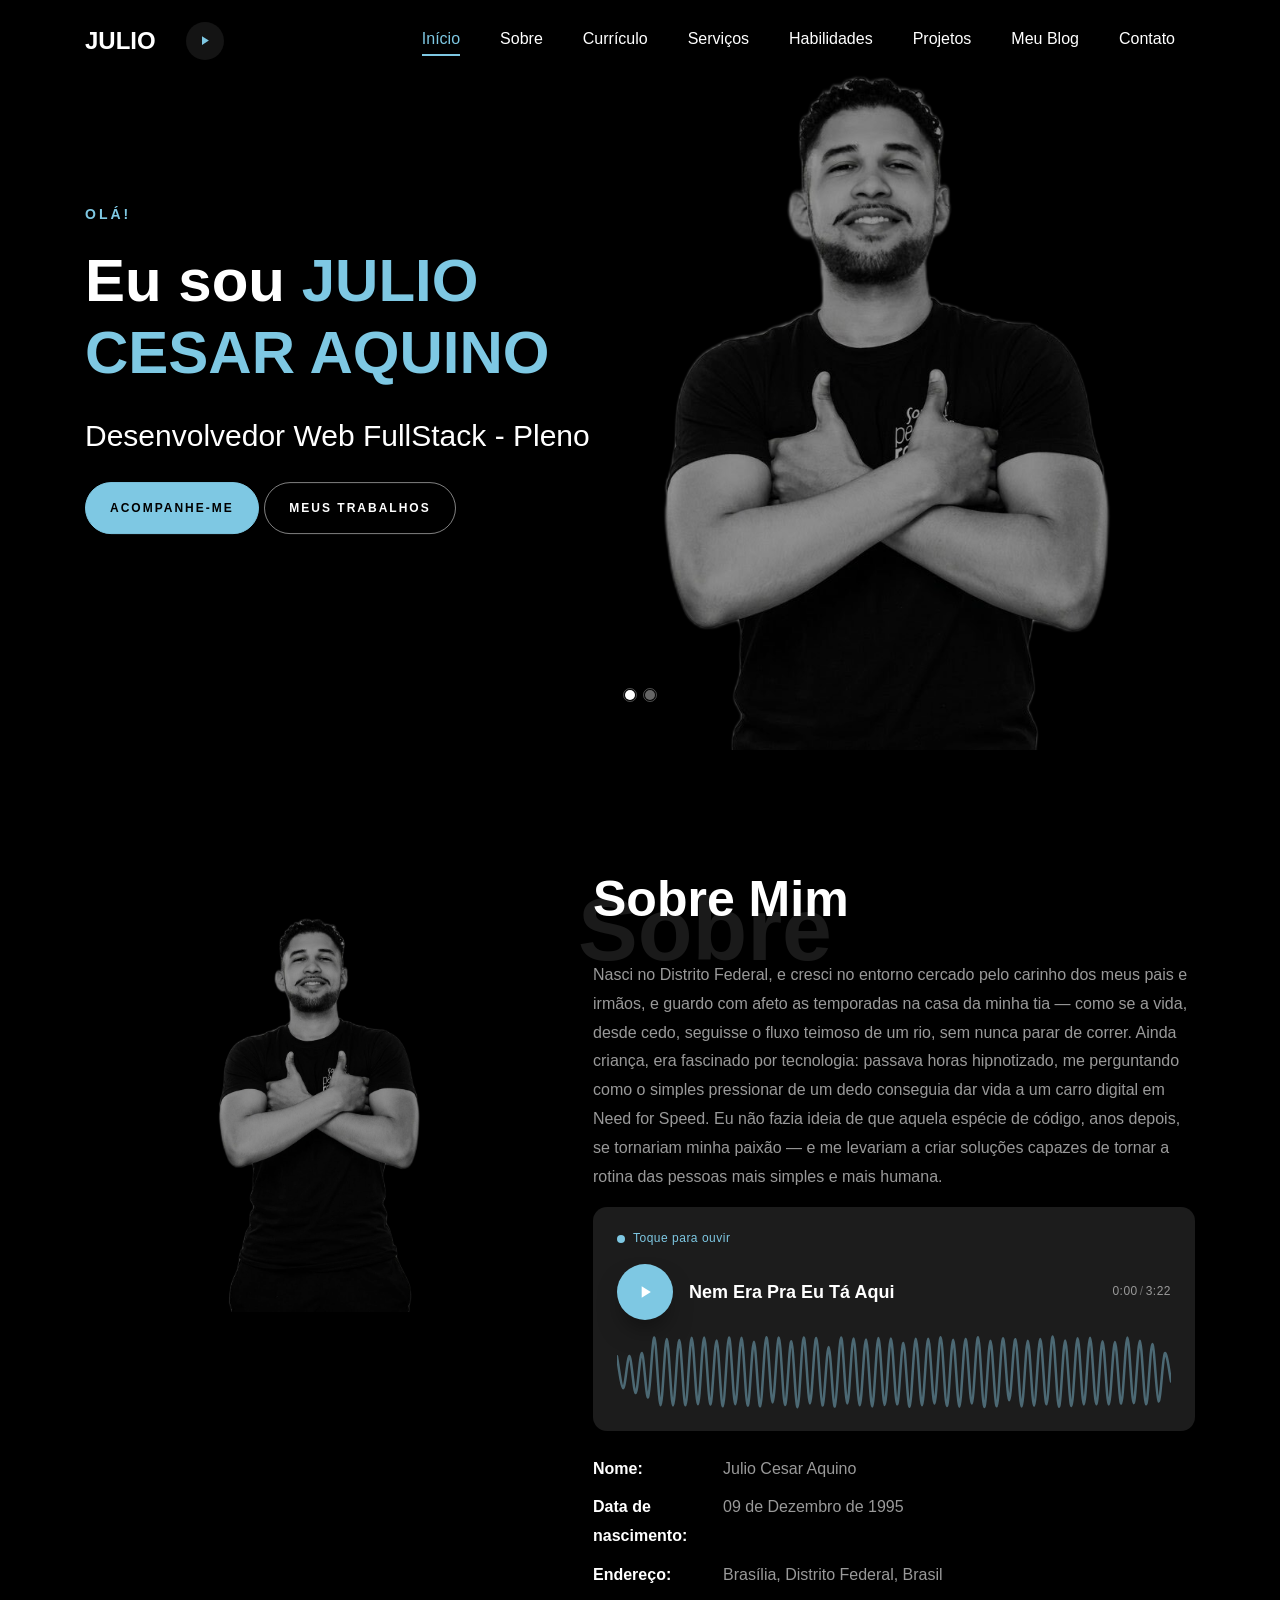
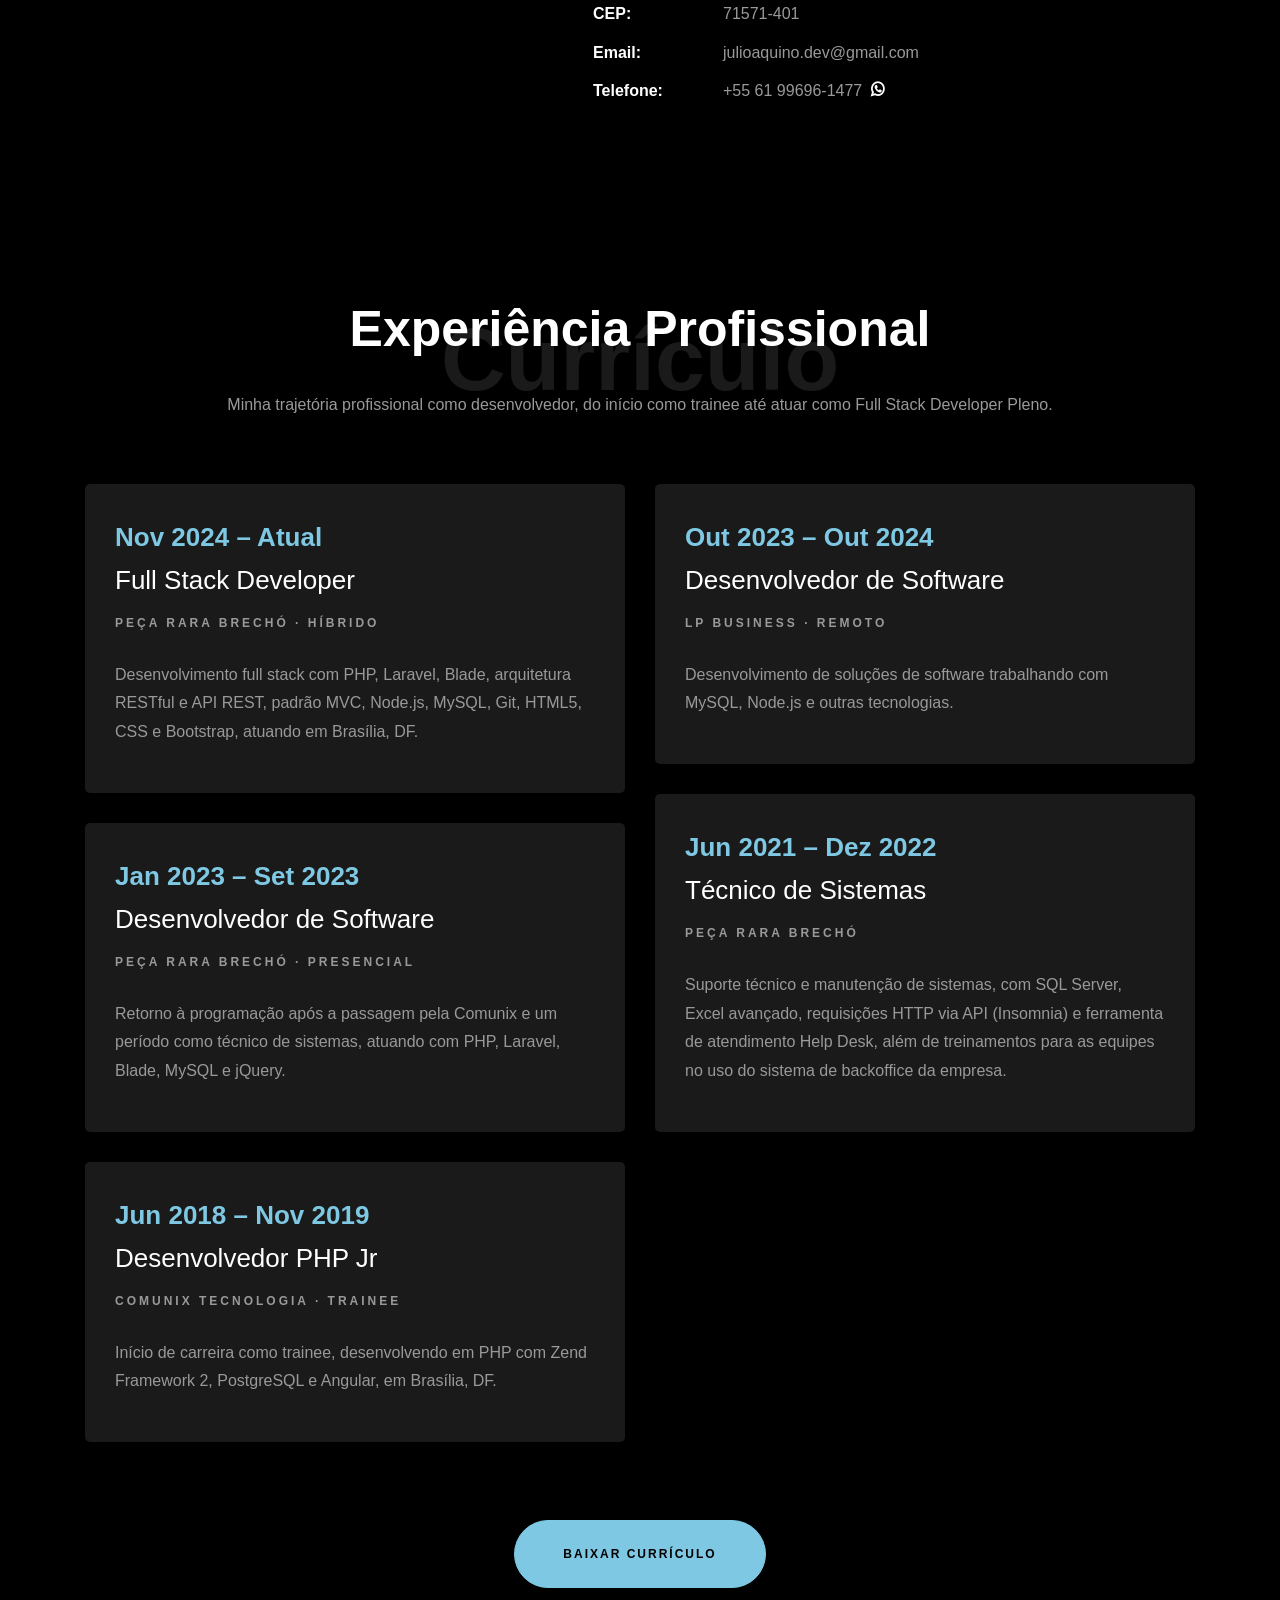
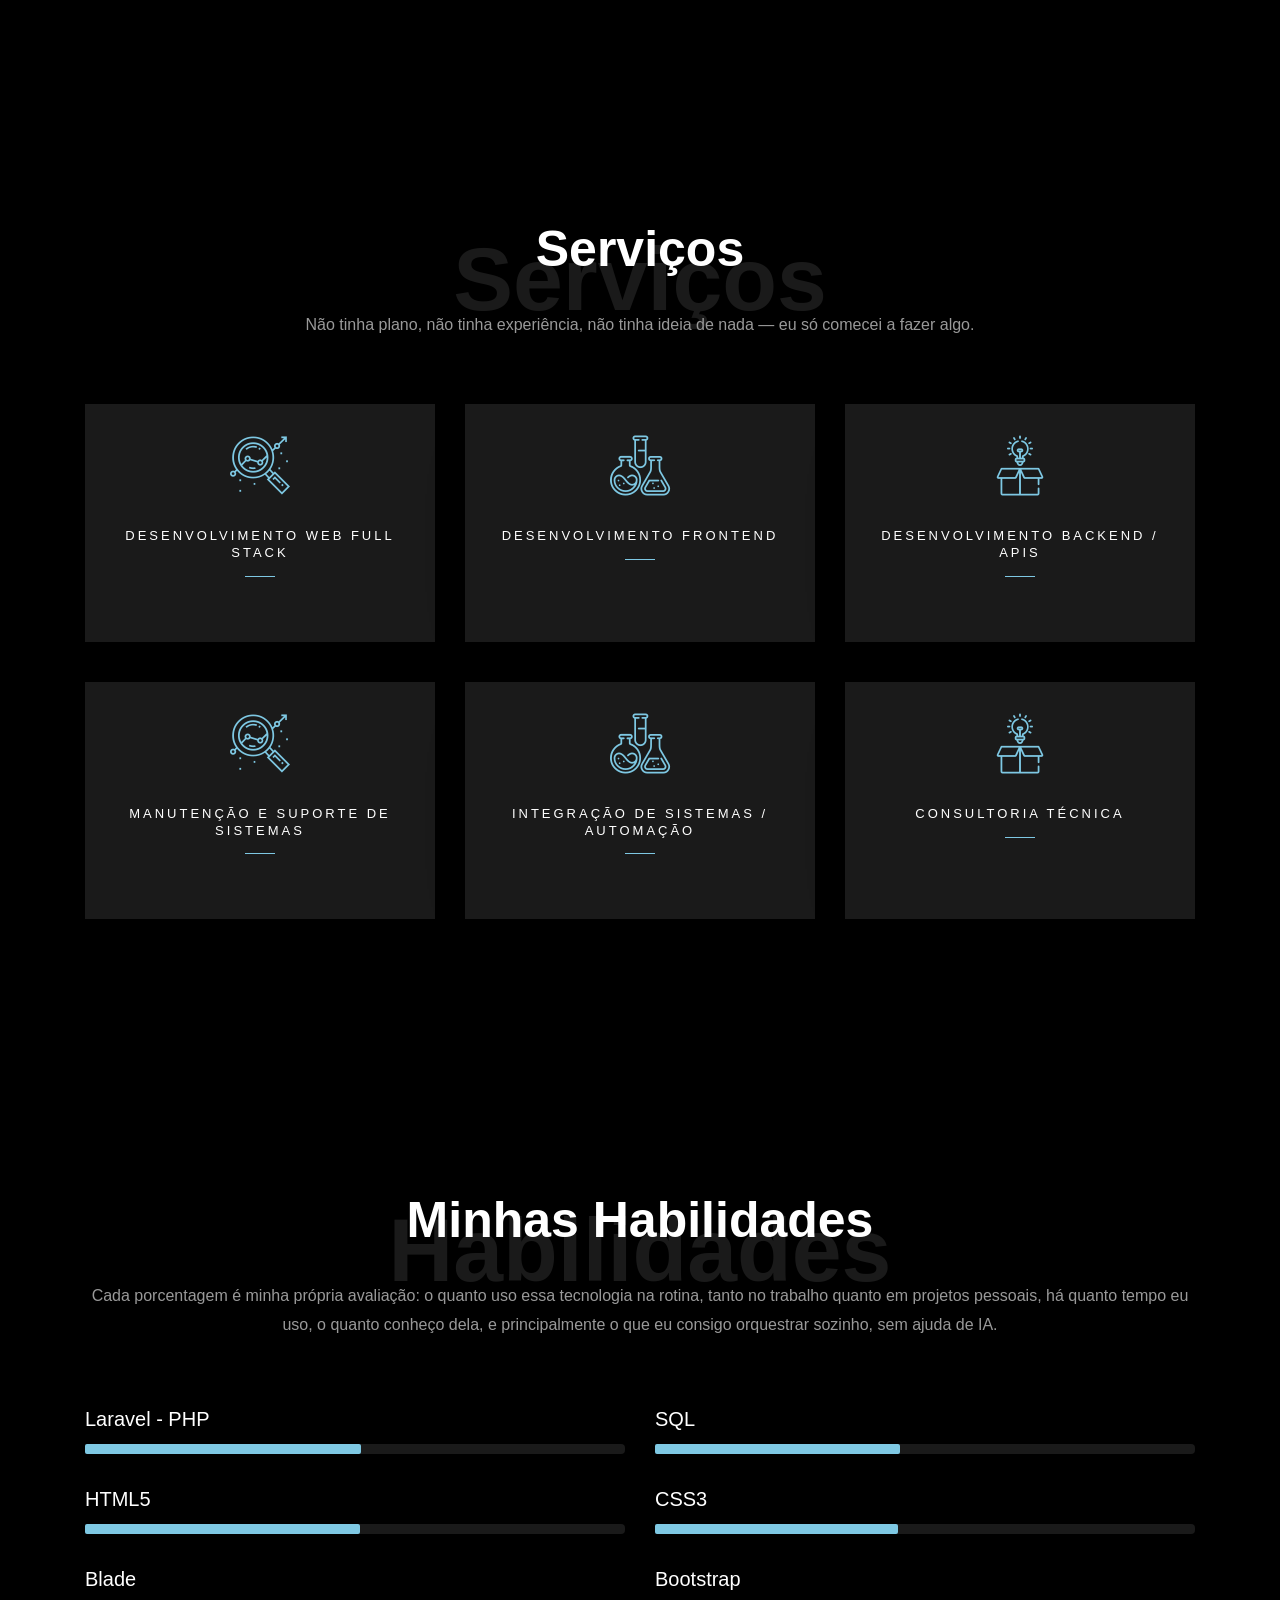
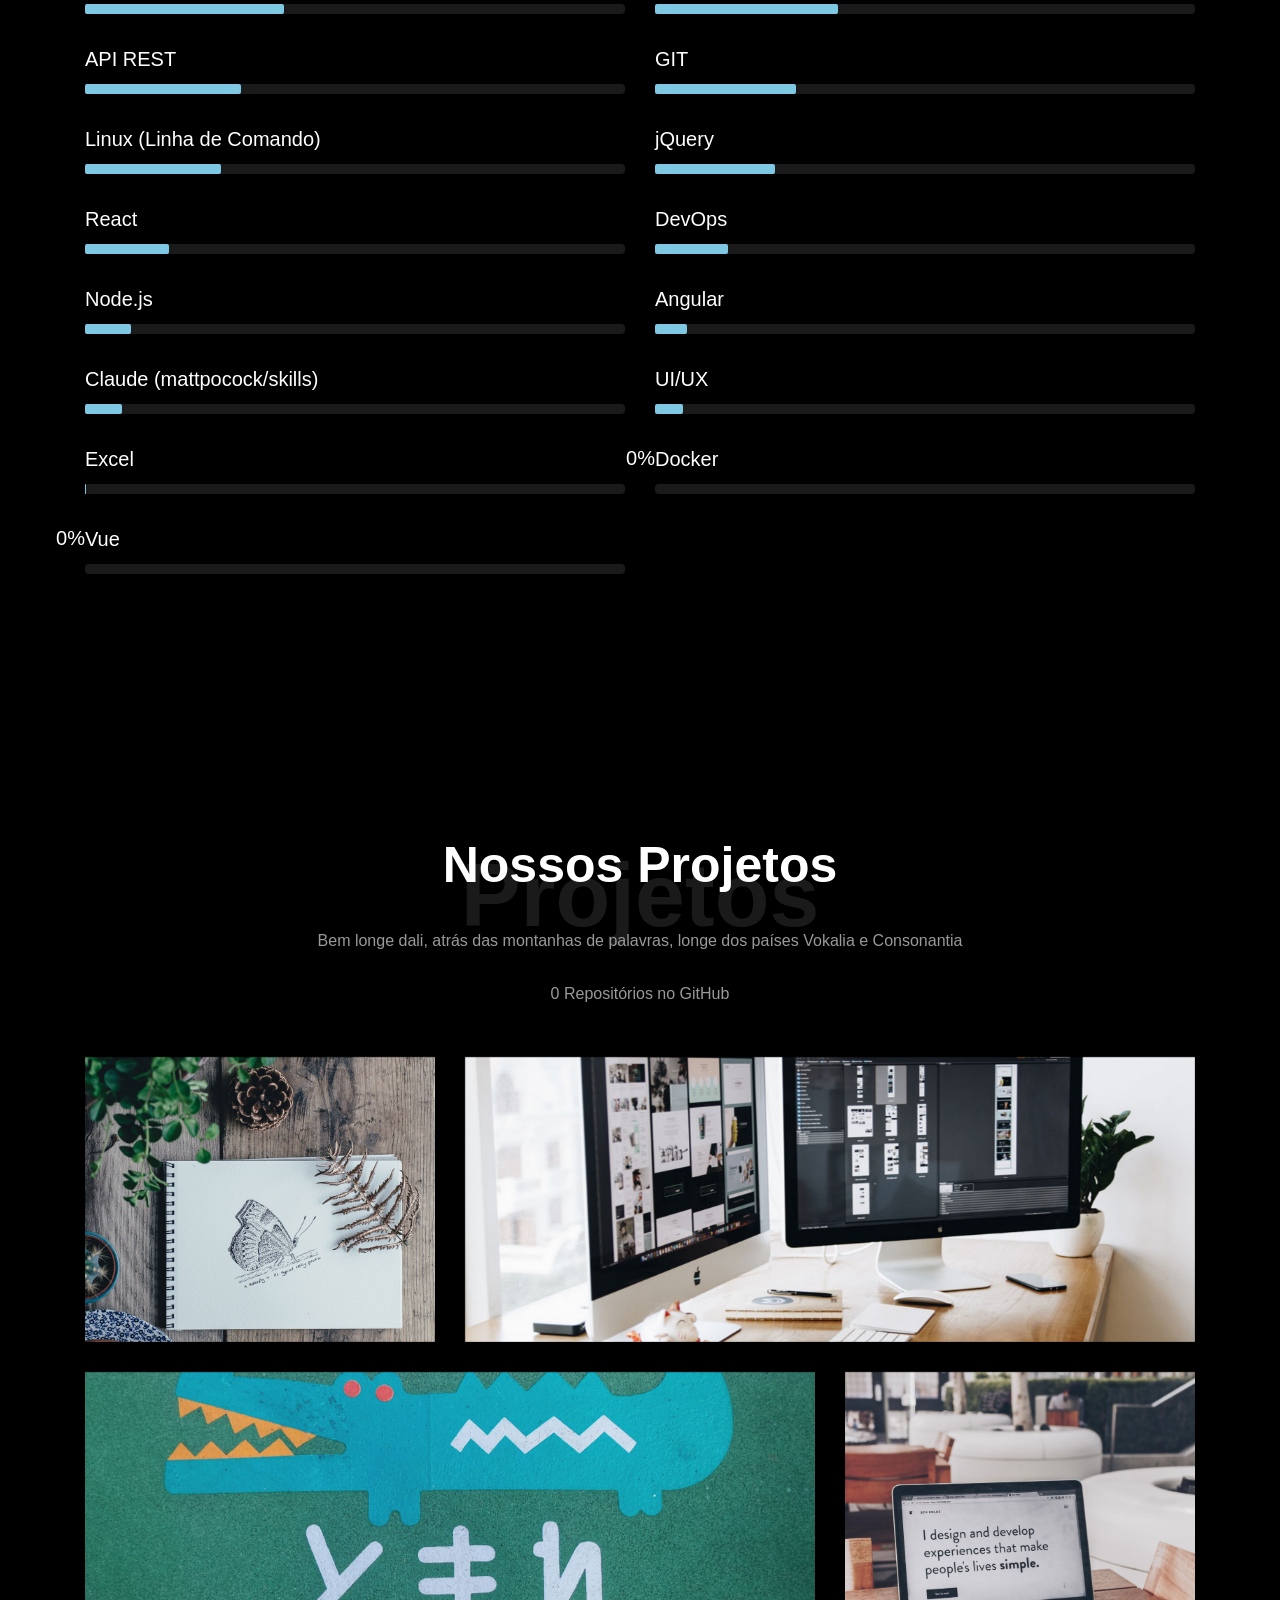
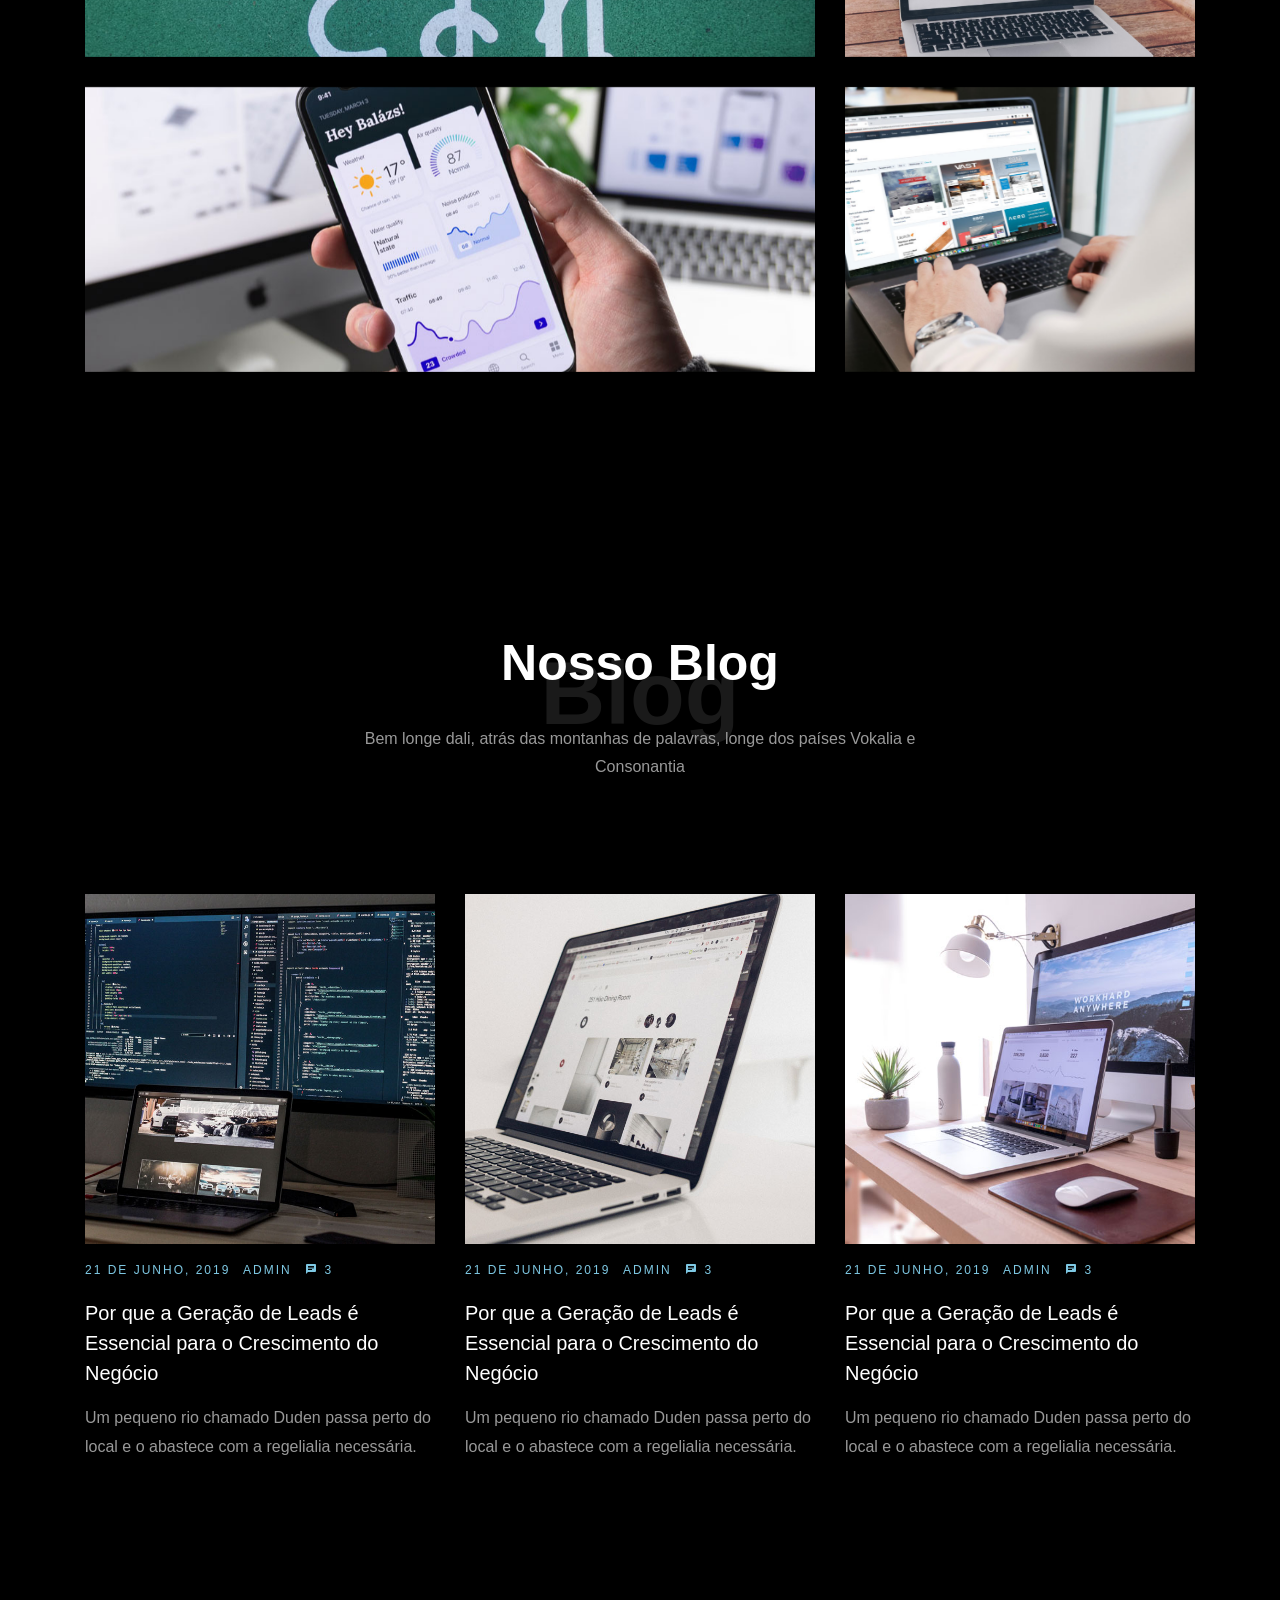
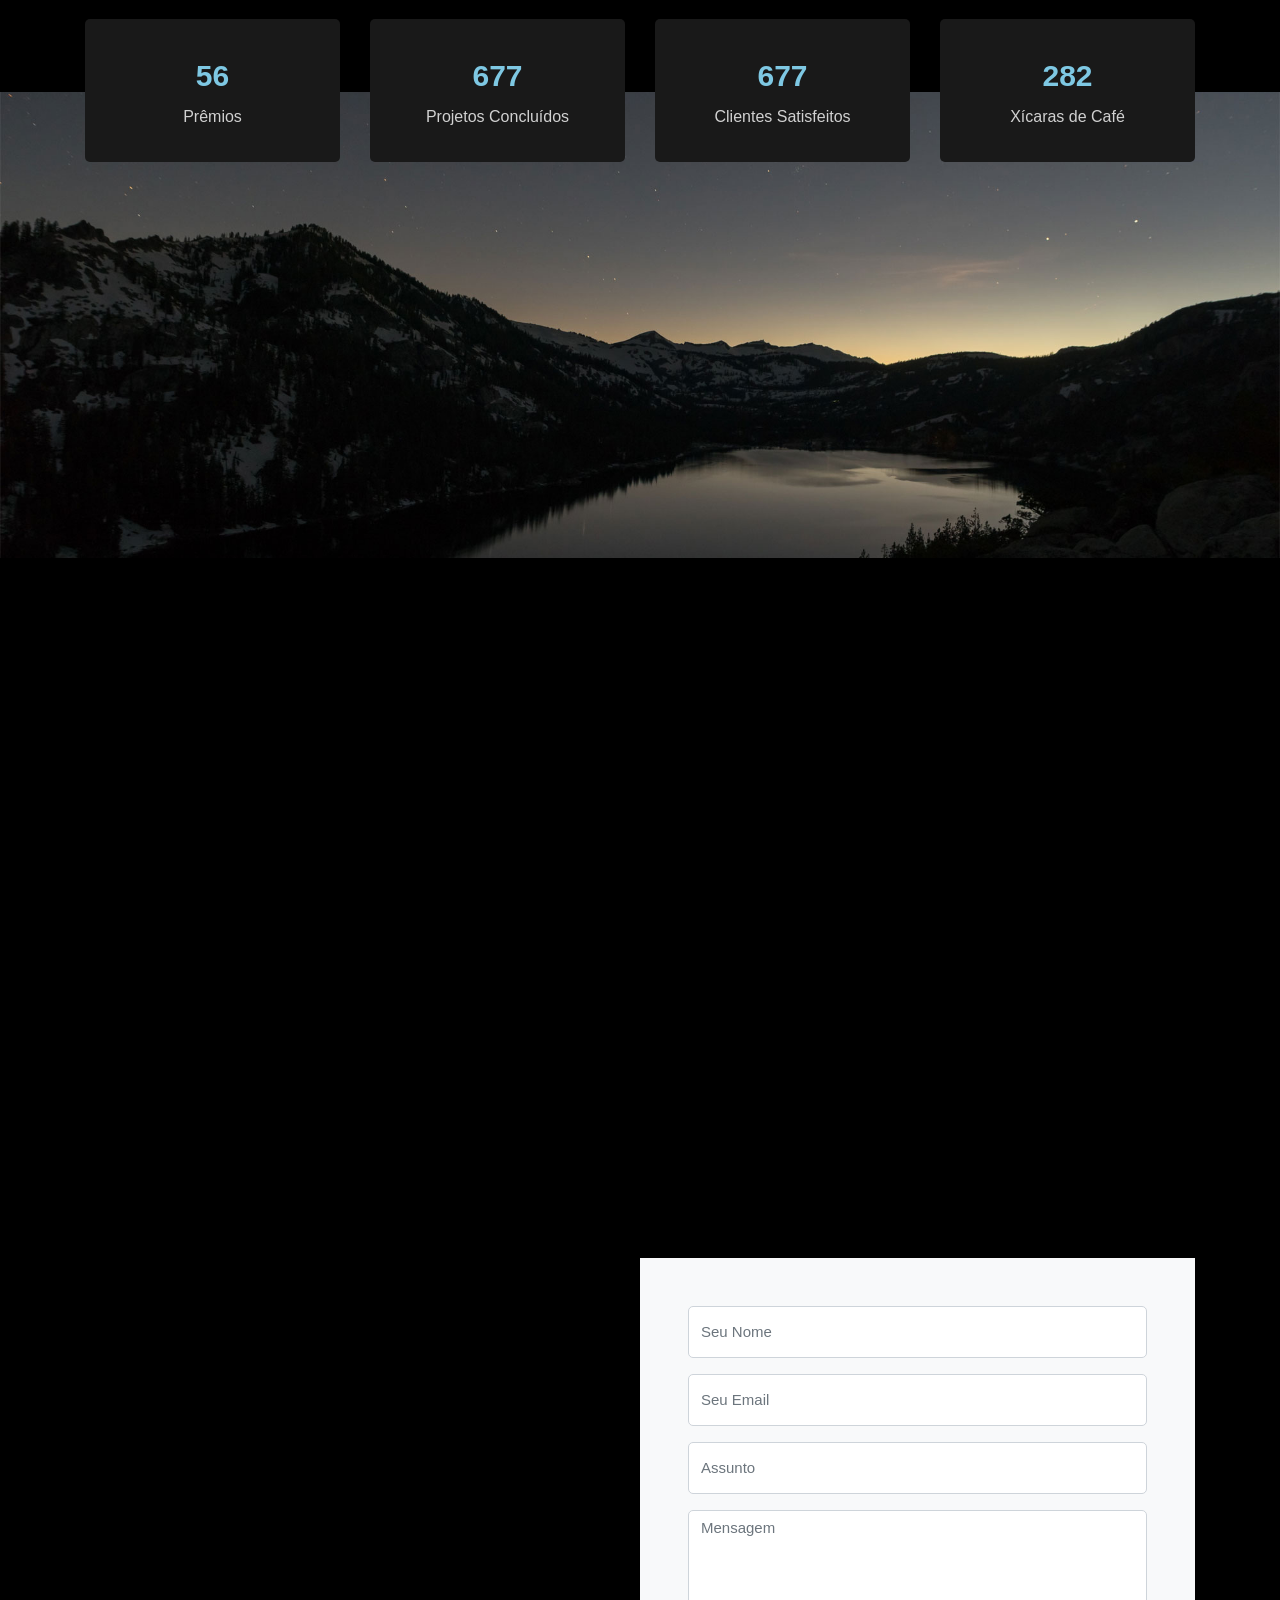
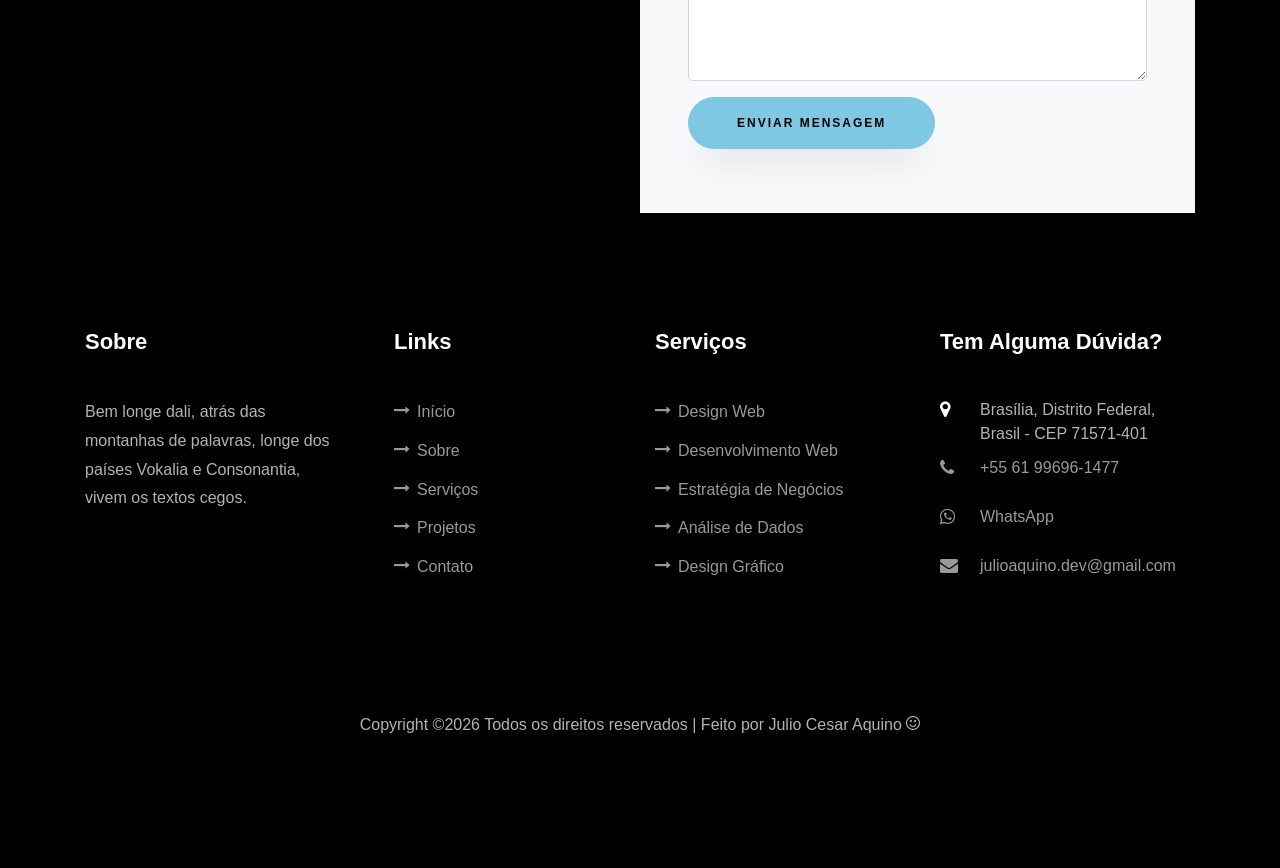
==== commit 16645b6c: "Preencher currículo e habilidades com experiência real e integrar dados ao vivo - Seções de Currícul" ====
--- a/index.html
+++ b/index.html
@@ -122,15 +122,6 @@
 		            </ul>
 		          </div>
 		        </div>
-	          <div class="counter-wrap ftco-animate d-flex mt-md-3">
-              <div class="text">
-              	<p class="mb-4">
-	                <span class="number" data-number="120">0</span>
-	                <span>Projetos concluídos</span>
-                </p>
-                <p><a href="#" class="btn btn-primary py-3 px-3">Baixar Currículo</a></p>
-              </div>
-	          </div>
 	        </div>
         </div>
     	</div>
@@ -184,7 +175,7 @@
     		</div>
     		<div class="row justify-content-center mt-5">
     			<div class="col-md-6 text-center ftco-animate">
-    				<p><a href="#" class="btn btn-primary py-4 px-5">Baixar Currículo</a></p>
+    				<p><a href="curriculo/curriculo-julio-cesar-aquino-v2.pdf" download target="_blank" rel="noopener" class="btn btn-primary py-4 px-5">Baixar Currículo</a></p>
     			</div>
     		</div>
     	</div>
@@ -206,7 +197,7 @@
 								<i class="flaticon-analysis"></i>
 							</span>
 							<div class="desc">
-								<h3 class="mb-5">Design Web</h3>
+								<h3 class="mb-5">Desenvolvimento Web Full Stack</h3>
 							</div>
 						</a>
 					</div>
@@ -216,7 +207,7 @@
 								<i class="flaticon-flasks"></i>
 							</span>
 							<div class="desc">
-								<h3 class="mb-5">Fotografia</h3>
+								<h3 class="mb-5">Desenvolvimento Frontend</h3>
 							</div>
 						</a>
 					</div>
@@ -226,7 +217,7 @@
 								<i class="flaticon-ideas"></i>
 							</span>
 							<div class="desc">
-								<h3 class="mb-5">Desenvolvedor Web</h3>
+								<h3 class="mb-5">Desenvolvimento Backend / APIs</h3>
 							</div>
 						</a>
 					</div>
@@ -237,7 +228,7 @@
 								<i class="flaticon-analysis"></i>
 							</span>
 							<div class="desc">
-								<h3 class="mb-5">Desenvolvimento de Apps</h3>
+								<h3 class="mb-5">Manutenção e Suporte de Sistemas</h3>
 							</div>
 						</a>
 					</div>
@@ -247,7 +238,7 @@
 								<i class="flaticon-flasks"></i>
 							</span>
 							<div class="desc">
-								<h3 class="mb-5">Branding</h3>
+								<h3 class="mb-5">Integração de Sistemas / Automação</h3>
 							</div>
 						</a>
 					</div>
@@ -257,7 +248,7 @@
 								<i class="flaticon-ideas"></i>
 							</span>
 							<div class="desc">
-								<h3 class="mb-5">Estratégia de Produto</h3>
+								<h3 class="mb-5">Consultoria Técnica</h3>
 							</div>
 						</a>
 					</div>
@@ -272,17 +263,105 @@
           <div class="col-md-12 heading-section text-center ftco-animate">
           	<h1 class="big big-2">Habilidades</h1>
             <h2 class="mb-4">Minhas Habilidades</h2>
-            <p>Bem longe dali, atrás das montanhas de palavras, longe dos países Vokalia e Consonantia</p>
+            <p>Cada porcentagem é minha própria avaliação: o quanto uso essa tecnologia na rotina, tanto no trabalho quanto em projetos pessoais, há quanto tempo eu uso, o quanto conheço dela, e principalmente o que eu consigo orquestrar sozinho, sem ajuda de IA.</p>
           </div>
         </div>
 				<div class="row">
 					<div class="col-md-6 animate-box">
 						<div class="progress-wrap ftco-animate">
-							<h3>Photoshop</h3>
-							<div class="progress">
-							 	<div class="progress-bar color-1" role="progressbar" aria-valuenow="90"
-							  	aria-valuemin="0" aria-valuemax="100" style="width:90%">
-							    <span>90%</span>
+							<h3>Laravel - PHP</h3>
+							<div class="progress">
+							 	<div class="progress-bar" role="progressbar" aria-valuenow="80"
+							  	aria-valuemin="0" aria-valuemax="100" style="width:0%">
+							    <span>0%</span>
+							  	</div>
+							</div>
+						</div>
+					</div>
+					<div class="col-md-6 animate-box">
+						<div class="progress-wrap ftco-animate">
+							<h3>SQL</h3>
+							<div class="progress">
+							 	<div class="progress-bar" role="progressbar" aria-valuenow="75"
+							  	aria-valuemin="0" aria-valuemax="100" style="width:0%">
+							    <span>0%</span>
+							  	</div>
+							</div>
+						</div>
+					</div>
+					<div class="col-md-6 animate-box">
+						<div class="progress-wrap ftco-animate">
+							<h3>HTML5</h3>
+							<div class="progress">
+							 	<div class="progress-bar" role="progressbar" aria-valuenow="90"
+							  	aria-valuemin="0" aria-valuemax="100" style="width:0%">
+							    <span>0%</span>
+							  	</div>
+							</div>
+						</div>
+					</div>
+					<div class="col-md-6 animate-box">
+						<div class="progress-wrap ftco-animate">
+							<h3>CSS3</h3>
+							<div class="progress">
+							 	<div class="progress-bar" role="progressbar" aria-valuenow="85"
+							  	aria-valuemin="0" aria-valuemax="100" style="width:0%">
+							    <span>0%</span>
+							  	</div>
+							</div>
+						</div>
+					</div>
+					<div class="col-md-6 animate-box">
+						<div class="progress-wrap ftco-animate">
+							<h3>Blade</h3>
+							<div class="progress">
+							 	<div class="progress-bar" role="progressbar" aria-valuenow="75"
+							  	aria-valuemin="0" aria-valuemax="100" style="width:0%">
+							    <span>0%</span>
+							  	</div>
+							</div>
+						</div>
+					</div>
+					<div class="col-md-6 animate-box">
+						<div class="progress-wrap ftco-animate">
+							<h3>Bootstrap</h3>
+							<div class="progress">
+							 	<div class="progress-bar" role="progressbar" aria-valuenow="75"
+							  	aria-valuemin="0" aria-valuemax="100" style="width:0%">
+							    <span>0%</span>
+							  	</div>
+							</div>
+						</div>
+					</div>
+					<div class="col-md-6 animate-box">
+						<div class="progress-wrap ftco-animate">
+							<h3>API REST</h3>
+							<div class="progress">
+							 	<div class="progress-bar" role="progressbar" aria-valuenow="70"
+							  	aria-valuemin="0" aria-valuemax="100" style="width:0%">
+							    <span>0%</span>
+							  	</div>
+							</div>
+						</div>
+					</div>
+					<div class="col-md-6 animate-box">
+						<div class="progress-wrap ftco-animate">
+							<h3>GIT</h3>
+							<div class="progress">
+							 	<div class="progress-bar" role="progressbar" aria-valuenow="70"
+							  	aria-valuemin="0" aria-valuemax="100" style="width:0%">
+							    <span>0%</span>
+							  	</div>
+							</div>
+						</div>
+					</div>
+					<div class="col-md-6 animate-box">
+						<div class="progress-wrap ftco-animate">
+							<h3>Linux (Linha de Comando)</h3>
+							<div class="progress">
+							 	<div class="progress-bar" role="progressbar" aria-valuenow="80"
+							  	aria-valuemin="0" aria-valuemax="100" style="width:0%">
+							    <span>0%</span>
 							  	</div>
 							</div>
 						</div>
@@ -291,53 +370,108 @@
 						<div class="progress-wrap ftco-animate">
 							<h3>jQuery</h3>
 							<div class="progress">
-							 	<div class="progress-bar color-2" role="progressbar" aria-valuenow="85"
-							  	aria-valuemin="0" aria-valuemax="100" style="width:85%">
-							    <span>85%</span>
-							  	</div>
-							</div>
-						</div>
-					</div>
-					<div class="col-md-6 animate-box">
-						<div class="progress-wrap ftco-animate">
-							<h3>HTML5</h3>
-							<div class="progress">
-							 	<div class="progress-bar color-3" role="progressbar" aria-valuenow="95"
-							  	aria-valuemin="0" aria-valuemax="100" style="width:95%">
-							    <span>95%</span>
-							  	</div>
-							</div>
-						</div>
-					</div>
-					<div class="col-md-6 animate-box">
-						<div class="progress-wrap ftco-animate">
-							<h3>CSS3</h3>
-							<div class="progress">
-							 	<div class="progress-bar color-4" role="progressbar" aria-valuenow="90"
-							  	aria-valuemin="0" aria-valuemax="100" style="width:90%">
-							    <span>90%</span>
-							  	</div>
-							</div>
-						</div>
-					</div>
-					<div class="col-md-6 animate-box">
-						<div class="progress-wrap ftco-animate">
-							<h3>WordPress</h3>
-							<div class="progress">
-							 	<div class="progress-bar color-5" role="progressbar" aria-valuenow="70"
-							  	aria-valuemin="0" aria-valuemax="100" style="width:70%">
-							    <span>70%</span>
-							  	</div>
-							</div>
-						</div>
-					</div>
-					<div class="col-md-6 animate-box">
-						<div class="progress-wrap ftco-animate">
-							<h3>SEO</h3>
-							<div class="progress">
-							 	<div class="progress-bar color-6" role="progressbar" aria-valuenow="80"
-							  	aria-valuemin="0" aria-valuemax="100" style="width:80%">
-							    <span>80%</span>
+							 	<div class="progress-bar" role="progressbar" aria-valuenow="75"
+							  	aria-valuemin="0" aria-valuemax="100" style="width:0%">
+							    <span>0%</span>
+							  	</div>
+							</div>
+						</div>
+					</div>
+					<div class="col-md-6 animate-box">
+						<div class="progress-wrap ftco-animate">
+							<h3>React</h3>
+							<div class="progress">
+							 	<div class="progress-bar" role="progressbar" aria-valuenow="60"
+							  	aria-valuemin="0" aria-valuemax="100" style="width:0%">
+							    <span>0%</span>
+							  	</div>
+							</div>
+						</div>
+					</div>
+					<div class="col-md-6 animate-box">
+						<div class="progress-wrap ftco-animate">
+							<h3>DevOps</h3>
+							<div class="progress">
+							 	<div class="progress-bar" role="progressbar" aria-valuenow="60"
+							  	aria-valuemin="0" aria-valuemax="100" style="width:0%">
+							    <span>0%</span>
+							  	</div>
+							</div>
+						</div>
+					</div>
+					<div class="col-md-6 animate-box">
+						<div class="progress-wrap ftco-animate">
+							<h3>Node.js</h3>
+							<div class="progress">
+							 	<div class="progress-bar" role="progressbar" aria-valuenow="45"
+							  	aria-valuemin="0" aria-valuemax="100" style="width:0%">
+							    <span>0%</span>
+							  	</div>
+							</div>
+						</div>
+					</div>
+					<div class="col-md-6 animate-box">
+						<div class="progress-wrap ftco-animate">
+							<h3>Angular</h3>
+							<div class="progress">
+							 	<div class="progress-bar" role="progressbar" aria-valuenow="40"
+							  	aria-valuemin="0" aria-valuemax="100" style="width:0%">
+							    <span>0%</span>
+							  	</div>
+							</div>
+						</div>
+					</div>
+					<div class="col-md-6 animate-box">
+						<div class="progress-wrap ftco-animate">
+							<h3>Claude (mattpocock/skills)</h3>
+							<div class="progress">
+							 	<div class="progress-bar" role="progressbar" aria-valuenow="70"
+							  	aria-valuemin="0" aria-valuemax="100" style="width:0%">
+							    <span>0%</span>
+							  	</div>
+							</div>
+						</div>
+					</div>
+					<div class="col-md-6 animate-box">
+						<div class="progress-wrap ftco-animate">
+							<h3>UI/UX</h3>
+							<div class="progress">
+							 	<div class="progress-bar" role="progressbar" aria-valuenow="75"
+							  	aria-valuemin="0" aria-valuemax="100" style="width:0%">
+							    <span>0%</span>
+							  	</div>
+							</div>
+						</div>
+					</div>
+					<div class="col-md-6 animate-box">
+						<div class="progress-wrap ftco-animate">
+							<h3>Excel</h3>
+							<div class="progress">
+							 	<div class="progress-bar" role="progressbar" aria-valuenow="70"
+							  	aria-valuemin="0" aria-valuemax="100" style="width:0%">
+							    <span>0%</span>
+							  	</div>
+							</div>
+						</div>
+					</div>
+					<div class="col-md-6 animate-box">
+						<div class="progress-wrap ftco-animate">
+							<h3>Docker</h3>
+							<div class="progress">
+							 	<div class="progress-bar" role="progressbar" aria-valuenow="70"
+							  	aria-valuemin="0" aria-valuemax="100" style="width:0%">
+							    <span>0%</span>
+							  	</div>
+							</div>
+						</div>
+					</div>
+					<div class="col-md-6 animate-box">
+						<div class="progress-wrap ftco-animate">
+							<h3>Vue</h3>
+							<div class="progress">
+							 	<div class="progress-bar" role="progressbar" aria-valuenow="20"
+							  	aria-valuemin="0" aria-valuemax="100" style="width:0%">
+							    <span>0%</span>
 							  	</div>
 							</div>
 						</div>
@@ -354,6 +488,14 @@
           	<h1 class="big big-2">Projetos</h1>
             <h2 class="mb-4">Nossos Projetos</h2>
             <p>Bem longe dali, atrás das montanhas de palavras, longe dos países Vokalia e Consonantia</p>
+            <div class="counter-wrap ftco-animate d-flex justify-content-center mt-4">
+              <div class="text">
+                <p class="mb-0">
+                  <span class="number" id="github-repo-count" data-number="0" data-github-user="JulioCesarAquino">0</span>
+                  <span>Repositórios no GitHub</span>
+                </p>
+              </div>
+            </div>
           </div>
         </div>
     		<div class="row">
@@ -577,10 +719,10 @@
           <div class="col-md-6 col-lg-3 d-flex ftco-animate">
           	<div class="align-self-stretch box p-4 text-center">
           		<div class="icon d-flex align-items-center justify-content-center">
-          			<span class="icon-globe"></span>
+          			<span class="icon-linkedin"></span>
           		</div>
-          		<h3 class="mb-4">Site</h3>
-	            <p><a href="#">meusite.com</a></p>
+          		<h3 class="mb-4">LinkedIn</h3>
+	            <p><a href="https://www.linkedin.com/in/perfyu/" target="_blank" rel="noopener">linkedin.com/in/perfyu</a></p>
 	          </div>
           </div>
         </div>
@@ -623,9 +765,9 @@
               <h2 class="ftco-heading-2">Sobre</h2>
               <p>Bem longe dali, atrás das montanhas de palavras, longe dos países Vokalia e Consonantia, vivem os textos cegos.</p>
               <ul class="ftco-footer-social list-unstyled float-md-left float-lft mt-5">
-                <li class="ftco-animate"><a href="#"><span class="icon-twitter"></span></a></li>
-                <li class="ftco-animate"><a href="#"><span class="icon-facebook"></span></a></li>
-                <li class="ftco-animate"><a href="#"><span class="icon-instagram"></span></a></li>
+                <li class="ftco-animate"><a href="https://github.com/JulioCesarAquino" target="_blank" rel="noopener" title="GitHub"><span class="icon-github"></span></a></li>
+                <li class="ftco-animate"><a href="https://www.linkedin.com/in/perfyu/" target="_blank" rel="noopener" title="LinkedIn"><span class="icon-linkedin"></span></a></li>
+                <li class="ftco-animate"><a href="https://www.instagram.com/juliucaezer/" target="_blank" rel="noopener" title="Instagram"><span class="icon-instagram"></span></a></li>
               </ul>
             </div>
           </div>
@@ -671,7 +813,7 @@
           <div class="col-md-12 text-center">
 
             <p><!-- Link back to Colorlib can't be removed. Template is licensed under CC BY 3.0. -->
-  Copyright &copy;<script>document.write(new Date().getFullYear());</script> Todos os direitos reservados | Este template foi feito com <i class="icon-heart color-danger" aria-hidden="true"></i> por <a href="https://colorlib.com" target="_blank">Colorlib</a>
+  Copyright &copy;<script>document.write(new Date().getFullYear());</script> Todos os direitos reservados | Feito por Julio Cesar Aquino <i class="icon-smile-o color-danger" aria-hidden="true"></i>
   <!-- Link back to Colorlib can't be removed. Template is licensed under CC BY 3.0. --></p>
           </div>
         </div>
